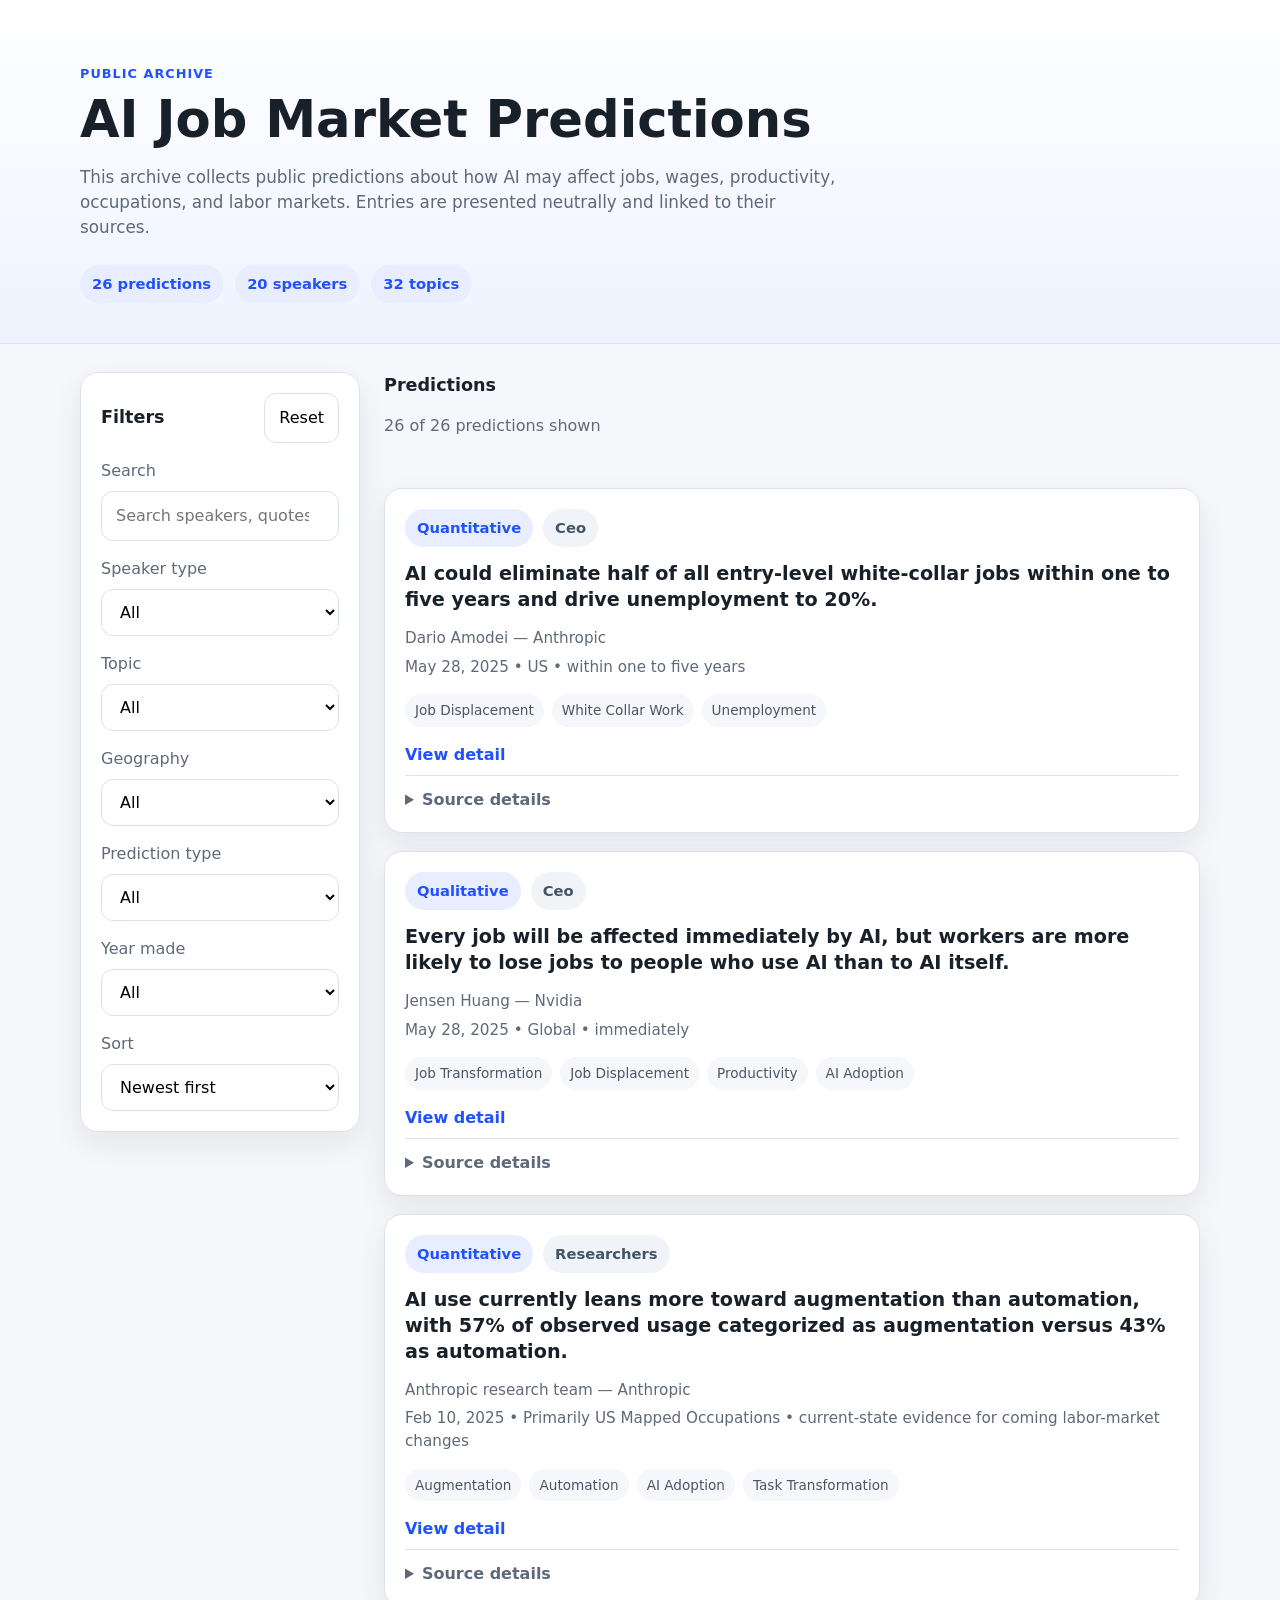
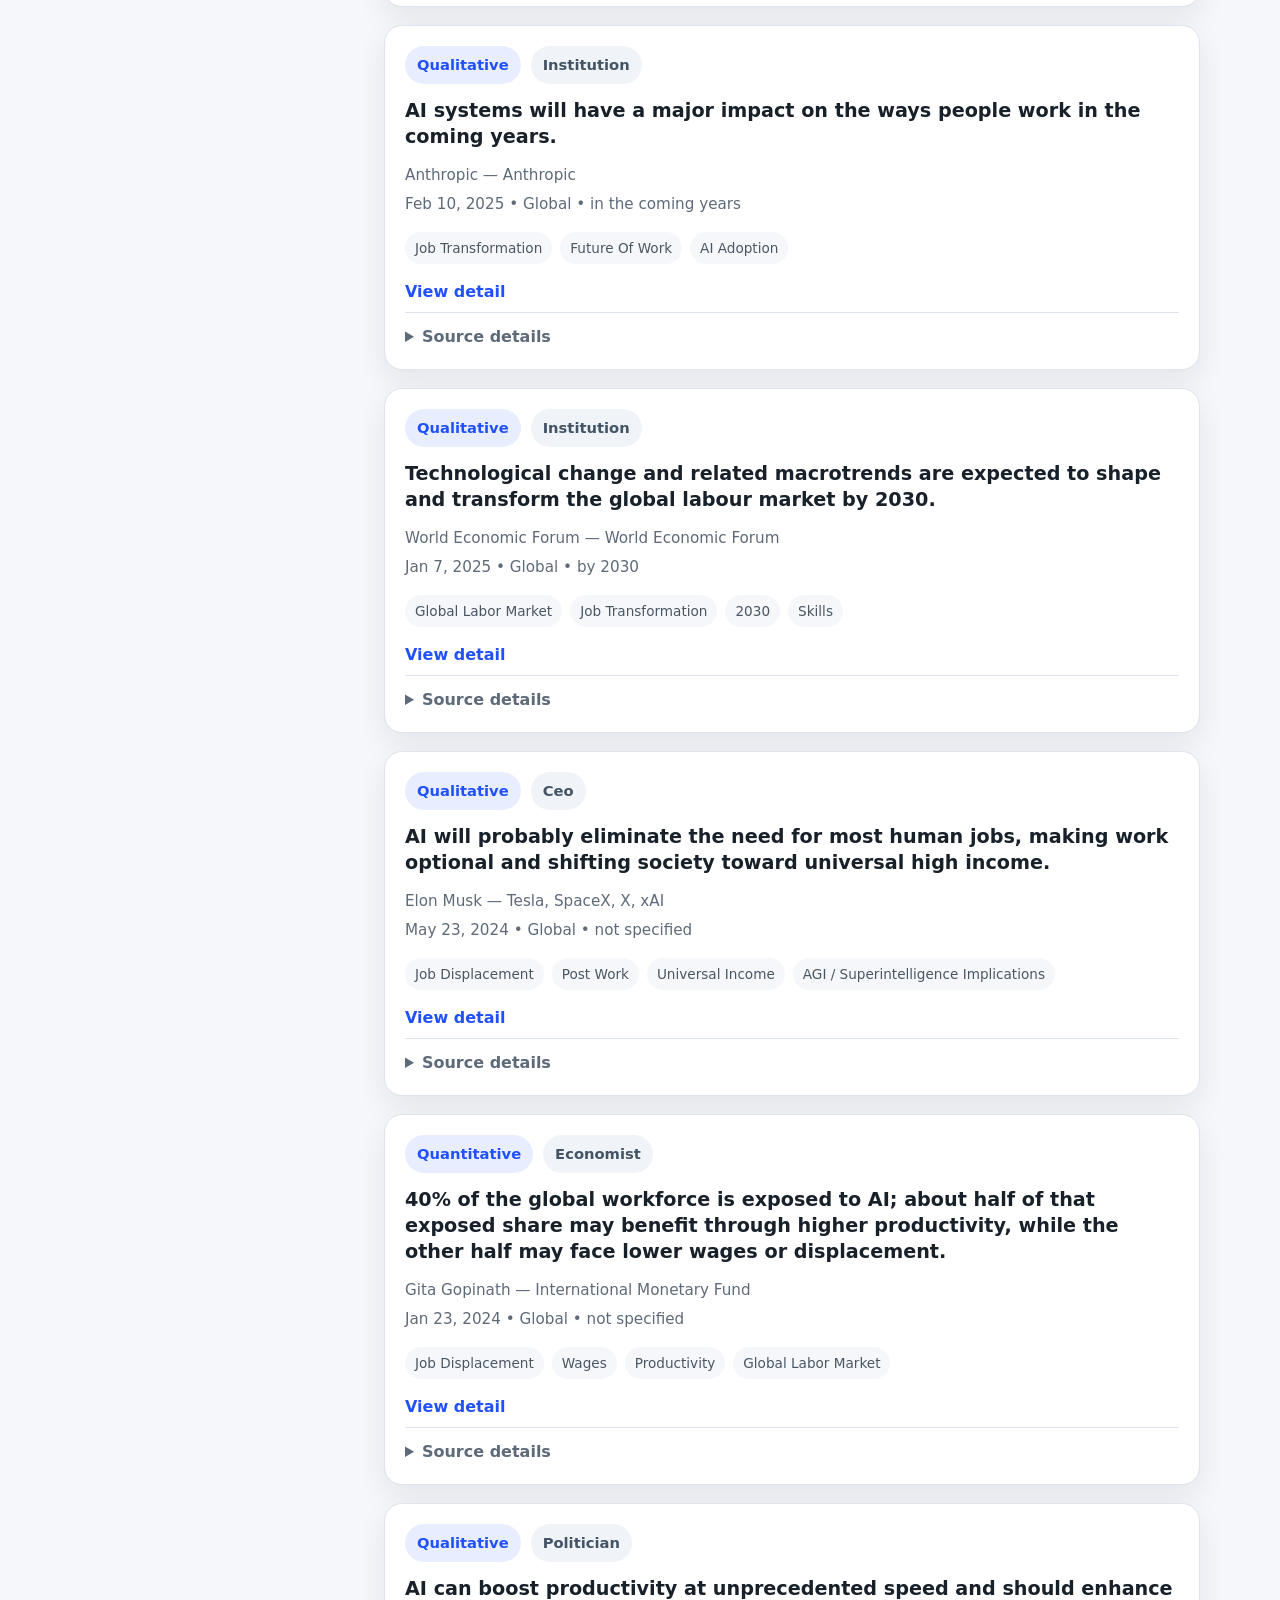
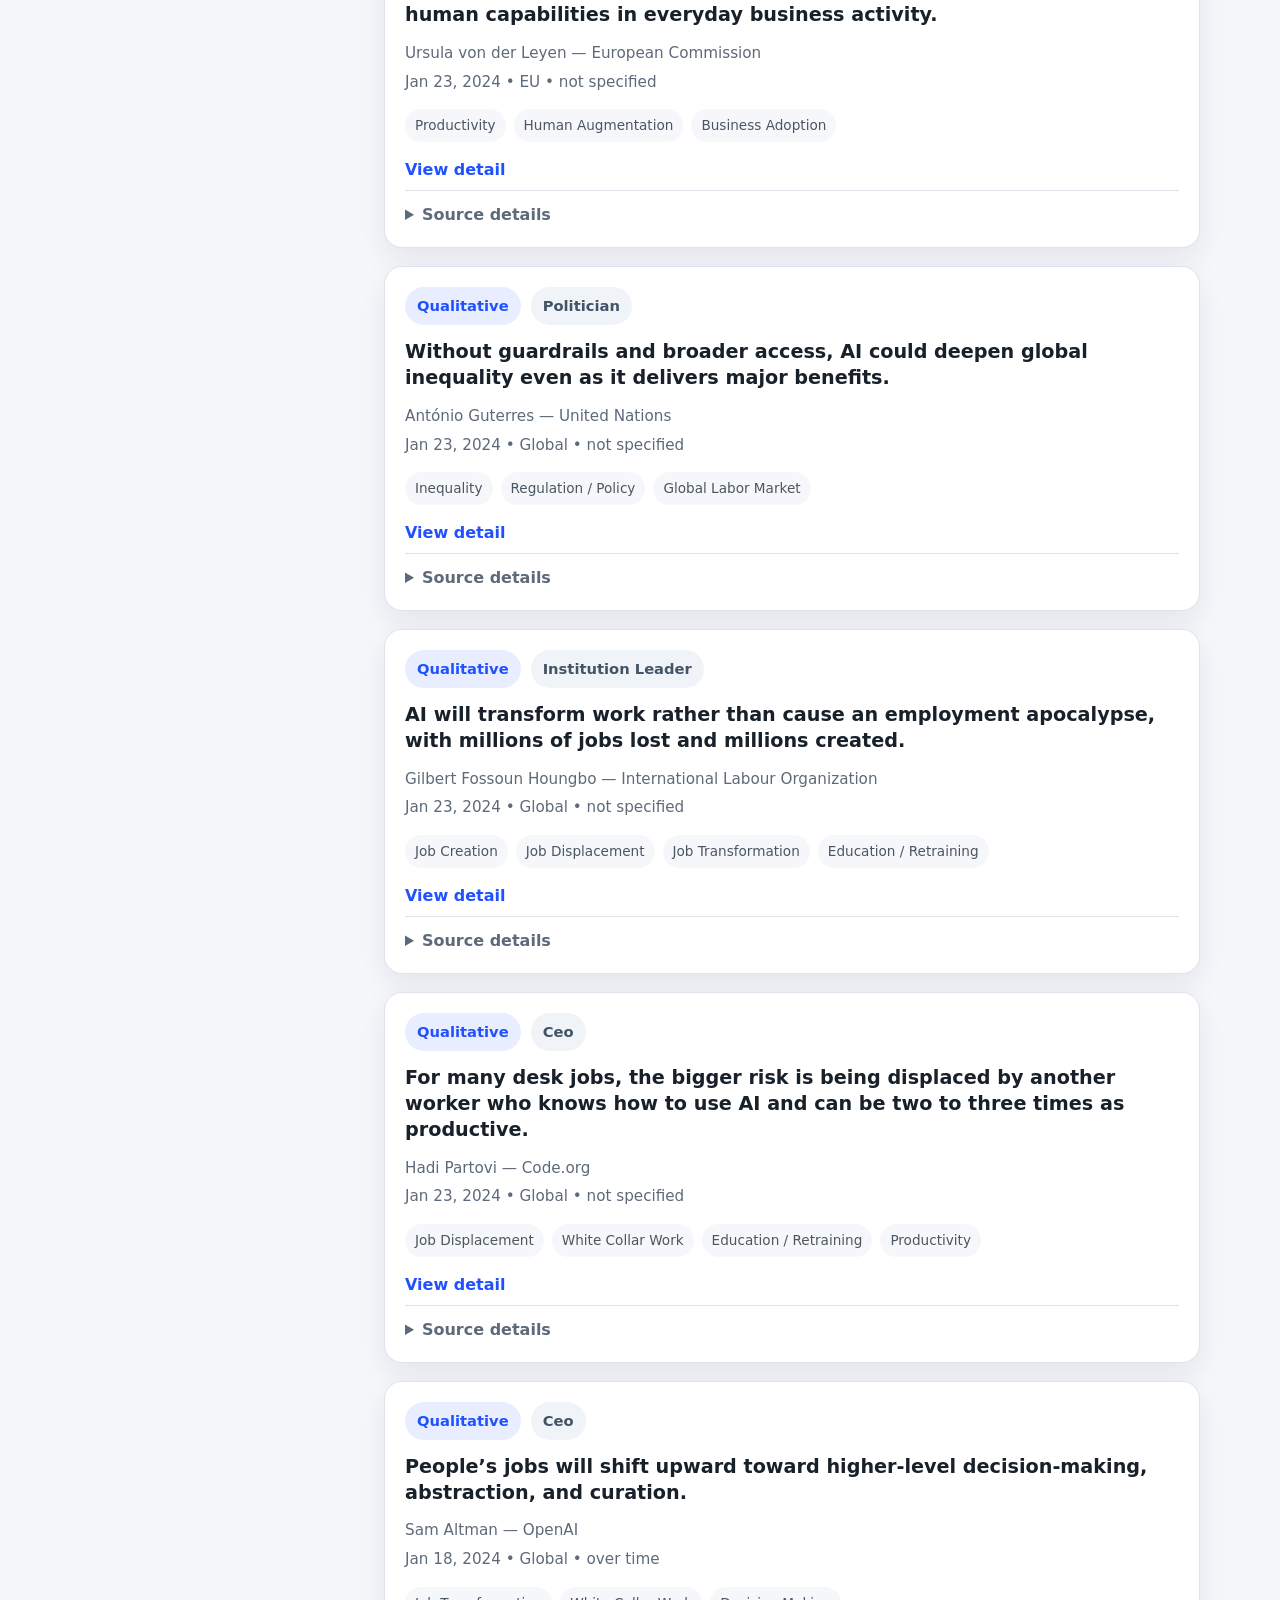
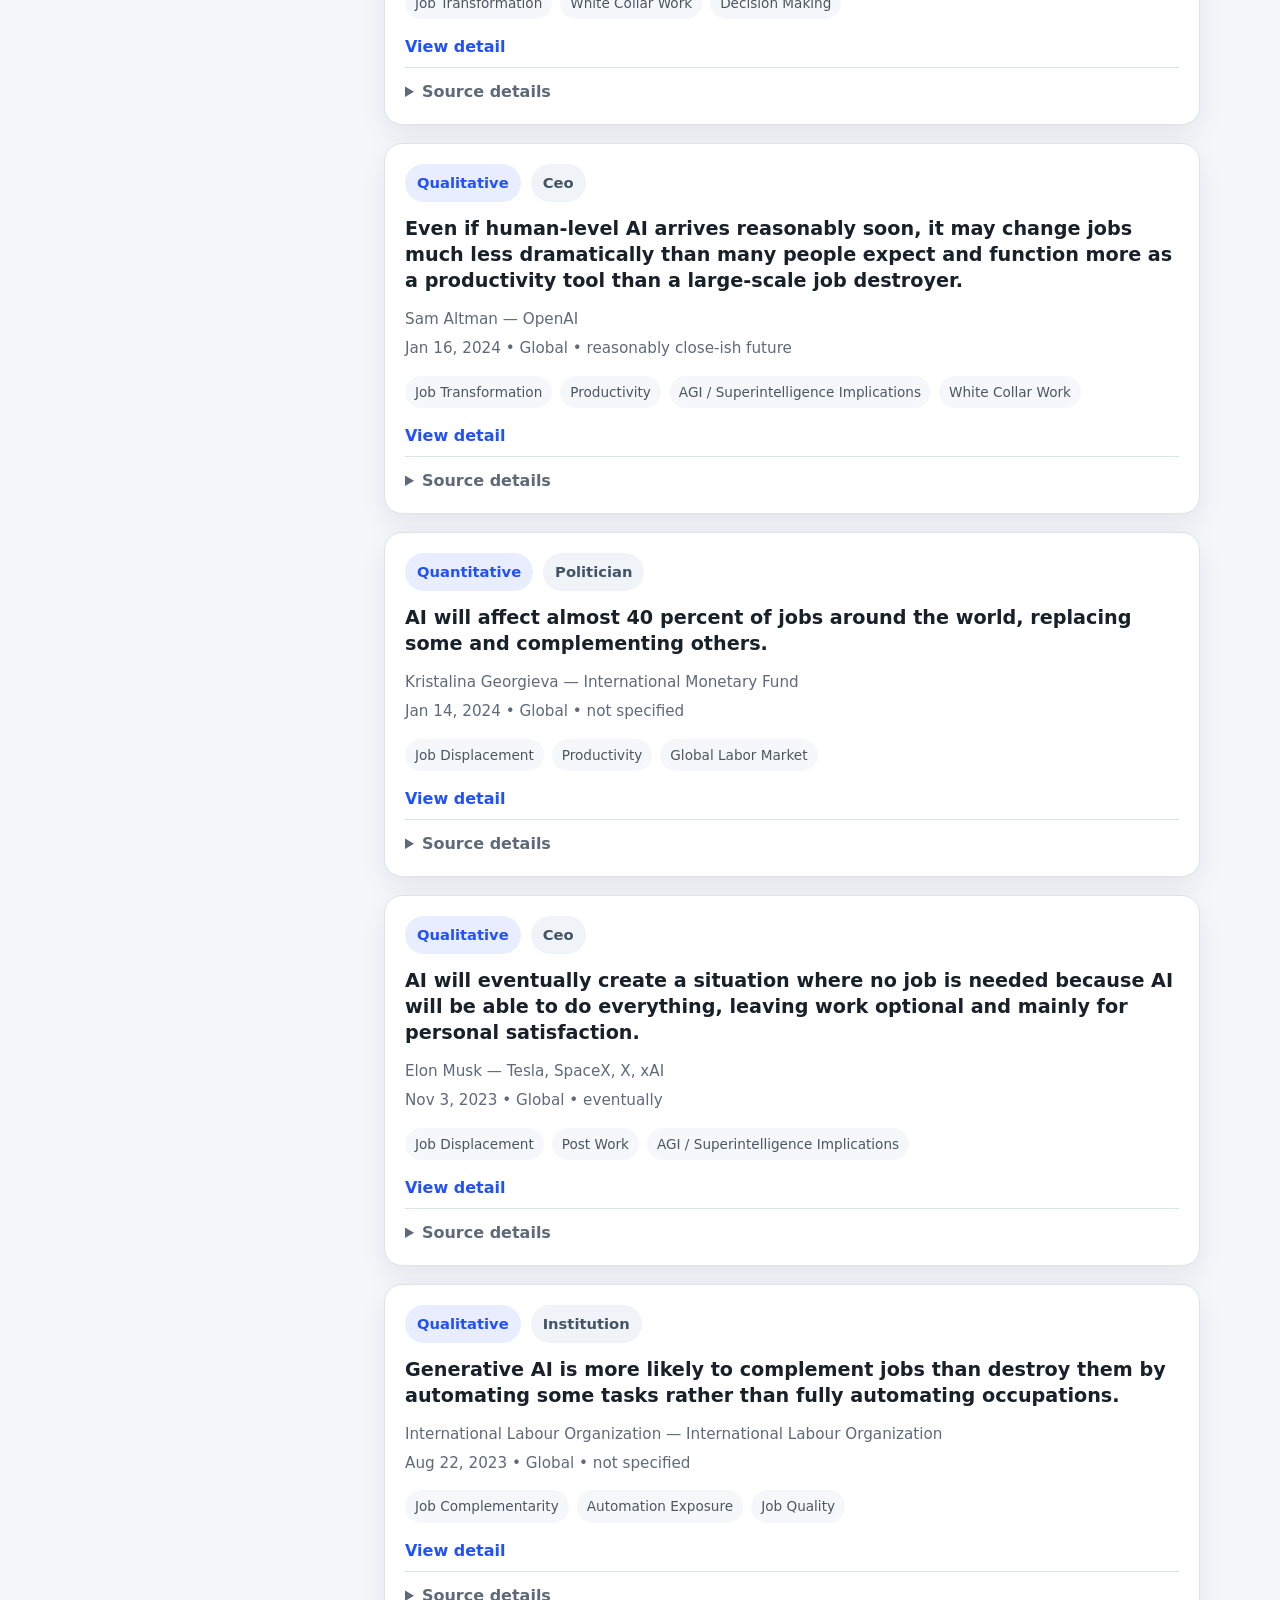
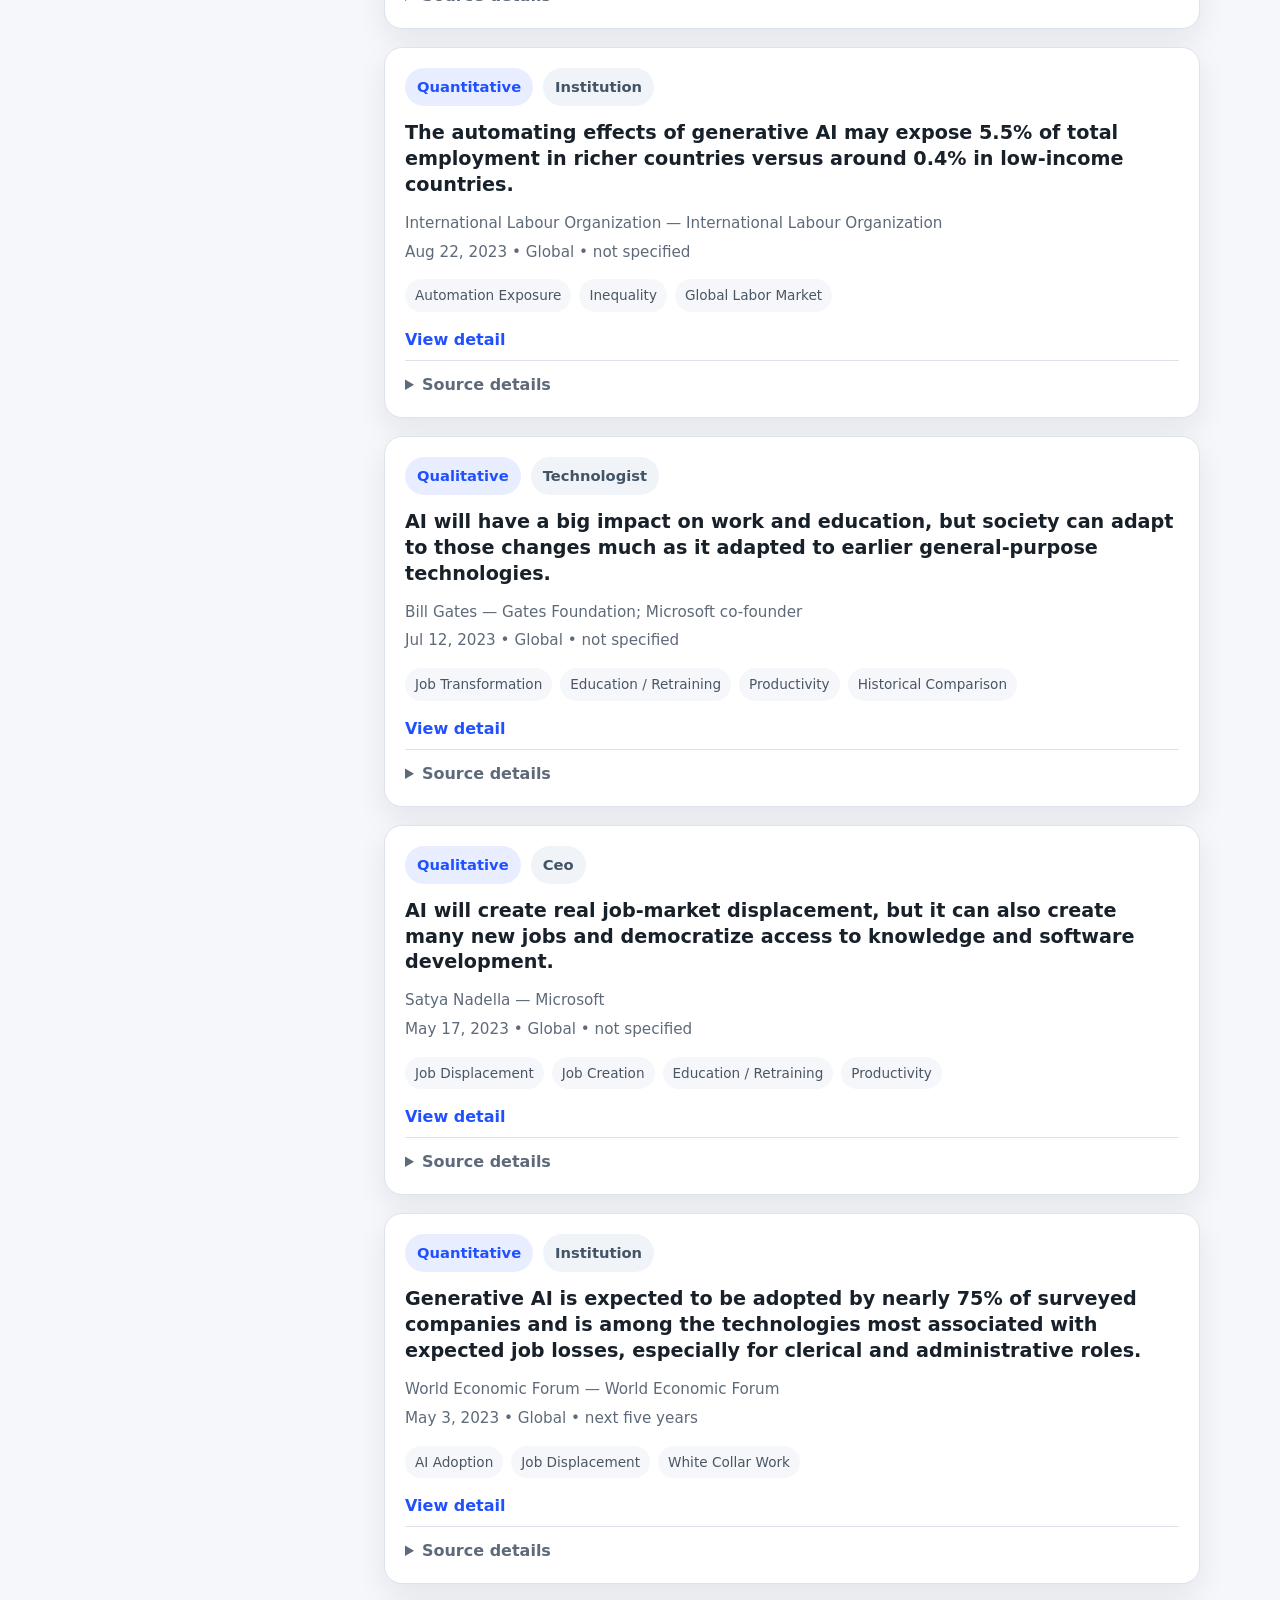
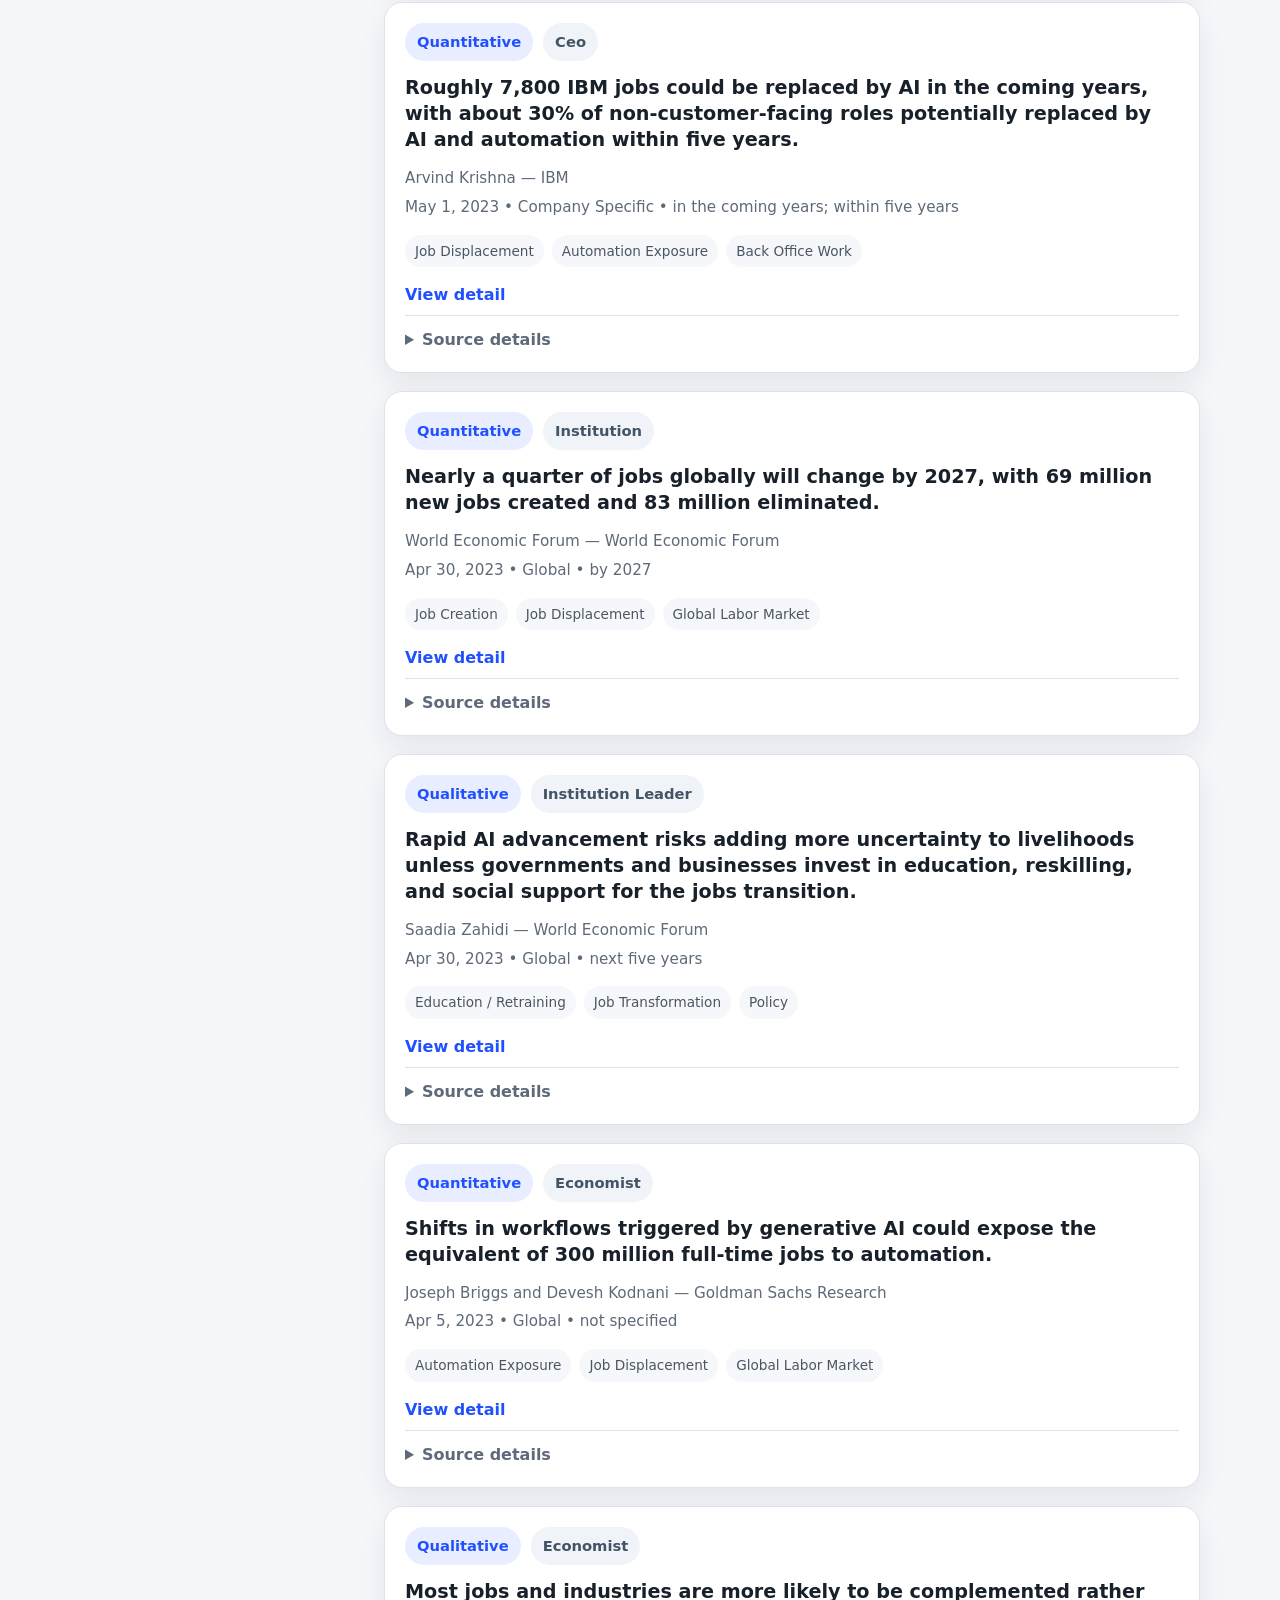
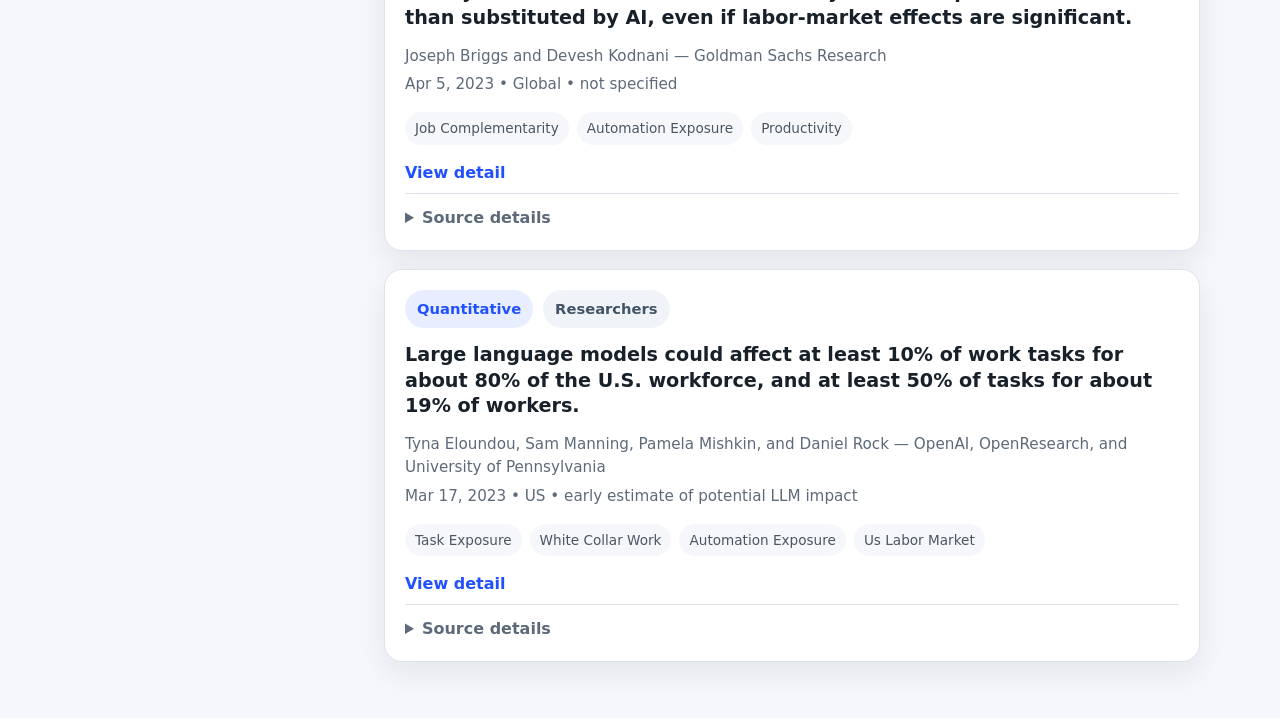
==== index.html @ 4055e0c5 "Initial commit: AI job market predictions archive site" ====
<!doctype html>
<html lang="en">
  <head>
    <meta charset="UTF-8" />
    <meta name="viewport" content="width=device-width, initial-scale=1.0" />
    <title>AI Job Market Predictions</title>
    <meta
      name="description"
      content="A neutral archive of public predictions about how AI may affect jobs, wages, productivity, occupations, and labor markets."
    />
    <link rel="stylesheet" href="styles.css" />
  </head>
  <body>
    <header class="hero">
      <div class="container">
        <p class="eyebrow">Public archive</p>
        <h1>AI Job Market Predictions</h1>
        <p class="lede">
          This archive collects public predictions about how AI may affect jobs,
          wages, productivity, occupations, and labor markets. Entries are
          presented neutrally and linked to their sources.
        </p>
        <div class="stats" id="stats"></div>
      </div>
    </header>

    <main class="container main-layout">
      <aside class="filters-panel">
        <div class="filters-header">
          <h2>Filters</h2>
          <button id="resetFilters" class="button button-secondary" type="button">Reset</button>
        </div>

        <label class="field">
          <span>Search</span>
          <input id="searchInput" type="search" placeholder="Search speakers, quotes, tags..." />
        </label>

        <label class="field">
          <span>Speaker type</span>
          <select id="speakerTypeFilter">
            <option value="">All</option>
          </select>
        </label>

        <label class="field">
          <span>Topic</span>
          <select id="topicFilter">
            <option value="">All</option>
          </select>
        </label>

        <label class="field">
          <span>Geography</span>
          <select id="geographyFilter">
            <option value="">All</option>
          </select>
        </label>

        <label class="field">
          <span>Prediction type</span>
          <select id="predictionTypeFilter">
            <option value="">All</option>
          </select>
        </label>

        <label class="field">
          <span>Year made</span>
          <select id="yearFilter">
            <option value="">All</option>
          </select>
        </label>

        <label class="field">
          <span>Sort</span>
          <select id="sortFilter">
            <option value="newest">Newest first</option>
            <option value="oldest">Oldest first</option>
            <option value="speaker">Speaker name</option>
          </select>
        </label>
      </aside>

      <section class="content-panel">
        <div class="results-header">
          <div>
            <h2>Predictions</h2>
            <p id="resultsCount" class="results-copy">Loading predictions…</p>
          </div>
        </div>

        <div id="activeFilters" class="active-filters"></div>
        <div id="predictionsList" class="card-grid" aria-live="polite"></div>
      </section>
    </main>

    <template id="predictionCardTemplate">
      <article class="prediction-card">
        <div class="card-topline">
          <span class="badge badge-type"></span>
          <span class="badge badge-speaker"></span>
        </div>
        <h3 class="prediction-text"></h3>
        <p class="meta speaker-line"></p>
        <p class="meta date-line"></p>
        <div class="tag-list"></div>
        <div class="card-actions">
          <a class="detail-link" target="_self">View detail</a>
        </div>
        <details>
          <summary>Source details</summary>
          <div class="details-content">
            <p class="source-quote"></p>
            <p class="meta source-title"></p>
            <a class="source-link" target="_blank" rel="noopener noreferrer">Open source</a>
          </div>
        </details>
      </article>
    </template>

    <script src="app.js" defer></script>
  </body>
</html>
---- styles.css ----
:root {
  --bg: #f6f7fb;
  --panel: #ffffff;
  --text: #18202a;
  --muted: #5e6a79;
  --border: #dde3ea;
  --accent: #2151ff;
  --accent-soft: #e8eeff;
  --shadow: 0 12px 30px rgba(16, 24, 40, 0.08);
  --radius: 18px;
}

* {
  box-sizing: border-box;
}

body {
  margin: 0;
  font-family: Inter, ui-sans-serif, system-ui, -apple-system, BlinkMacSystemFont, "Segoe UI", sans-serif;
  background: var(--bg);
  color: var(--text);
  line-height: 1.5;
}

.container {
  width: min(1120px, calc(100% - 32px));
  margin: 0 auto;
}

.hero {
  padding: 64px 0 40px;
  background: linear-gradient(180deg, #ffffff 0%, #eef3ff 100%);
  border-bottom: 1px solid var(--border);
}

.eyebrow {
  margin: 0 0 10px;
  color: var(--accent);
  font-weight: 700;
  text-transform: uppercase;
  letter-spacing: 0.08em;
  font-size: 0.8rem;
}

h1 {
  margin: 0;
  font-size: clamp(2rem, 4vw, 3.5rem);
  line-height: 1.05;
}

.lede {
  max-width: 760px;
  margin: 18px 0 0;
  color: var(--muted);
  font-size: 1.05rem;
}

.stats {
  display: flex;
  gap: 12px;
  flex-wrap: wrap;
  margin-top: 24px;
}

.stat-pill,
.badge,
.filter-pill {
  display: inline-flex;
  align-items: center;
  gap: 8px;
  padding: 8px 12px;
  border-radius: 999px;
  background: var(--accent-soft);
  color: var(--accent);
  font-size: 0.92rem;
  font-weight: 600;
}

.main-layout {
  display: grid;
  grid-template-columns: 280px 1fr;
  gap: 24px;
  padding: 28px 0 56px;
}

.filters-panel,
.prediction-card {
  background: var(--panel);
  border: 1px solid var(--border);
  border-radius: var(--radius);
  box-shadow: var(--shadow);
}

.filters-panel {
  padding: 20px;
  align-self: start;
  position: sticky;
  top: 20px;
}

.filters-header,
.results-header {
  display: flex;
  justify-content: space-between;
  gap: 16px;
  align-items: center;
}

.filters-header h2,
.results-header h2 {
  margin: 0;
  font-size: 1.1rem;
}

.field {
  display: grid;
  gap: 8px;
  margin-top: 16px;
}

.field span,
.results-copy,
.meta,
summary {
  color: var(--muted);
}

input,
select,
.button {
  width: 100%;
  border: 1px solid var(--border);
  border-radius: 12px;
  padding: 12px 14px;
  font: inherit;
  background: #fff;
}

.button {
  width: auto;
  cursor: pointer;
}

.button-secondary {
  background: #fff;
}

.content-panel {
  min-width: 0;
}

.active-filters {
  display: flex;
  flex-wrap: wrap;
  gap: 10px;
  margin: 16px 0 18px;
}

.card-grid {
  display: grid;
  gap: 18px;
}

.prediction-card {
  padding: 20px;
}

.card-topline {
  display: flex;
  flex-wrap: wrap;
  gap: 10px;
  margin-bottom: 14px;
}

.badge-speaker {
  background: #f0f4f8;
  color: #425466;
}

.prediction-text {
  margin: 0 0 14px;
  font-size: 1.2rem;
  line-height: 1.35;
}

.meta {
  margin: 6px 0;
  font-size: 0.95rem;
}

.tag-list {
  display: flex;
  flex-wrap: wrap;
  gap: 8px;
  margin: 16px 0;
}

.tag {
  background: #f5f7fa;
  color: #4b5663;
  padding: 6px 10px;
  border-radius: 999px;
  font-size: 0.85rem;
}

details {
  margin-top: 8px;
  border-top: 1px solid var(--border);
  padding-top: 12px;
}

summary {
  cursor: pointer;
  font-weight: 600;
}

.details-content {
  margin-top: 12px;
}

.source-link,
.detail-link,
.back-link {
  color: var(--accent);
  text-decoration: none;
  font-weight: 600;
}

.card-actions {
  margin: 8px 0 2px;
}

.hero-compact {
  padding: 48px 0 28px;
}

.detail-layout {
  padding: 28px 0 56px;
}

.detail-card h2 {
  margin-top: 24px;
  margin-bottom: 10px;
  font-size: 1.05rem;
}

.detail-text,
.source-blockquote {
  margin: 0;
  font-size: 1rem;
}

.source-blockquote {
  border-left: 4px solid var(--border);
  padding-left: 16px;
  color: var(--muted);
}

.empty-state {
  background: var(--panel);
  border: 1px dashed var(--border);
  border-radius: var(--radius);
  padding: 28px;
  text-align: center;
  color: var(--muted);
}

@media (max-width: 860px) {
  .main-layout {
    grid-template-columns: 1fr;
  }

  .filters-panel {
    position: static;
  }
}
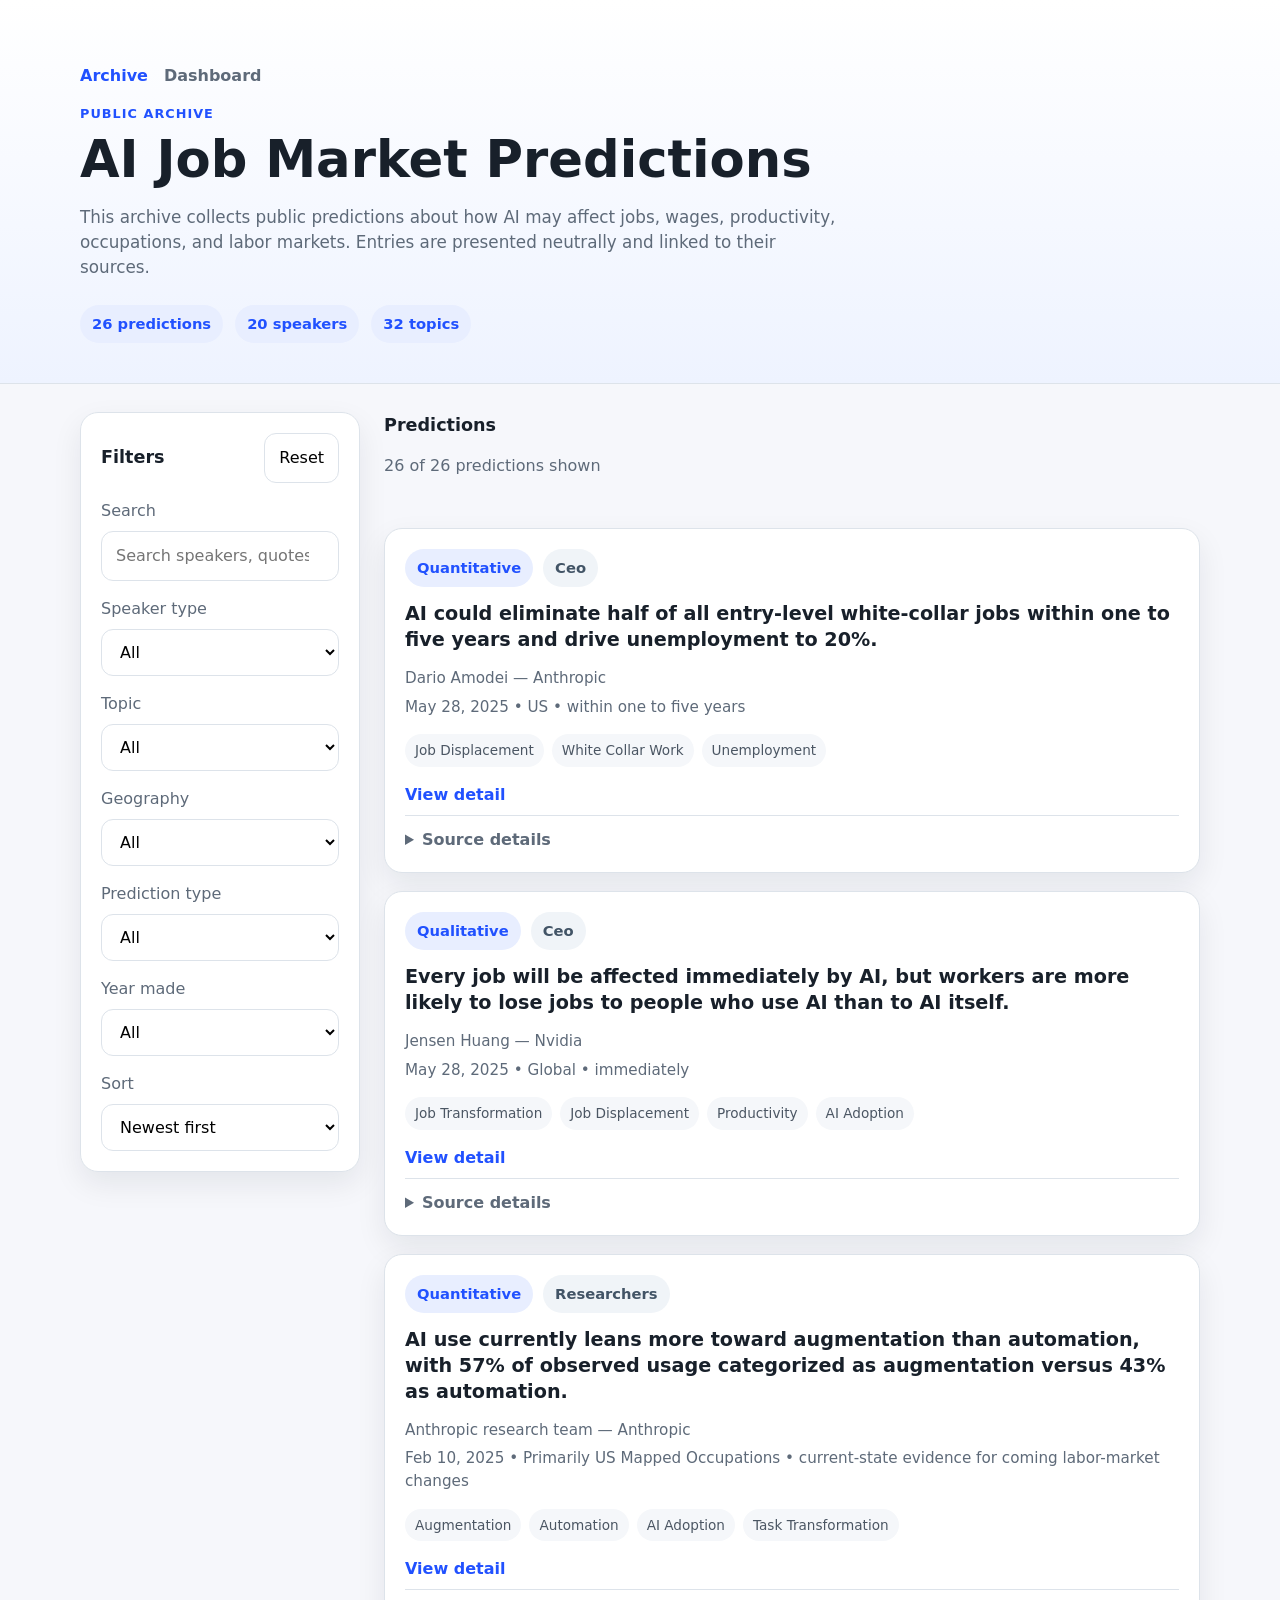
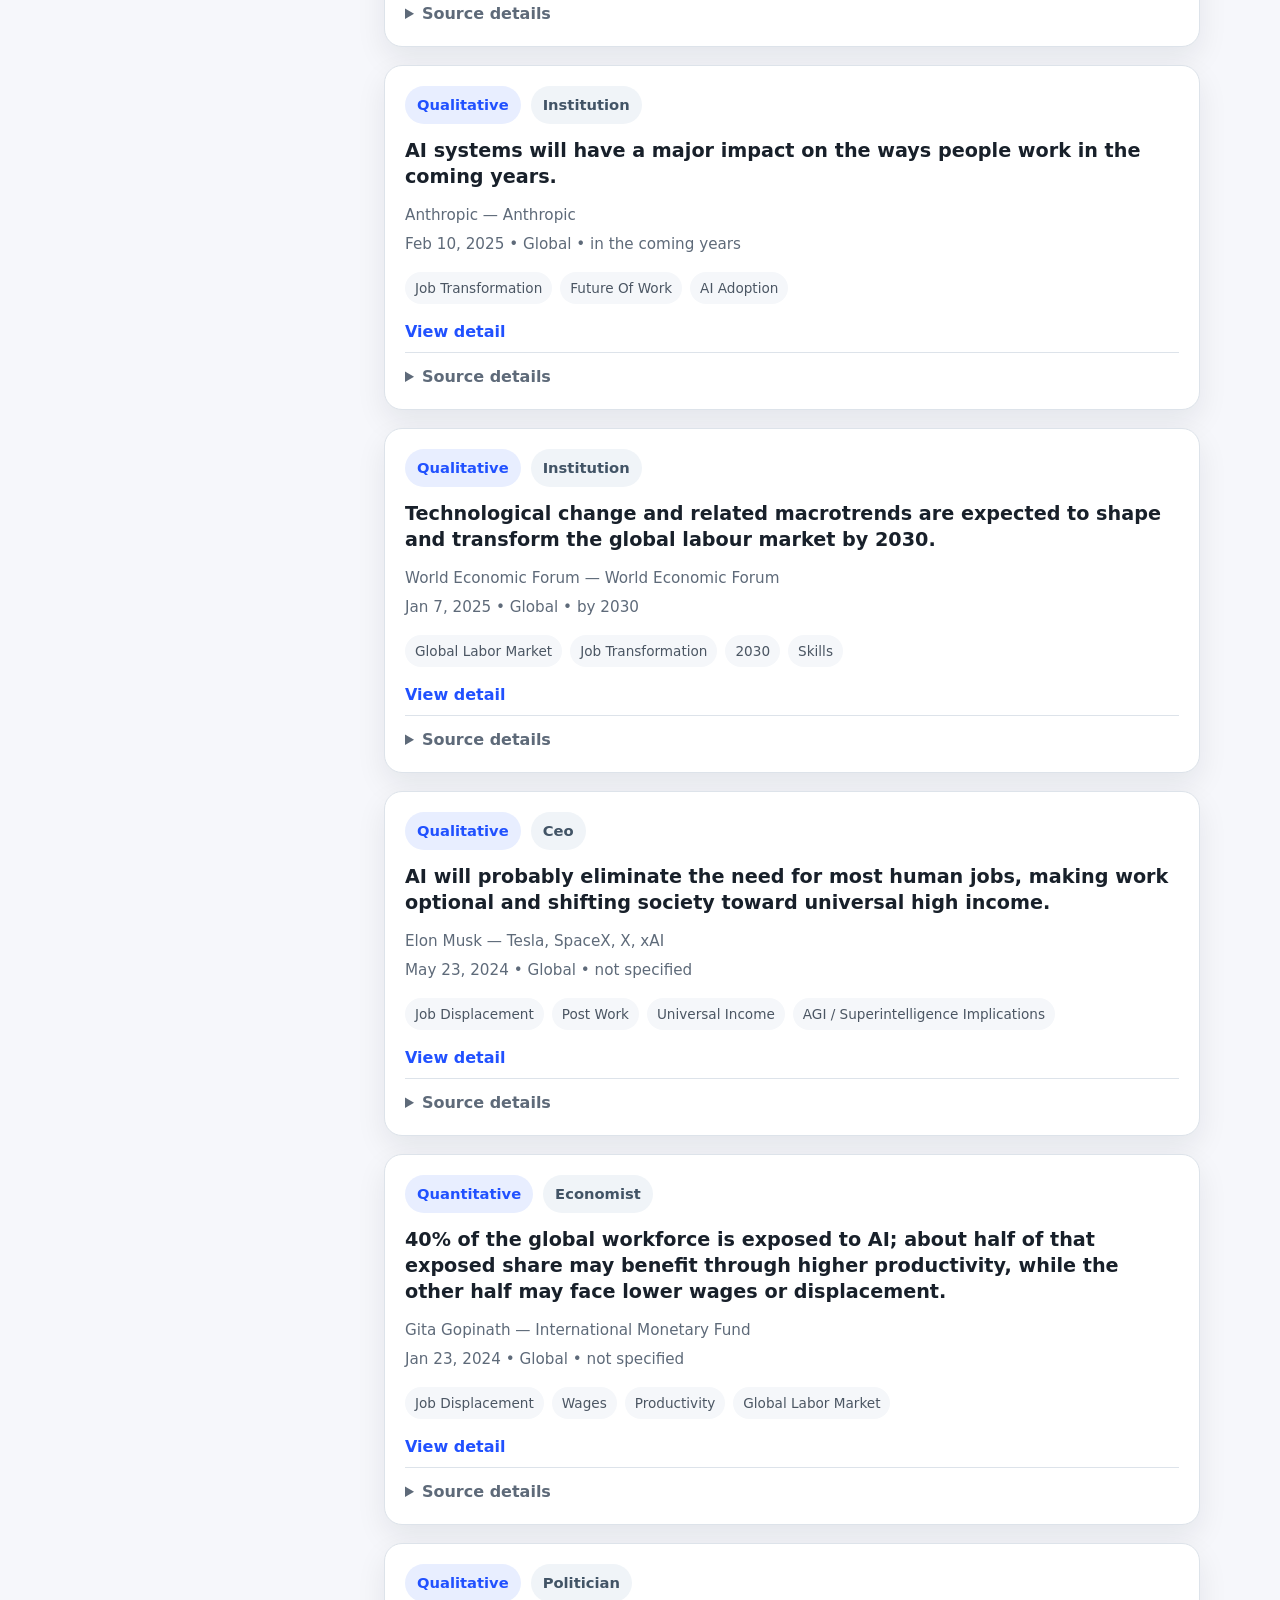
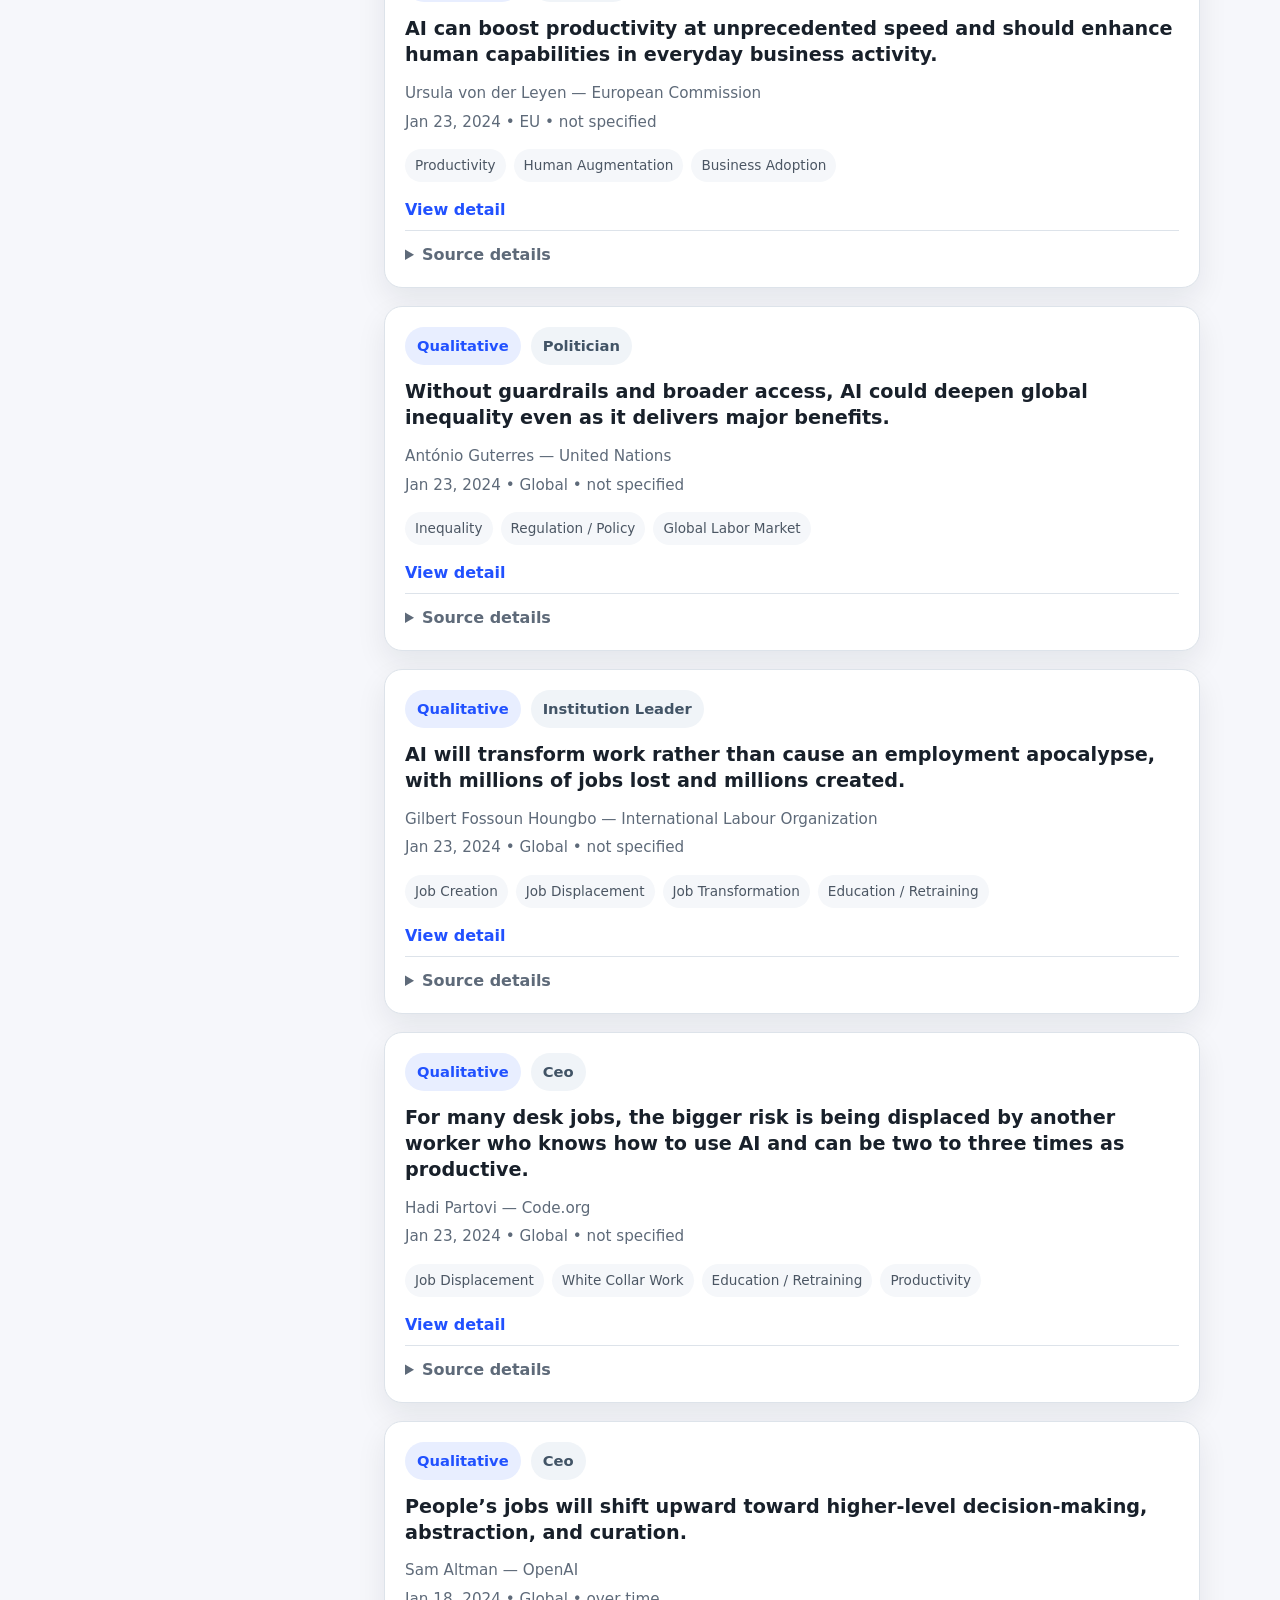
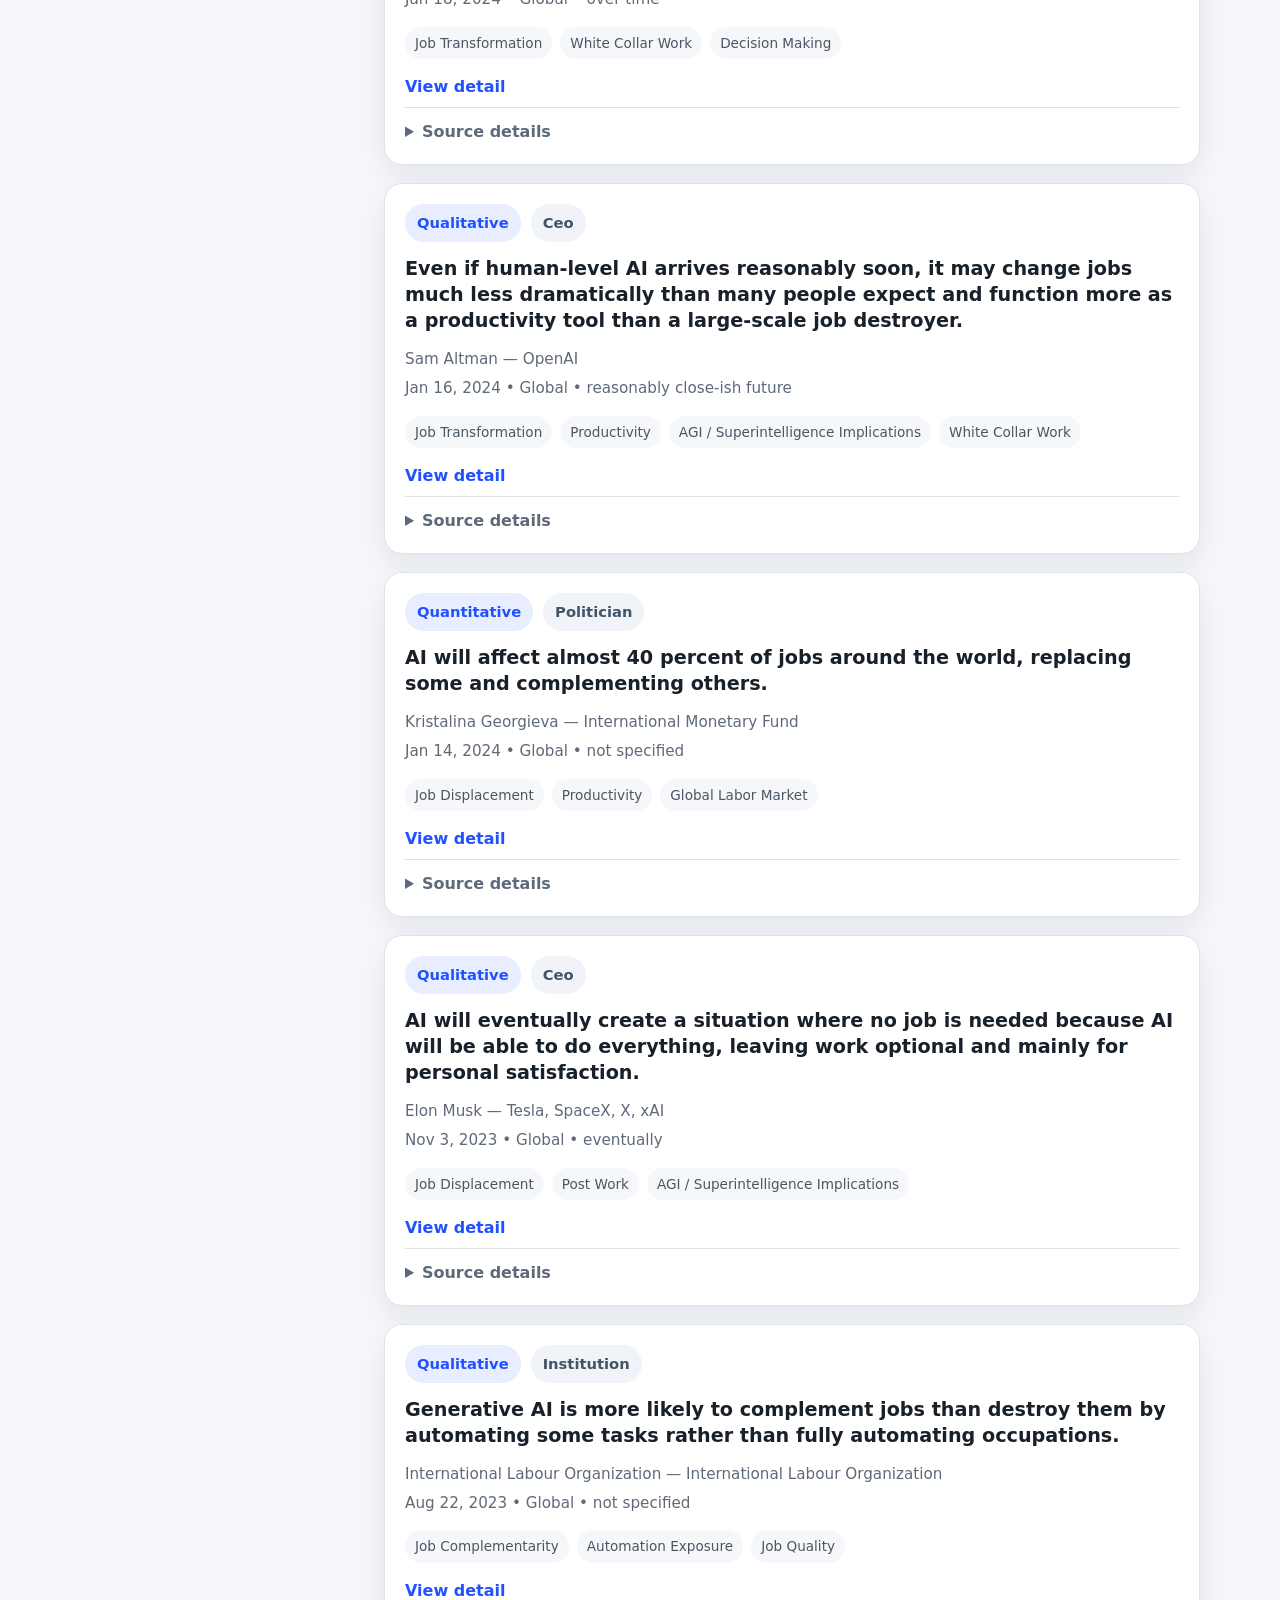
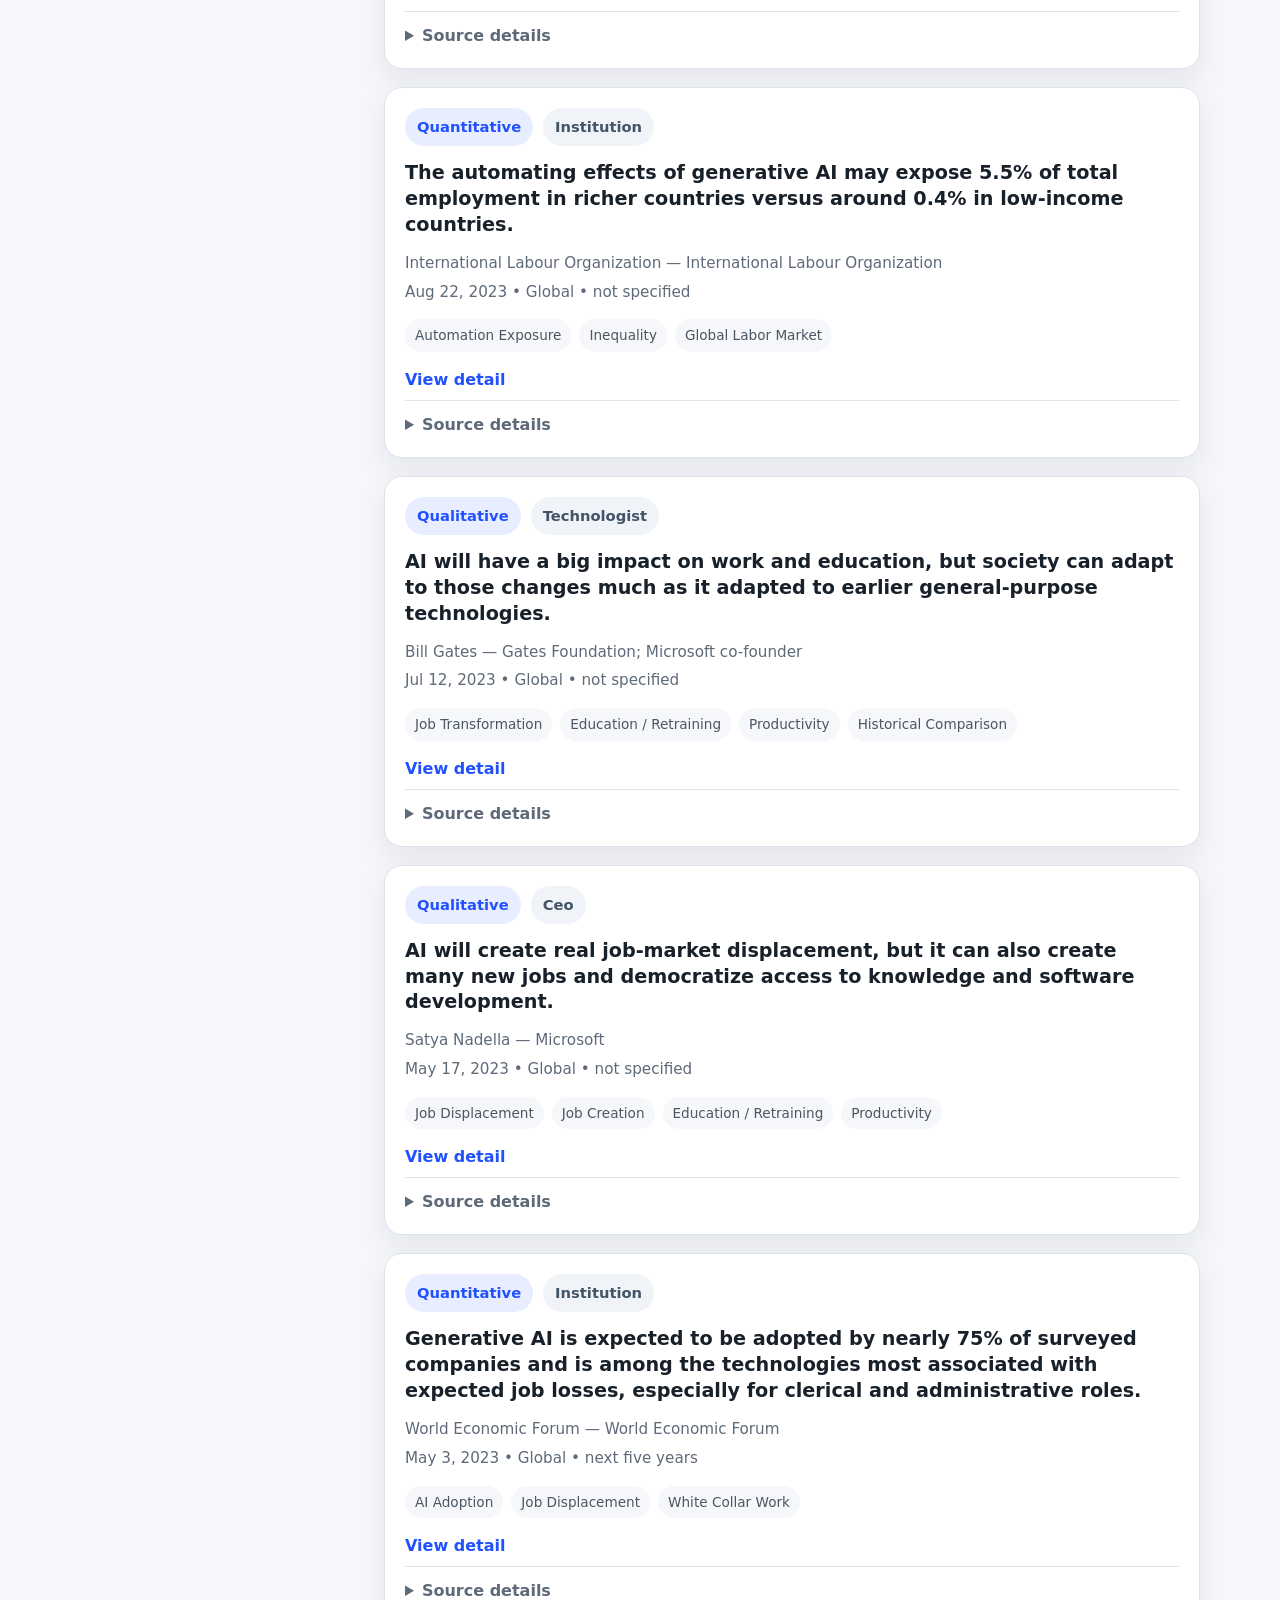
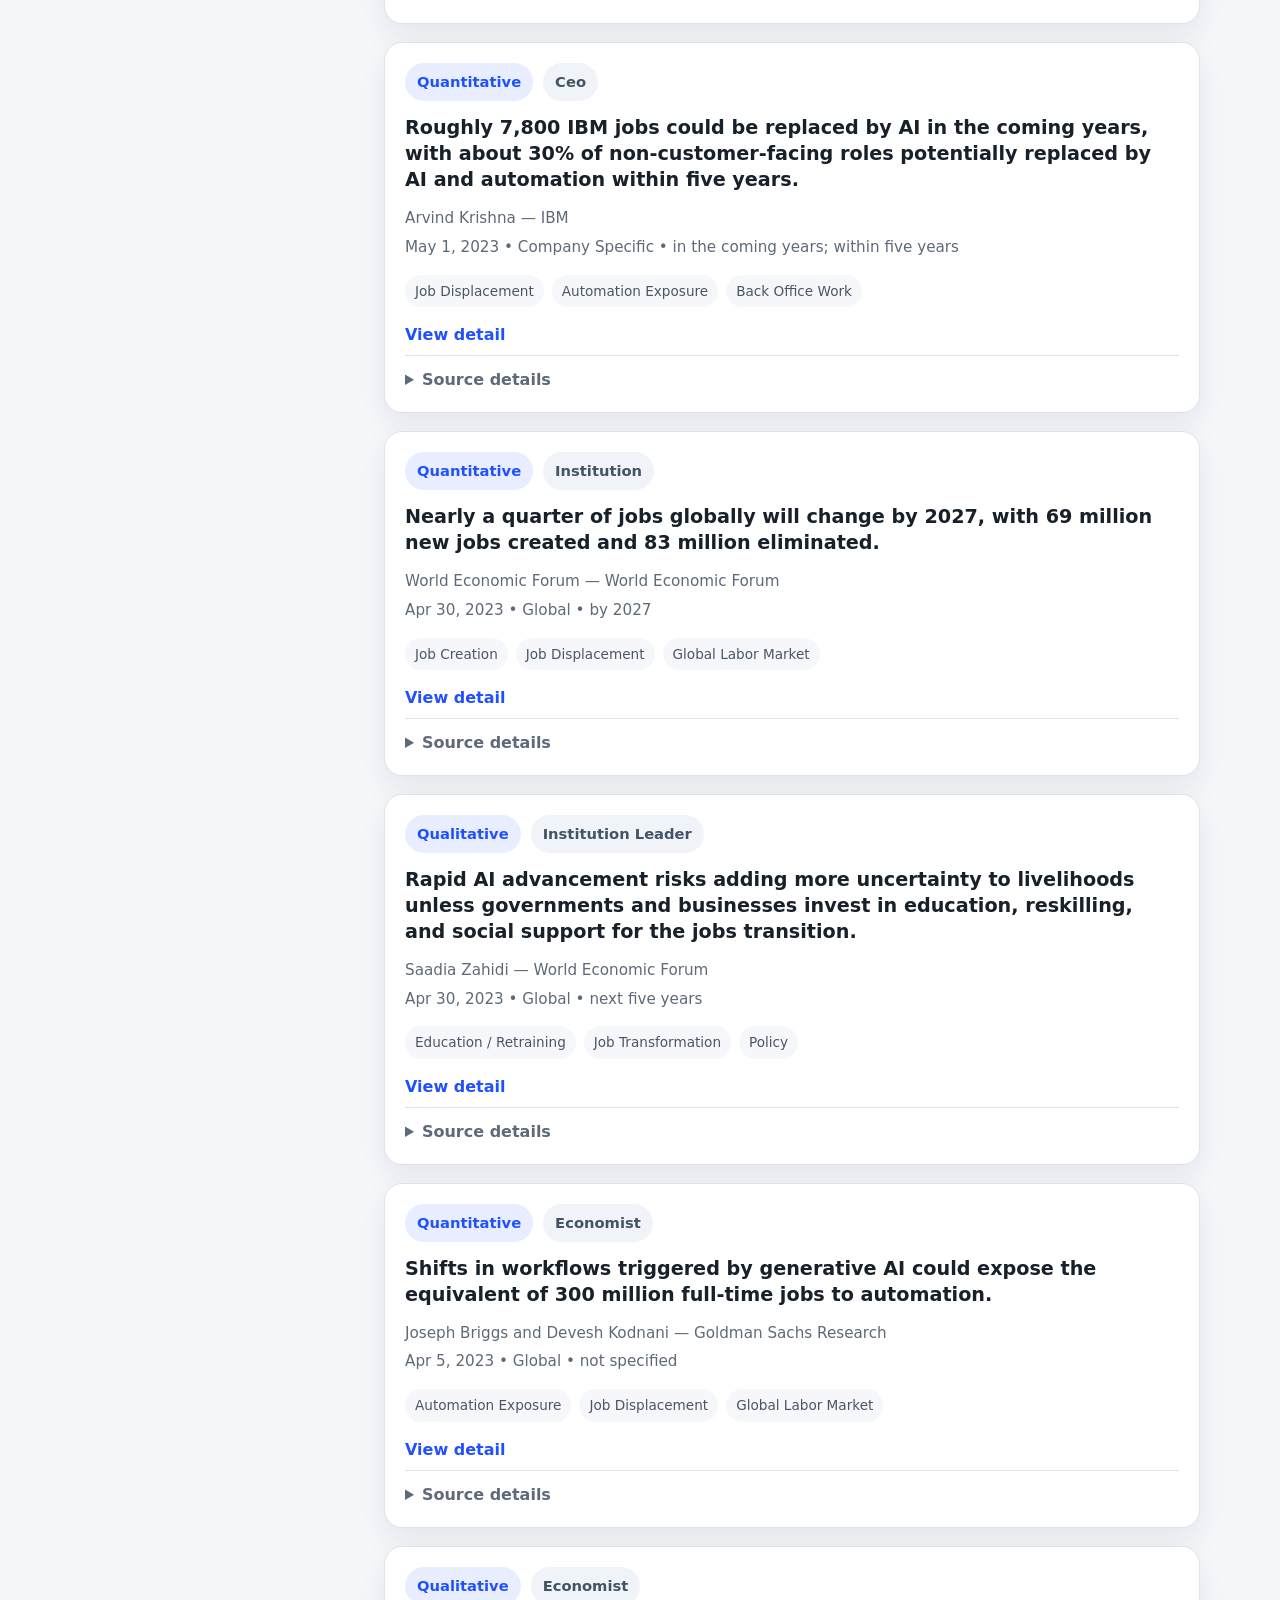
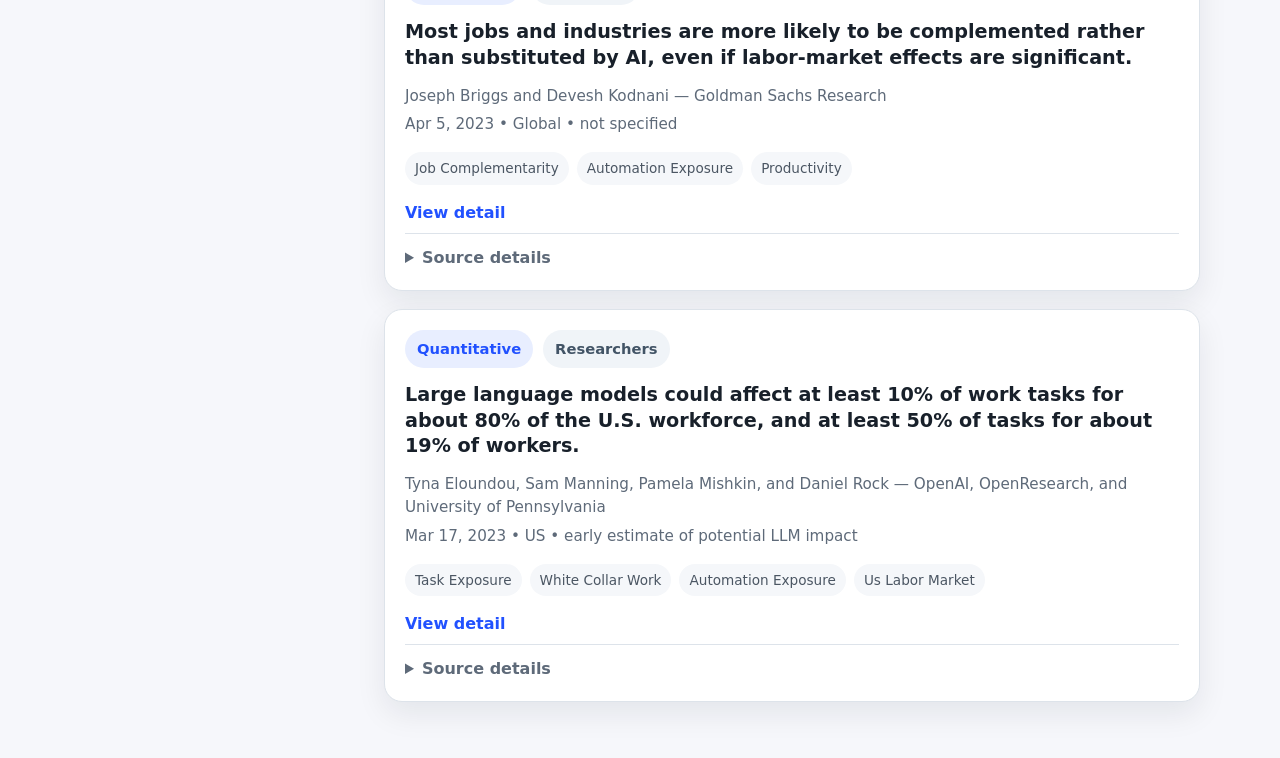
==== commit 974dbd87: "Add dashboard with Chart.js visualizations and speaker avatars" ====
--- a/index.html
+++ b/index.html
@@ -13,6 +13,10 @@
   <body>
     <header class="hero">
       <div class="container">
+        <nav style="display:flex;gap:16px;margin-bottom:16px;">
+          <a href="index.html" style="color:var(--accent);font-weight:600;text-decoration:none;">Archive</a>
+          <a href="dashboard.html" style="color:var(--muted);font-weight:600;text-decoration:none;">Dashboard</a>
+        </nav>
         <p class="eyebrow">Public archive</p>
         <h1>AI Job Market Predictions</h1>
         <p class="lede">
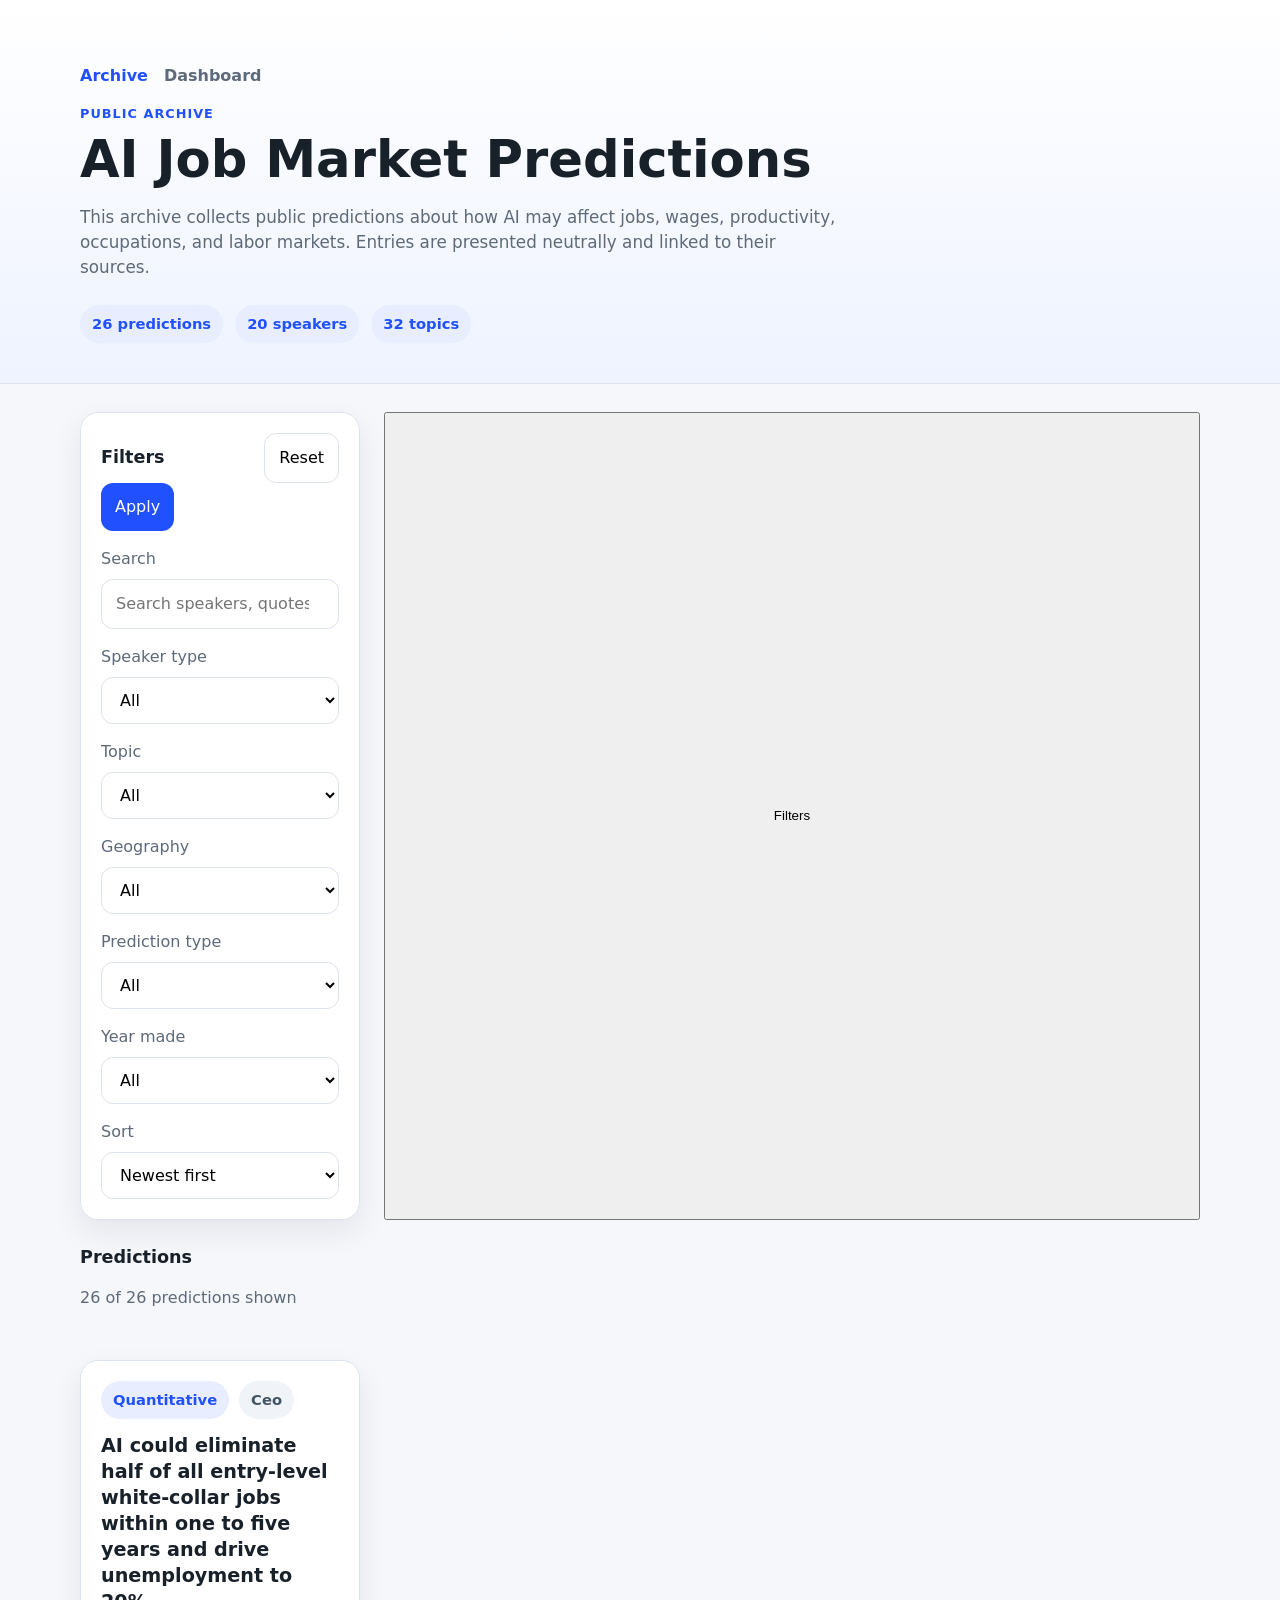
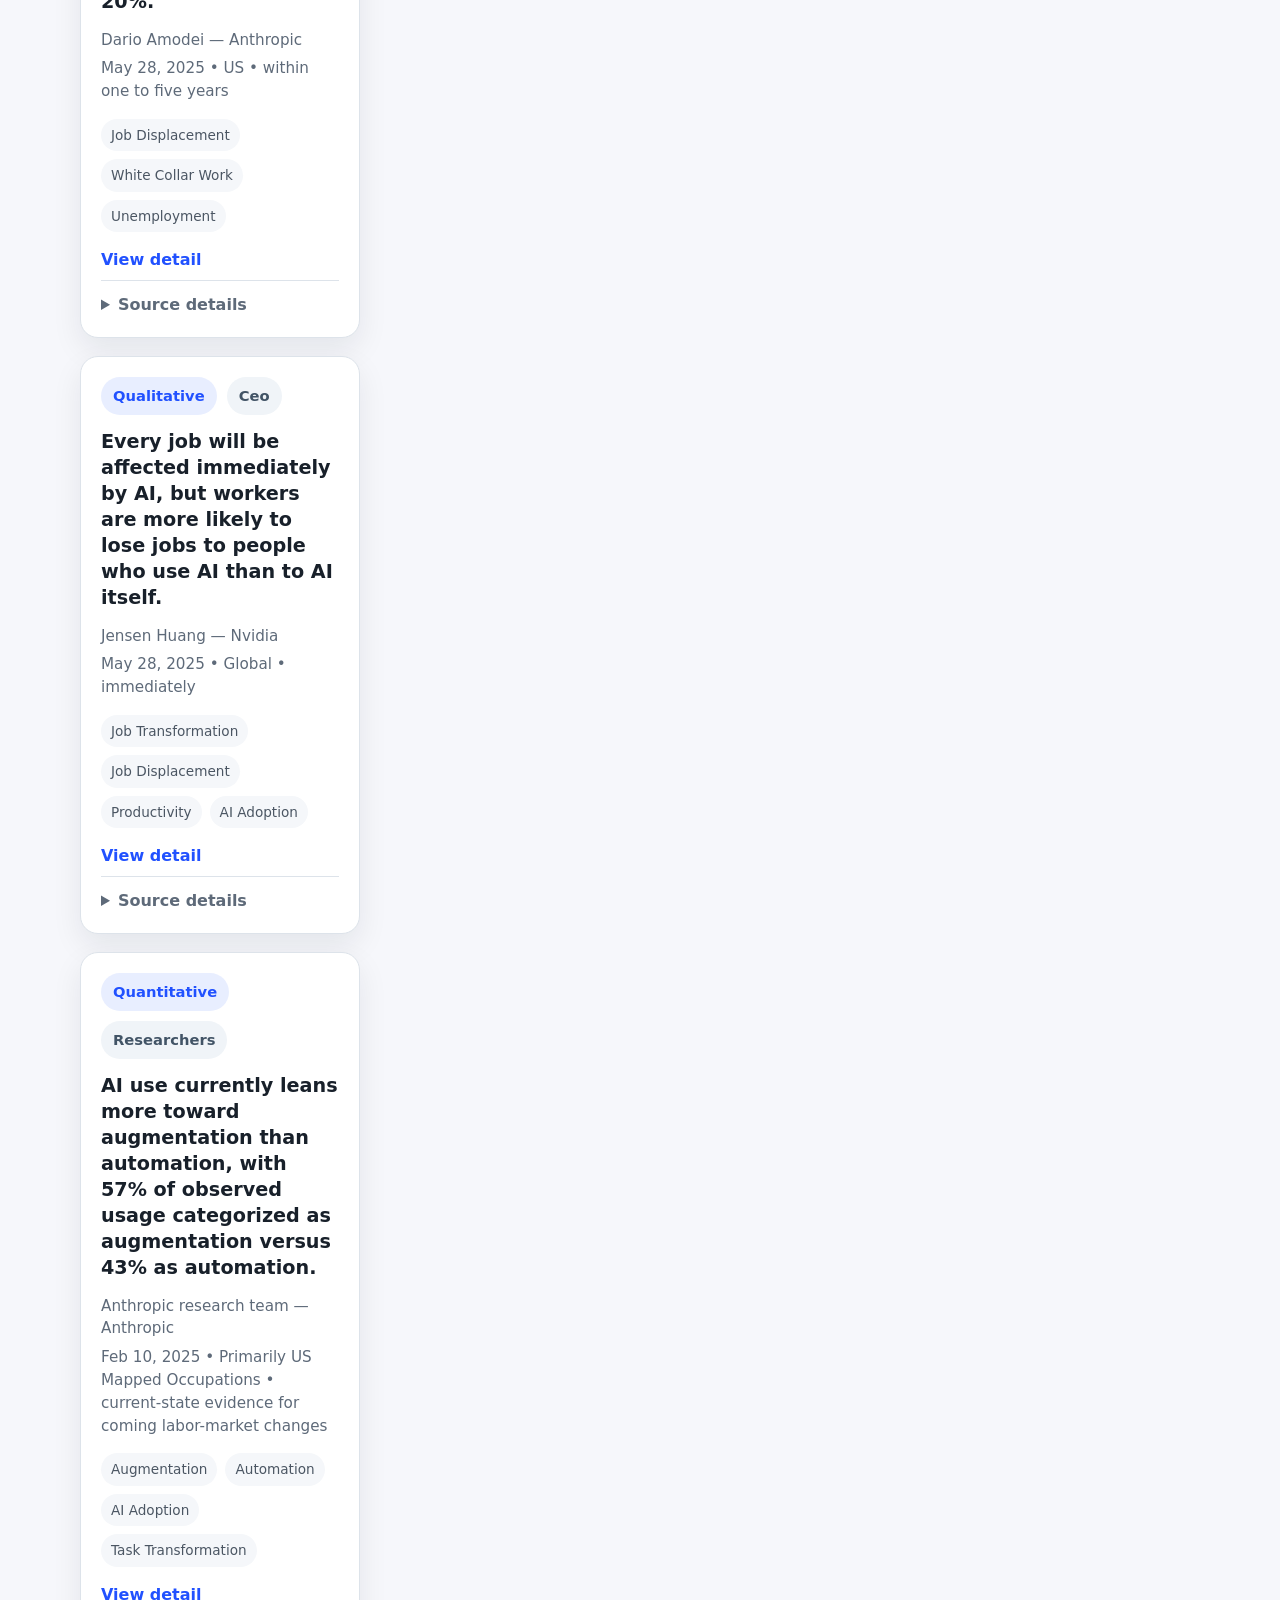
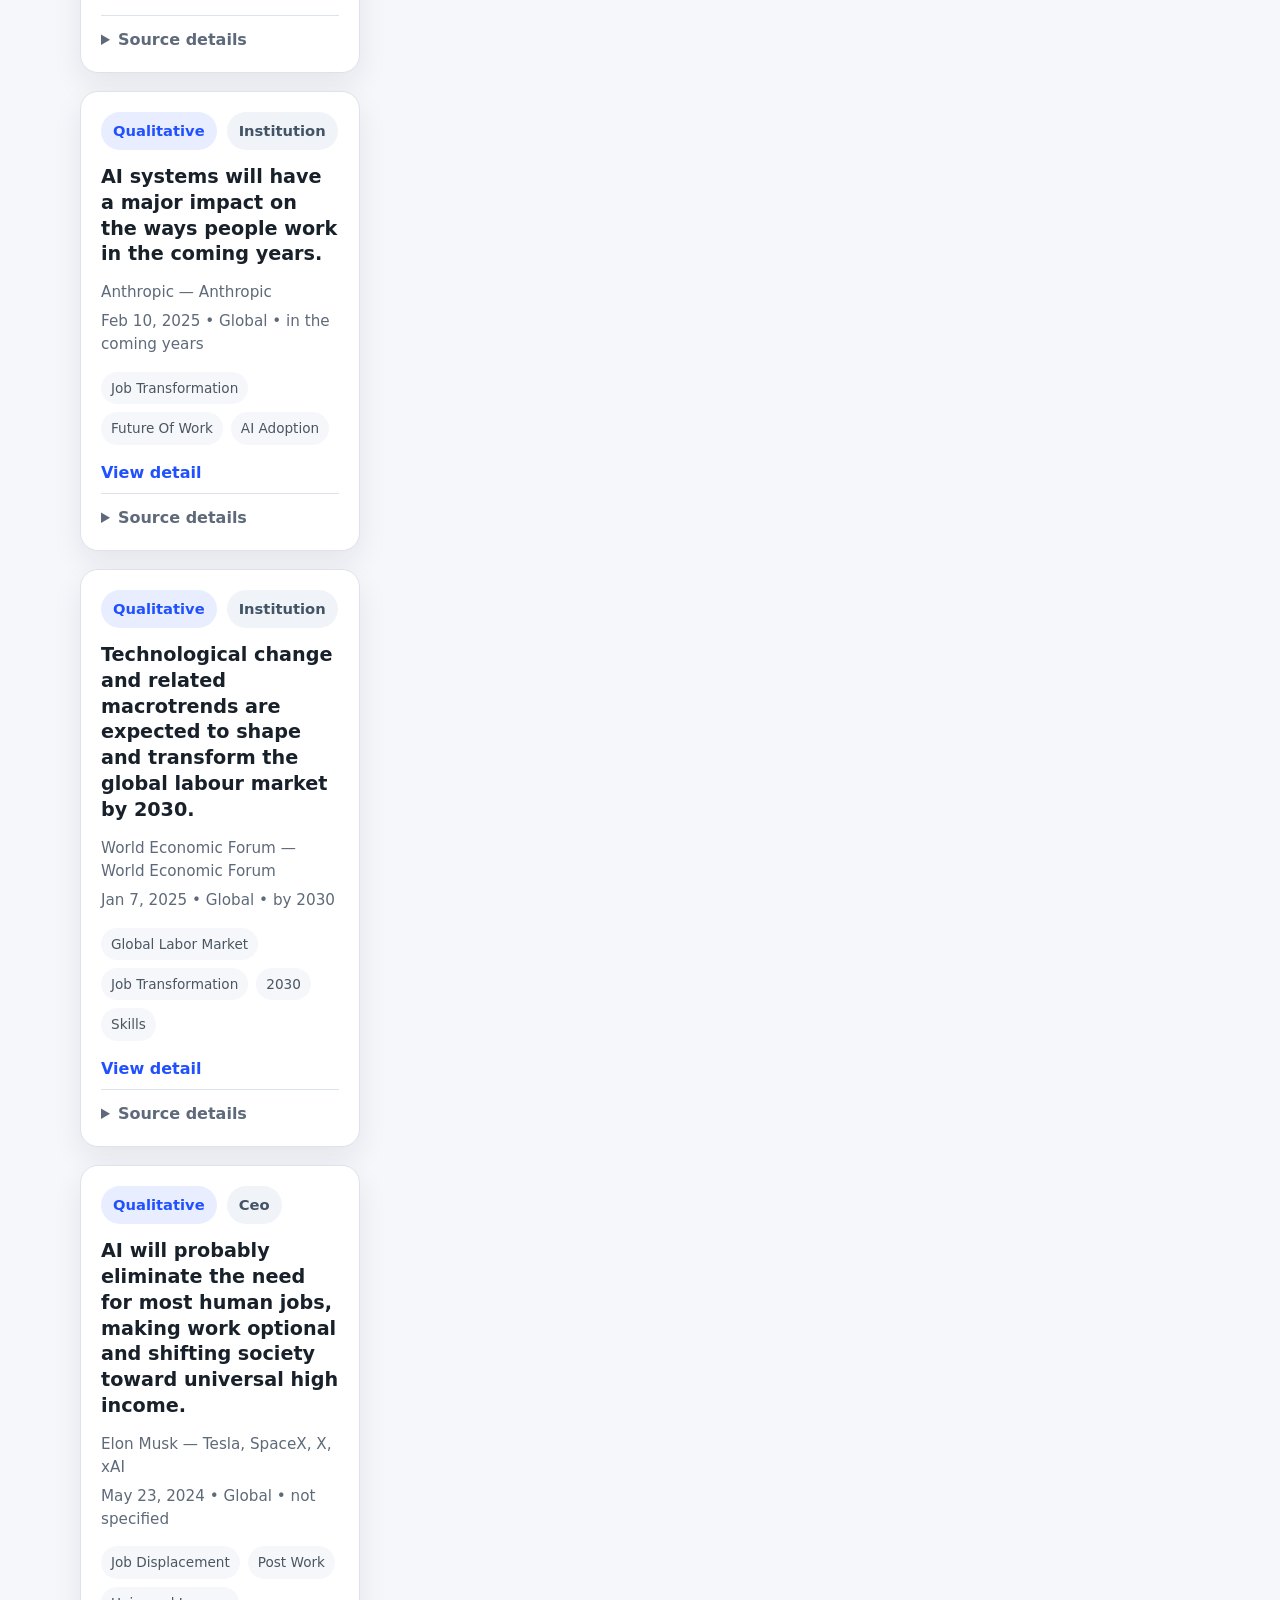
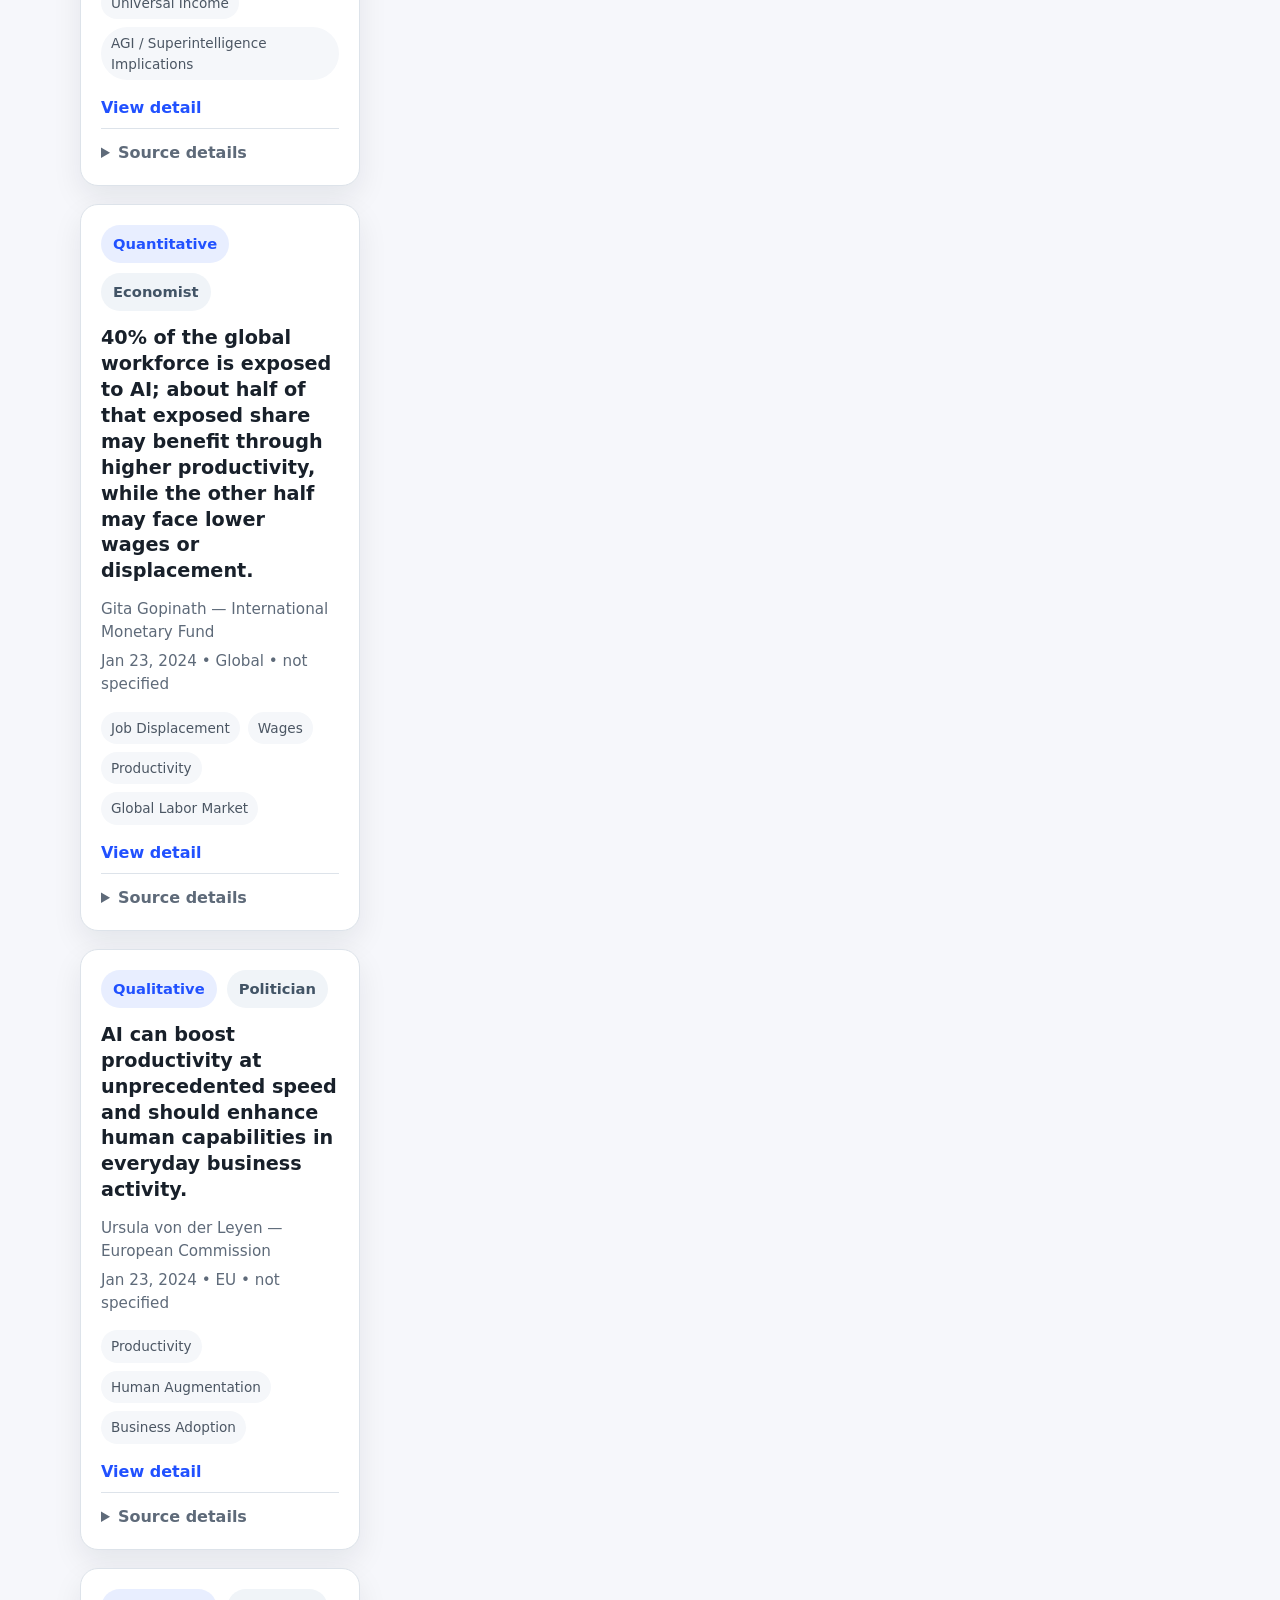
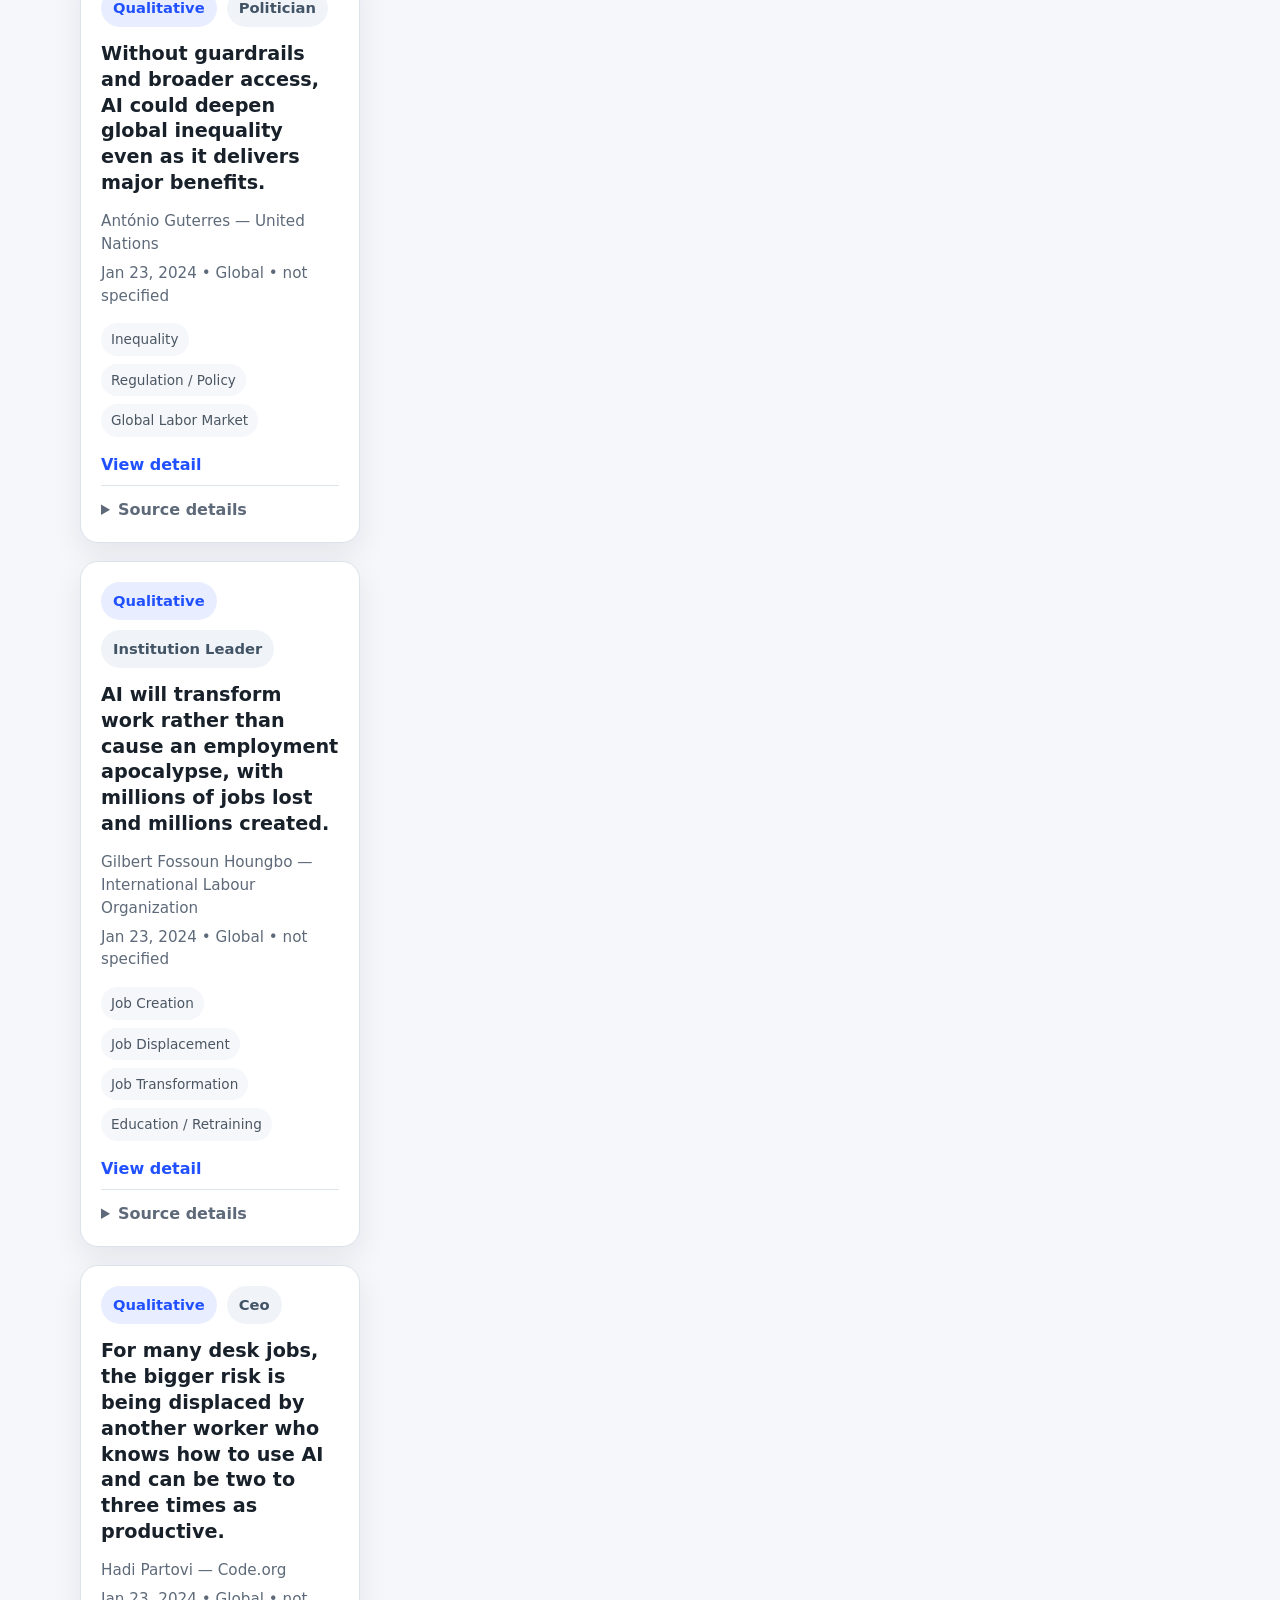
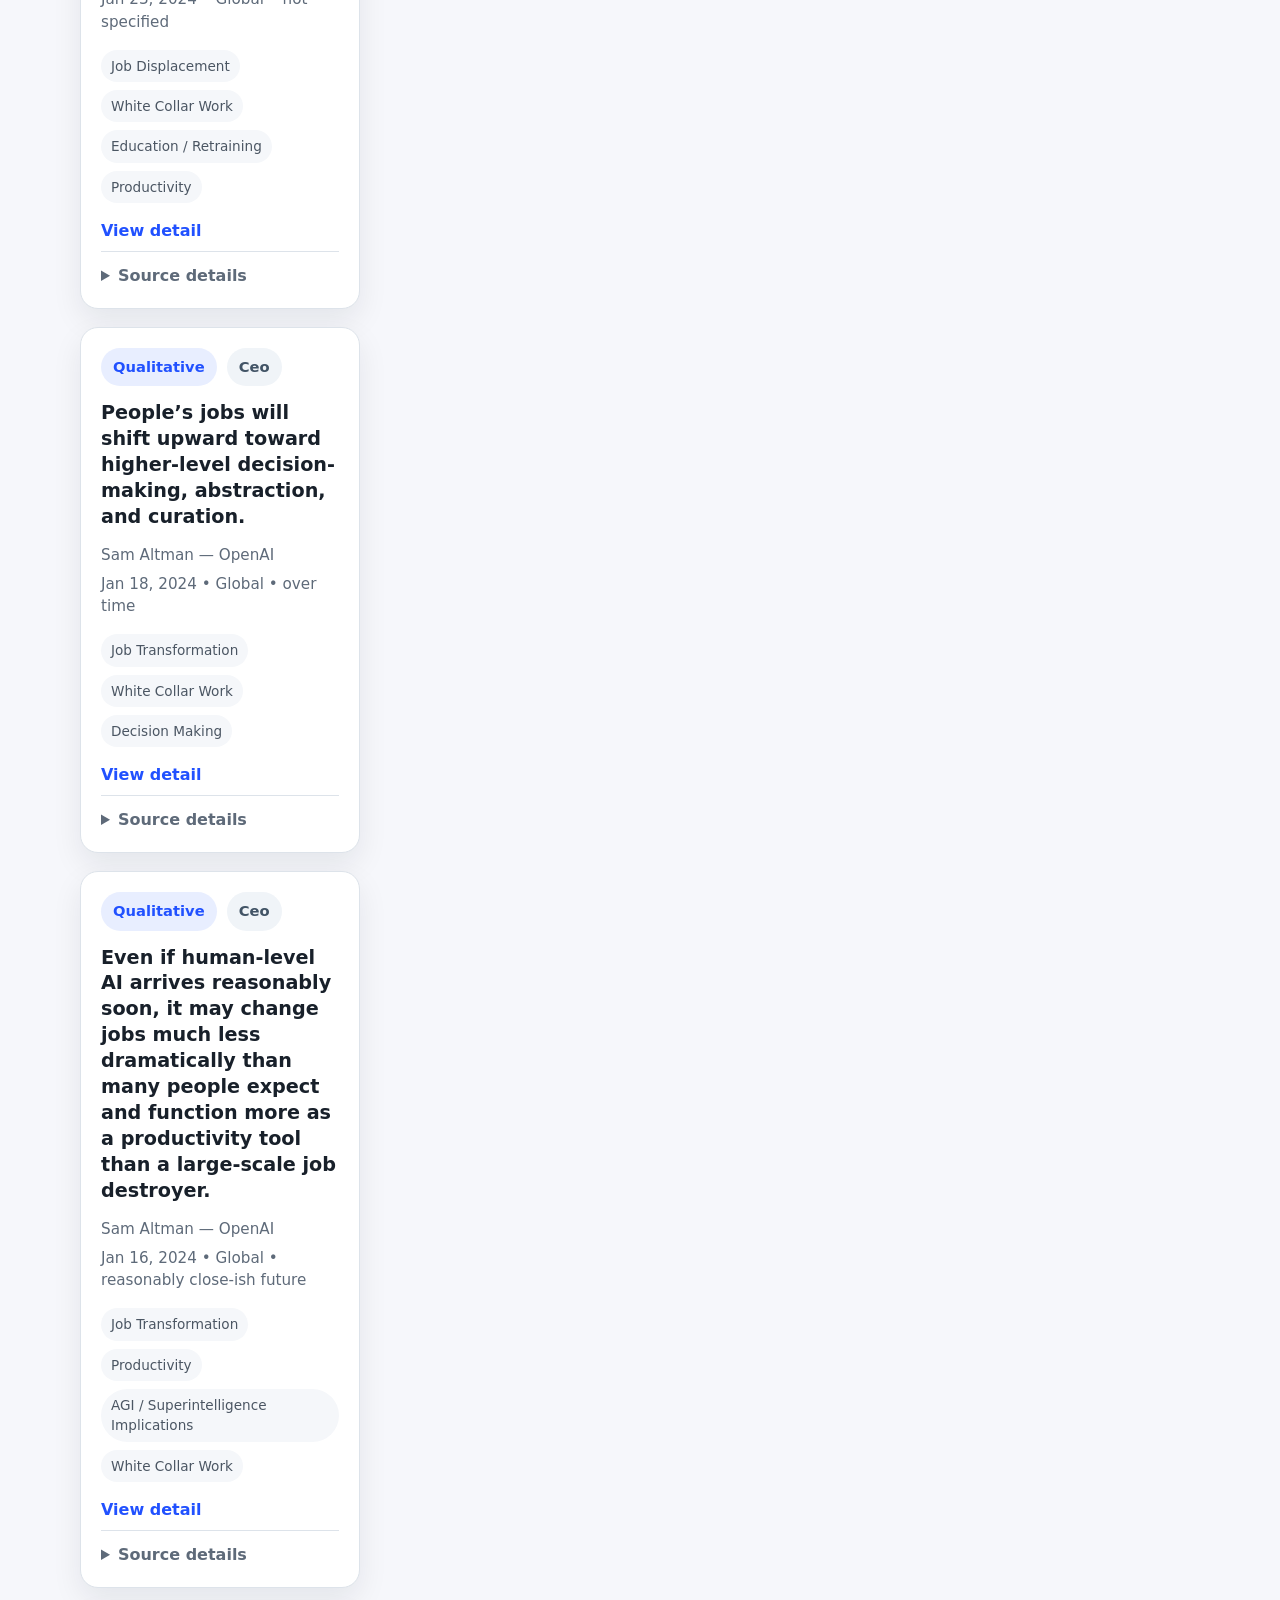
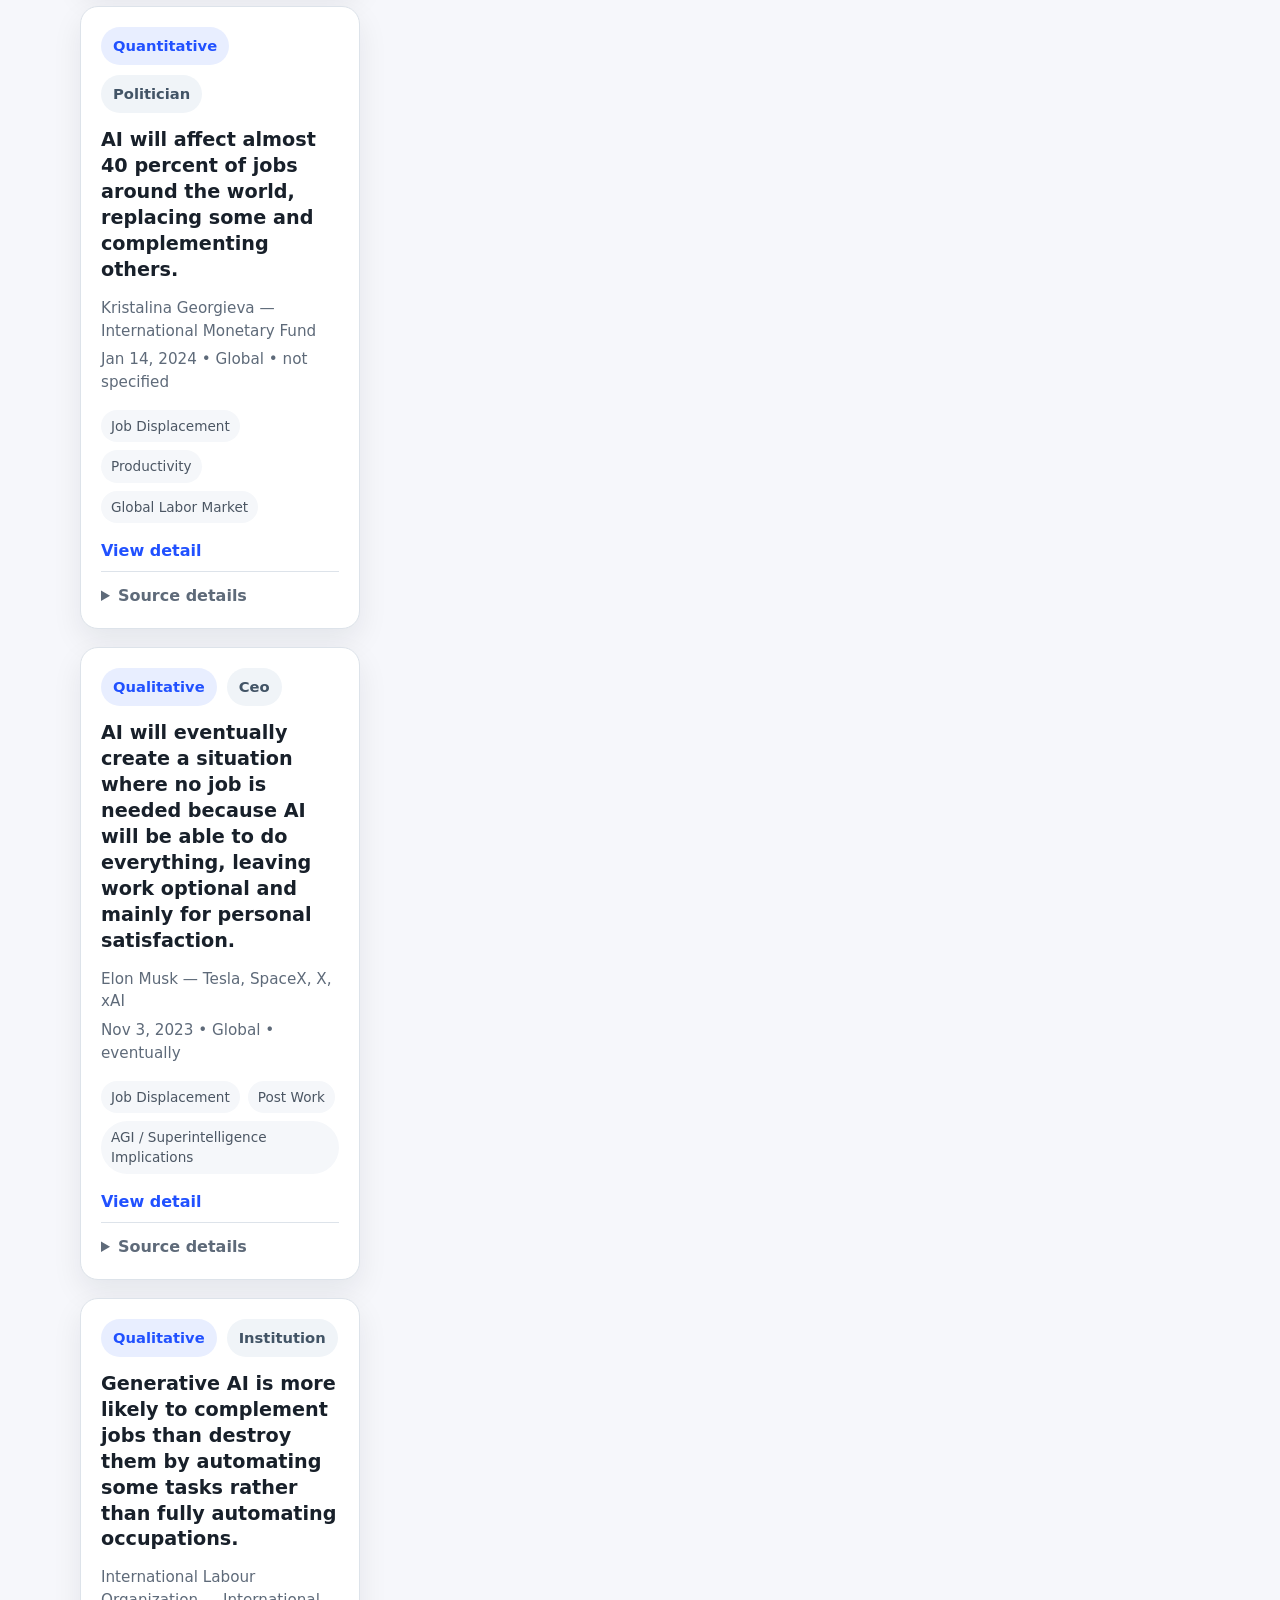
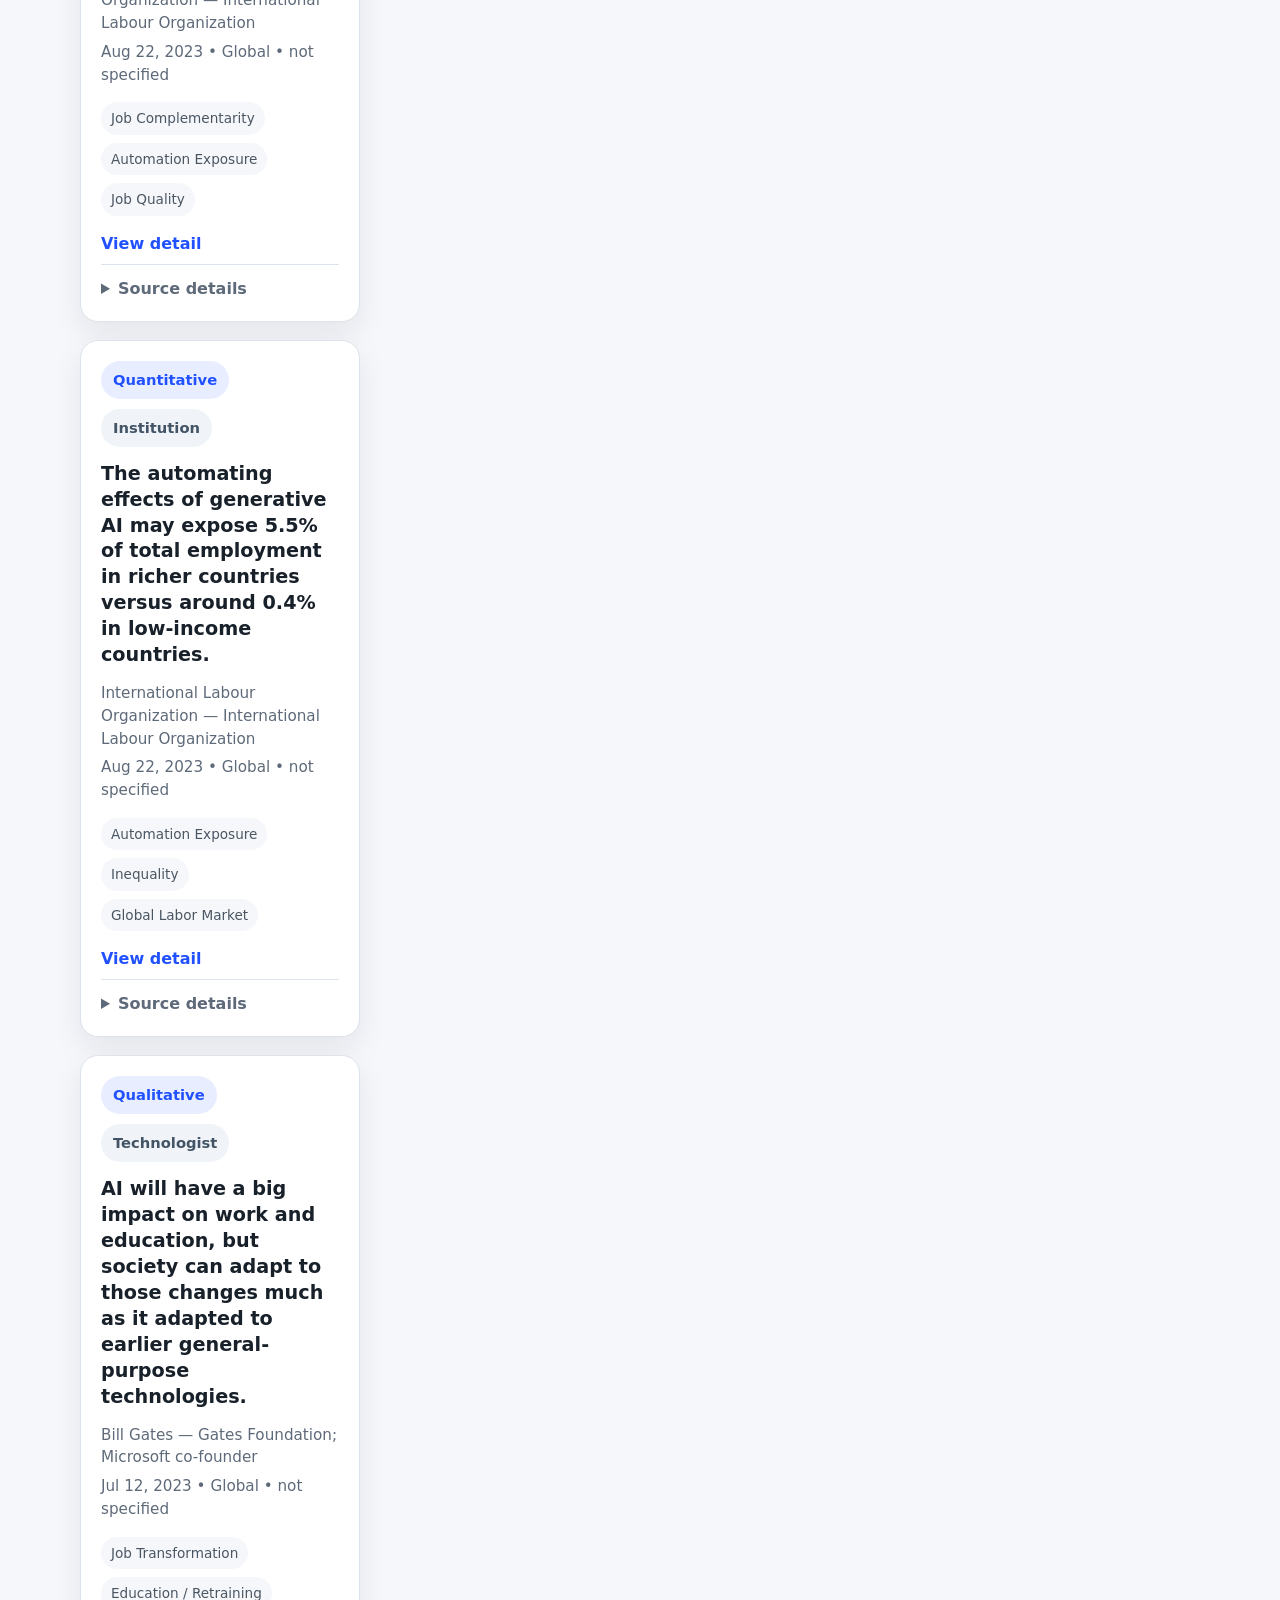
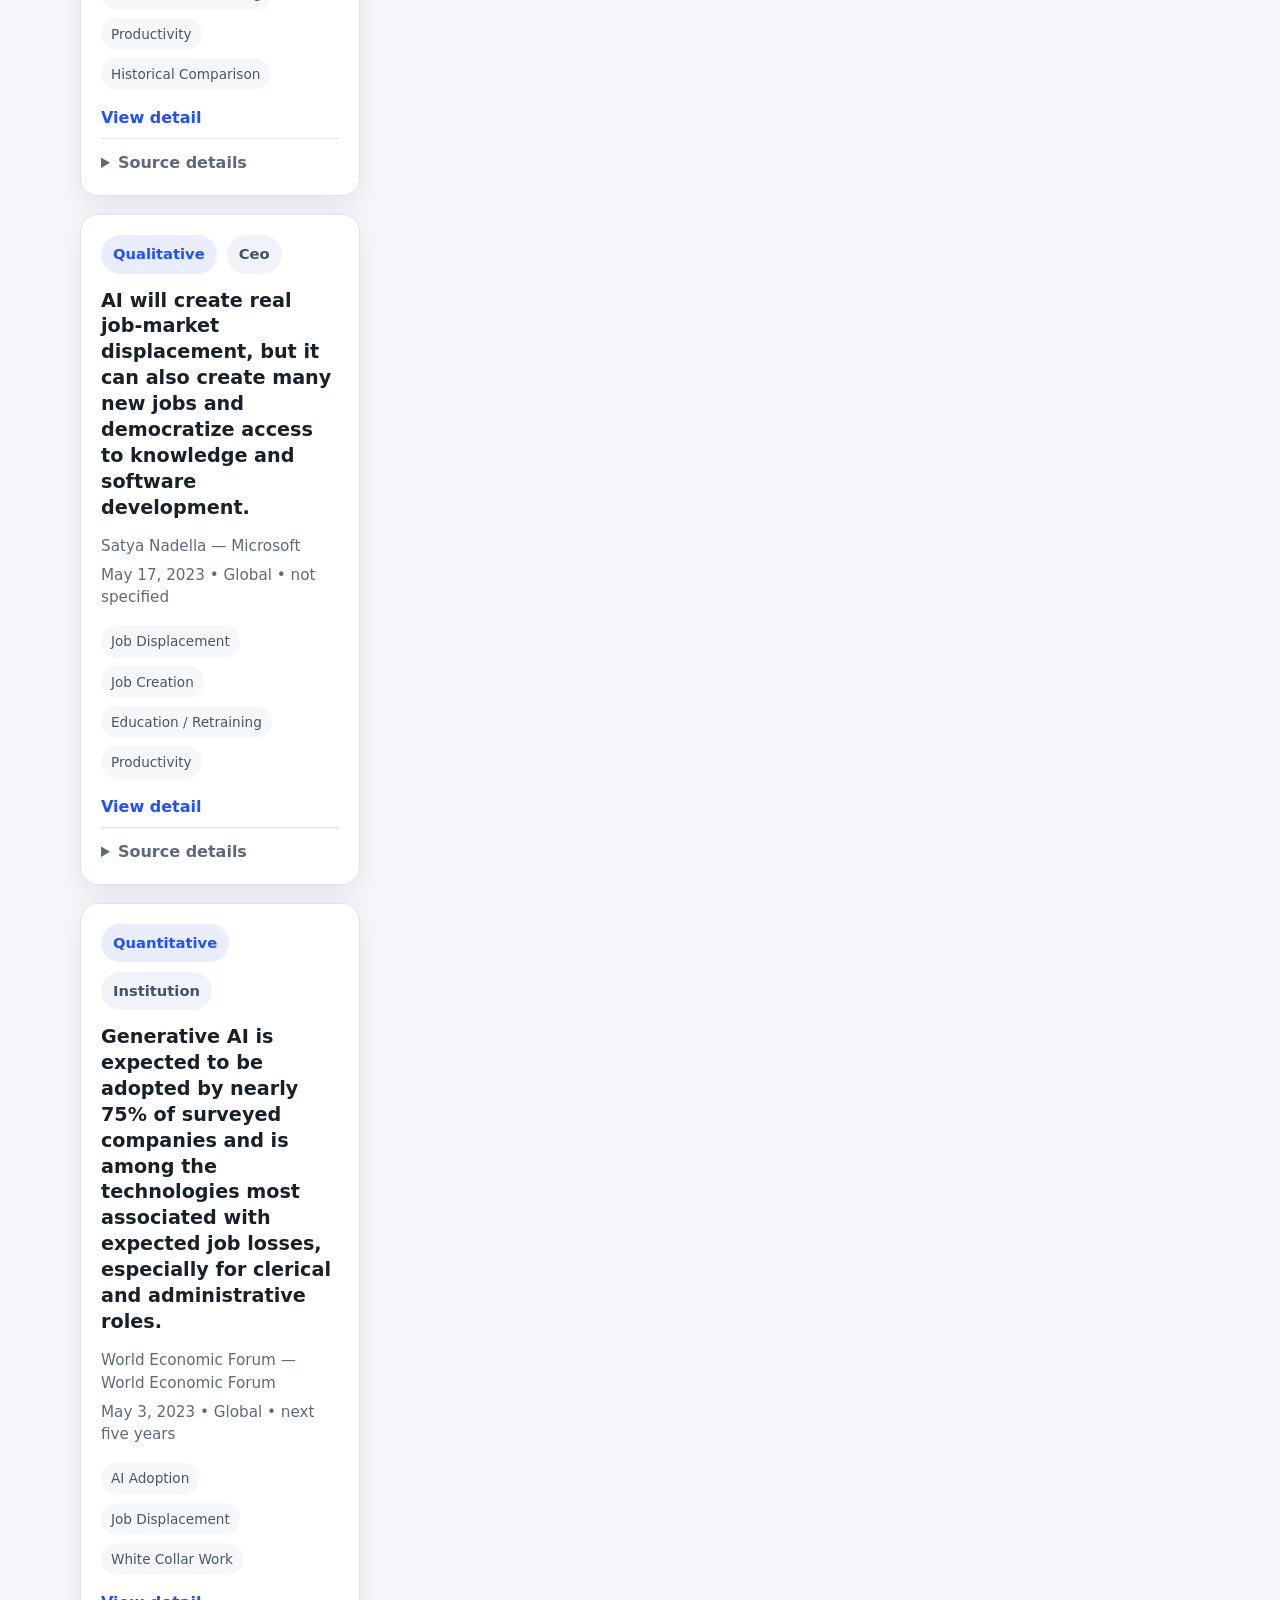
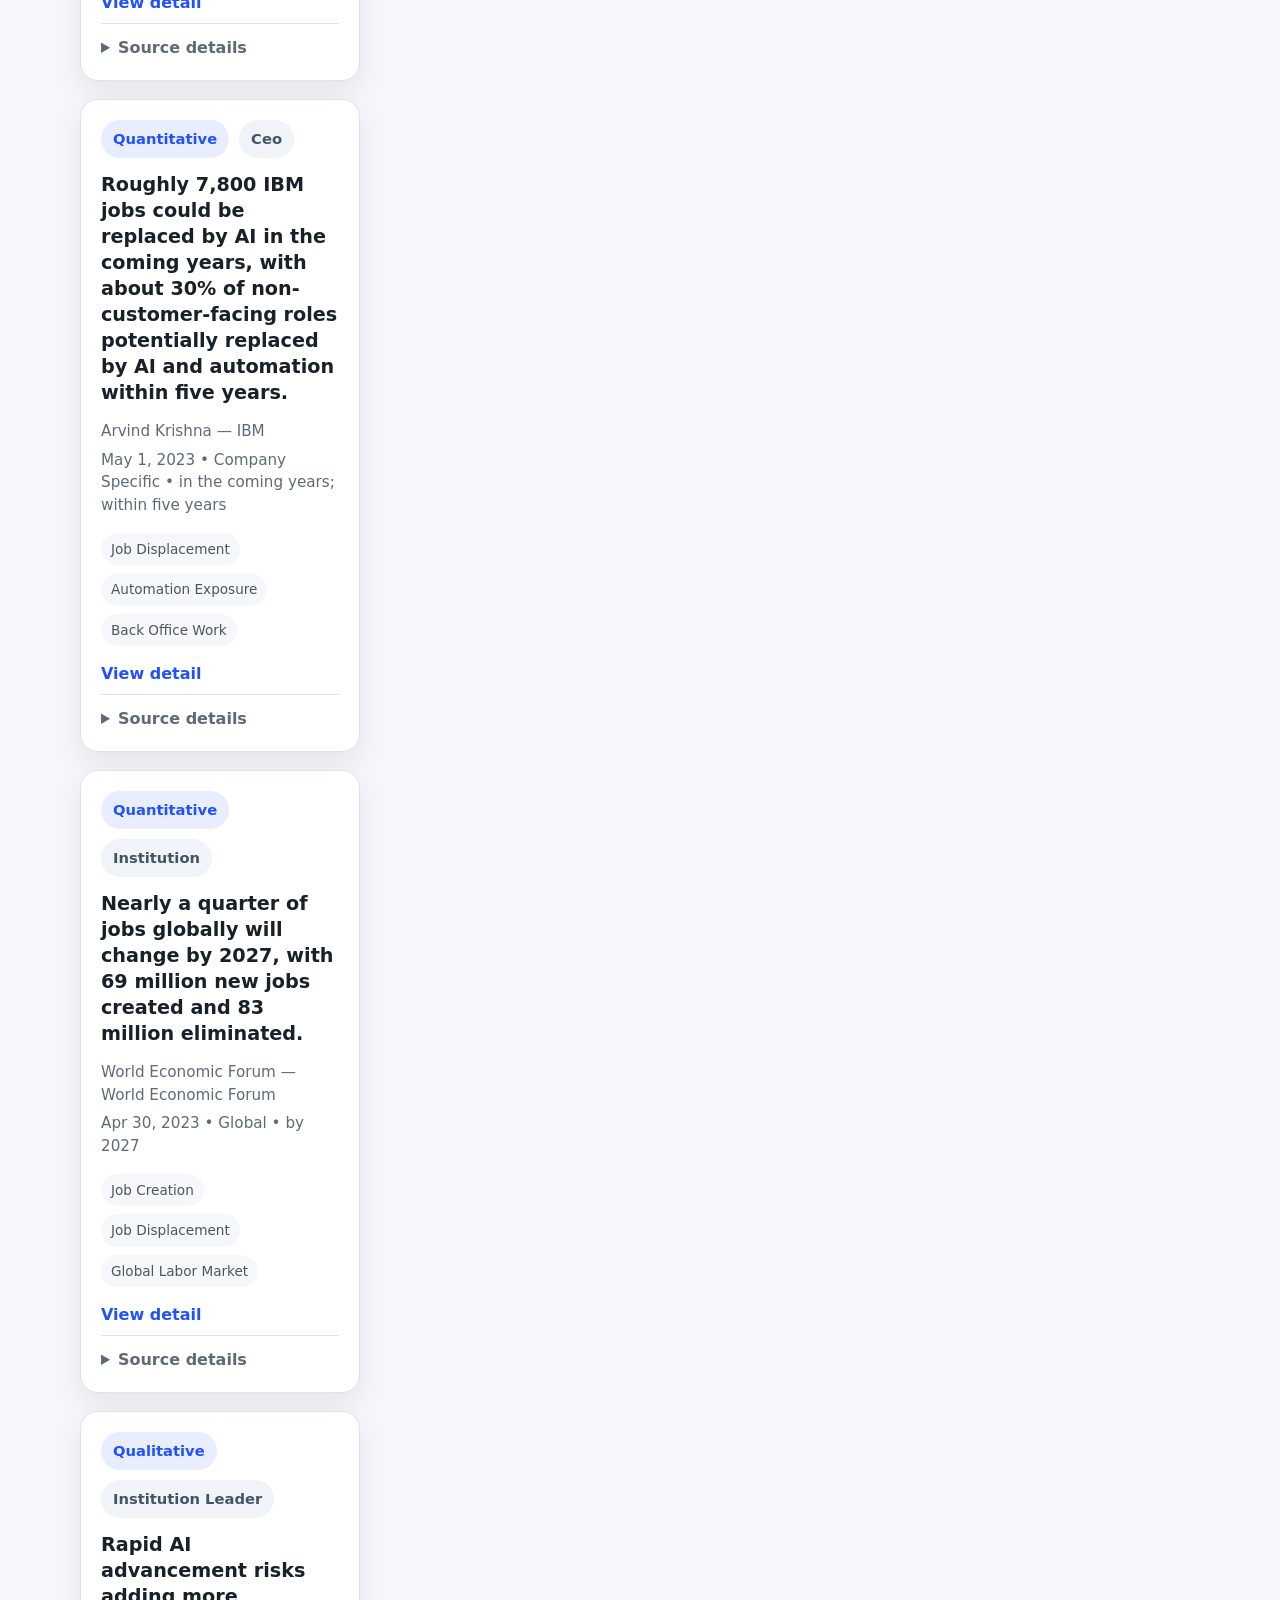
==== commit 1c2cf1c9: "Mobile-friendly: filters collapse behind toggle, tighter spacing" ====
--- a/index.html
+++ b/index.html
@@ -29,10 +29,14 @@
     </header>
 
     <main class="container main-layout">
-      <aside class="filters-panel">
+      <aside class="filters-panel" id="filtersPanel">
         <div class="filters-header">
           <h2>Filters</h2>
           <button id="resetFilters" class="button button-secondary" type="button">Reset</button>
+        </div>
+
+        <div class="filter-actions">
+          <button id="applyFilters" class="button" type="button" style="background: var(--accent); color: #fff; border: none;">Apply</button>
         </div>
 
         <label class="field">
@@ -85,6 +89,8 @@
         </label>
       </aside>
 
+      <button id="filtersToggle" class="filters-toggle" type="button">Filters</button>
+
       <section class="content-panel">
         <div class="results-header">
           <div>
--- a/styles.css
+++ b/styles.css
@@ -266,11 +266,113 @@
 }
 
 @media (max-width: 860px) {
+  .hero {
+    padding: 36px 0 24px;
+  }
+
+  .lede {
+    font-size: 0.95rem;
+  }
+
+  .stats {
+    margin-top: 16px;
+  }
+
+  .stat-pill {
+    font-size: 0.8rem;
+    padding: 6px 10px;
+  }
+
   .main-layout {
     grid-template-columns: 1fr;
-  }
+    padding: 16px 0 40px;
+  }
+
 
   .filters-panel {
     position: static;
-  }
-}
+    display: none;
+    padding: 16px;
+  }
+
+
+  .filters-panel.open {
+    display: block;
+  }
+
+  .filters-header {
+    display: flex;
+    justify-content: space-between;
+    align-items: center;
+  }
+
+  .filters-toggle {
+    display: flex;
+    align-items: center;
+    gap: 8px;
+    padding: 10px 14px;
+    border: 1px solid var(--border);
+    border-radius: 12px;
+    background: var(--panel);
+    color: var(--text);
+    font: inherit;
+    font-weight: 600;
+    font-size: 0.9rem;
+    cursor: pointer;
+    width: 100%;
+    justify-content: space-between;
+  }
+
+  .filters-toggle::after {
+    content: "▼";
+    font-size: 0.6rem;
+    color: var(--muted);
+  }
+
+  .filters-panel.open .filters-toggle::after {
+    content: "▲";
+  }
+
+  .filters-panel {
+    border-radius: var(--radius);
+    box-shadow: var(--shadow);
+    border: 1px solid var(--border);
+    margin-bottom: 16px;
+  }
+
+  .filter-actions {
+    display: flex;
+    justify-content: flex-end;
+    margin-top: 12px;
+  }
+
+
+  .prediction-card {
+    padding: 16px;
+  }
+
+
+  .prediction-text {
+    font-size: 1rem;
+  }
+
+  .card-topline {
+    gap: 6px;
+    margin-bottom: 10px;
+  }
+
+  .badge,
+  .filter-pill {
+    font-size: 0.8rem;
+    padding: 5px 10px;
+  }
+
+  .tag {
+    font-size: 0.8rem;
+    padding: 4px 8px;
+  }
+
+  details {
+    font-size: 0.9rem;
+  }
+}
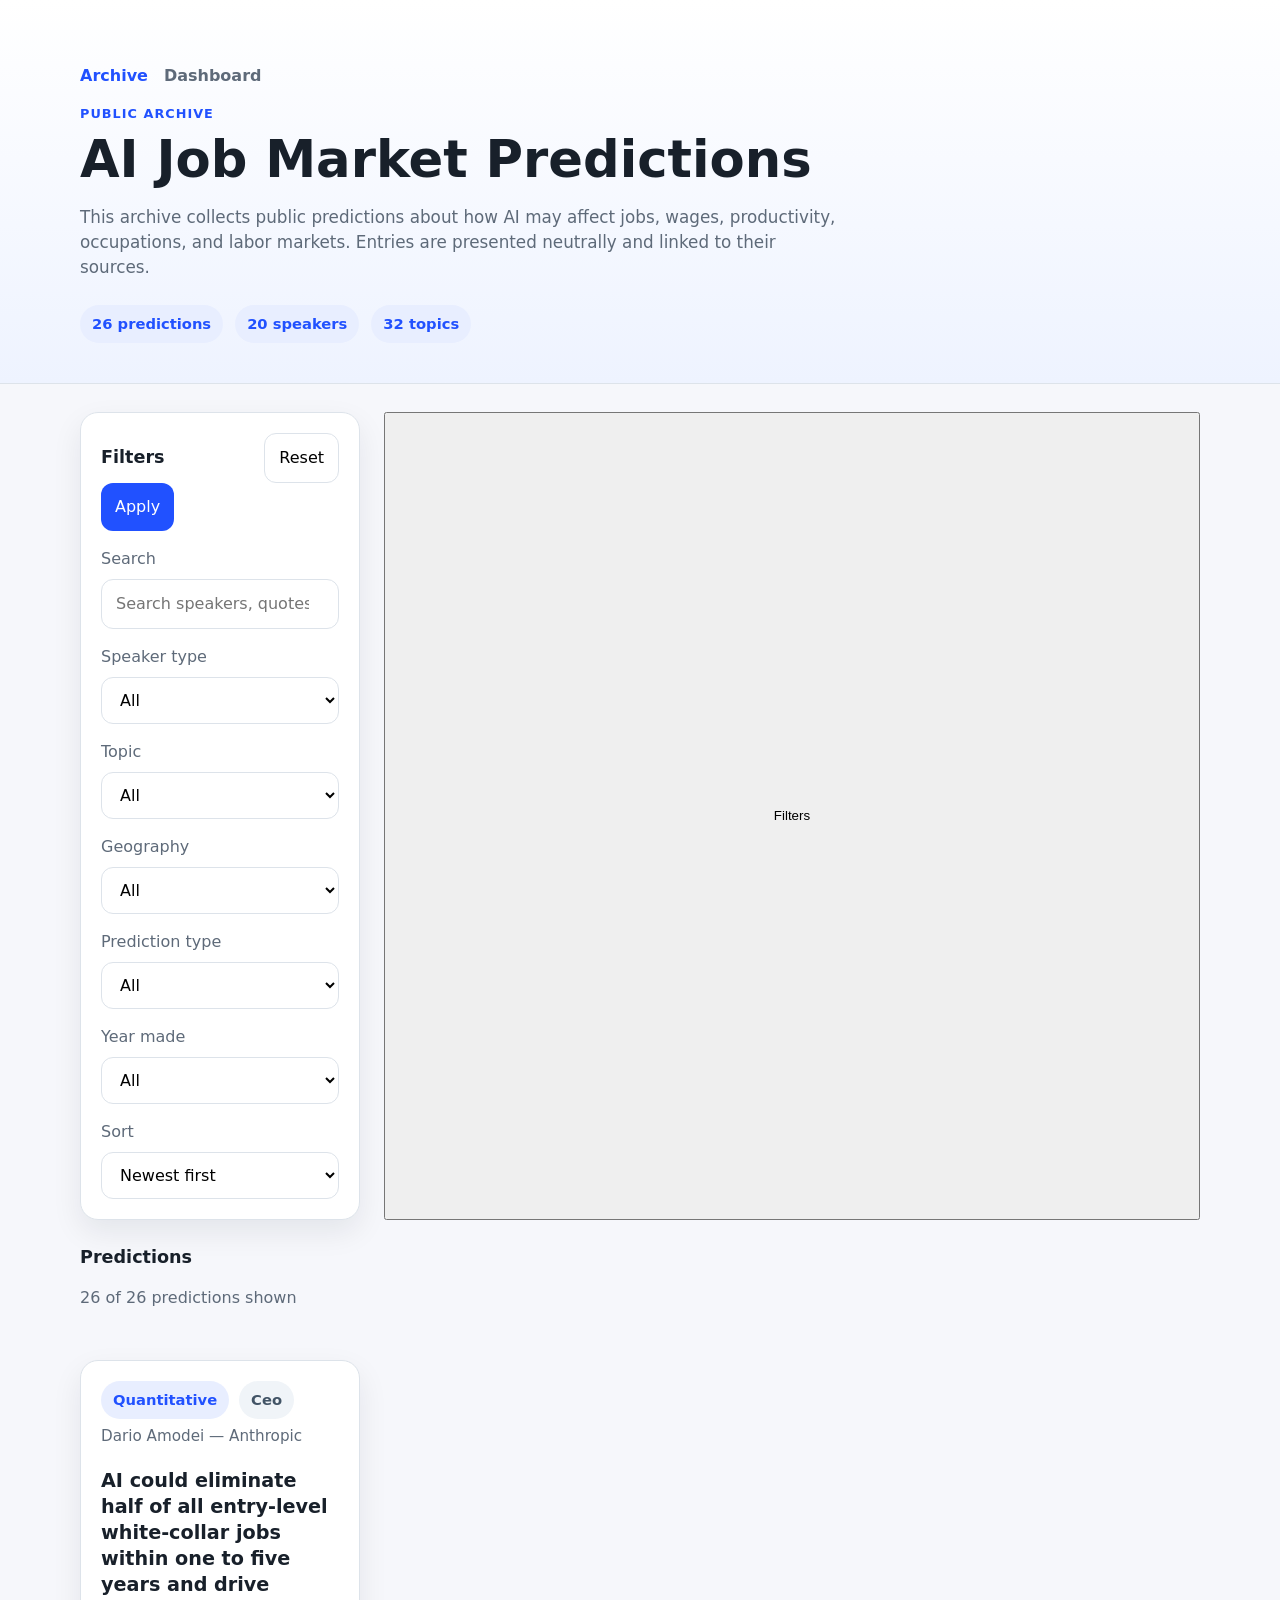
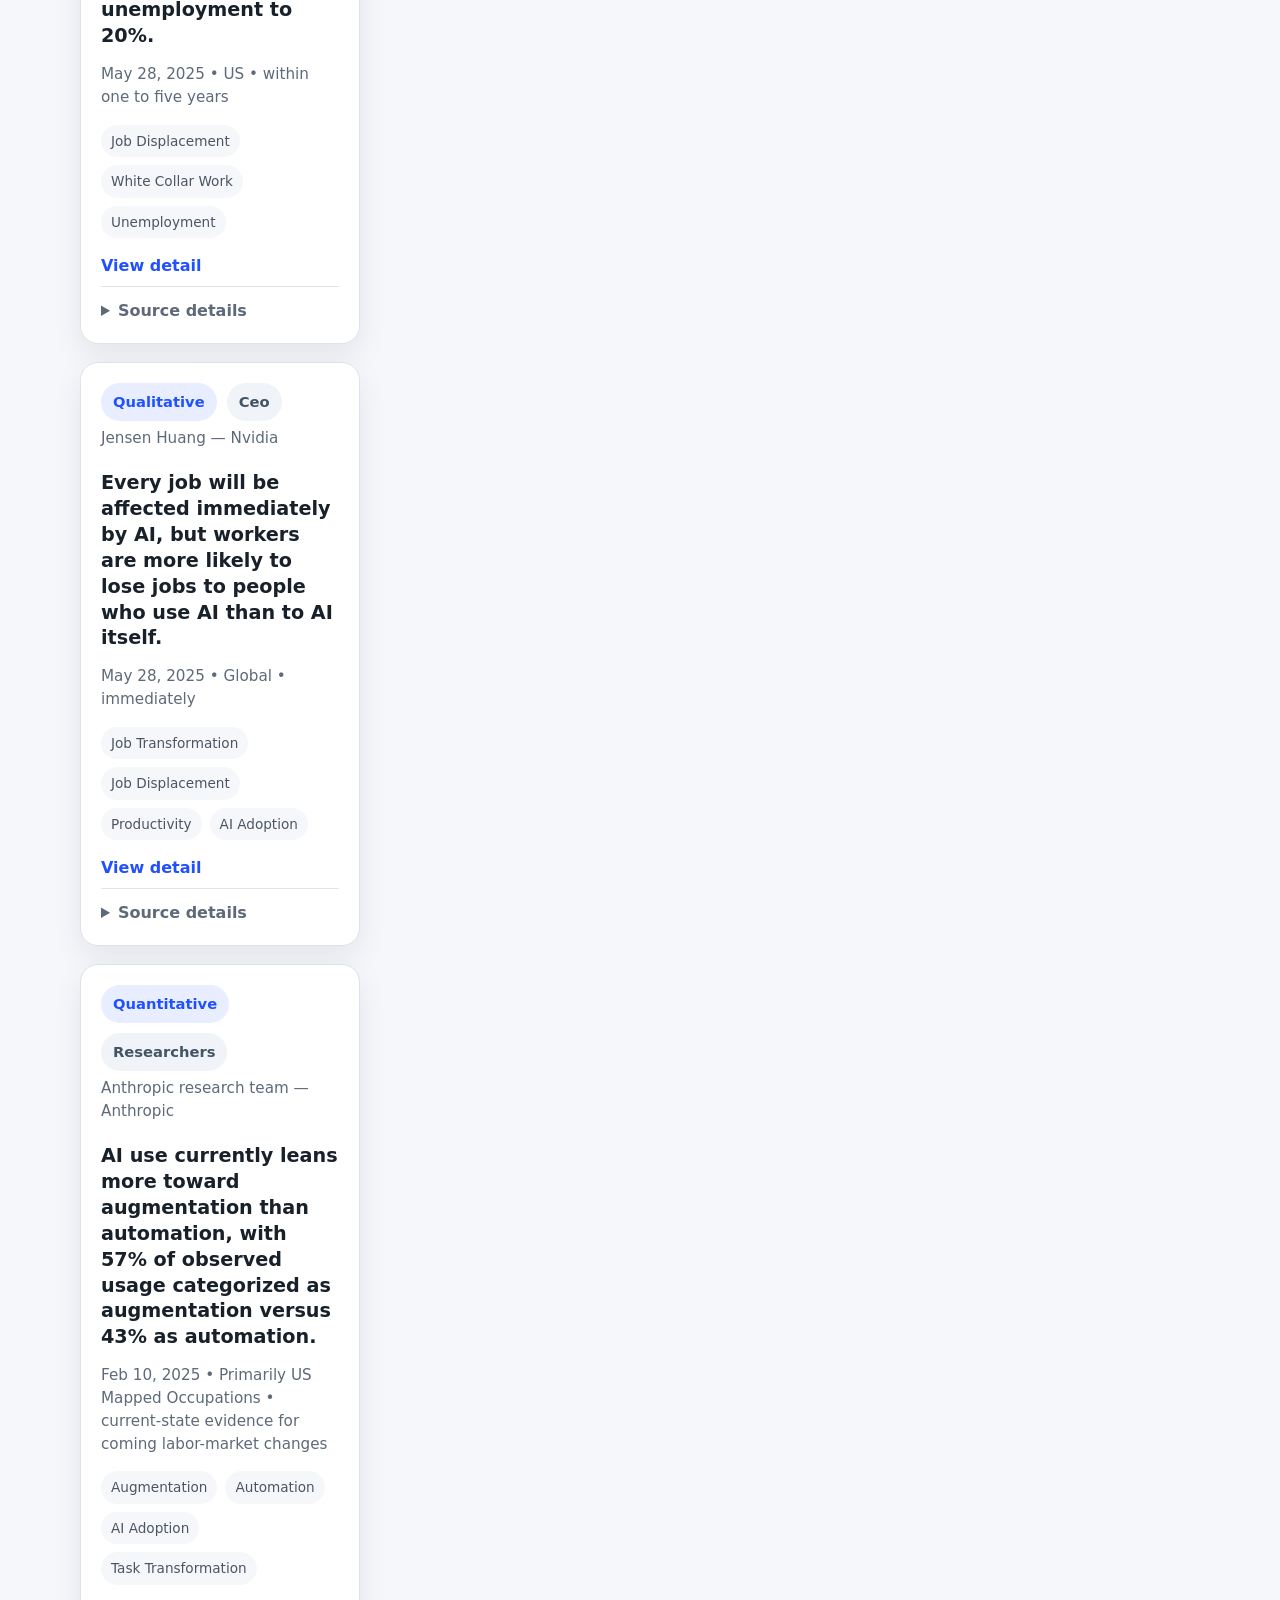
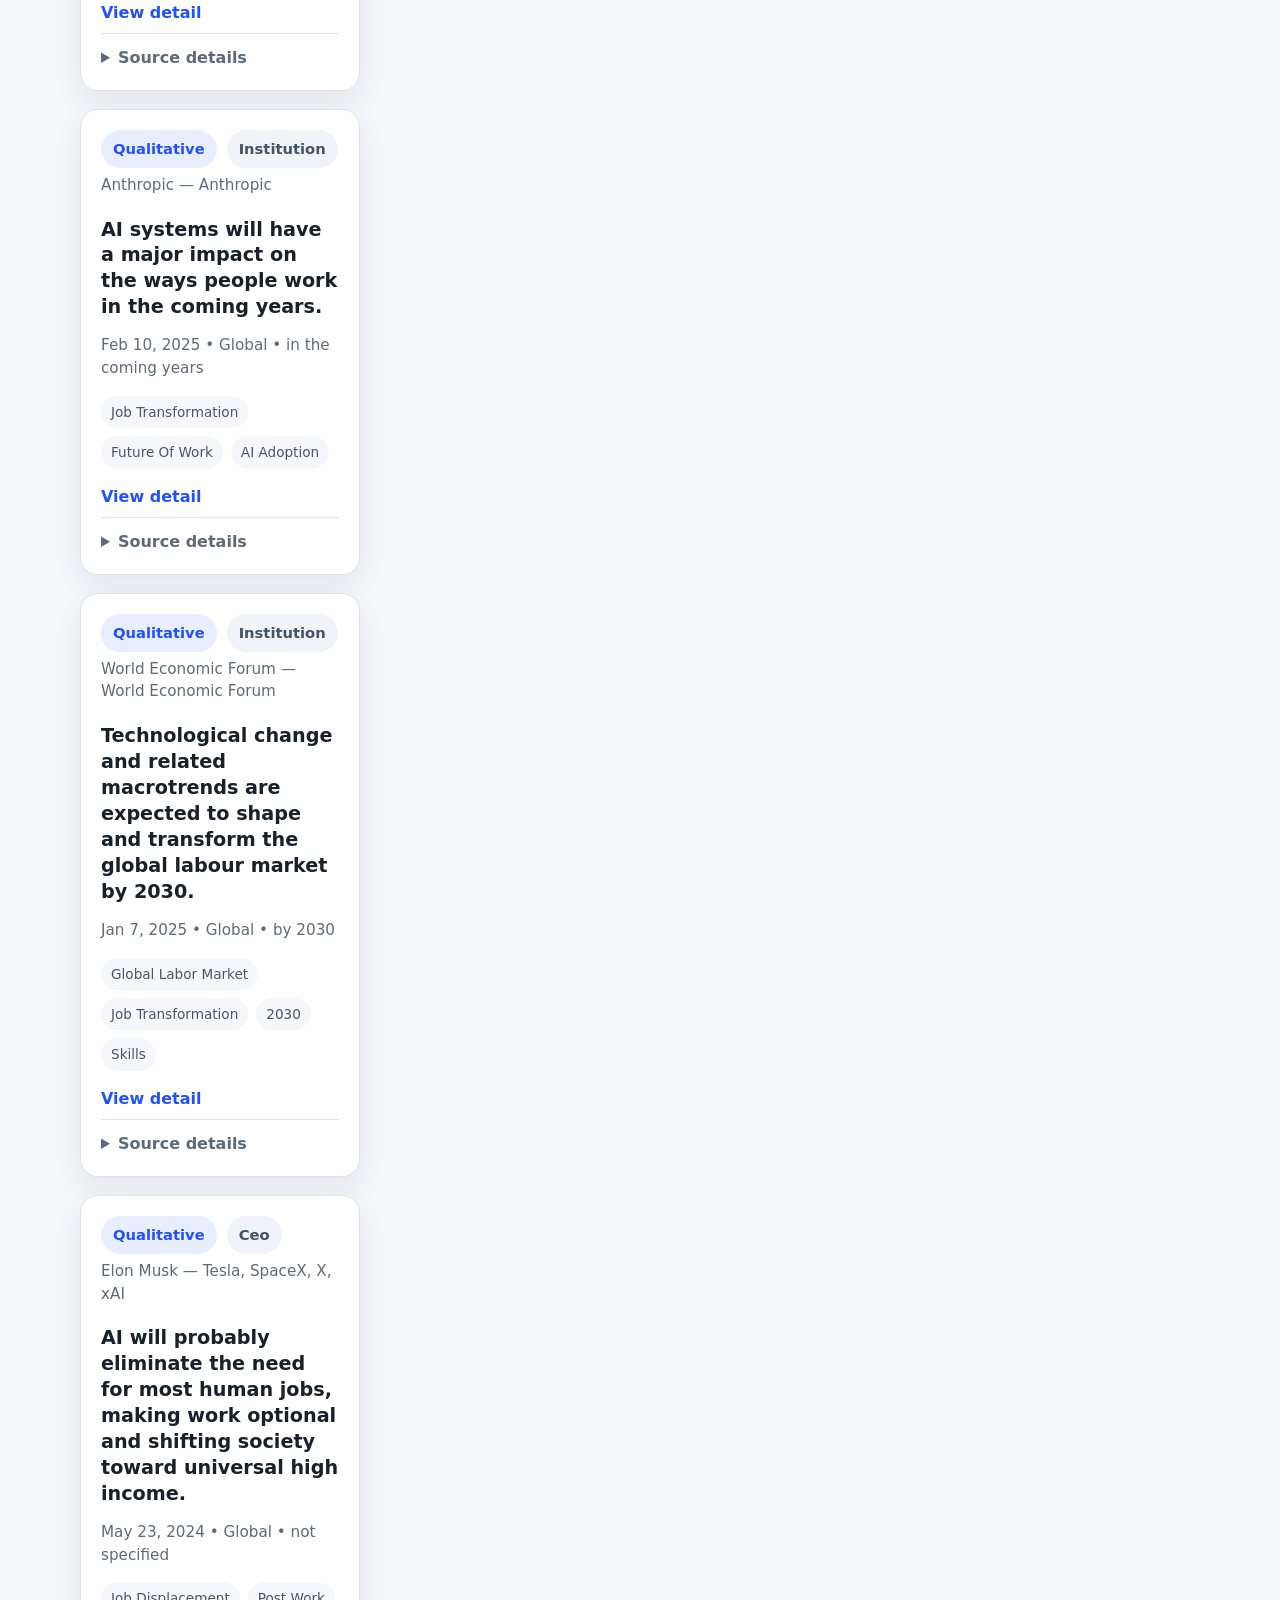
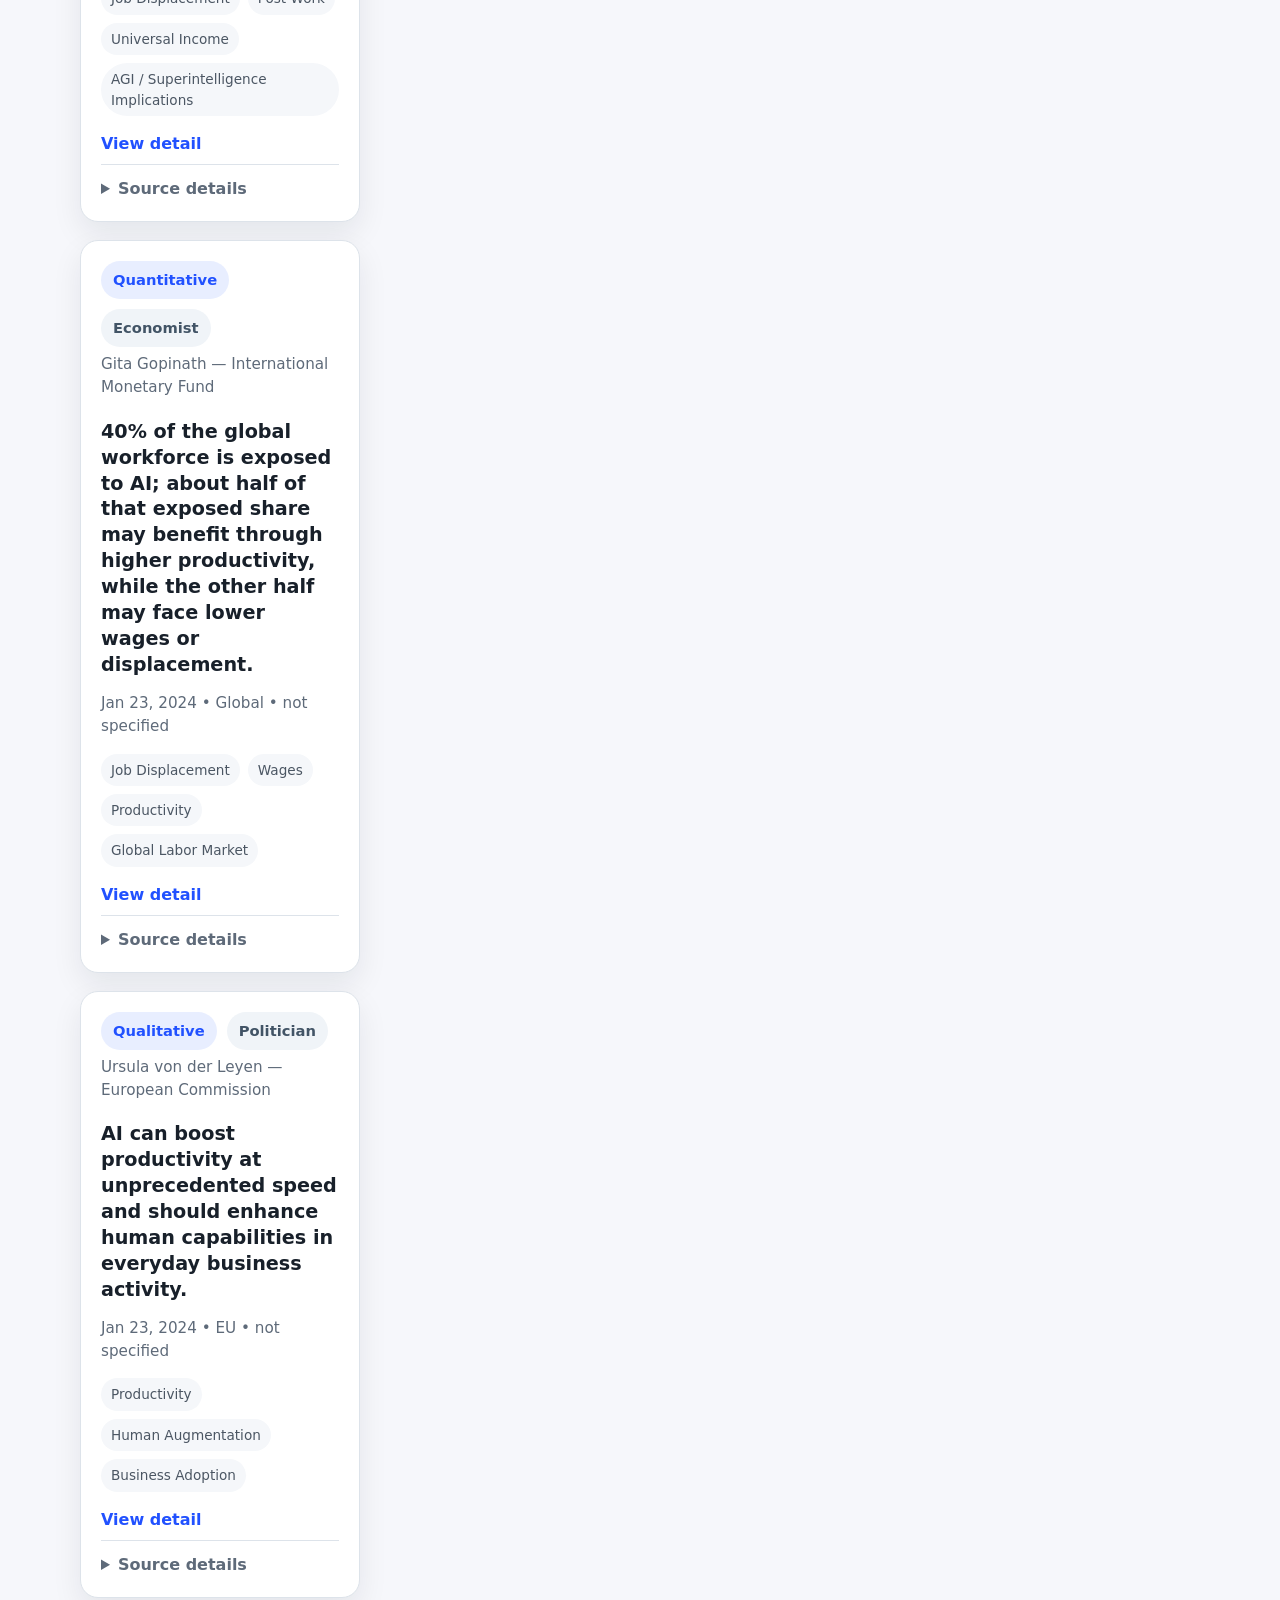
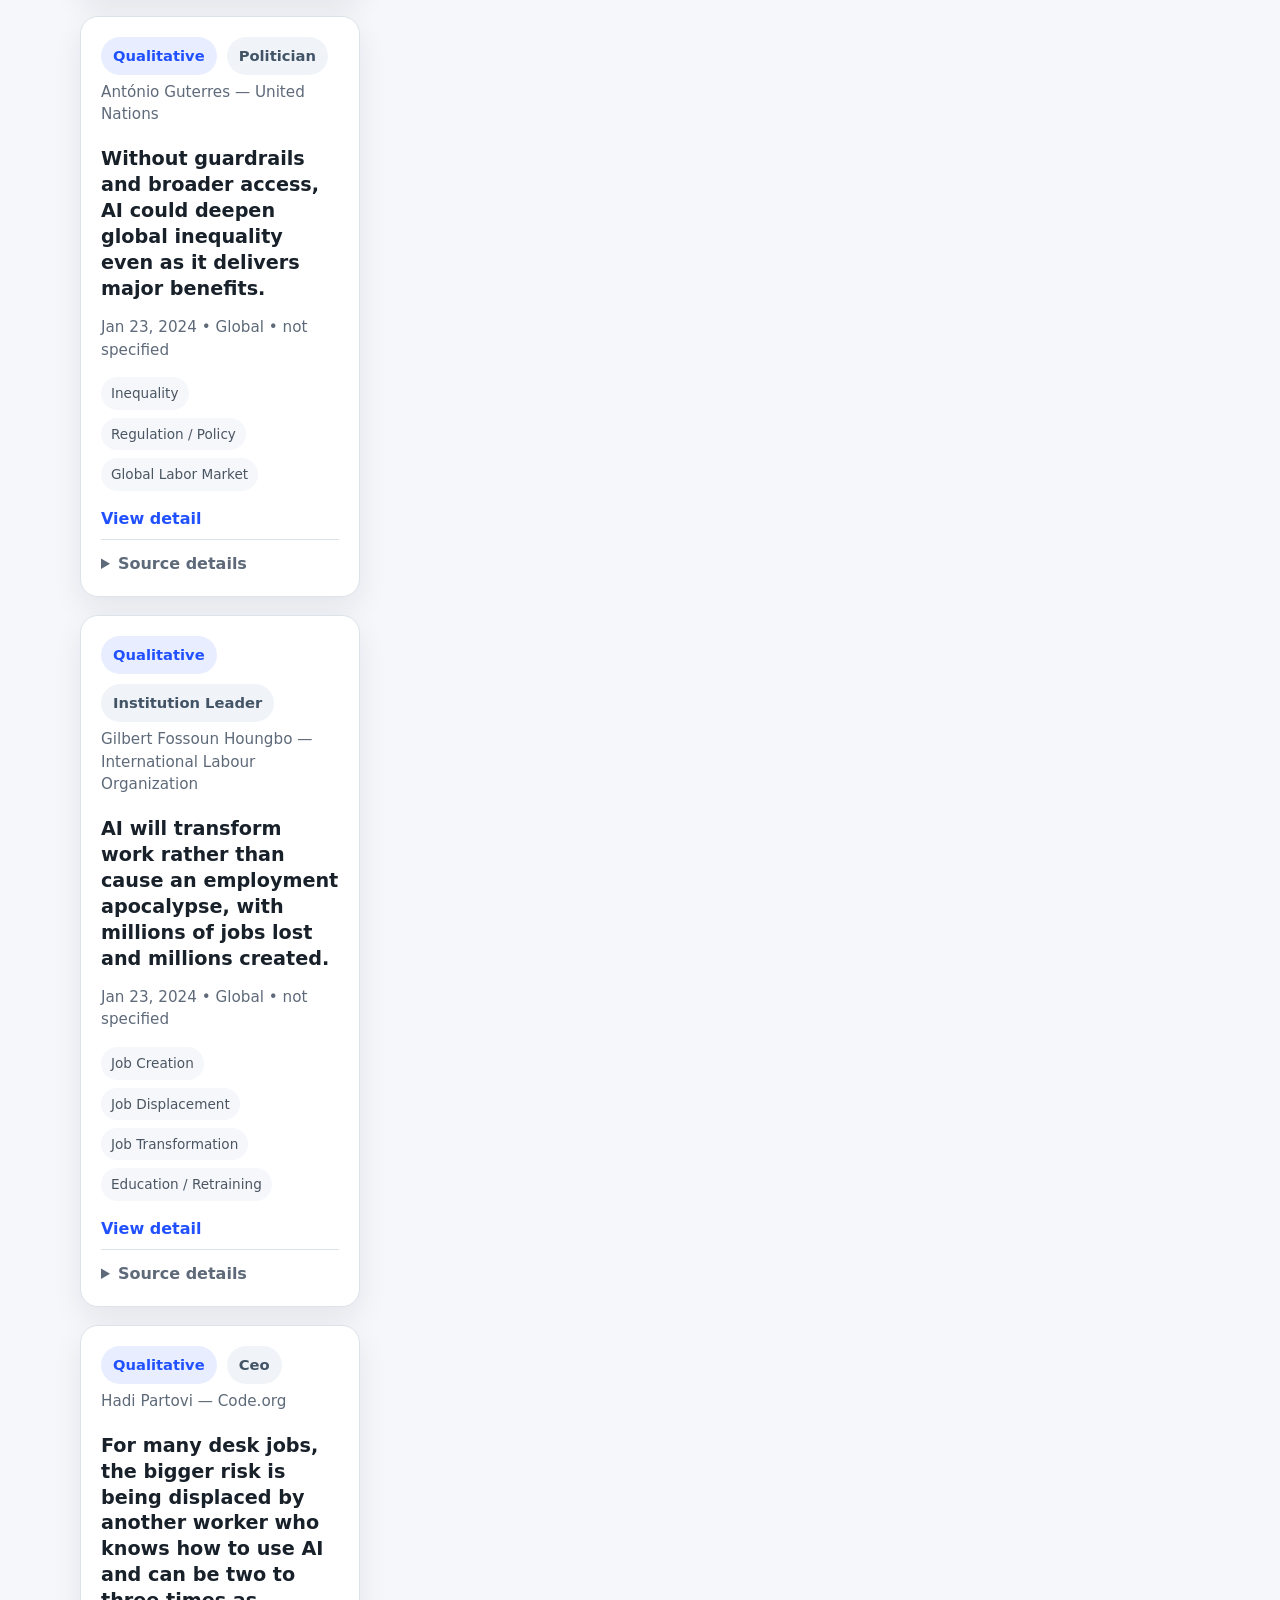
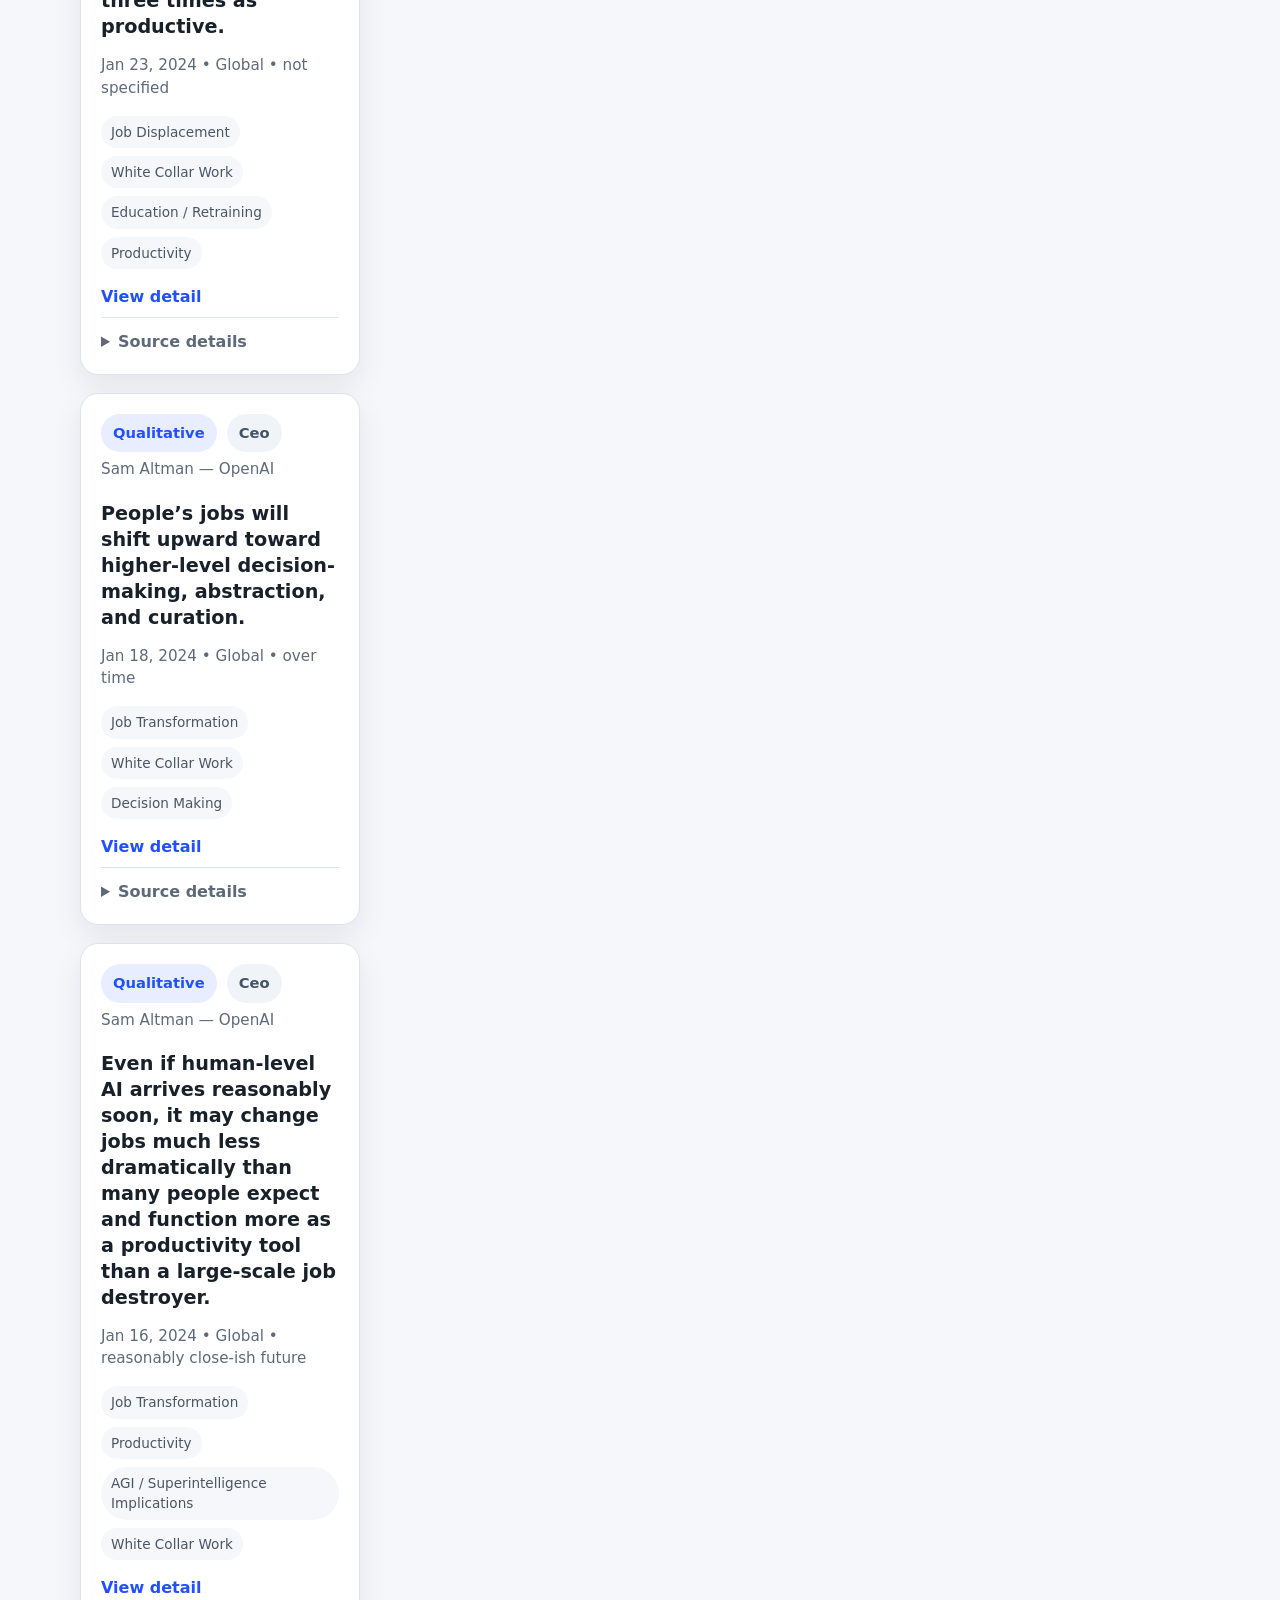
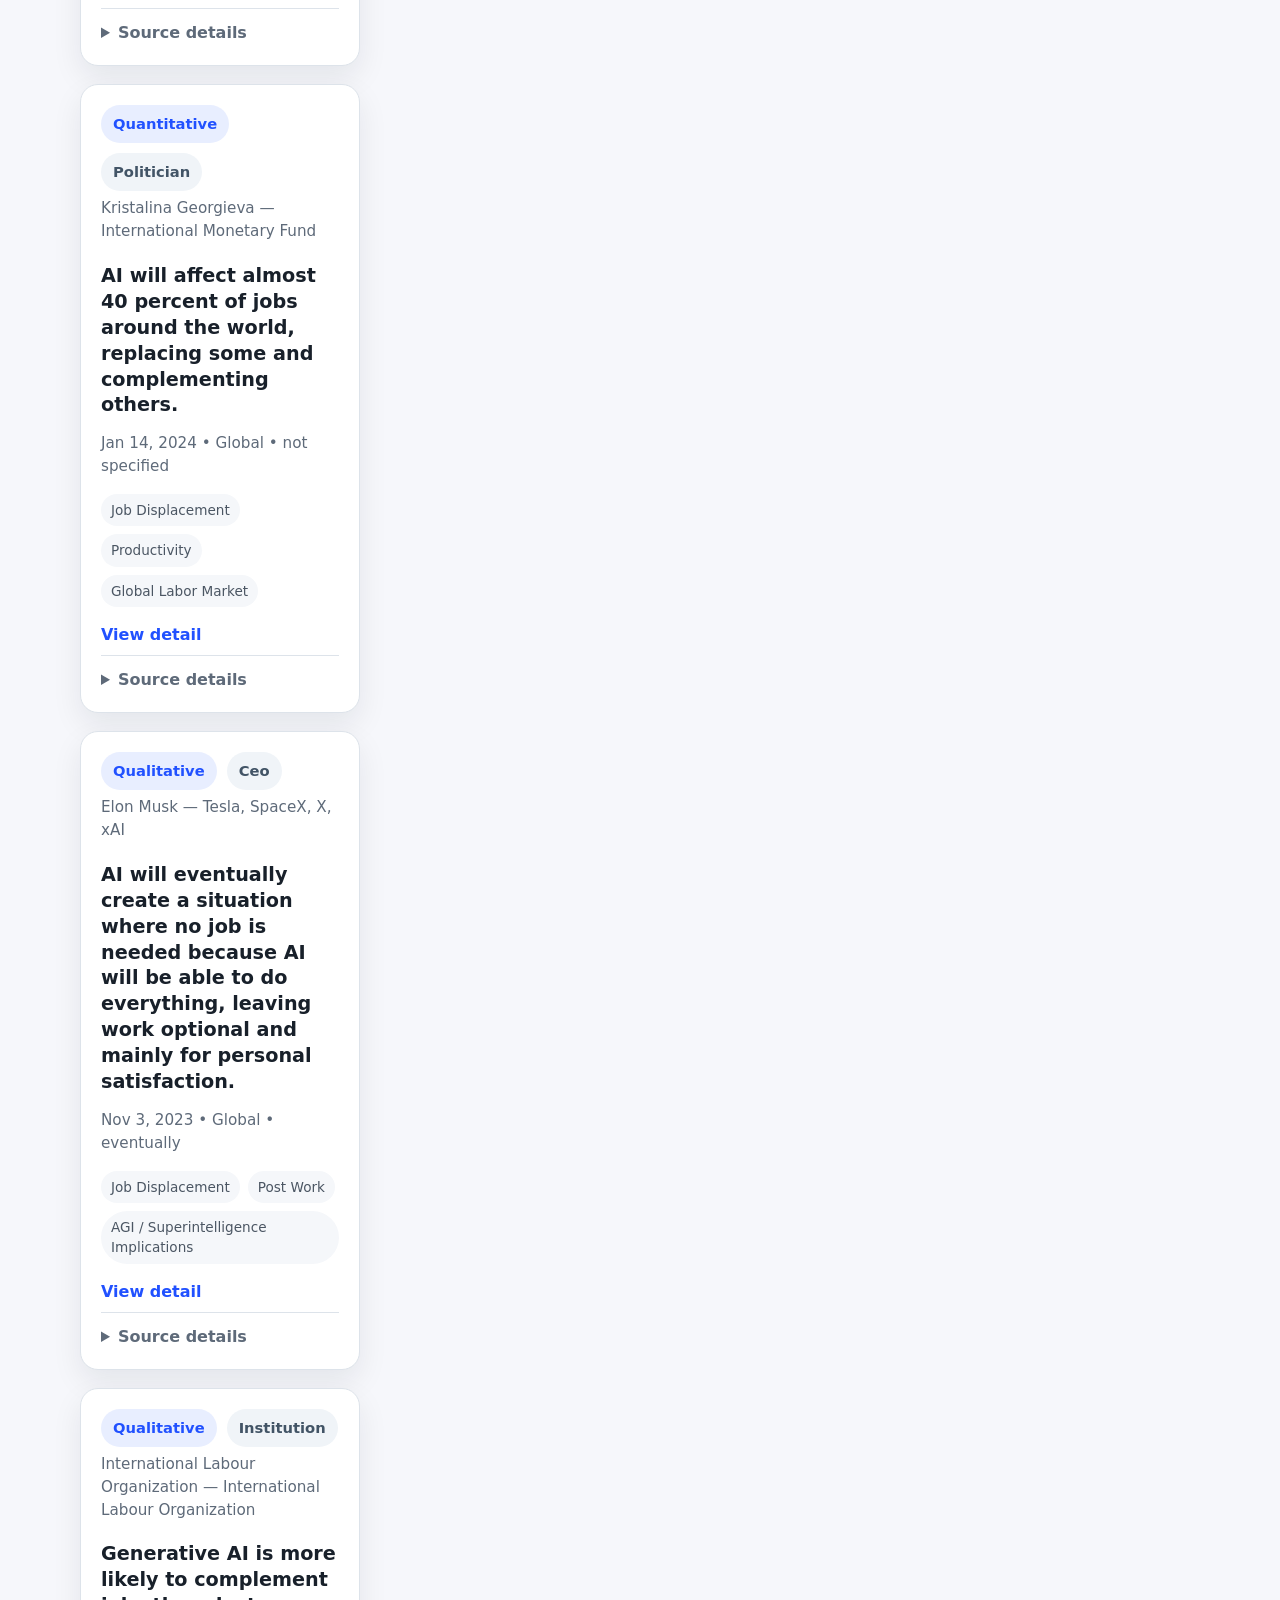
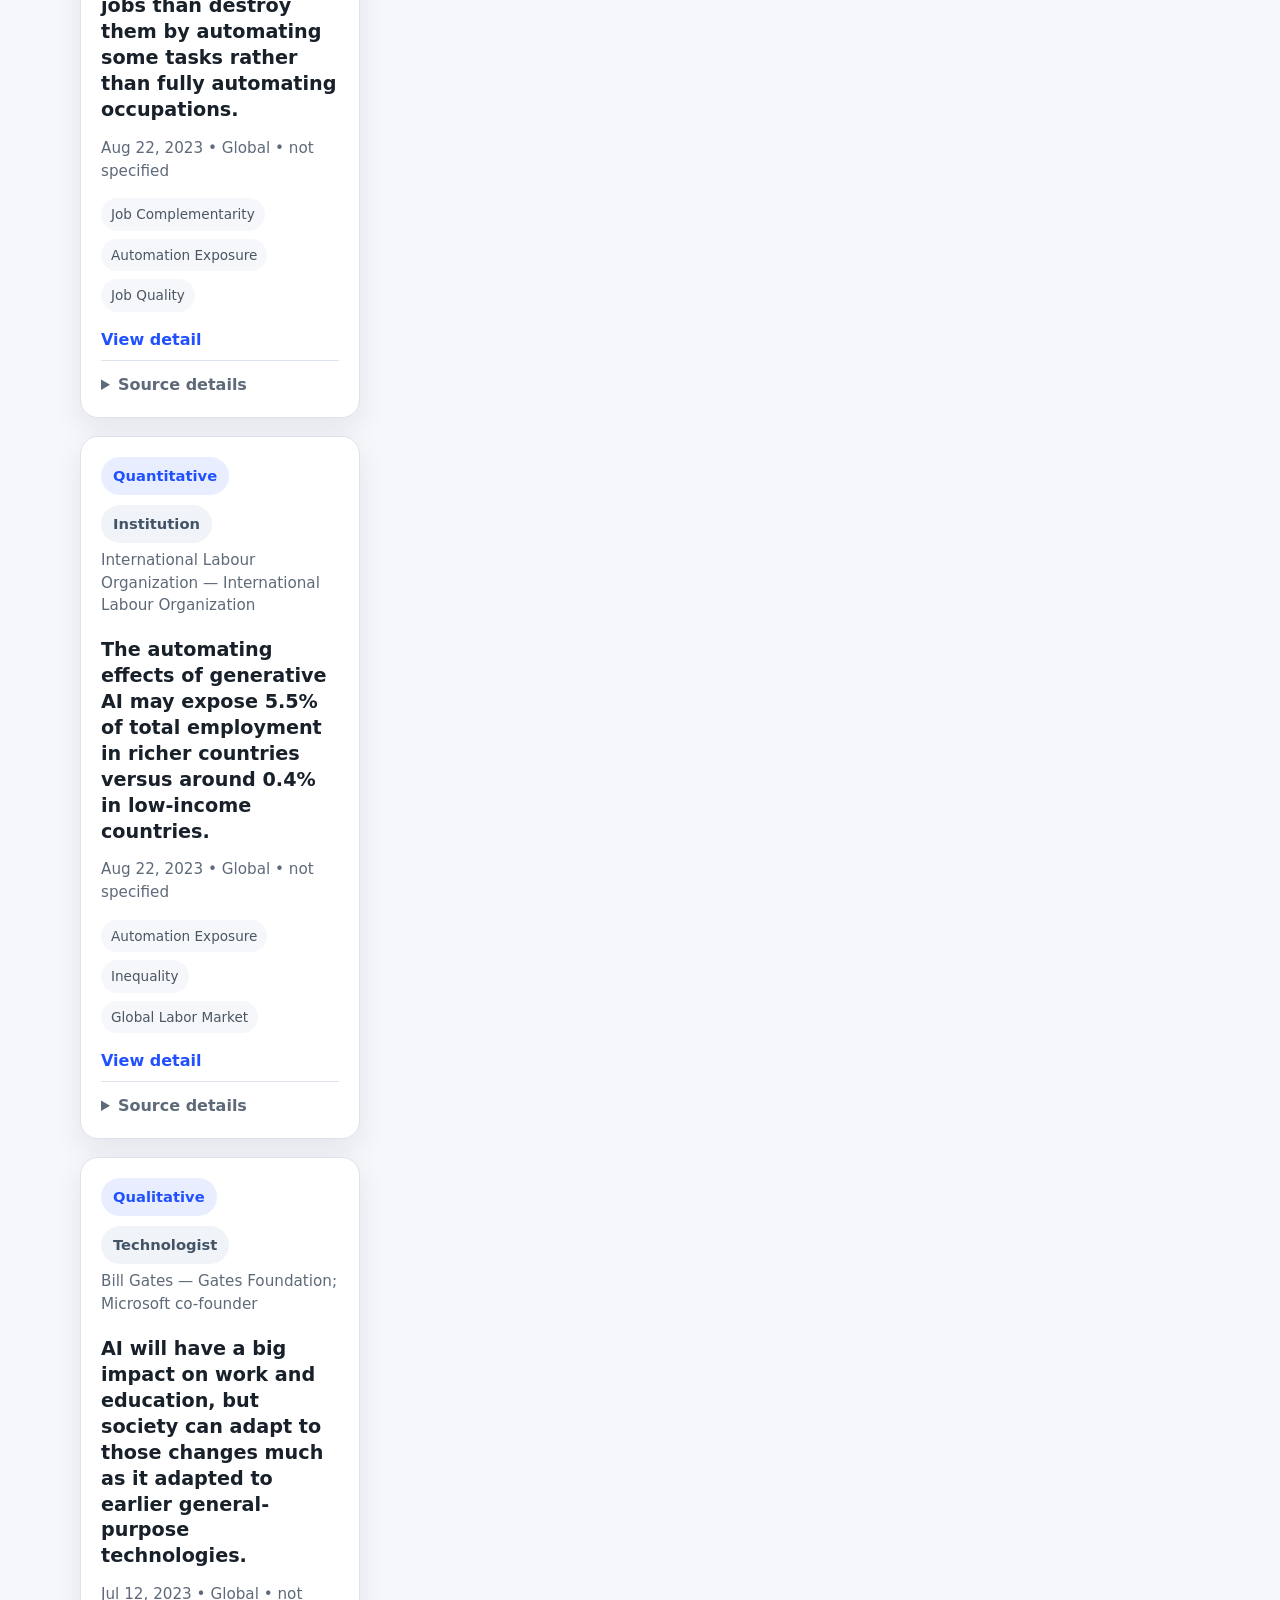
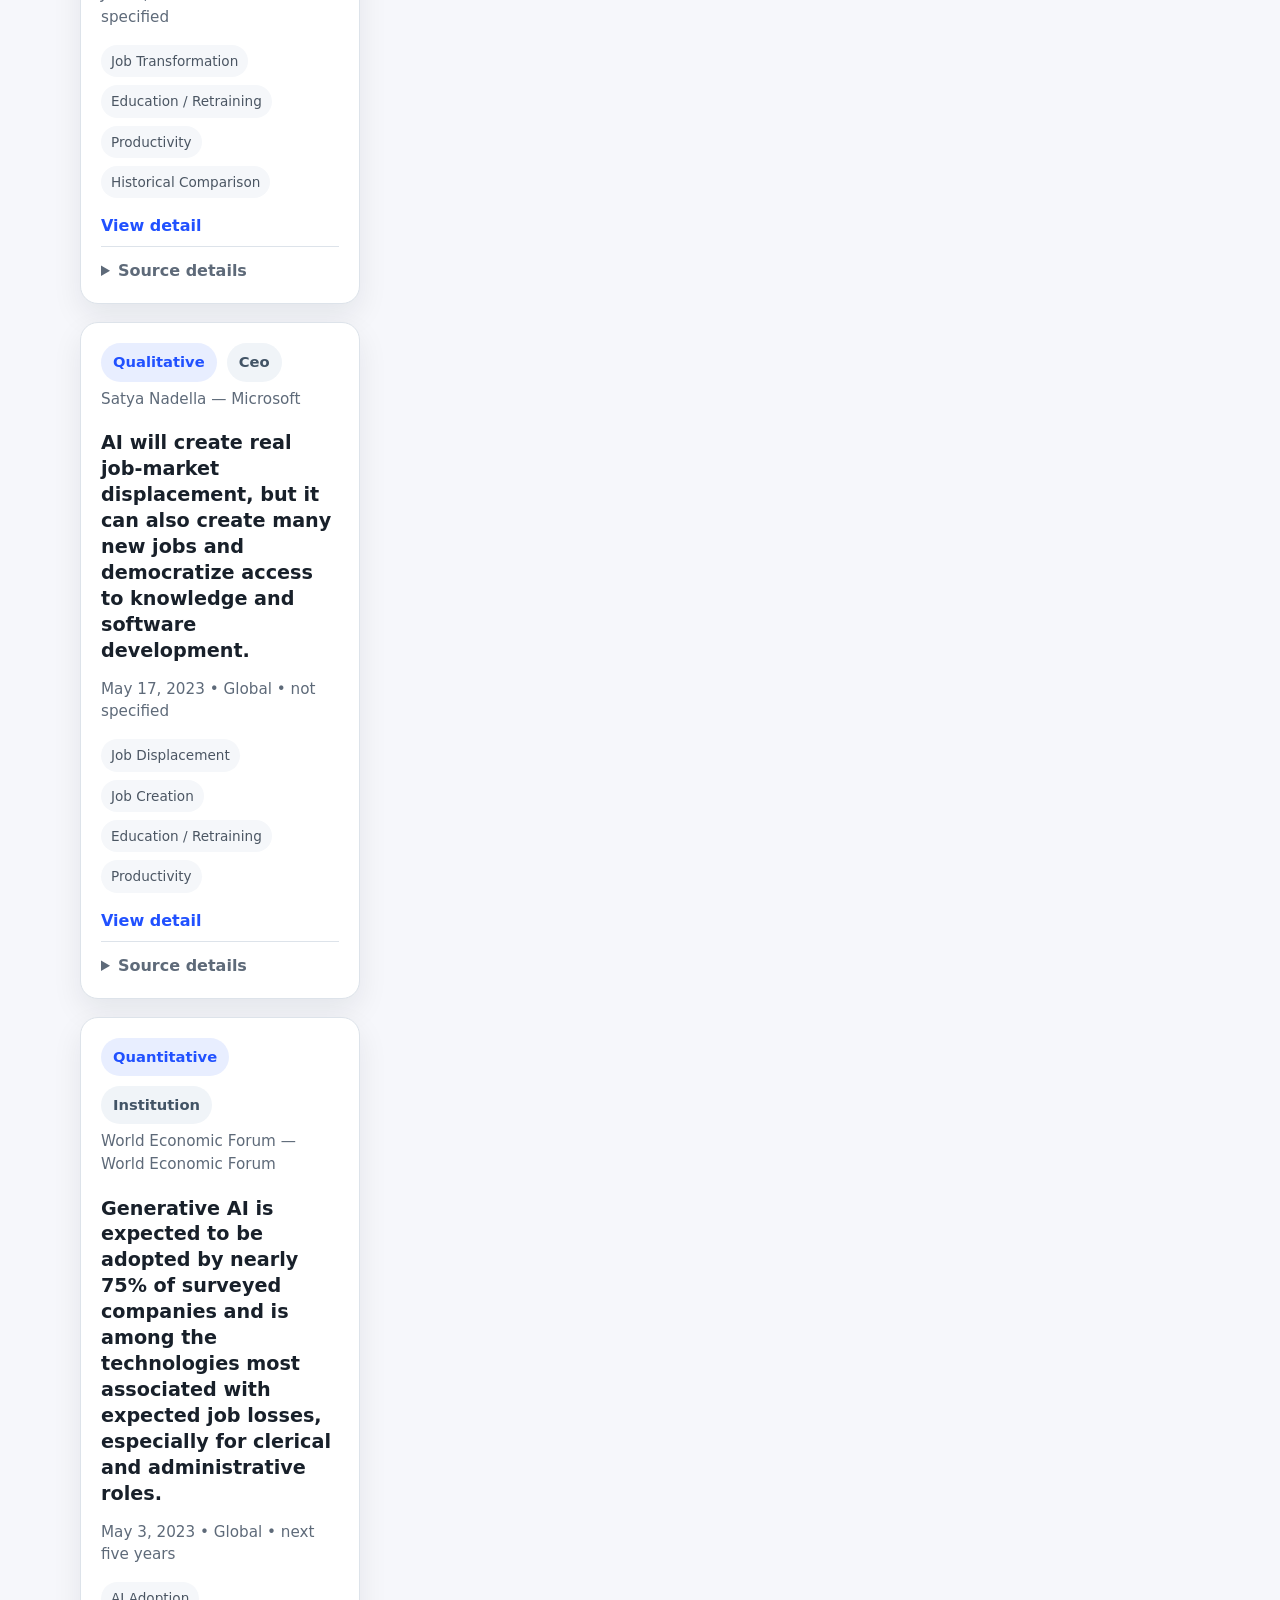
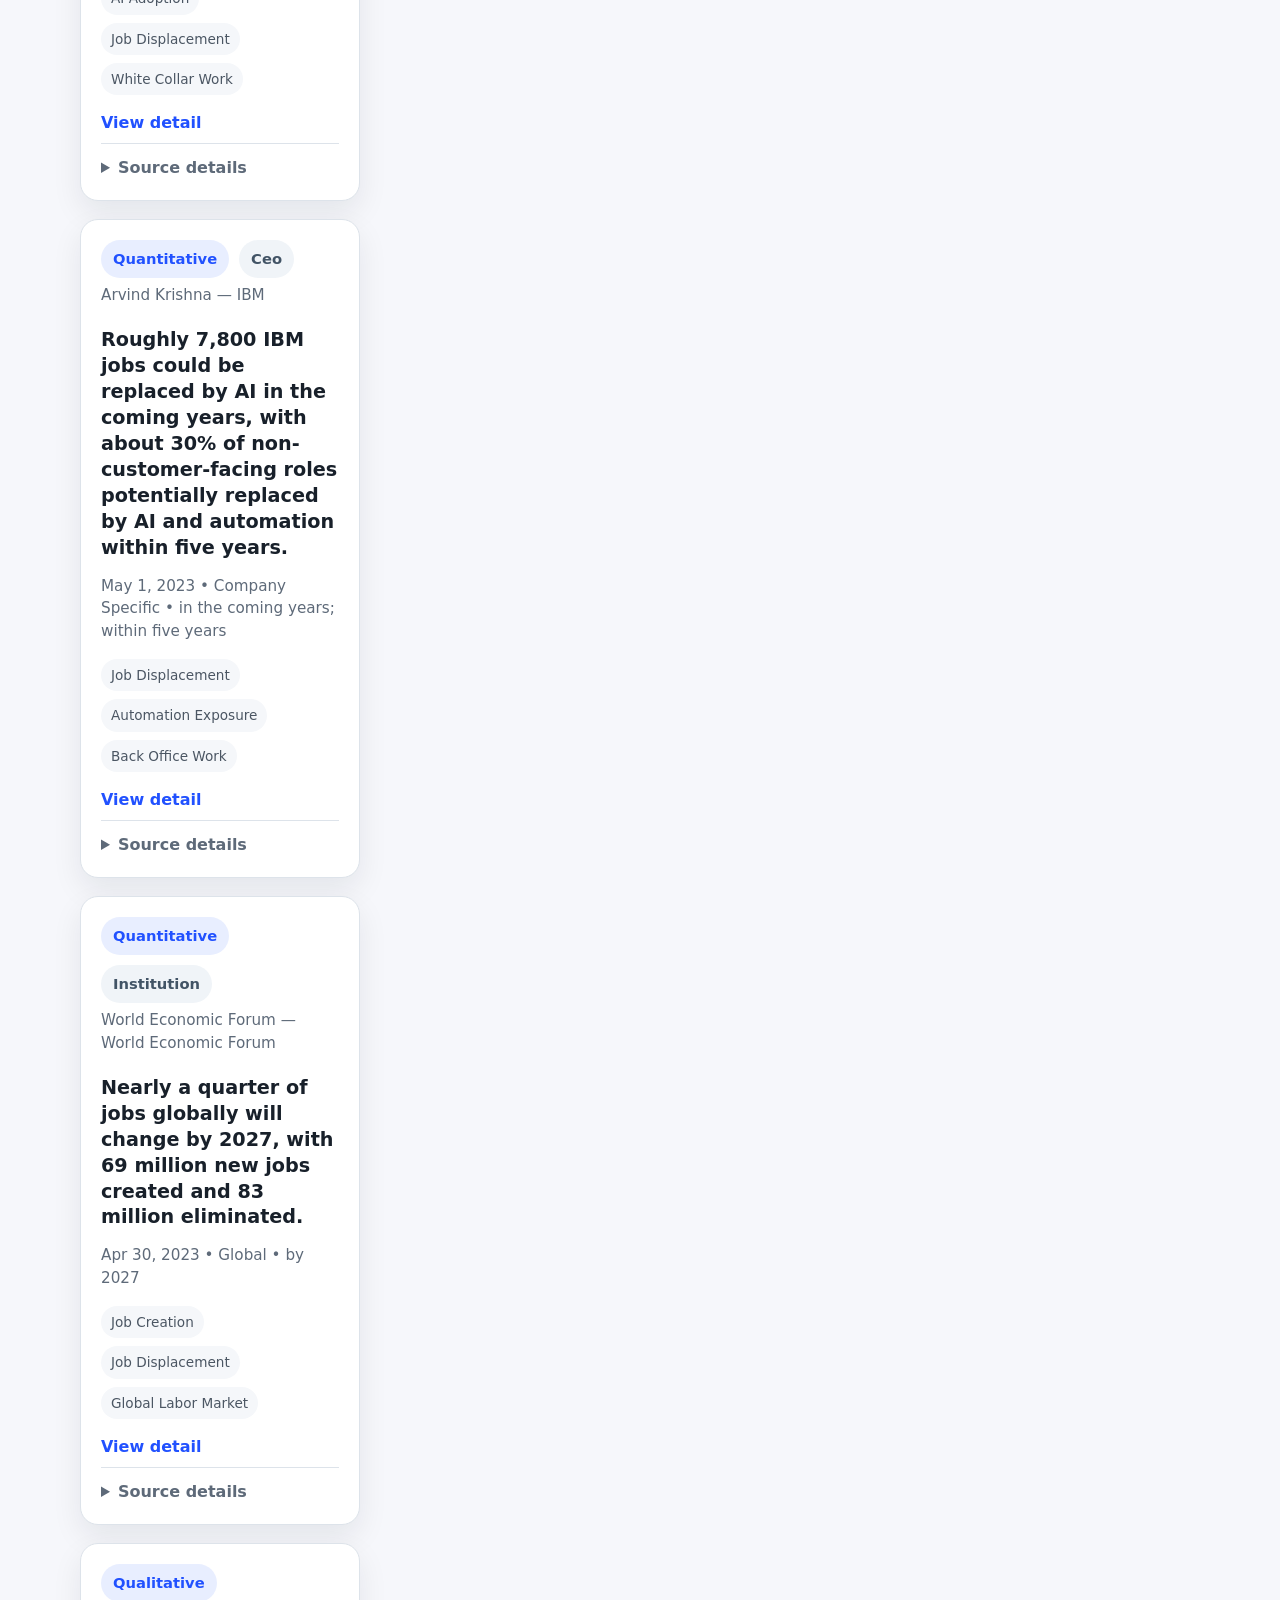
==== commit 29ce52a1: "Add speaker avatar photos to cards and detail page" ====
--- a/index.html
+++ b/index.html
@@ -106,12 +106,17 @@
 
     <template id="predictionCardTemplate">
       <article class="prediction-card">
-        <div class="card-topline">
-          <span class="badge badge-type"></span>
-          <span class="badge badge-speaker"></span>
+        <div class="card-header">
+          <img class="speaker-avatar" src="" alt="" />
+          <div class="card-header-text">
+            <div class="card-topline">
+              <span class="badge badge-type"></span>
+              <span class="badge badge-speaker"></span>
+            </div>
+            <p class="meta speaker-line"></p>
+          </div>
         </div>
         <h3 class="prediction-text"></h3>
-        <p class="meta speaker-line"></p>
         <p class="meta date-line"></p>
         <div class="tag-list"></div>
         <div class="card-actions">
--- a/styles.css
+++ b/styles.css
@@ -165,11 +165,31 @@
   padding: 20px;
 }
 
+.card-header {
+  display: flex;
+  align-items: center;
+  gap: 14px;
+  margin-bottom: 14px;
+}
+
+.speaker-avatar {
+  width: 52px;
+  height: 52px;
+  border-radius: 50%;
+  object-fit: cover;
+  flex-shrink: 0;
+  background: var(--accent-soft);
+  border: 2px solid var(--border);
+}
+
+.card-header-text {
+  min-width: 0;
+}
+
 .card-topline {
   display: flex;
   flex-wrap: wrap;
   gap: 10px;
-  margin-bottom: 14px;
 }
 
 .badge-speaker {
@@ -351,6 +371,16 @@
     padding: 16px;
   }
 
+  .speaker-avatar {
+    width: 44px;
+    height: 44px;
+  }
+
+  .card-header {
+    gap: 10px;
+    margin-bottom: 10px;
+  }
+
 
   .prediction-text {
     font-size: 1rem;
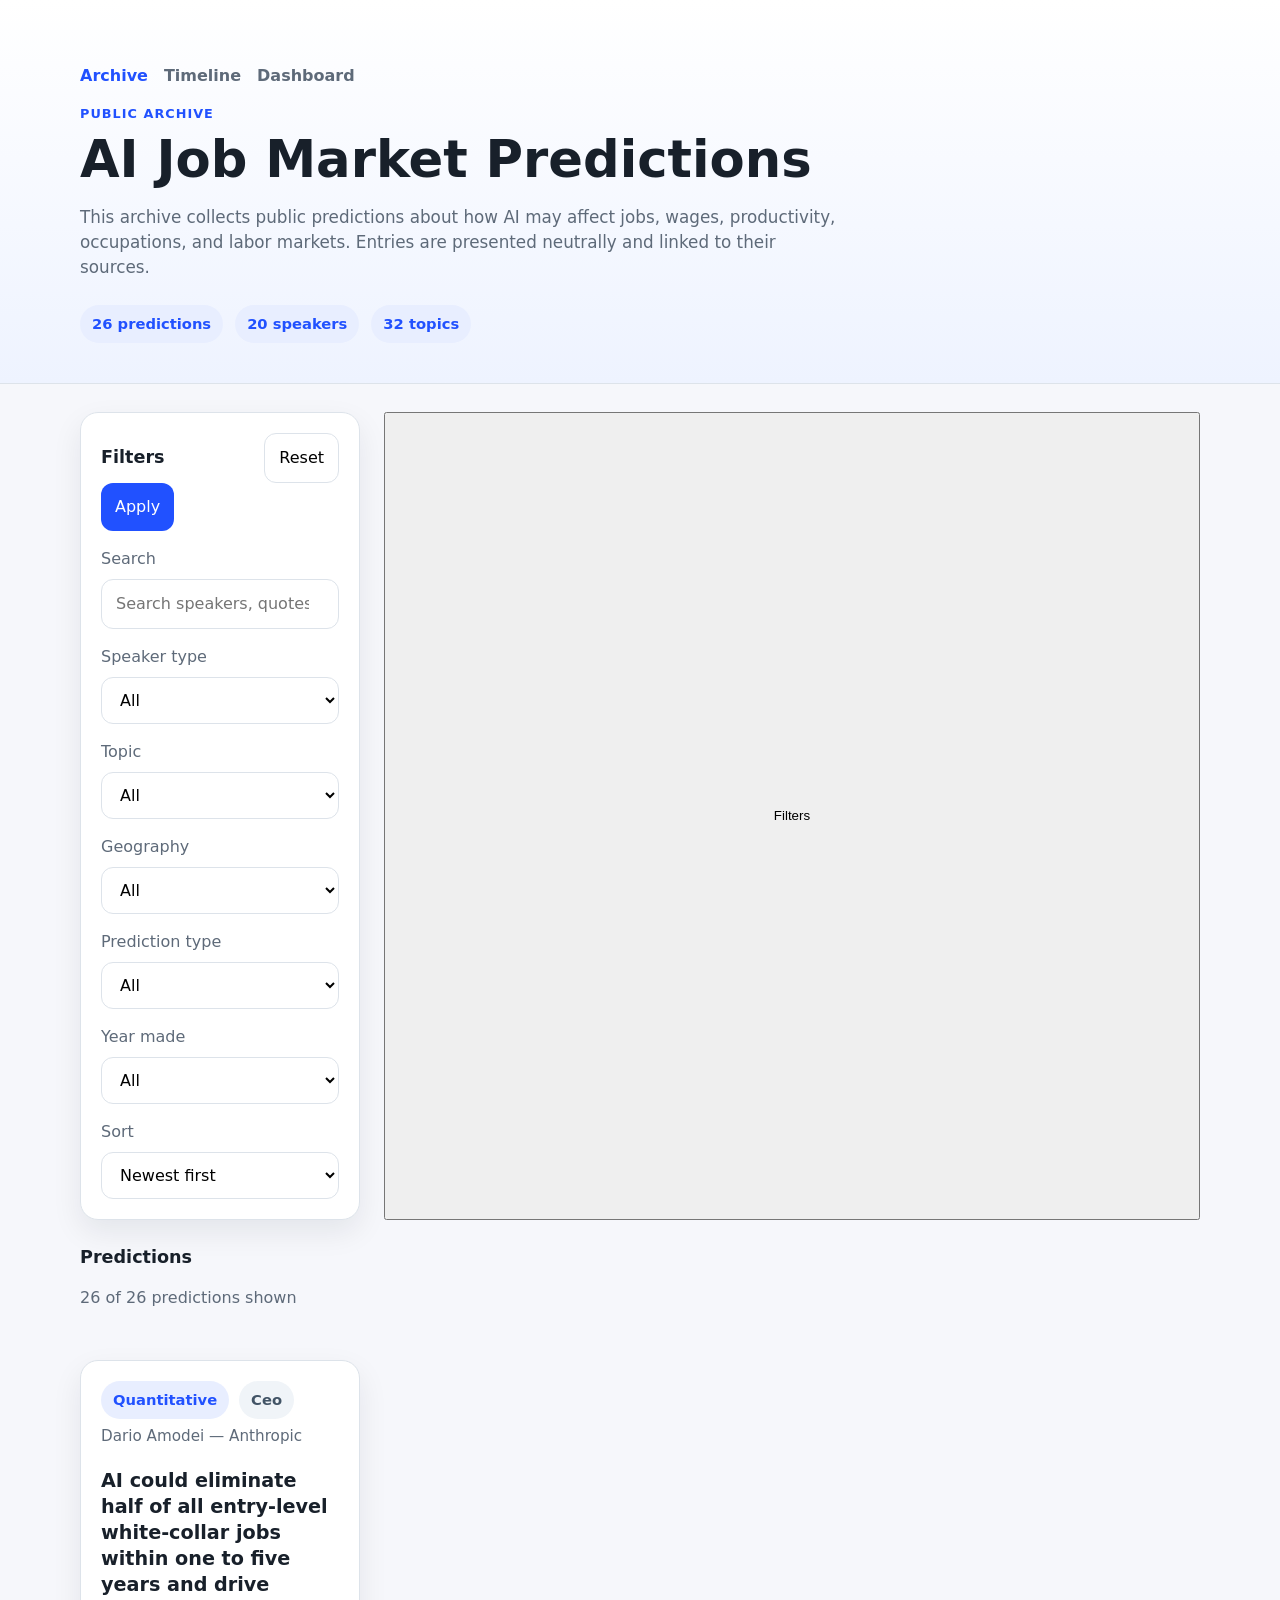
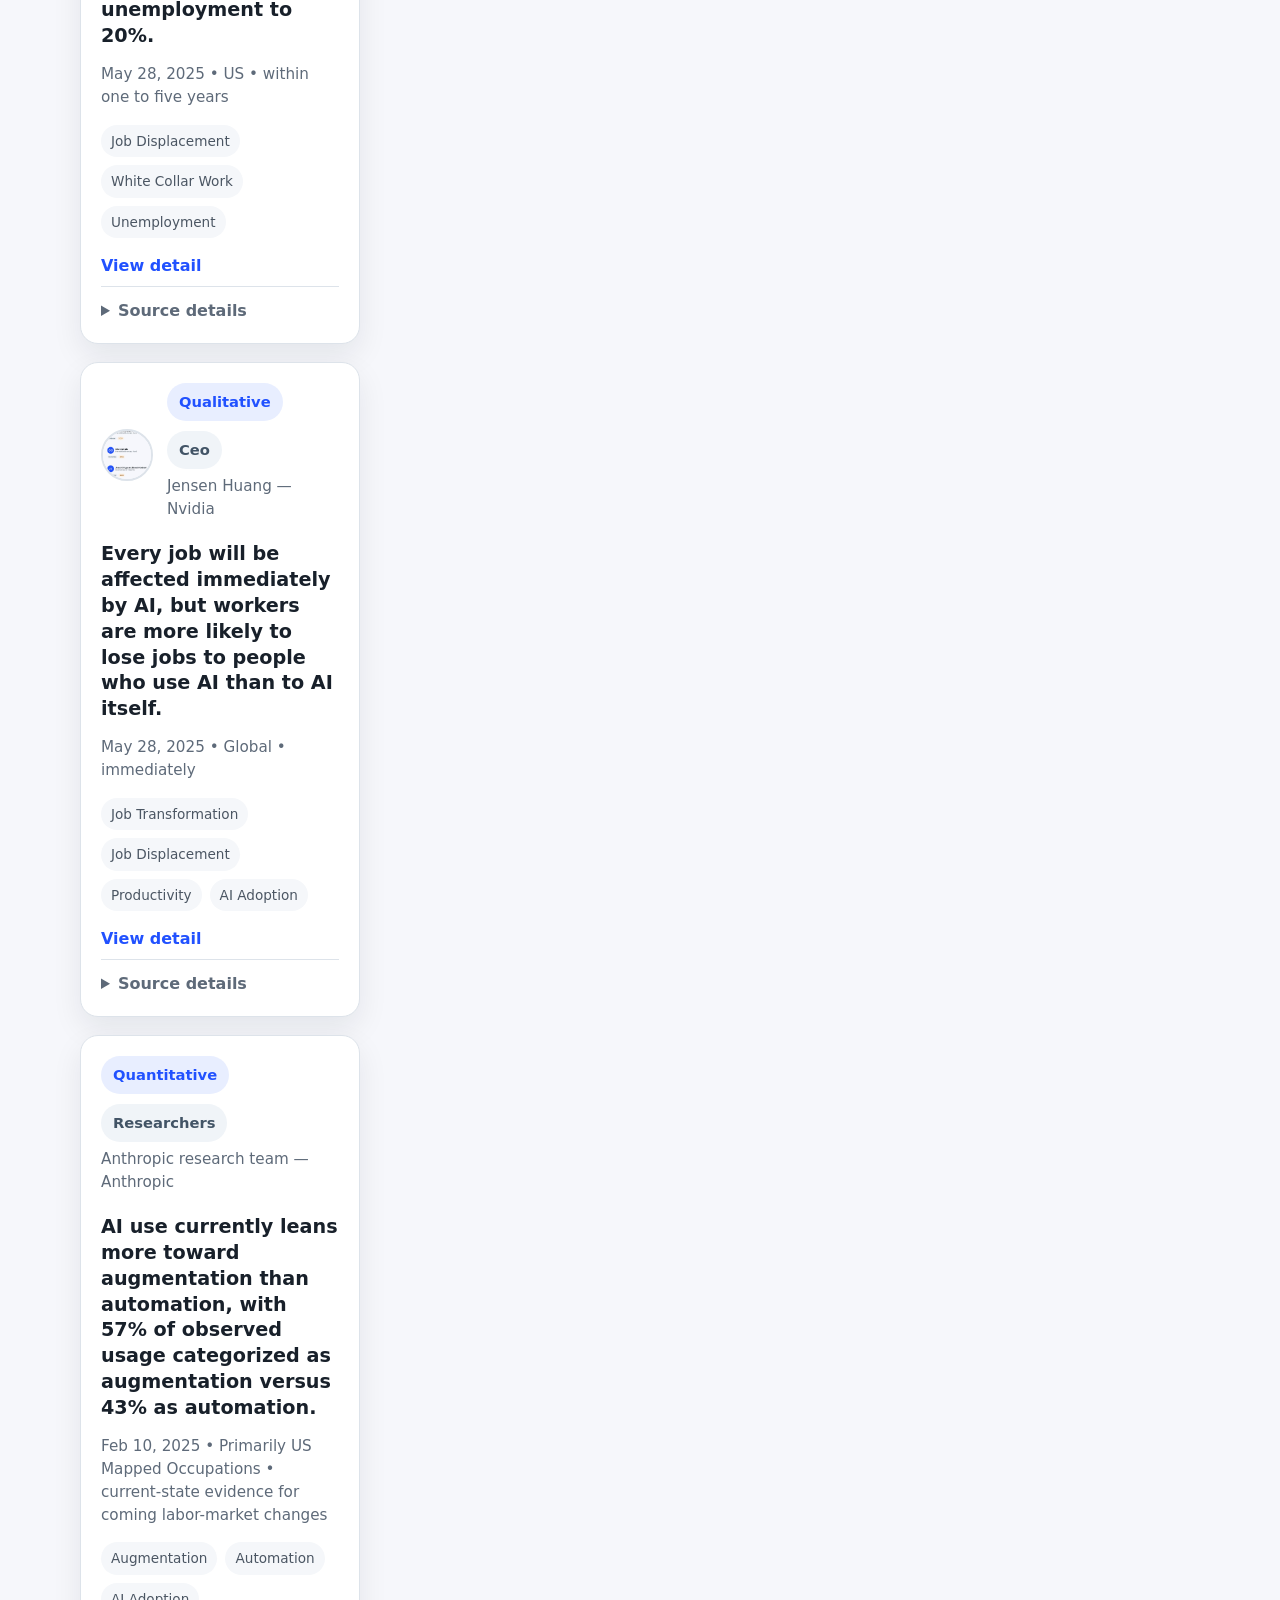
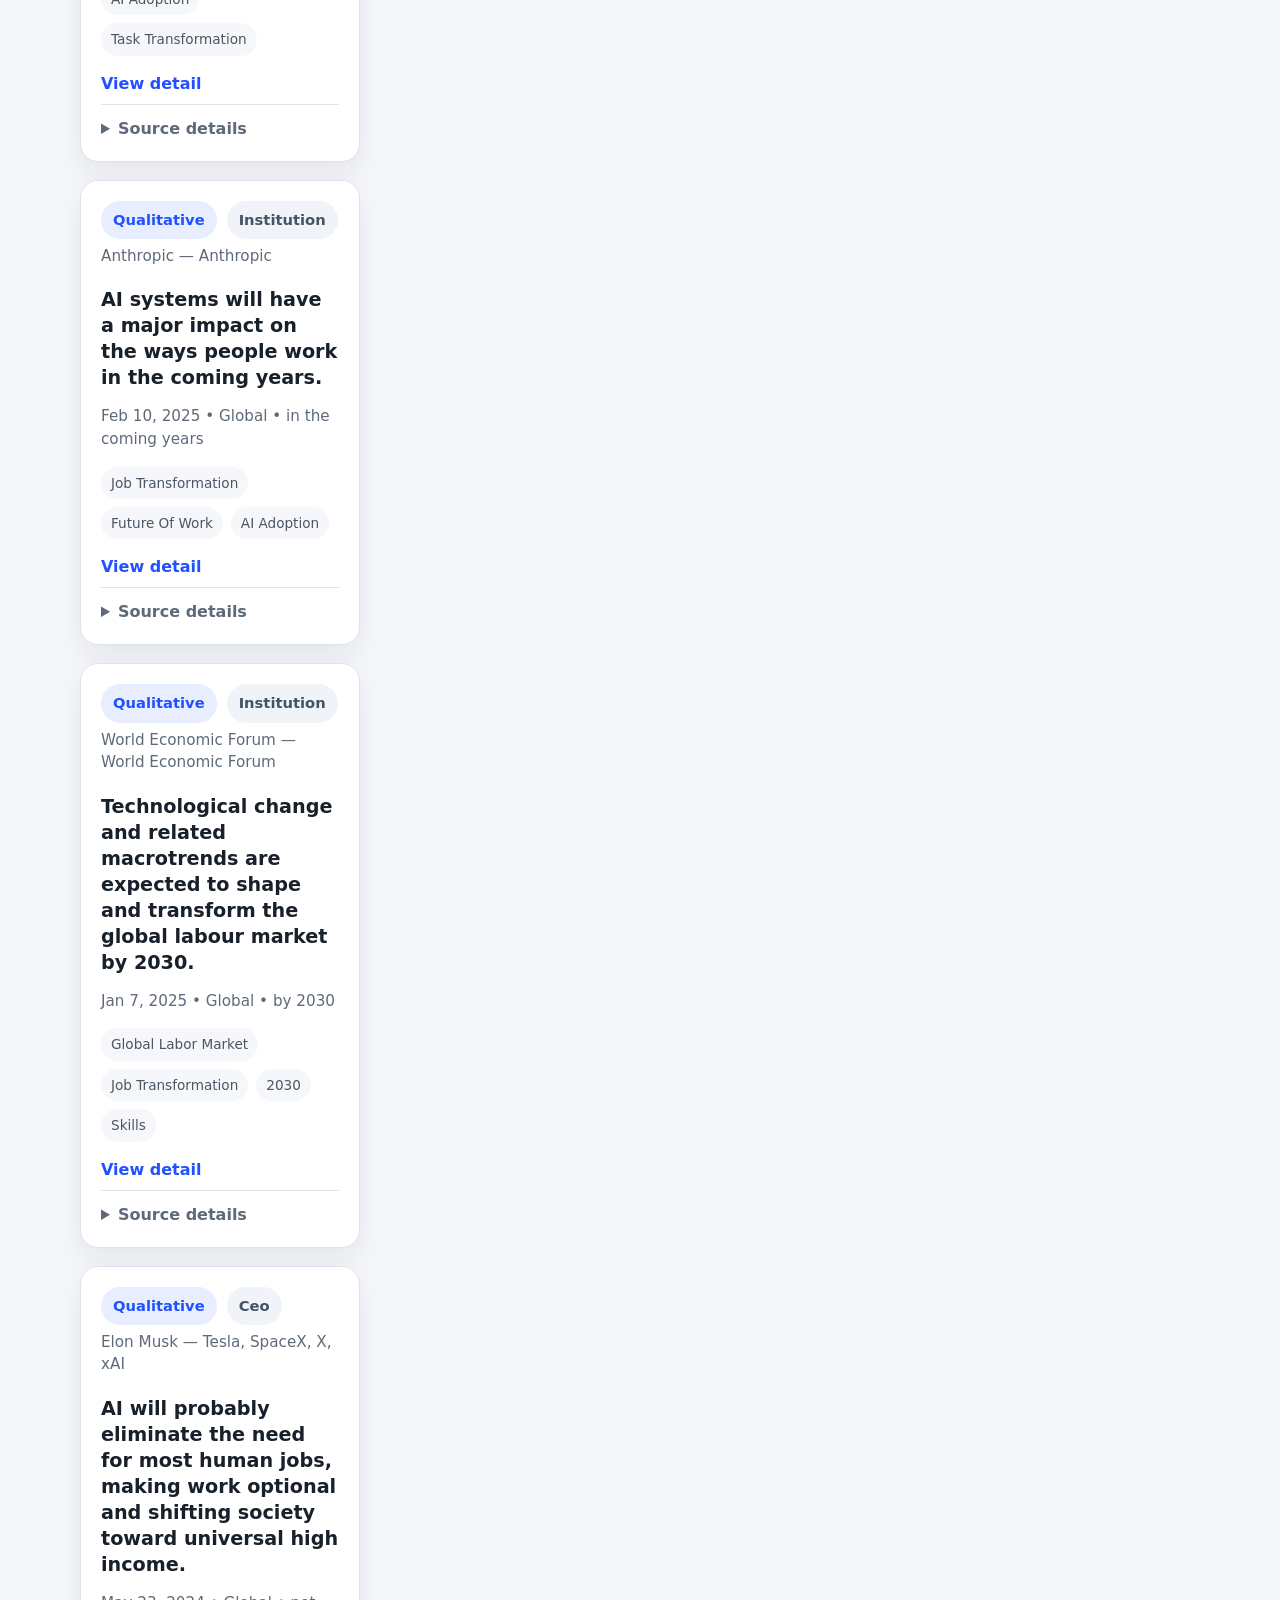
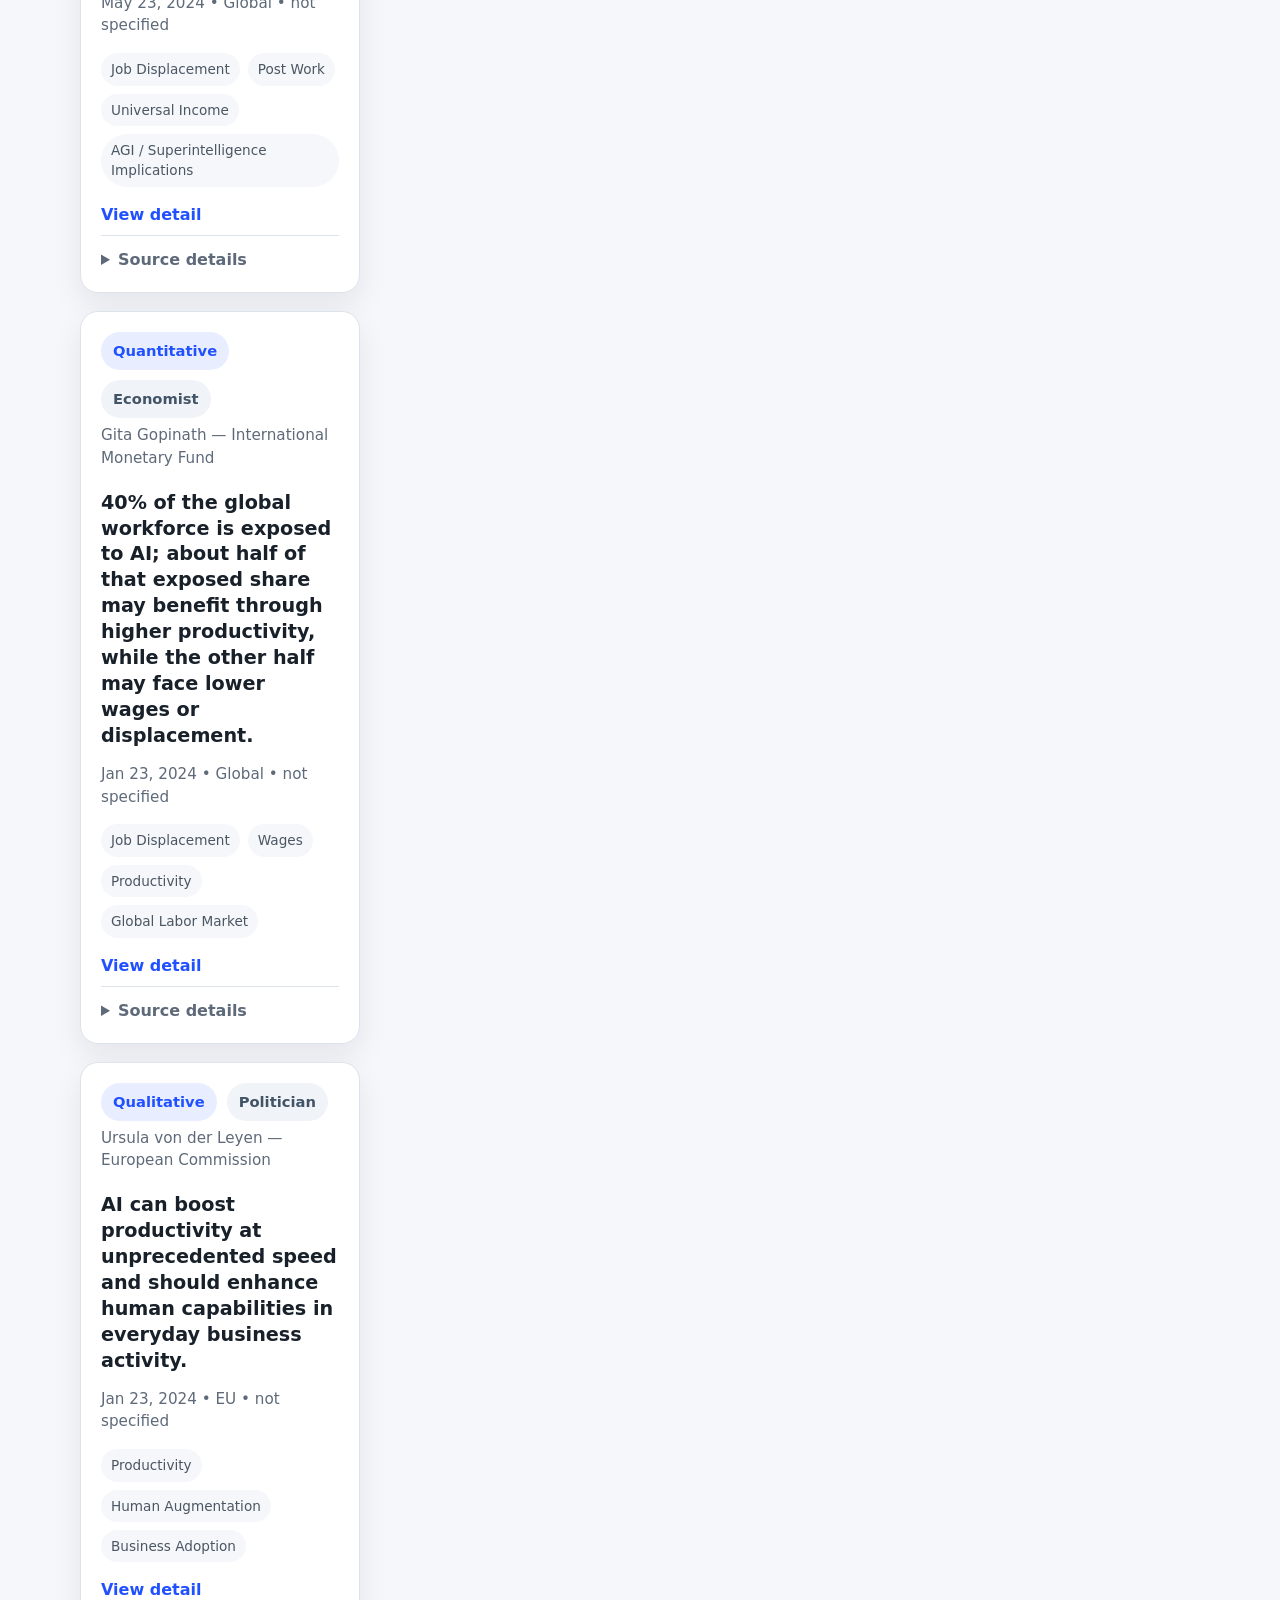
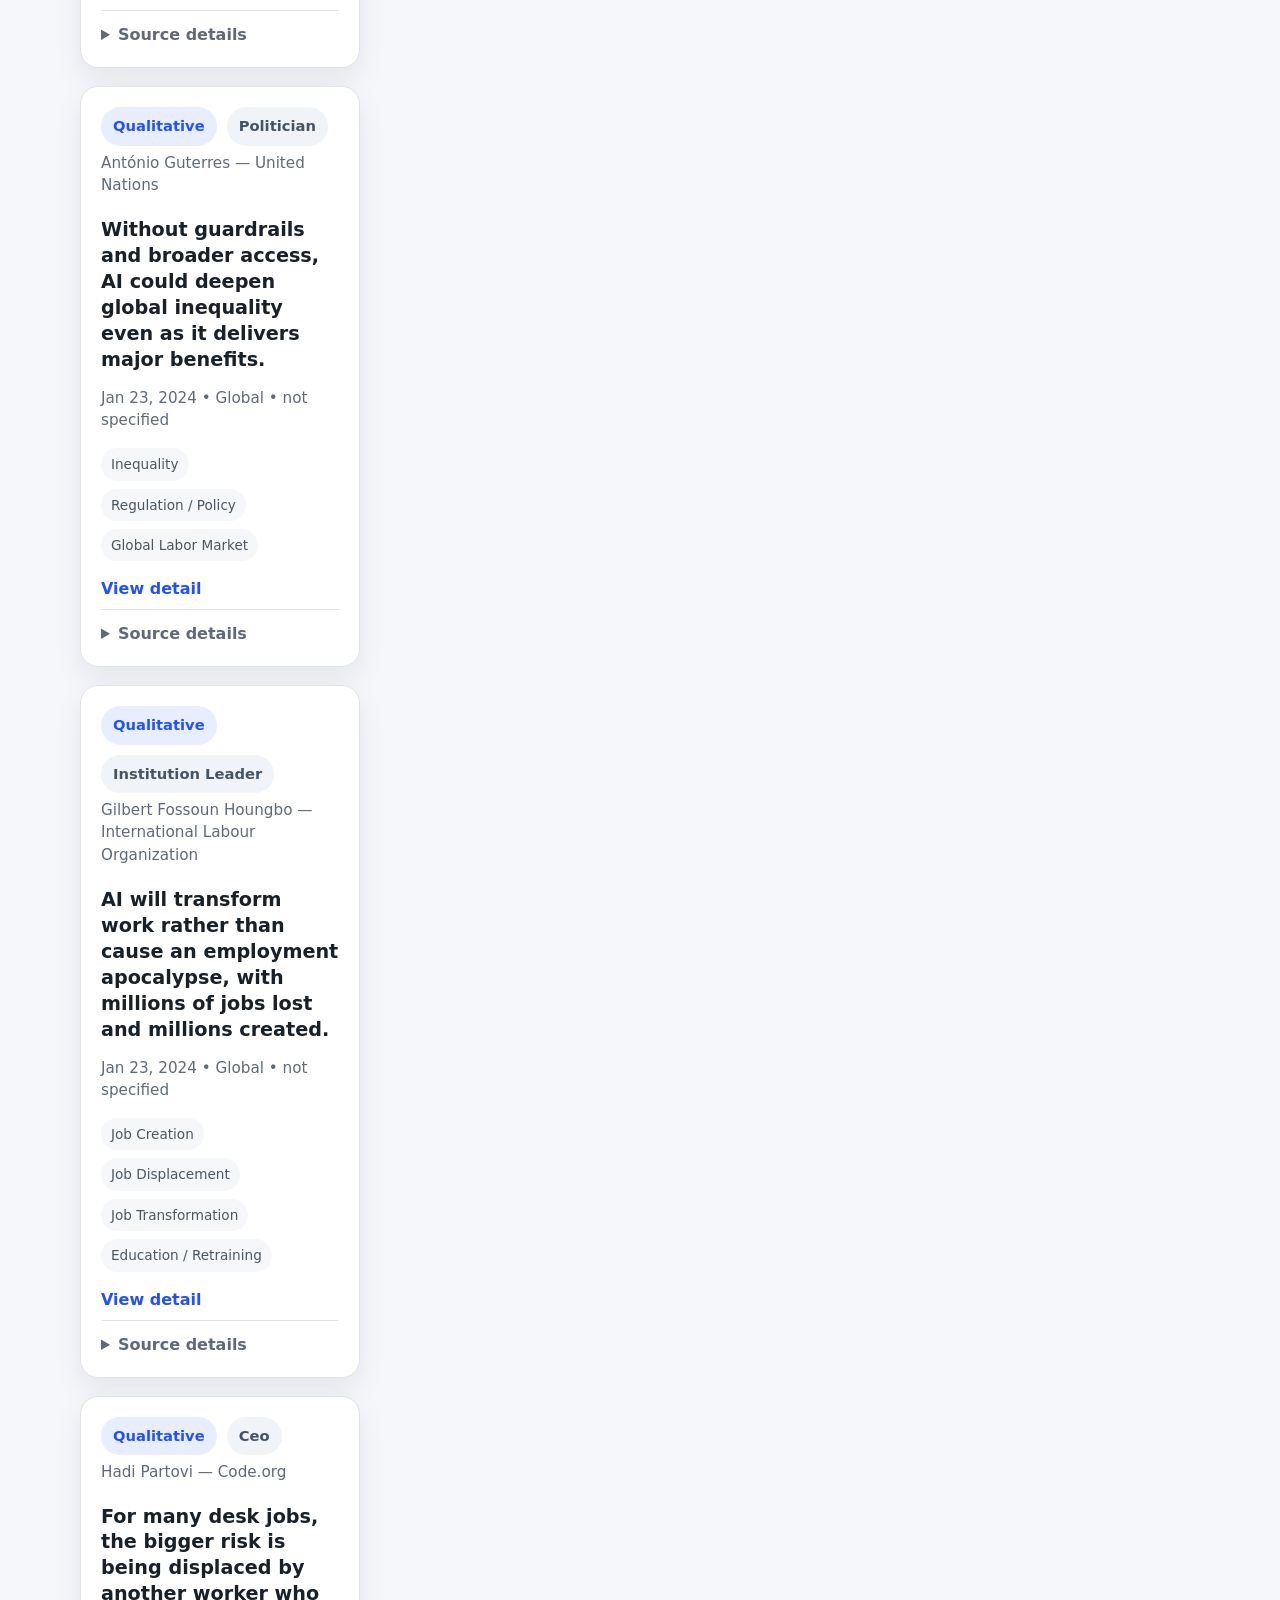
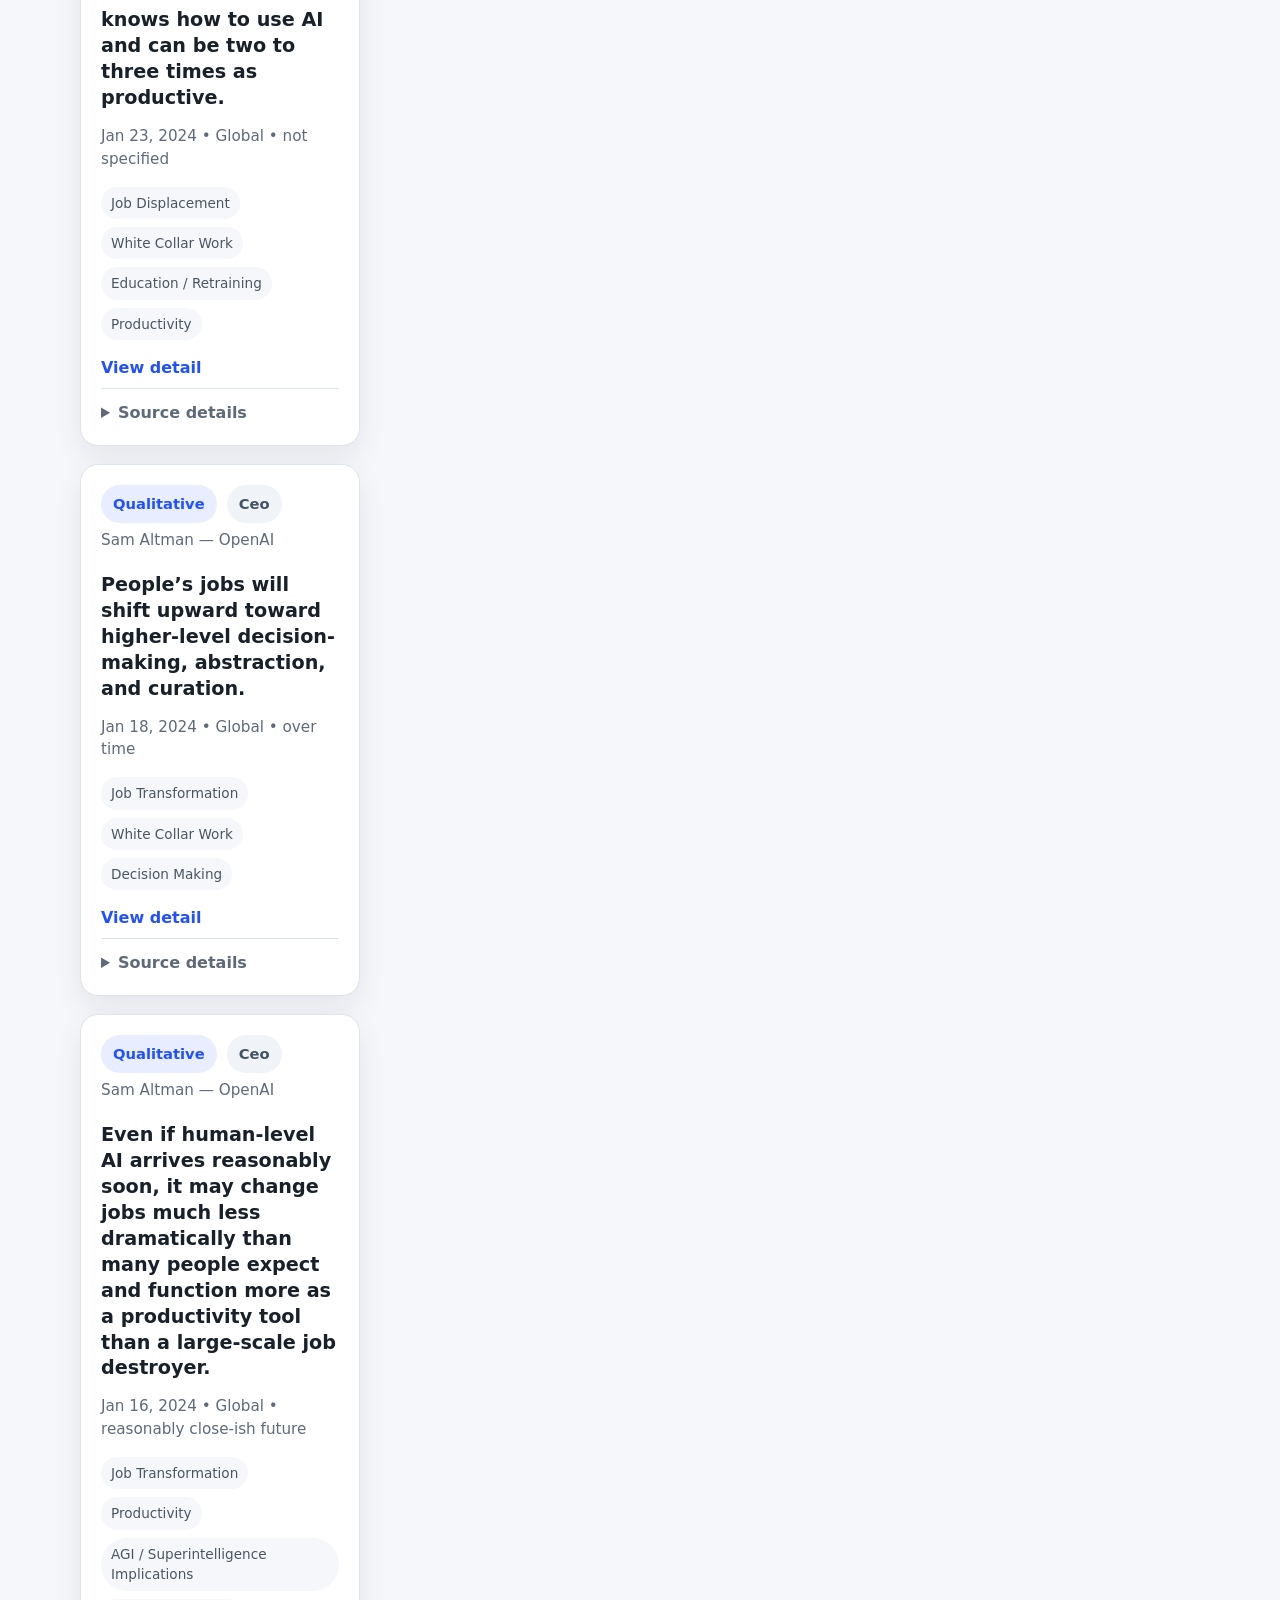
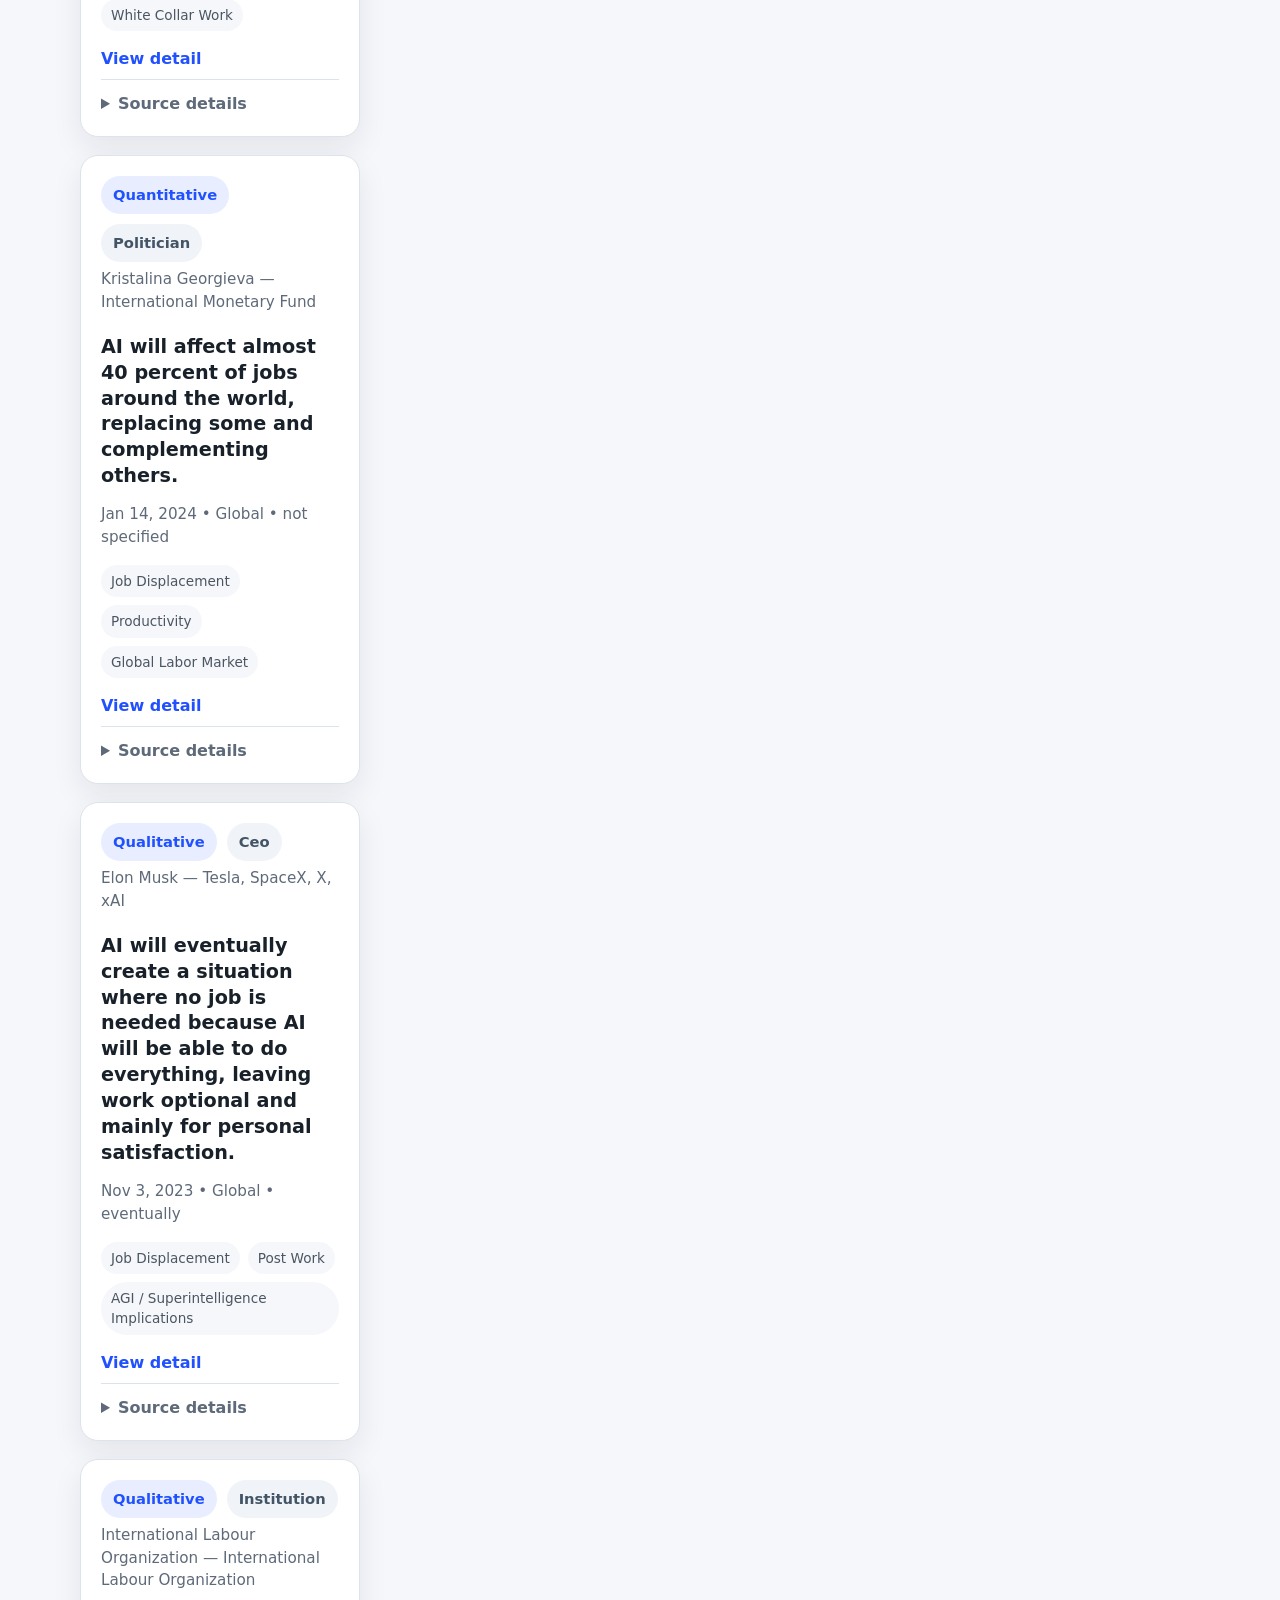
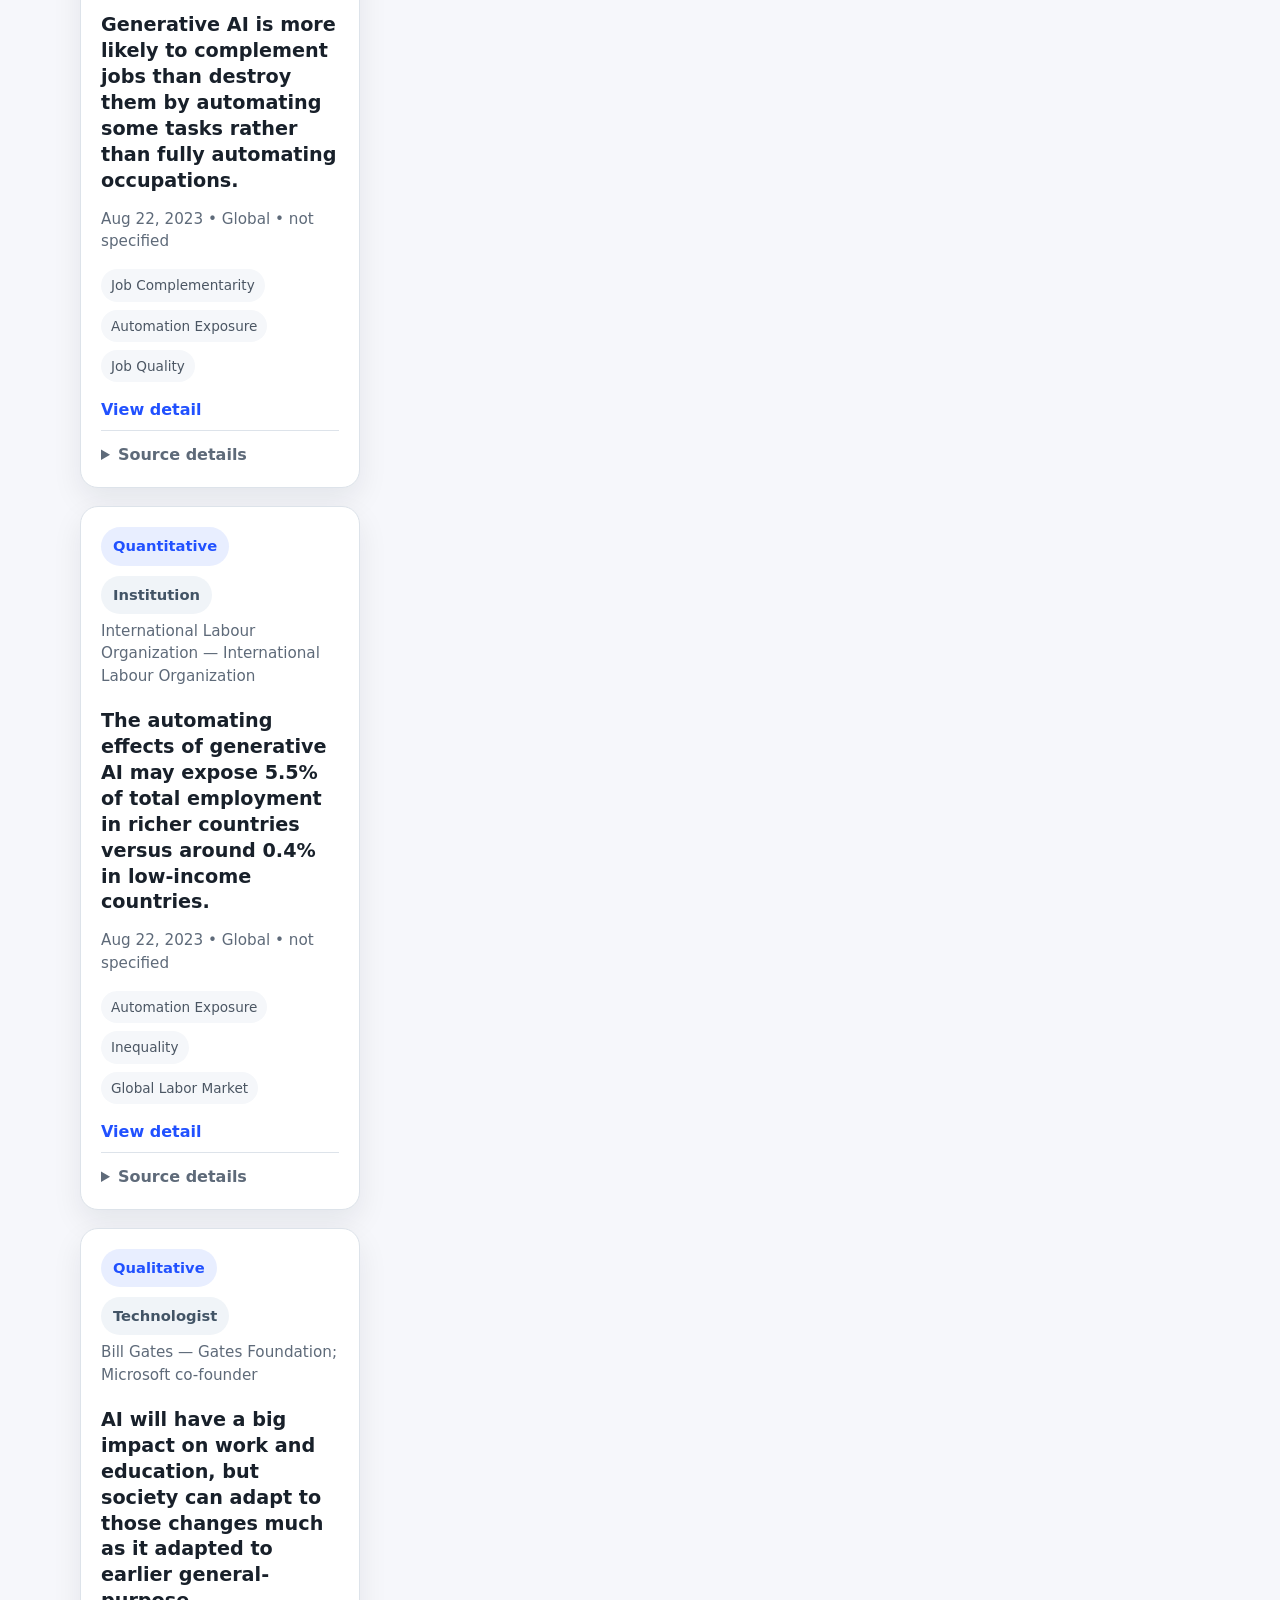
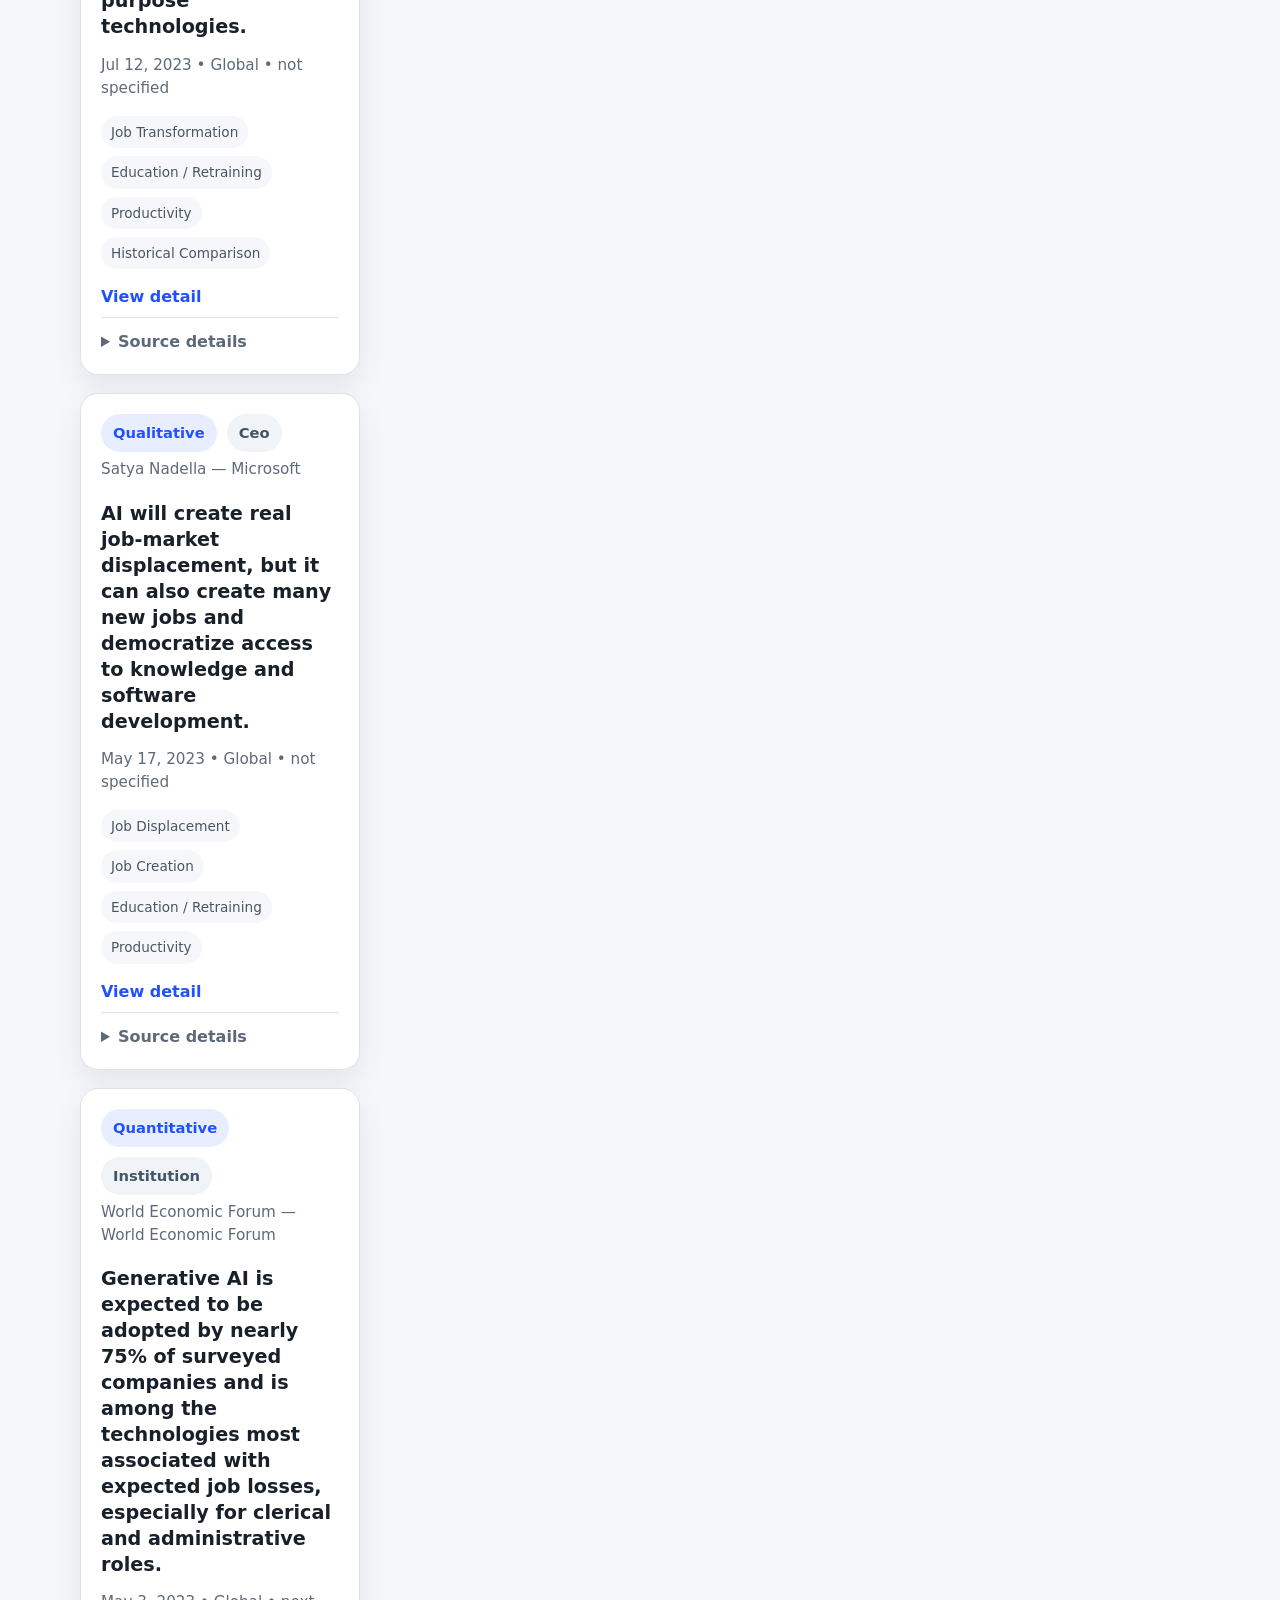
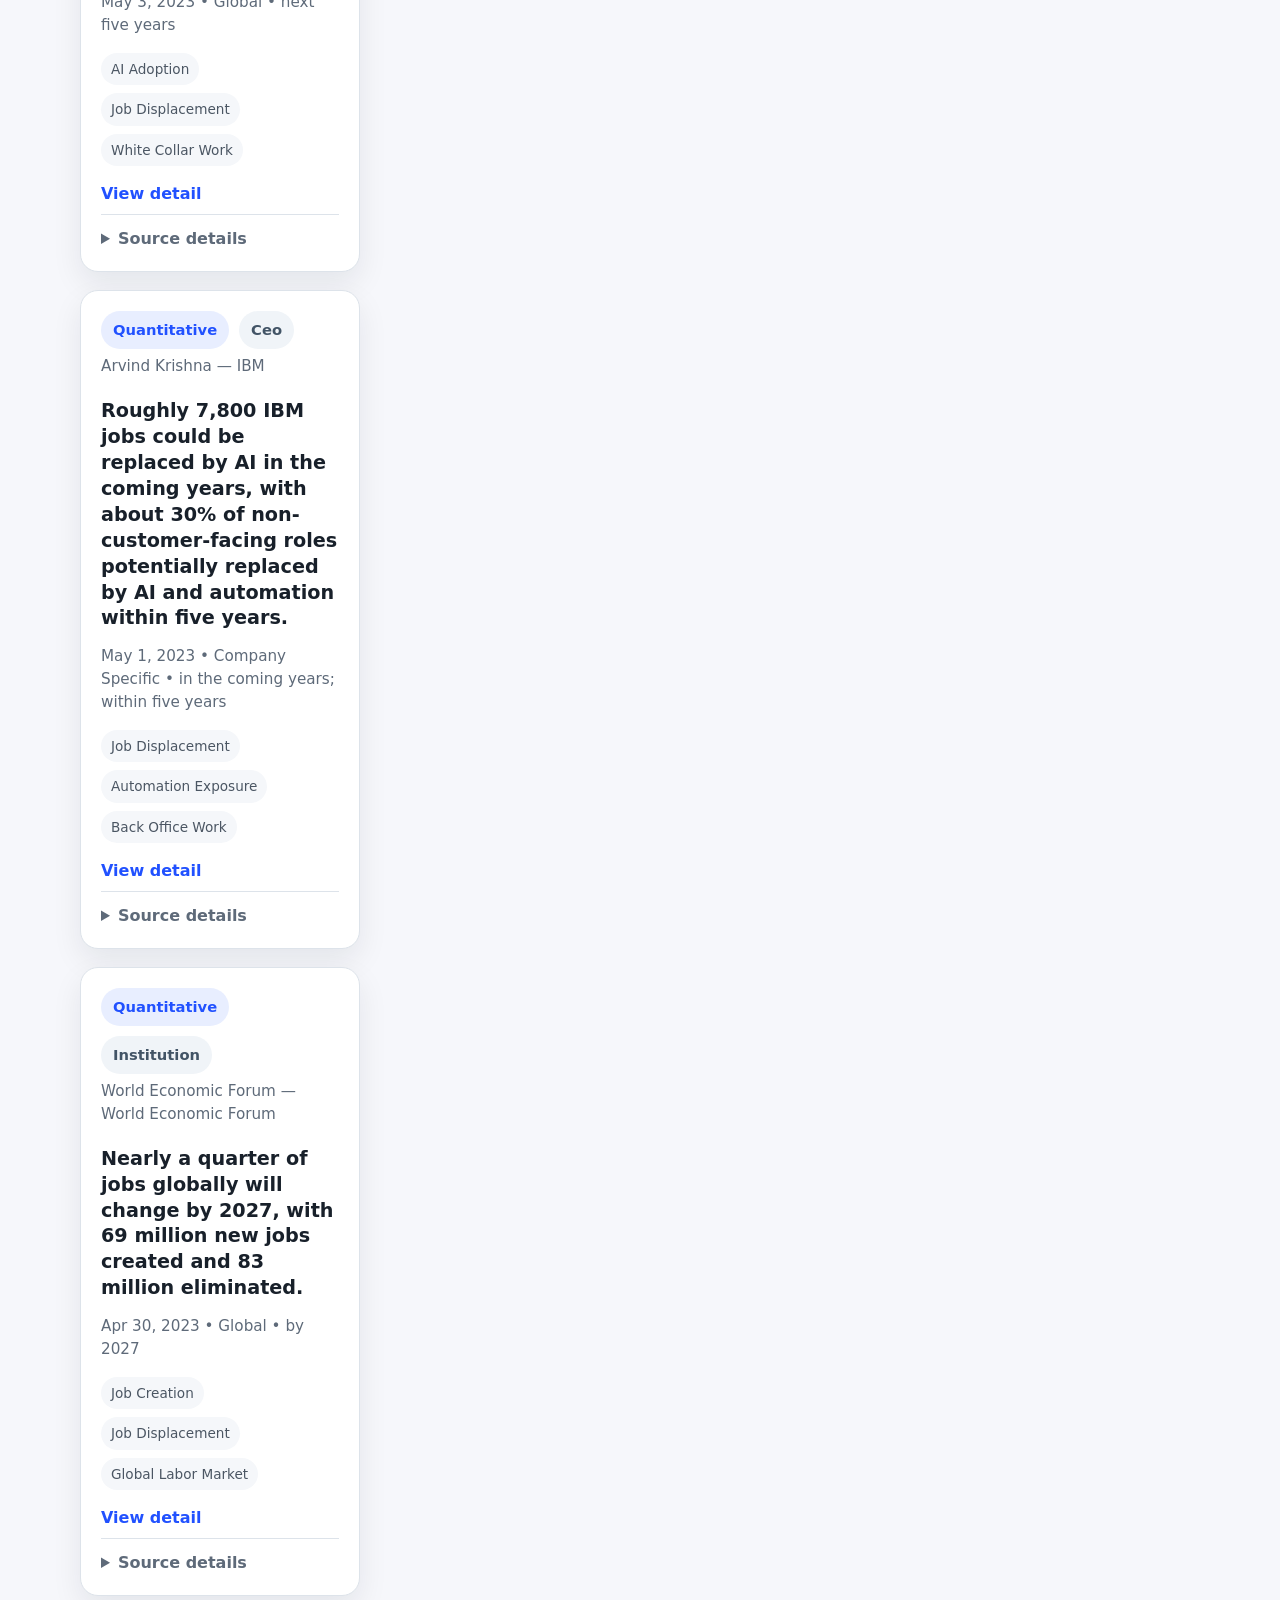
==== commit 6bfce91b: "Add timeline view + 2026 support + nav links" ====
--- a/index.html
+++ b/index.html
@@ -15,6 +15,7 @@
       <div class="container">
         <nav style="display:flex;gap:16px;margin-bottom:16px;">
           <a href="index.html" style="color:var(--accent);font-weight:600;text-decoration:none;">Archive</a>
+          <a href="timeline.html" style="color:var(--muted);font-weight:600;text-decoration:none;">Timeline</a>
           <a href="dashboard.html" style="color:var(--muted);font-weight:600;text-decoration:none;">Dashboard</a>
         </nav>
         <p class="eyebrow">Public archive</p>
--- a/styles.css
+++ b/styles.css
@@ -406,3 +406,104 @@
     font-size: 0.9rem;
   }
 }
+
+/* ── Timeline ──────────────────────────────────────────── */
+.timeline {
+  position: relative;
+  padding-left: 0;
+}
+
+.year-group {
+  margin-bottom: 48px;
+}
+
+.year-marker {
+  display: flex;
+  align-items: center;
+  gap: 16px;
+  margin-bottom: 20px;
+  position: relative;
+}
+
+.year-marker::before {
+  content: "";
+  position: absolute;
+  left: 11px;
+  top: 100%;
+  bottom: -28px;
+  width: 2px;
+  background: var(--border);
+}
+
+.year-group:last-child .year-marker::before {
+  display: none;
+}
+
+.year-label {
+  display: inline-flex;
+  align-items: center;
+  justify-content: center;
+  width: 52px;
+  height: 52px;
+  border-radius: 50%;
+  background: var(--accent);
+  color: #fff;
+  font-weight: 800;
+  font-size: 1rem;
+  letter-spacing: 0.02em;
+  flex-shrink: 0;
+  box-shadow: 0 0 0 6px var(--accent-soft);
+}
+
+.year-entries {
+  display: flex;
+  flex-direction: column;
+  gap: 16px;
+  padding-left: 40px;
+  border-left: 2px solid var(--border);
+  margin-left: 25px;
+}
+
+.timeline-entry {
+  position: relative;
+  display: grid;
+  grid-template-columns: 0 1fr;
+}
+
+.entry-dot {
+  position: absolute;
+  left: -41px;
+  top: 24px;
+  width: 12px;
+  height: 12px;
+  border-radius: 50%;
+  background: var(--accent);
+  border: 3px solid var(--accent-soft);
+  box-shadow: 0 0 0 3px var(--panel);
+}
+
+.timeline-entry .card {
+  padding: 20px;
+  border-radius: var(--radius);
+}
+
+@media (max-width: 640px) {
+  .year-label {
+    width: 44px;
+    height: 44px;
+    font-size: 0.9rem;
+  }
+
+  .year-entries {
+    padding-left: 28px;
+    margin-left: 20px;
+  }
+
+  .entry-dot {
+    left: -33px;
+  }
+
+  .timeline-entry .card {
+    padding: 16px;
+  }
+}
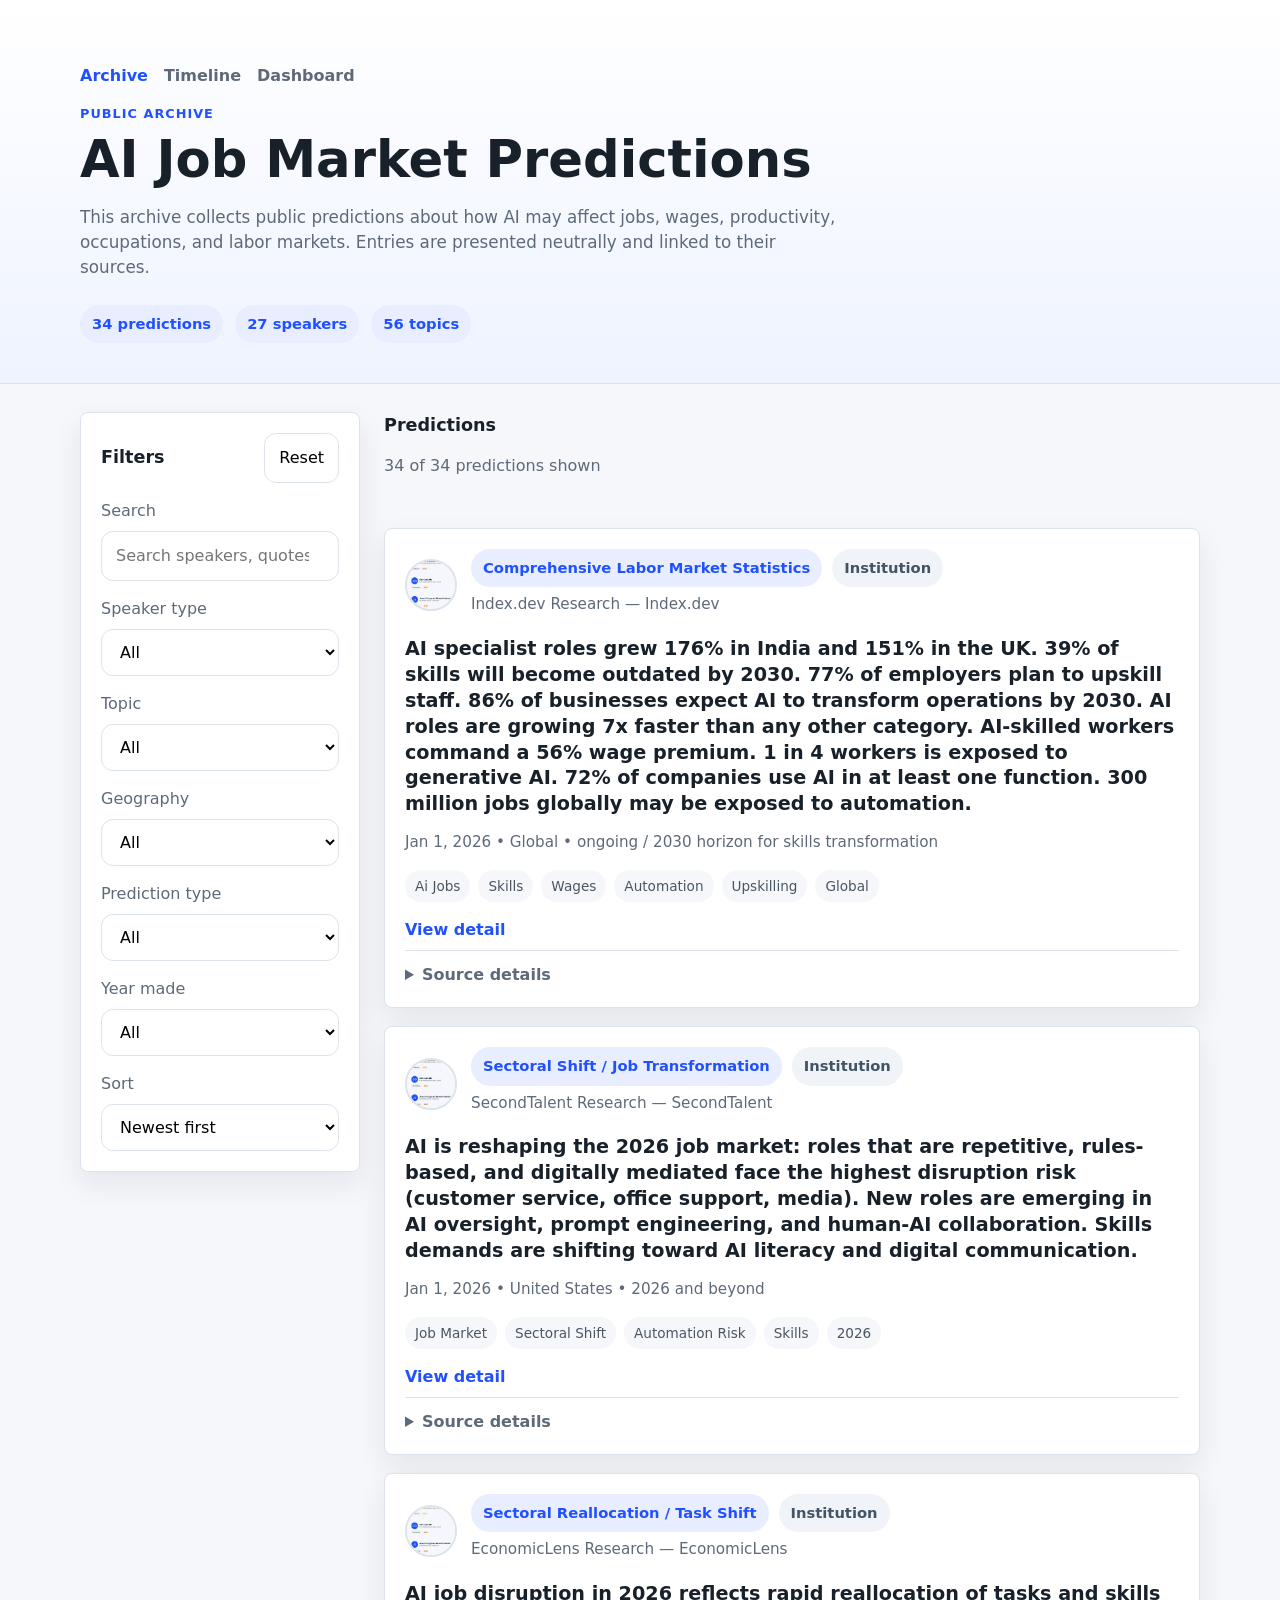
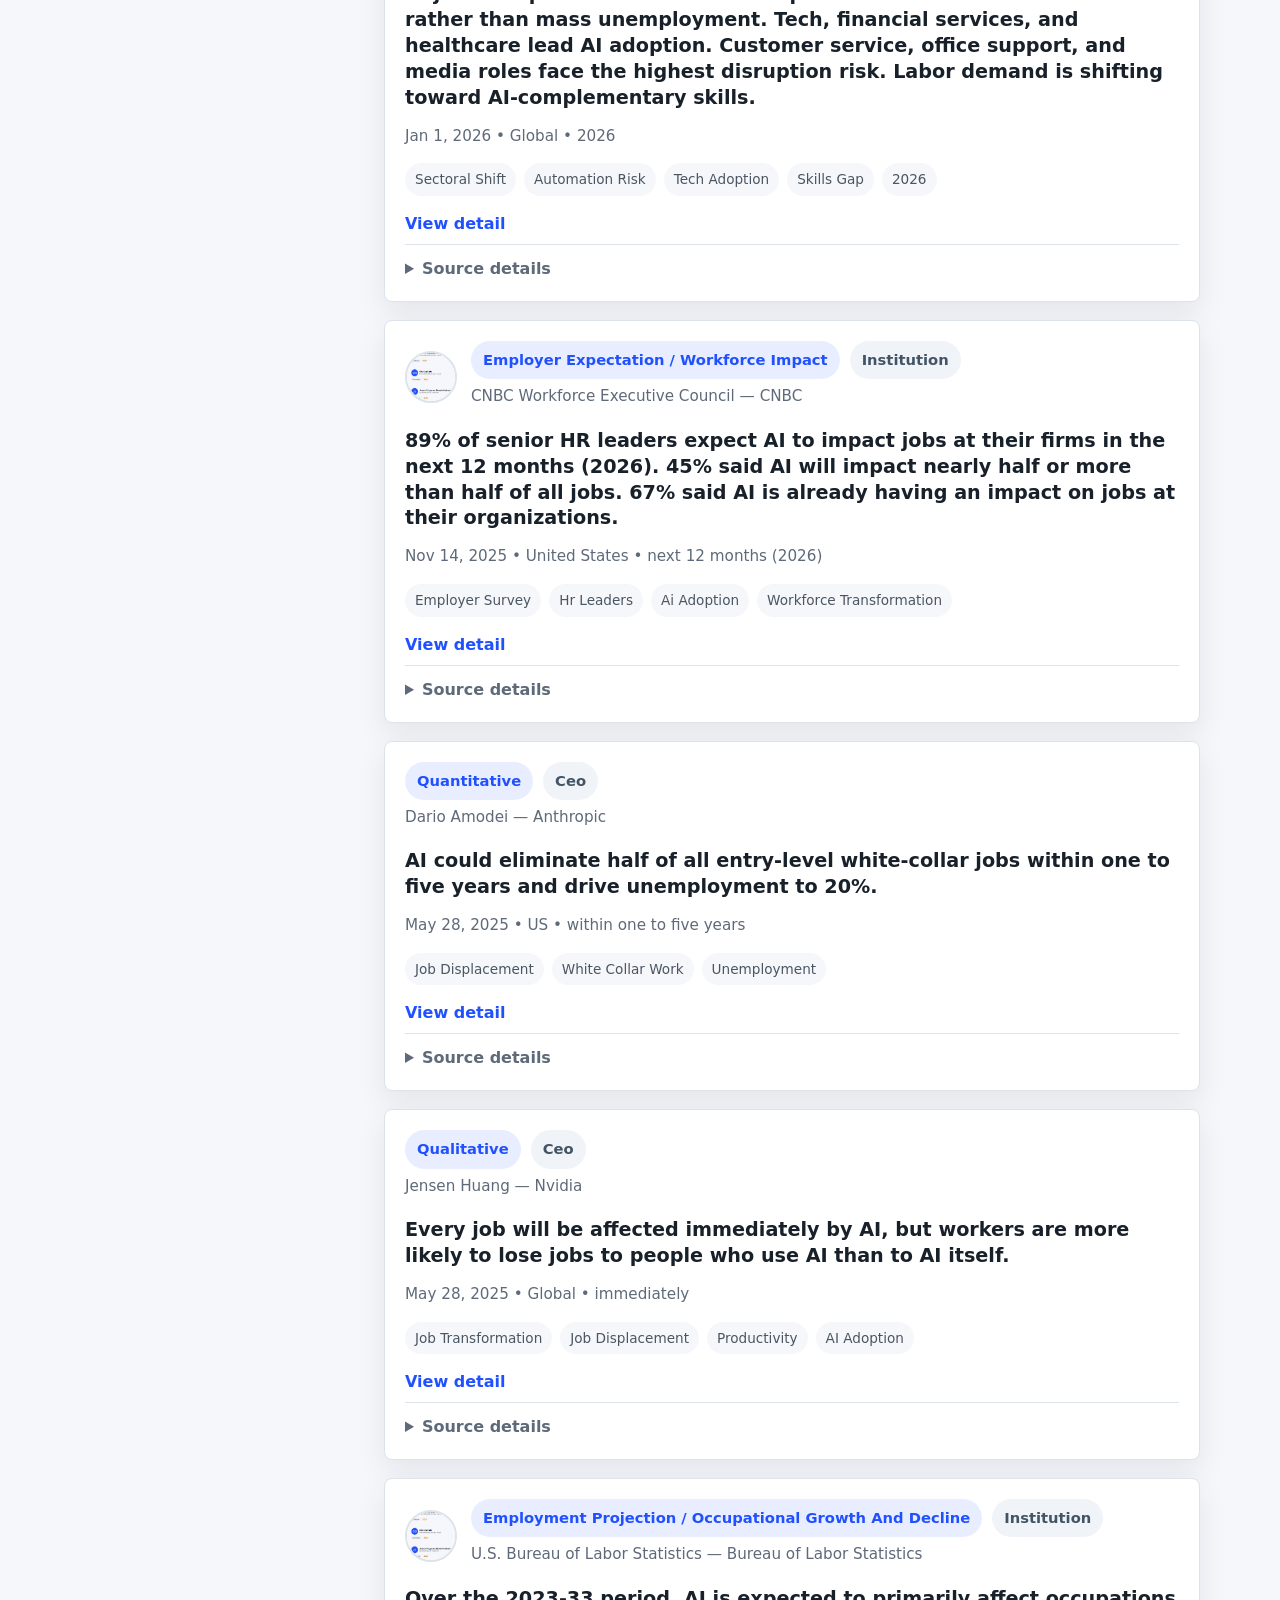
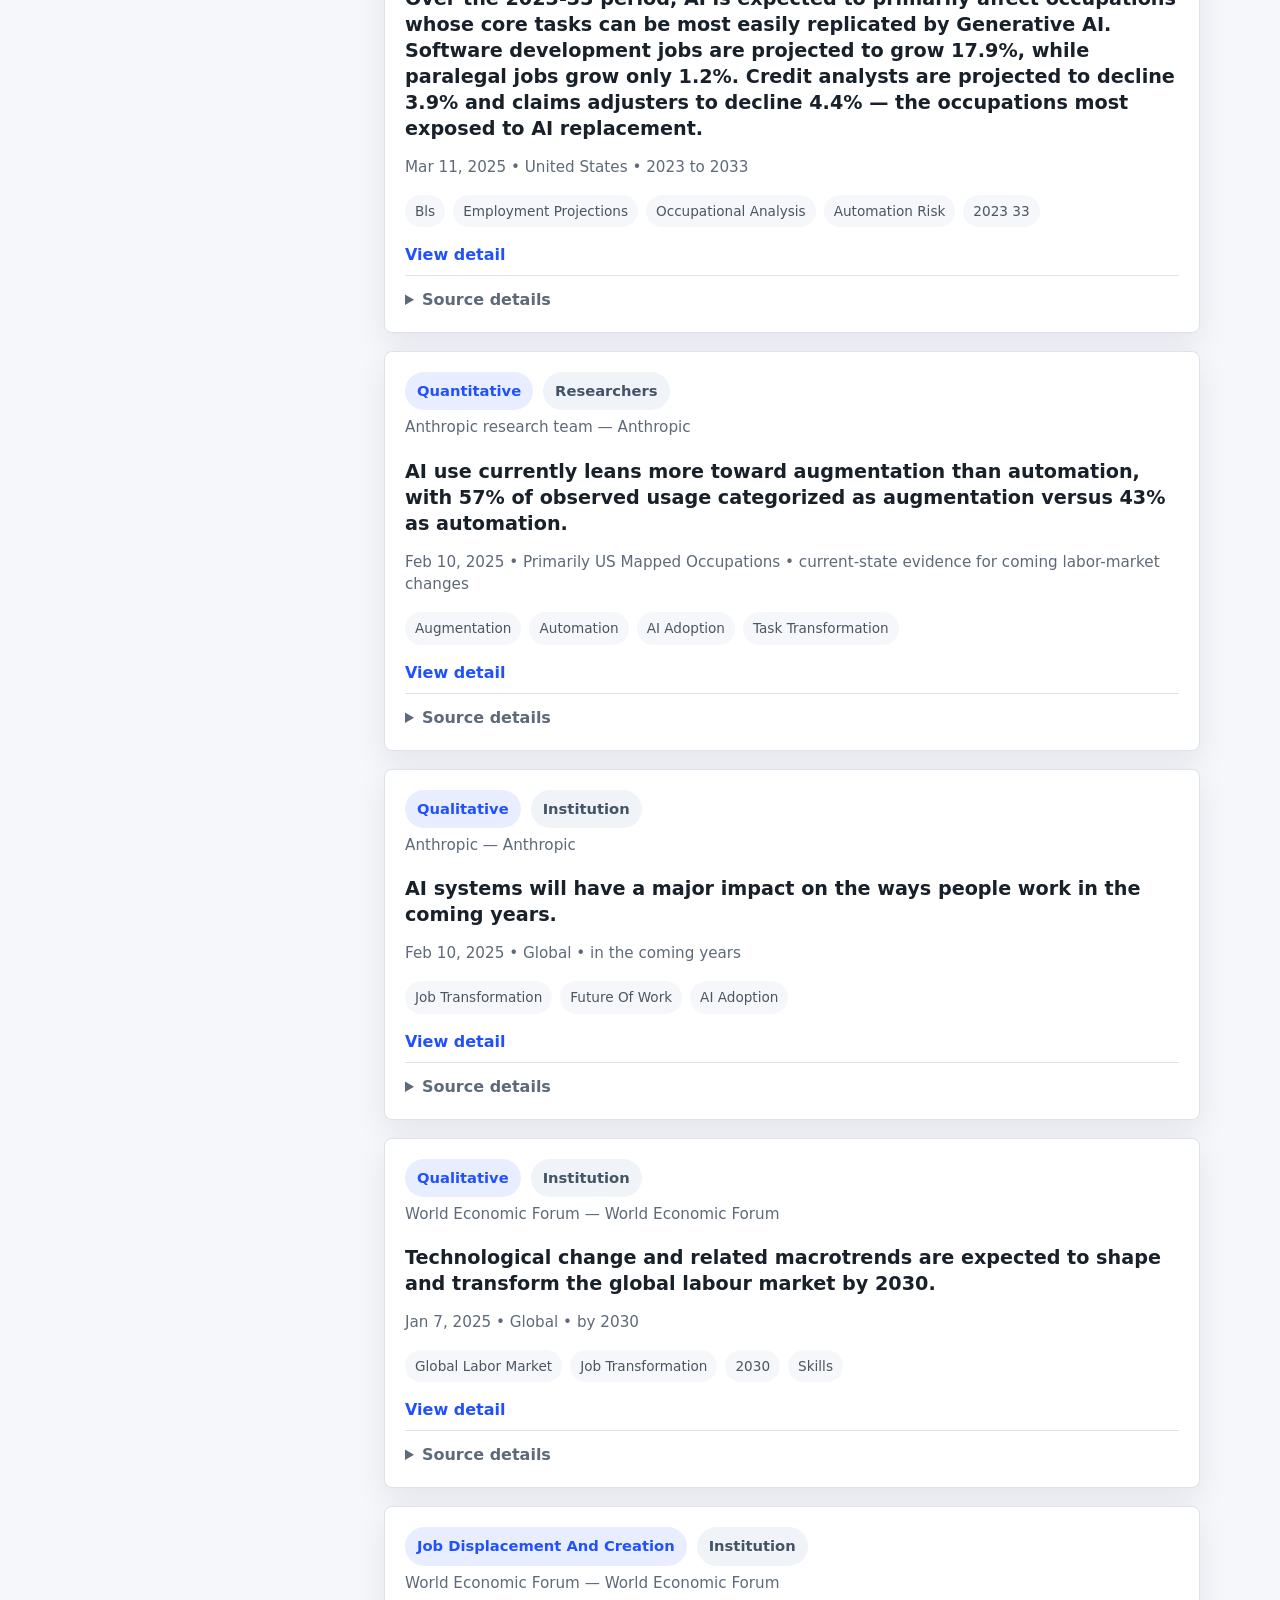
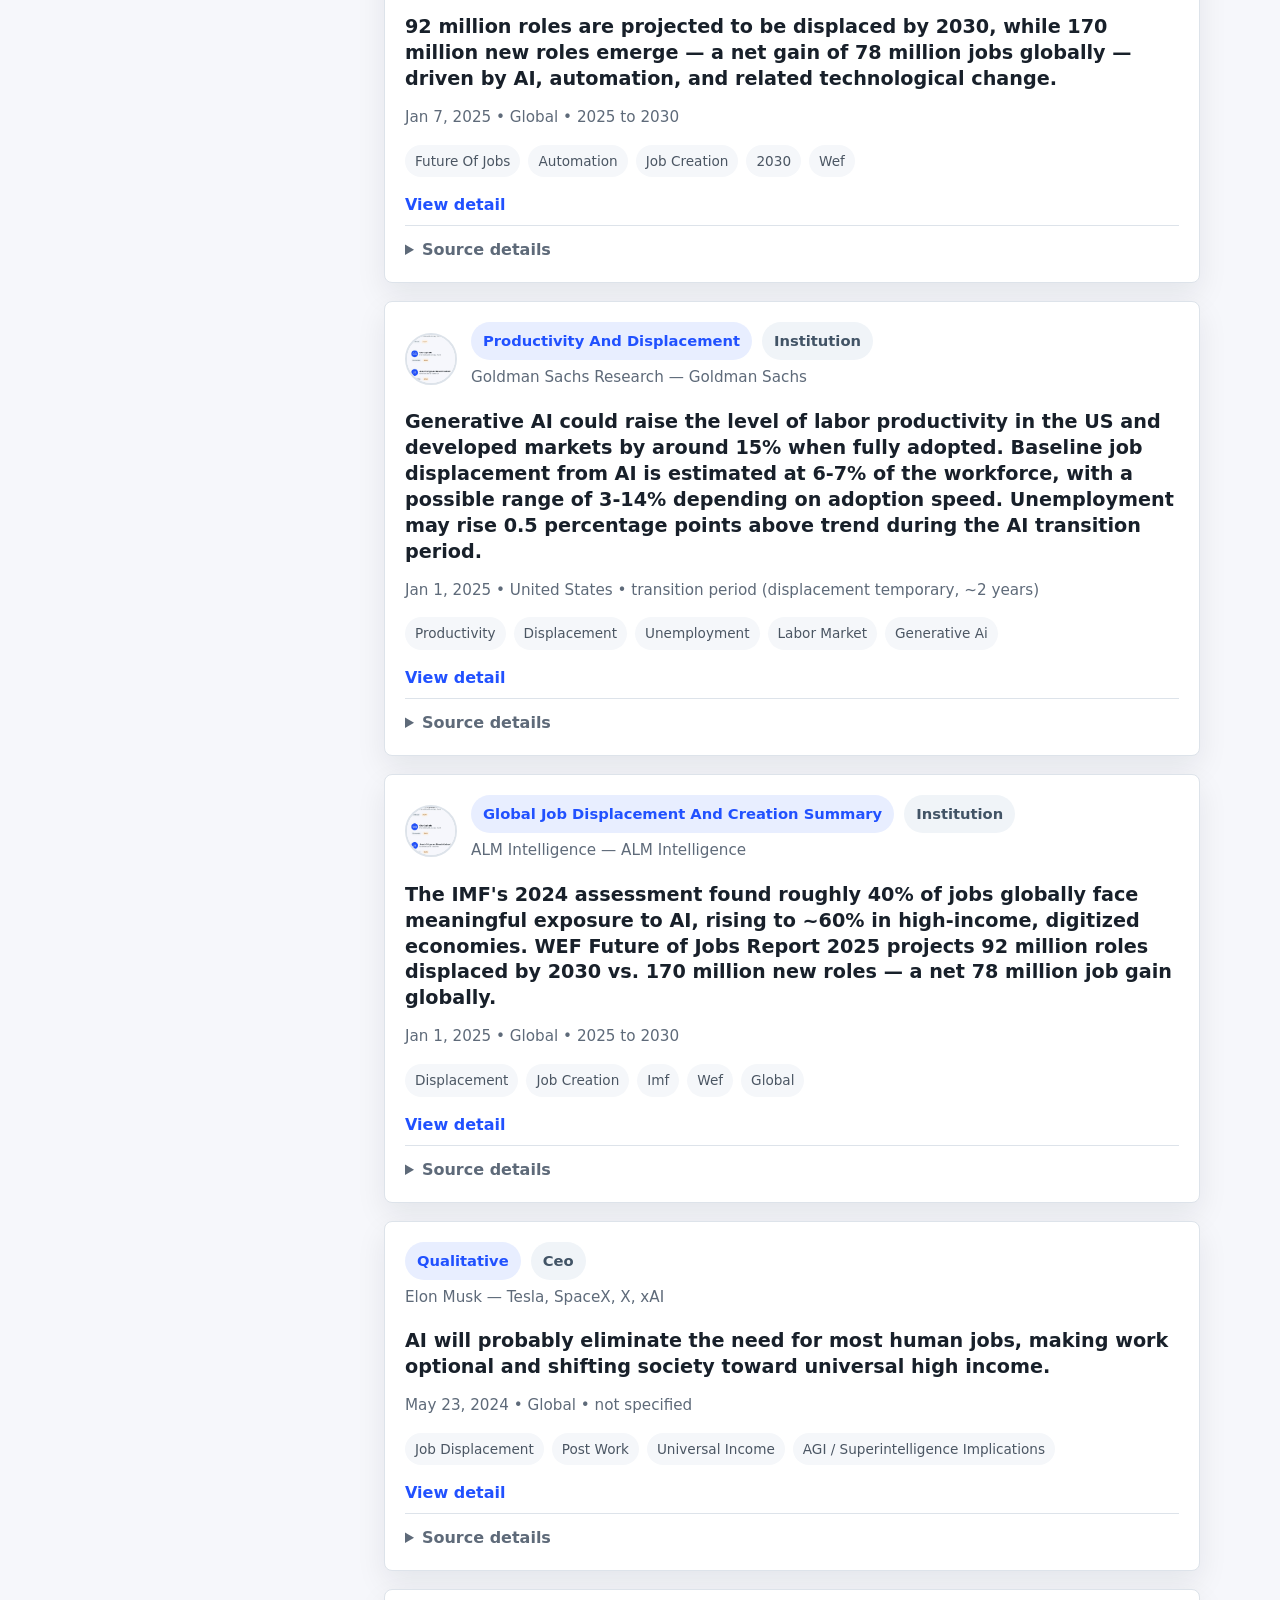
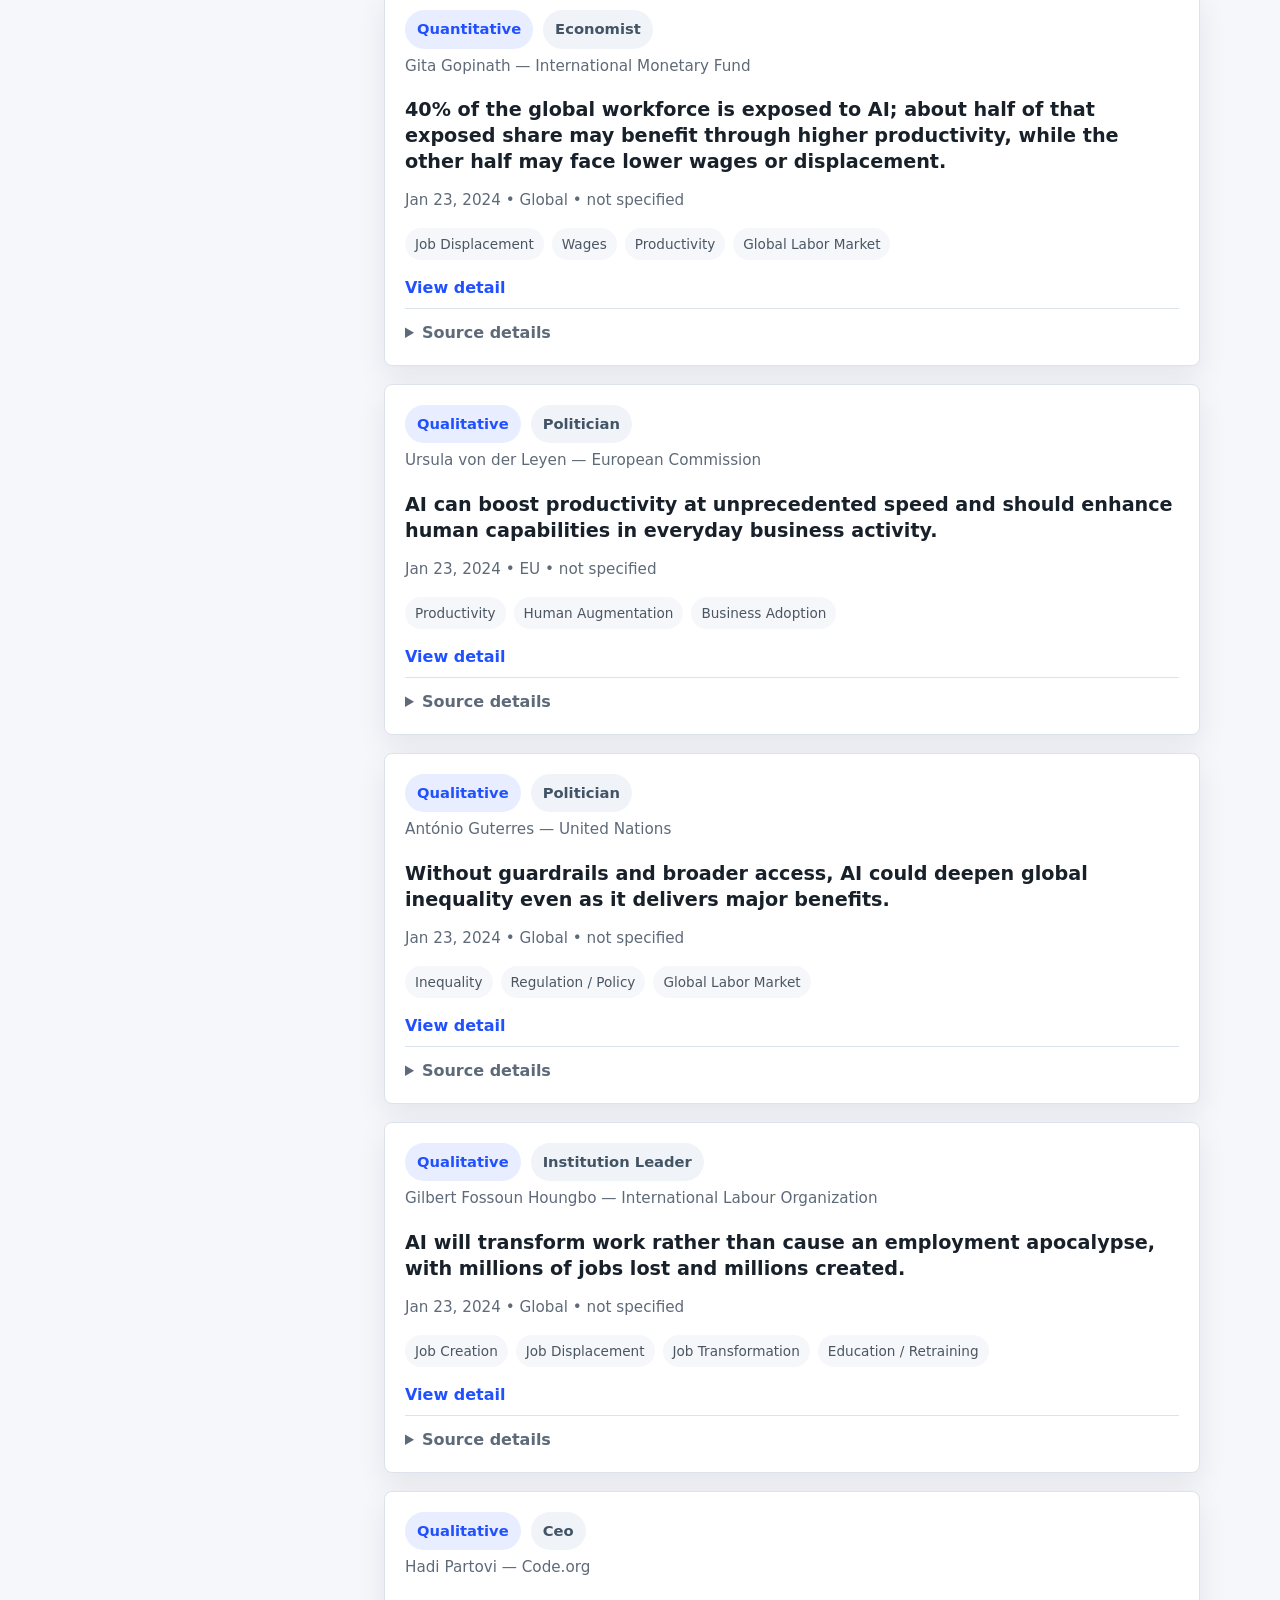
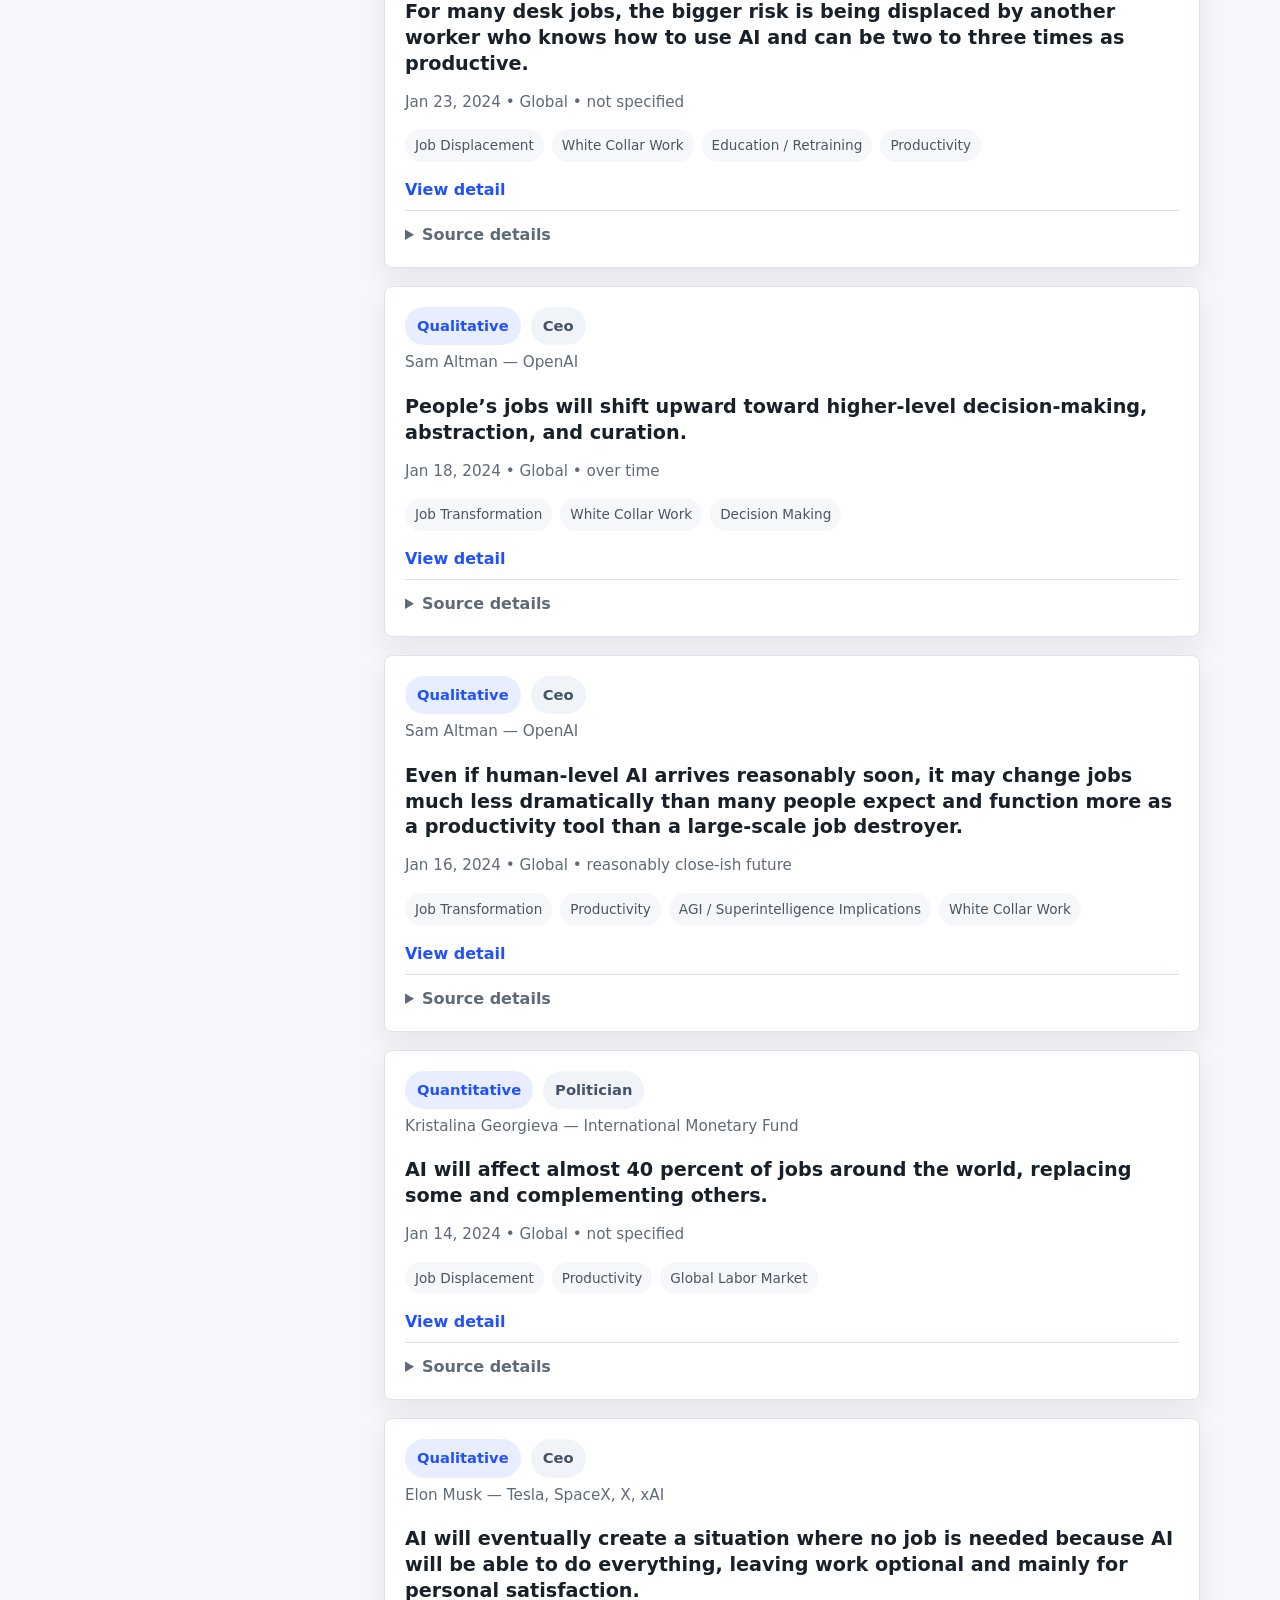
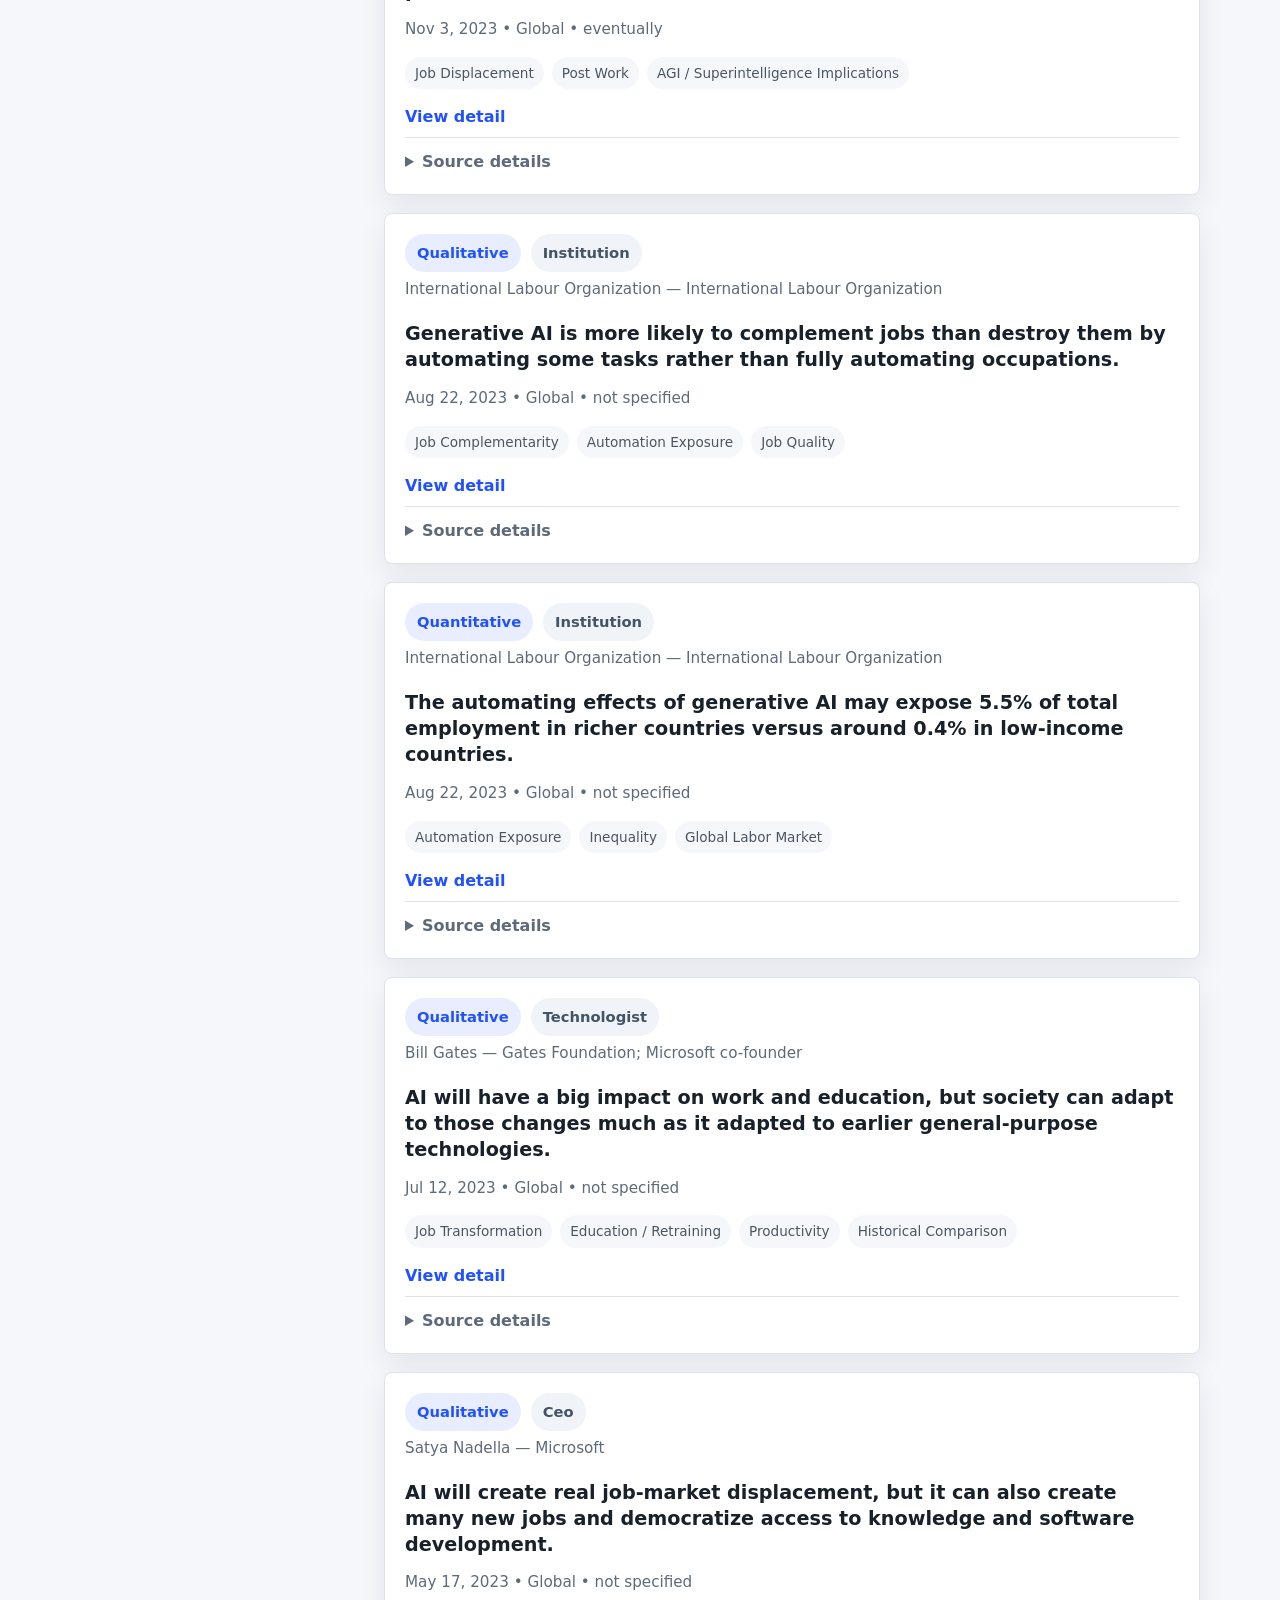
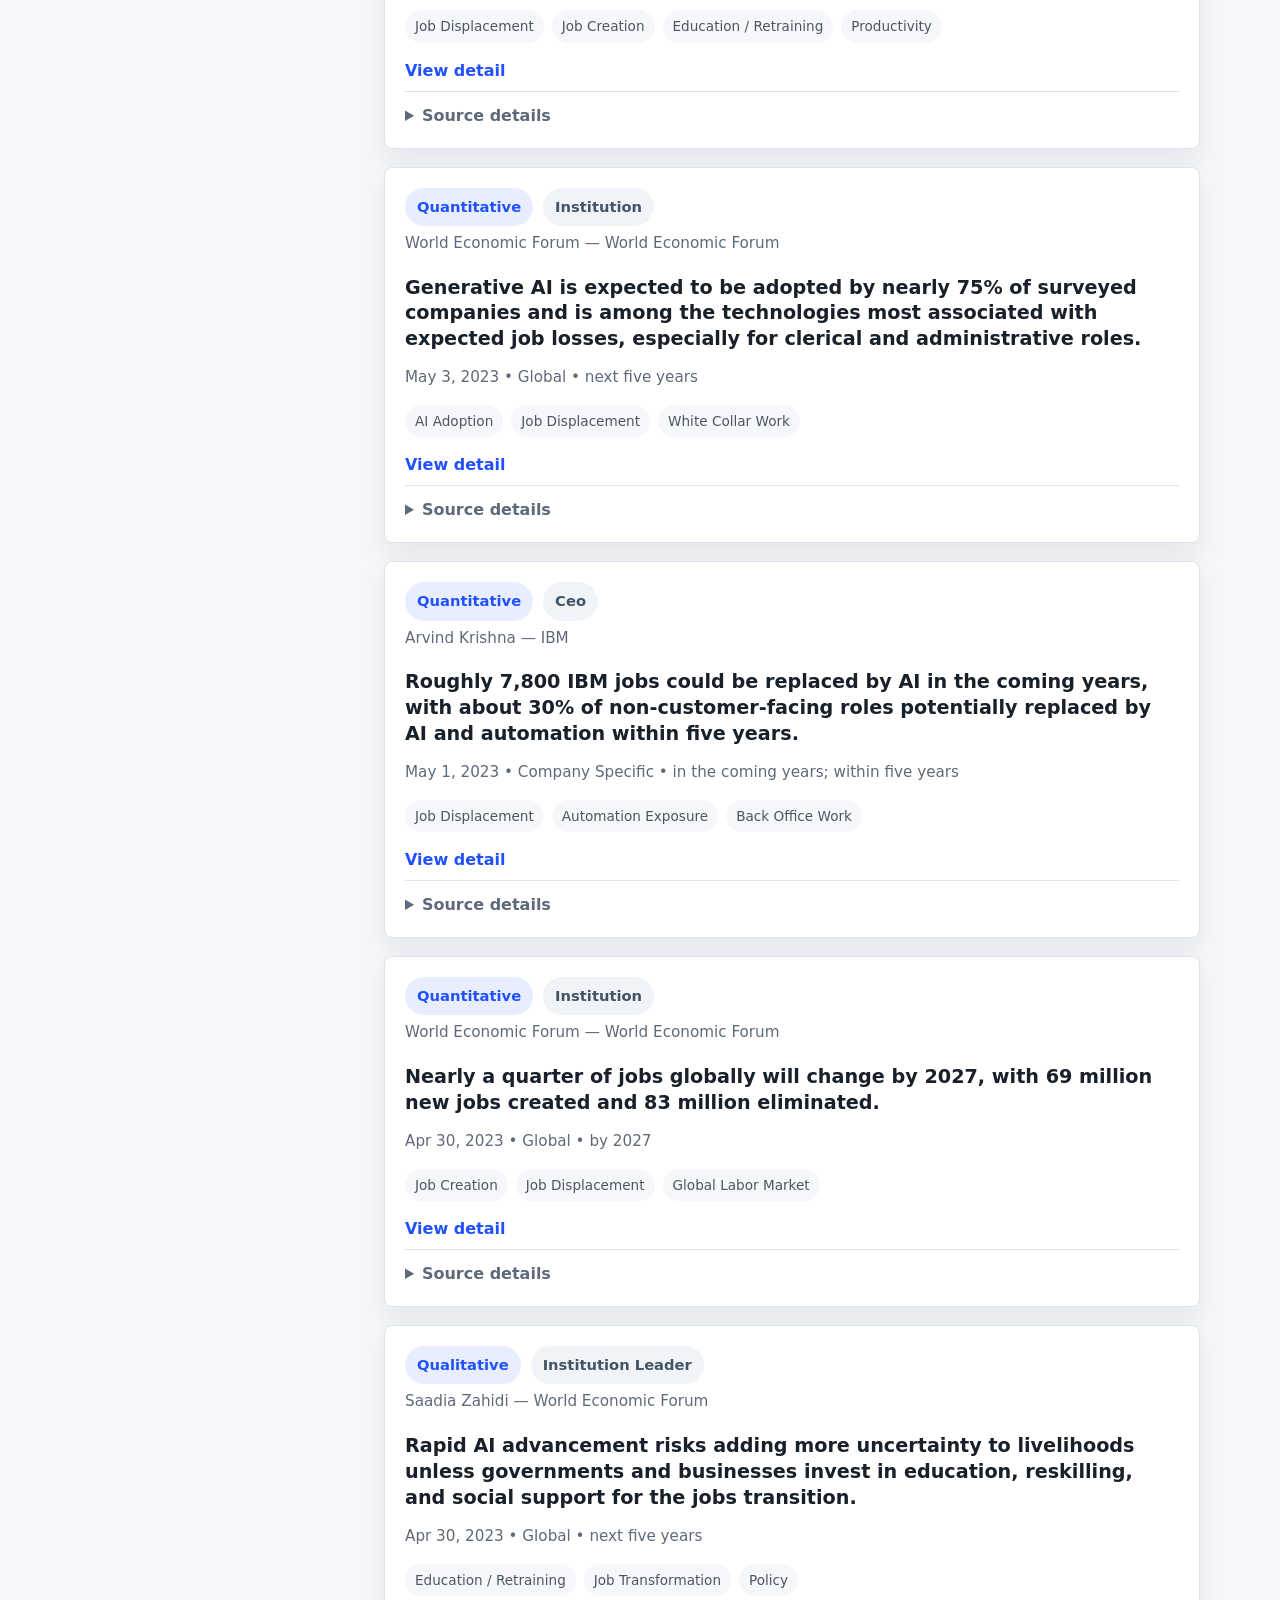
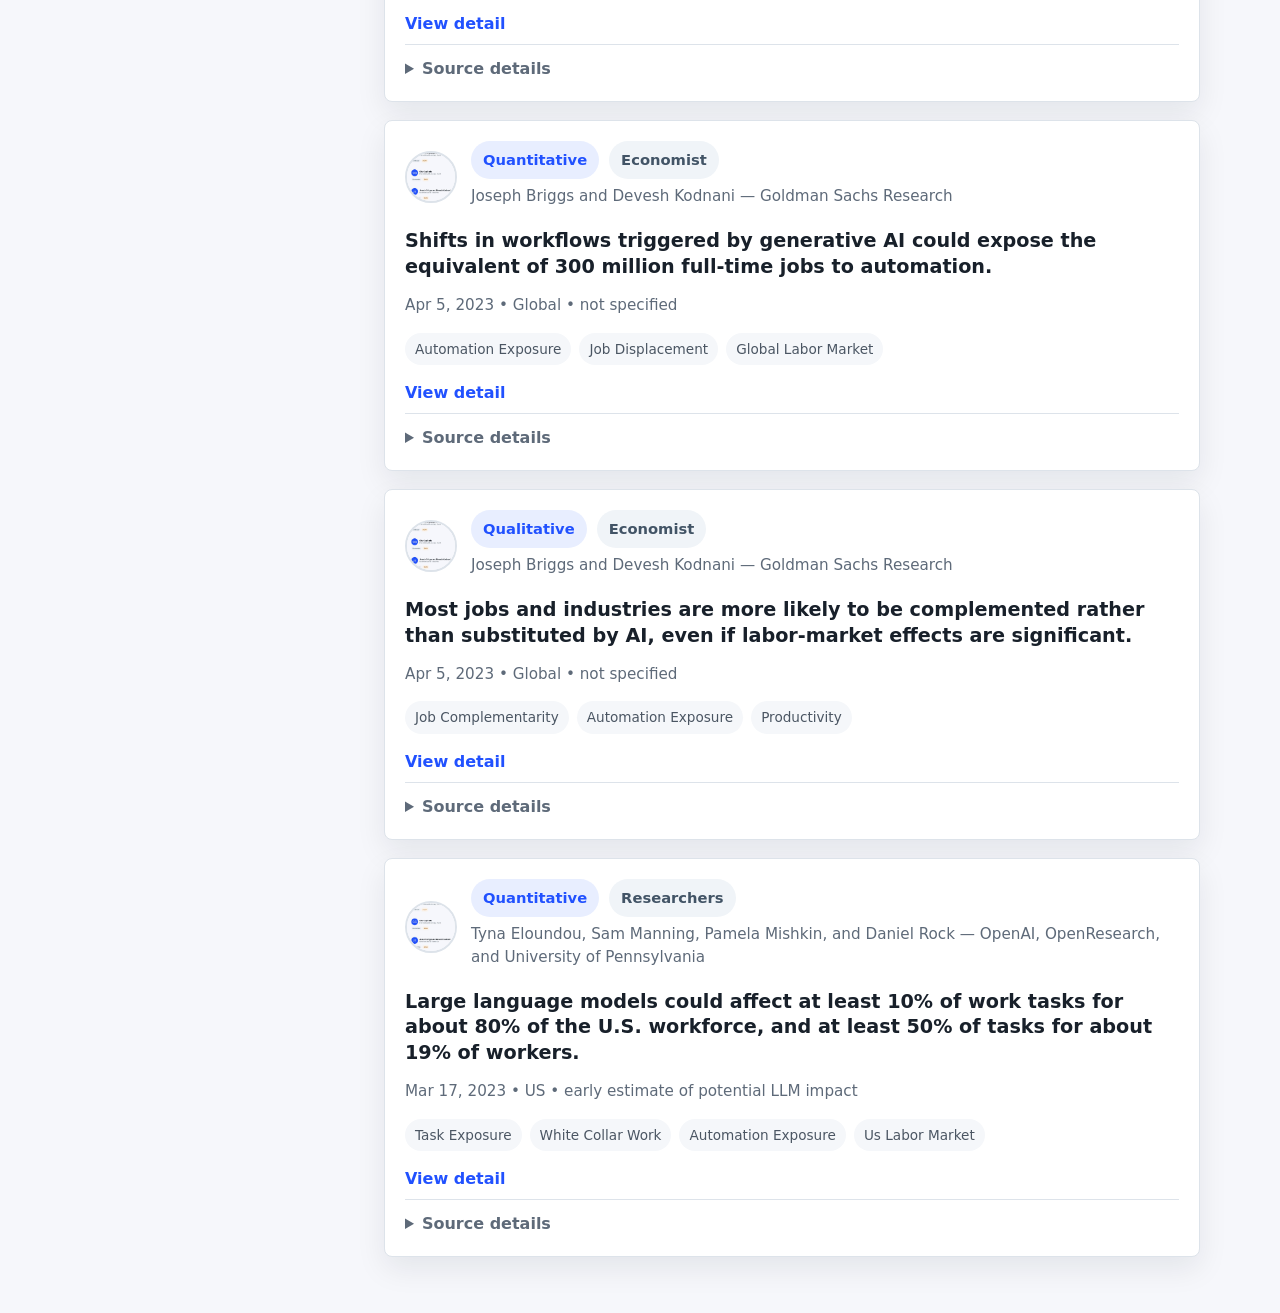
==== commit 5d28e34a: "fix page" ====
--- a/index.html
+++ b/index.html
@@ -30,6 +30,16 @@
     </header>
 
     <main class="container main-layout">
+      <button
+        id="filtersToggle"
+        class="filters-toggle"
+        type="button"
+        aria-controls="filtersPanel"
+        aria-expanded="false"
+      >
+        Filters
+      </button>
+
       <aside class="filters-panel" id="filtersPanel">
         <div class="filters-header">
           <h2>Filters</h2>
@@ -90,8 +100,6 @@
         </label>
       </aside>
 
-      <button id="filtersToggle" class="filters-toggle" type="button">Filters</button>
-
       <section class="content-panel">
         <div class="results-header">
           <div>
--- a/styles.css
+++ b/styles.css
@@ -7,7 +7,7 @@
   --accent: #2151ff;
   --accent-soft: #e8eeff;
   --shadow: 0 12px 30px rgba(16, 24, 40, 0.08);
-  --radius: 18px;
+  --radius: 8px;
 }
 
 * {
@@ -25,6 +25,7 @@
 .container {
   width: min(1120px, calc(100% - 32px));
   margin: 0 auto;
+  min-width: 0;
 }
 
 .hero {
@@ -60,6 +61,7 @@
   gap: 12px;
   flex-wrap: wrap;
   margin-top: 24px;
+  min-width: 0;
 }
 
 .stat-pill,
@@ -68,12 +70,14 @@
   display: inline-flex;
   align-items: center;
   gap: 8px;
+  max-width: 100%;
   padding: 8px 12px;
   border-radius: 999px;
   background: var(--accent-soft);
   color: var(--accent);
   font-size: 0.92rem;
   font-weight: 600;
+  white-space: normal;
 }
 
 .main-layout {
@@ -84,11 +88,14 @@
 }
 
 .filters-panel,
-.prediction-card {
+.prediction-card,
+.card {
   background: var(--panel);
   border: 1px solid var(--border);
   border-radius: var(--radius);
   box-shadow: var(--shadow);
+  min-width: 0;
+  max-width: 100%;
 }
 
 .filters-panel {
@@ -96,6 +103,11 @@
   align-self: start;
   position: sticky;
   top: 20px;
+}
+
+.filters-toggle,
+.filter-actions {
+  display: none;
 }
 
 .filters-header,
@@ -158,11 +170,194 @@
 
 .card-grid {
   display: grid;
+  grid-template-columns: minmax(0, 1fr);
   gap: 18px;
+}
+
+.dashboard-grid {
+  display: grid;
+  grid-template-columns: minmax(0, 1fr) minmax(0, 1fr);
+  gap: 24px;
+  margin-bottom: 28px;
+}
+
+.bar-chart {
+  display: grid;
+  gap: 12px;
+}
+
+.bar-row {
+  display: grid;
+  grid-template-columns: minmax(120px, 1.1fr) minmax(120px, 2fr) 32px;
+  gap: 12px;
+  align-items: center;
+}
+
+.bar-label,
+.bar-value,
+.timeline-bar-label {
+  color: var(--muted);
+  font-size: 0.85rem;
+}
+
+.bar-track {
+  width: 100%;
+  height: 12px;
+  overflow: hidden;
+  border-radius: 999px;
+  background: #edf1f5;
+}
+
+.bar-fill {
+  display: block;
+  height: 100%;
+  border-radius: inherit;
+  background: linear-gradient(90deg, #2151ff, #087e8b);
+}
+
+.type-chart {
+  display: grid;
+  grid-template-columns: 180px minmax(0, 1fr);
+  gap: 20px;
+  align-items: center;
+}
+
+.donut-chart {
+  width: 180px;
+  aspect-ratio: 1;
+  border-radius: 50%;
+  position: relative;
+}
+
+.donut-chart::after {
+  content: "";
+  position: absolute;
+  inset: 42px;
+  border-radius: 50%;
+  background: var(--panel);
+}
+
+.type-list {
+  display: grid;
+  gap: 10px;
+}
+
+.type-item {
+  display: flex;
+  align-items: center;
+  gap: 10px;
+  color: var(--muted);
+  font-size: 0.9rem;
+}
+
+.type-swatch {
+  width: 12px;
+  height: 12px;
+  border-radius: 3px;
+  flex-shrink: 0;
+}
+
+.timeline-bars {
+  min-height: 190px;
+  display: flex;
+  align-items: end;
+  gap: 12px;
+  padding-top: 10px;
+  overflow-x: auto;
+}
+
+.timeline-bar-item {
+  min-width: 54px;
+  display: grid;
+  gap: 8px;
+  justify-items: center;
+  align-items: end;
+}
+
+.timeline-bar {
+  width: 100%;
+  max-width: 44px;
+  border-radius: 6px 6px 0 0;
+  background: linear-gradient(180deg, #2151ff, #087e8b);
+}
+
+.speaker-grid {
+  grid-template-columns: repeat(auto-fill, minmax(240px, 1fr));
+}
+
+.speaker-card {
+  min-height: 160px;
+  padding: 20px;
+  display: flex;
+  flex-direction: column;
+  gap: 12px;
+}
+
+.speaker-card-header {
+  display: flex;
+  align-items: center;
+  gap: 12px;
+  min-width: 0;
+}
+
+.speaker-initials {
+  width: 56px;
+  height: 56px;
+  border-radius: 50%;
+  display: inline-flex;
+  align-items: center;
+  justify-content: center;
+  flex-shrink: 0;
+  background: var(--accent-soft);
+  color: var(--accent);
+  font-weight: 800;
+}
+
+.speaker-card-copy {
+  min-width: 0;
+}
+
+.speaker-name {
+  font-weight: 700;
+  font-size: 0.95rem;
+  line-height: 1.3;
+}
+
+.speaker-org {
+  color: var(--muted);
+  font-size: 0.85rem;
+}
+
+.speaker-pills {
+  display: flex;
+  flex-wrap: wrap;
+  gap: 8px;
+  margin-top: auto;
+}
+
+.stat-blue {
+  background: var(--accent-soft);
+  color: var(--accent);
+}
+
+.stat-green {
+  background: #e8f8f0;
+  color: #1a7a4a;
+}
+
+.stat-gold {
+  background: #fef3e8;
+  color: #b25a00;
+}
+
+.stat-violet {
+  background: #f1edff;
+  color: #5a43b5;
 }
 
 .prediction-card {
   padding: 20px;
+  overflow: hidden;
 }
 
 .card-header {
@@ -170,6 +365,7 @@
   align-items: center;
   gap: 14px;
   margin-bottom: 14px;
+  min-width: 0;
 }
 
 .speaker-avatar {
@@ -201,11 +397,13 @@
   margin: 0 0 14px;
   font-size: 1.2rem;
   line-height: 1.35;
+  overflow-wrap: anywhere;
 }
 
 .meta {
   margin: 6px 0;
   font-size: 0.95rem;
+  overflow-wrap: anywhere;
 }
 
 .tag-list {
@@ -213,6 +411,7 @@
   flex-wrap: wrap;
   gap: 8px;
   margin: 16px 0;
+  min-width: 0;
 }
 
 .tag {
@@ -221,6 +420,8 @@
   padding: 6px 10px;
   border-radius: 999px;
   font-size: 0.85rem;
+  max-width: 100%;
+  overflow-wrap: anywhere;
 }
 
 details {
@@ -290,8 +491,15 @@
     padding: 36px 0 24px;
   }
 
+  h1 {
+    font-size: 1.75rem;
+    line-height: 1.15;
+    overflow-wrap: anywhere;
+  }
+
   .lede {
     font-size: 0.95rem;
+    overflow-wrap: anywhere;
   }
 
   .stats {
@@ -349,7 +557,7 @@
     color: var(--muted);
   }
 
-  .filters-panel.open .filters-toggle::after {
+  .filters-toggle[aria-expanded="true"]::after {
     content: "▲";
   }
 
@@ -366,6 +574,40 @@
     margin-top: 12px;
   }
 
+  .dashboard-grid,
+  .type-chart {
+    grid-template-columns: 1fr;
+  }
+
+  .dashboard-grid .card,
+  .bar-row,
+  .bar-track {
+    min-width: 0;
+  }
+
+  .dashboard-grid .card {
+    overflow: hidden;
+  }
+
+  .bar-row {
+    grid-template-columns: 1fr;
+    gap: 6px;
+  }
+
+  .bar-label {
+    overflow-wrap: anywhere;
+  }
+
+  .bar-value {
+    justify-self: end;
+    margin-top: -26px;
+  }
+
+  .donut-chart {
+    width: min(180px, 70vw);
+    justify-self: center;
+  }
+
 
   .prediction-card {
     padding: 16px;
@@ -395,6 +637,8 @@
   .filter-pill {
     font-size: 0.8rem;
     padding: 5px 10px;
+    min-width: 0;
+    overflow-wrap: anywhere;
   }
 
   .tag {
@@ -466,8 +710,14 @@
 
 .timeline-entry {
   position: relative;
-  display: grid;
-  grid-template-columns: 0 1fr;
+  display: block;
+  width: 100%;
+  min-width: 0;
+}
+
+.timeline-entry .entry-card {
+  width: 100%;
+  min-width: 0;
 }
 
 .entry-dot {
@@ -487,23 +737,81 @@
   border-radius: var(--radius);
 }
 
+/* ── Navigation (shared across all pages) ─────────────── */
+.nav-row {
+  display: flex;
+  gap: 16px;
+  margin-bottom: 16px;
+}
+
+.nav-row a {
+  font-weight: 600;
+  text-decoration: none;
+}
+
+.nav-row a.active,
+.nav-row a:hover {
+  color: var(--accent);
+}
+
 @media (max-width: 640px) {
   .year-label {
-    width: 44px;
-    height: 44px;
-    font-size: 0.9rem;
+    width: 40px;
+    height: 40px;
+    font-size: 0.85rem;
+    box-shadow: 0 0 0 4px var(--accent-soft);
   }
 
   .year-entries {
-    padding-left: 28px;
+    padding-left: 24px;
     margin-left: 20px;
+    gap: 12px;
   }
 
   .entry-dot {
     left: -33px;
+    top: 20px;
+    width: 10px;
+    height: 10px;
+    border-width: 2px;
+  }
+
+  .year-marker {
+    margin-bottom: 14px;
+  }
+
+  .year-marker::before {
+    left: 9px;
+    top: 100%;
+    bottom: -20px;
   }
 
   .timeline-entry .card {
-    padding: 16px;
-  }
-}
+    padding: 14px;
+  }
+
+  .timeline-entry .card-header {
+    gap: 10px;
+    margin-bottom: 10px;
+  }
+
+  .timeline-entry .speaker-avatar {
+    width: 36px;
+    height: 36px;
+    flex-shrink: 0;
+  }
+
+  .timeline-entry .prediction-text {
+    font-size: 0.95rem;
+    line-height: 1.4;
+    margin-bottom: 10px;
+  }
+
+  .timeline-entry .tag-list {
+    margin: 10px 0;
+  }
+
+  .timeline-entry details {
+    font-size: 0.85rem;
+  }
+}
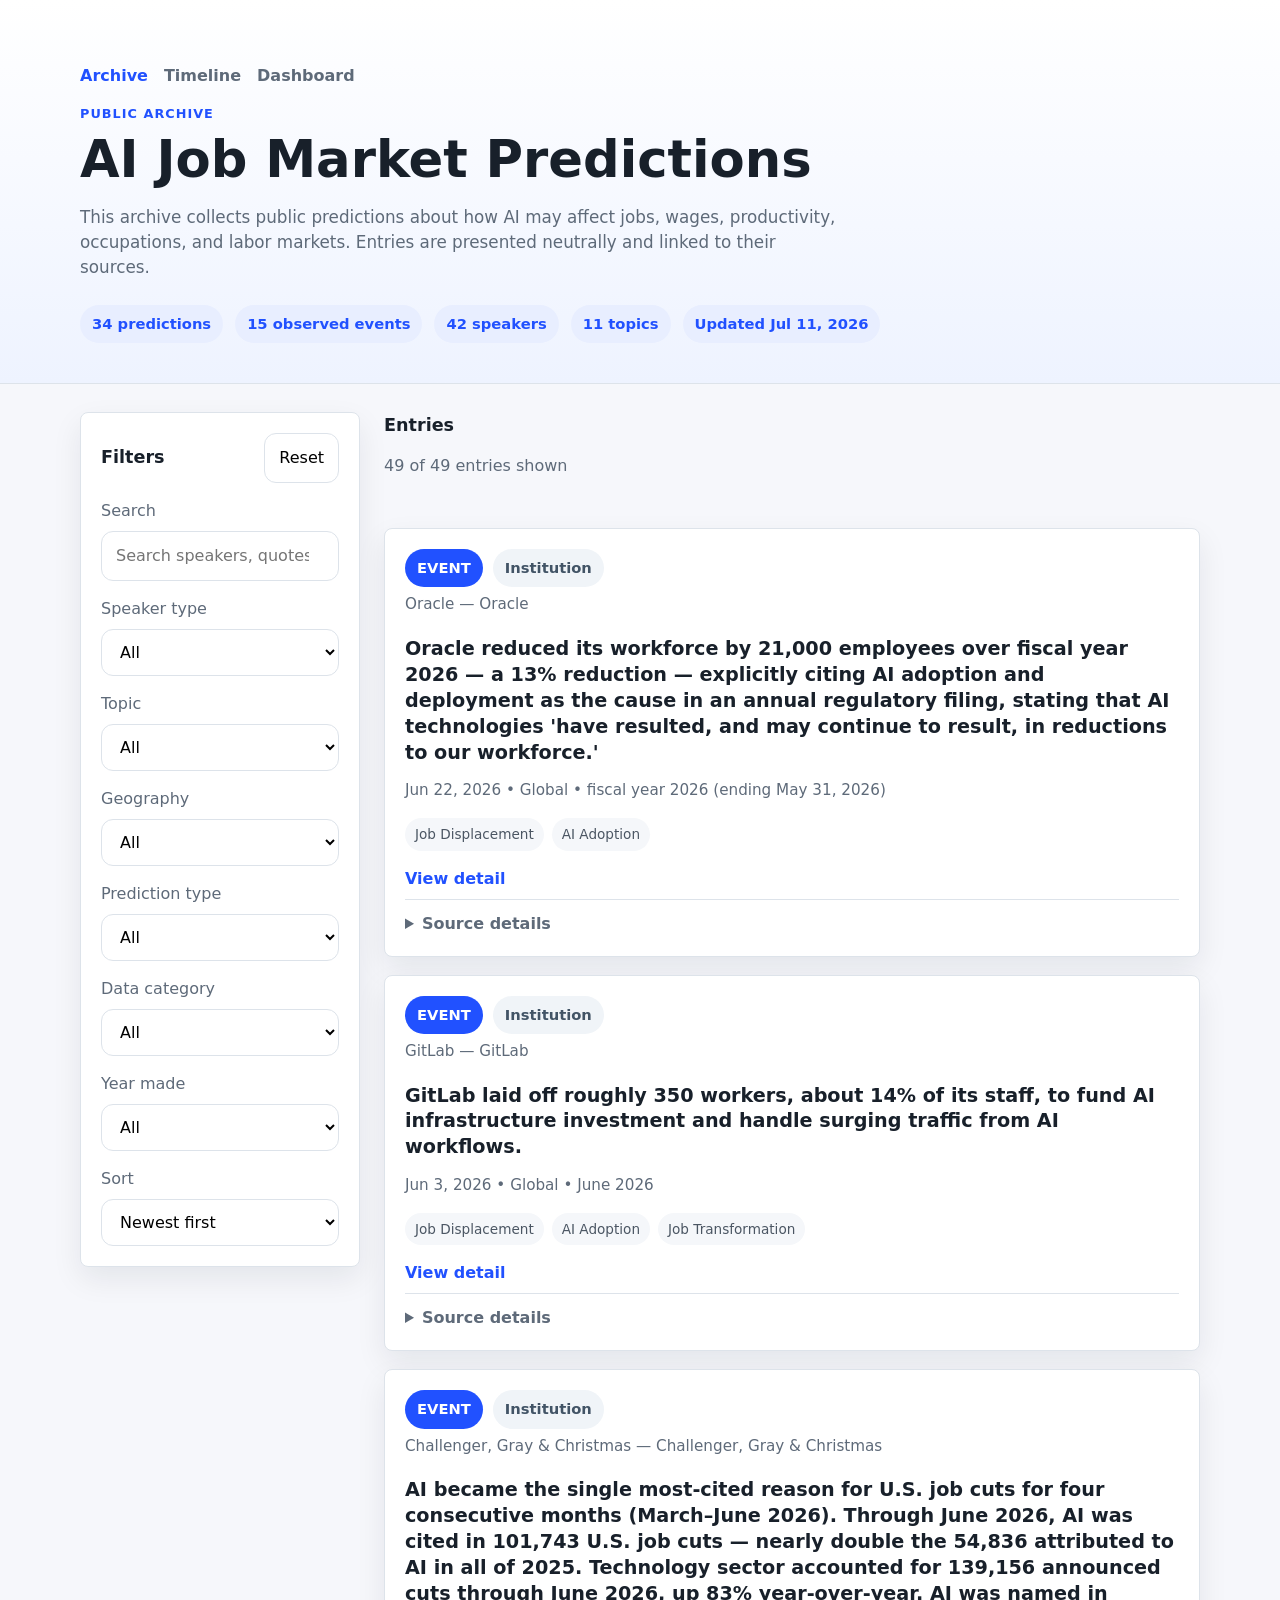
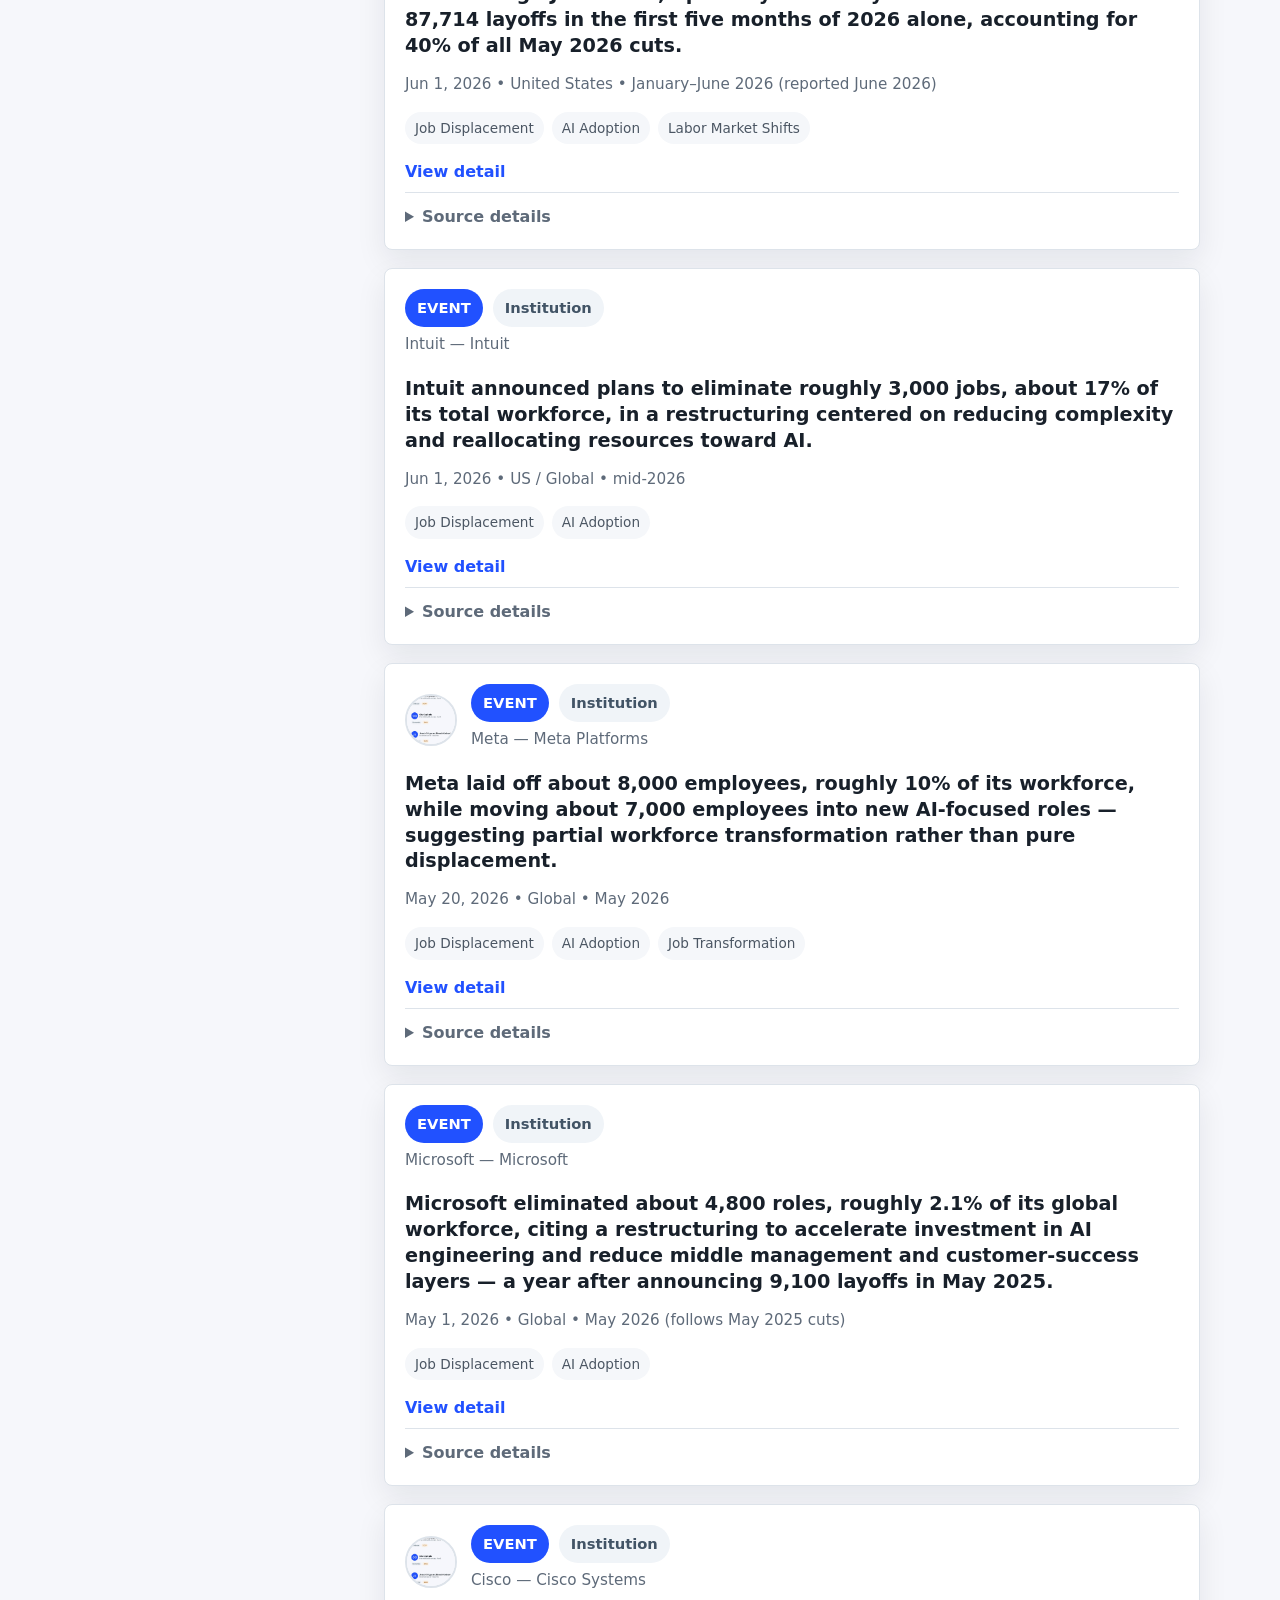
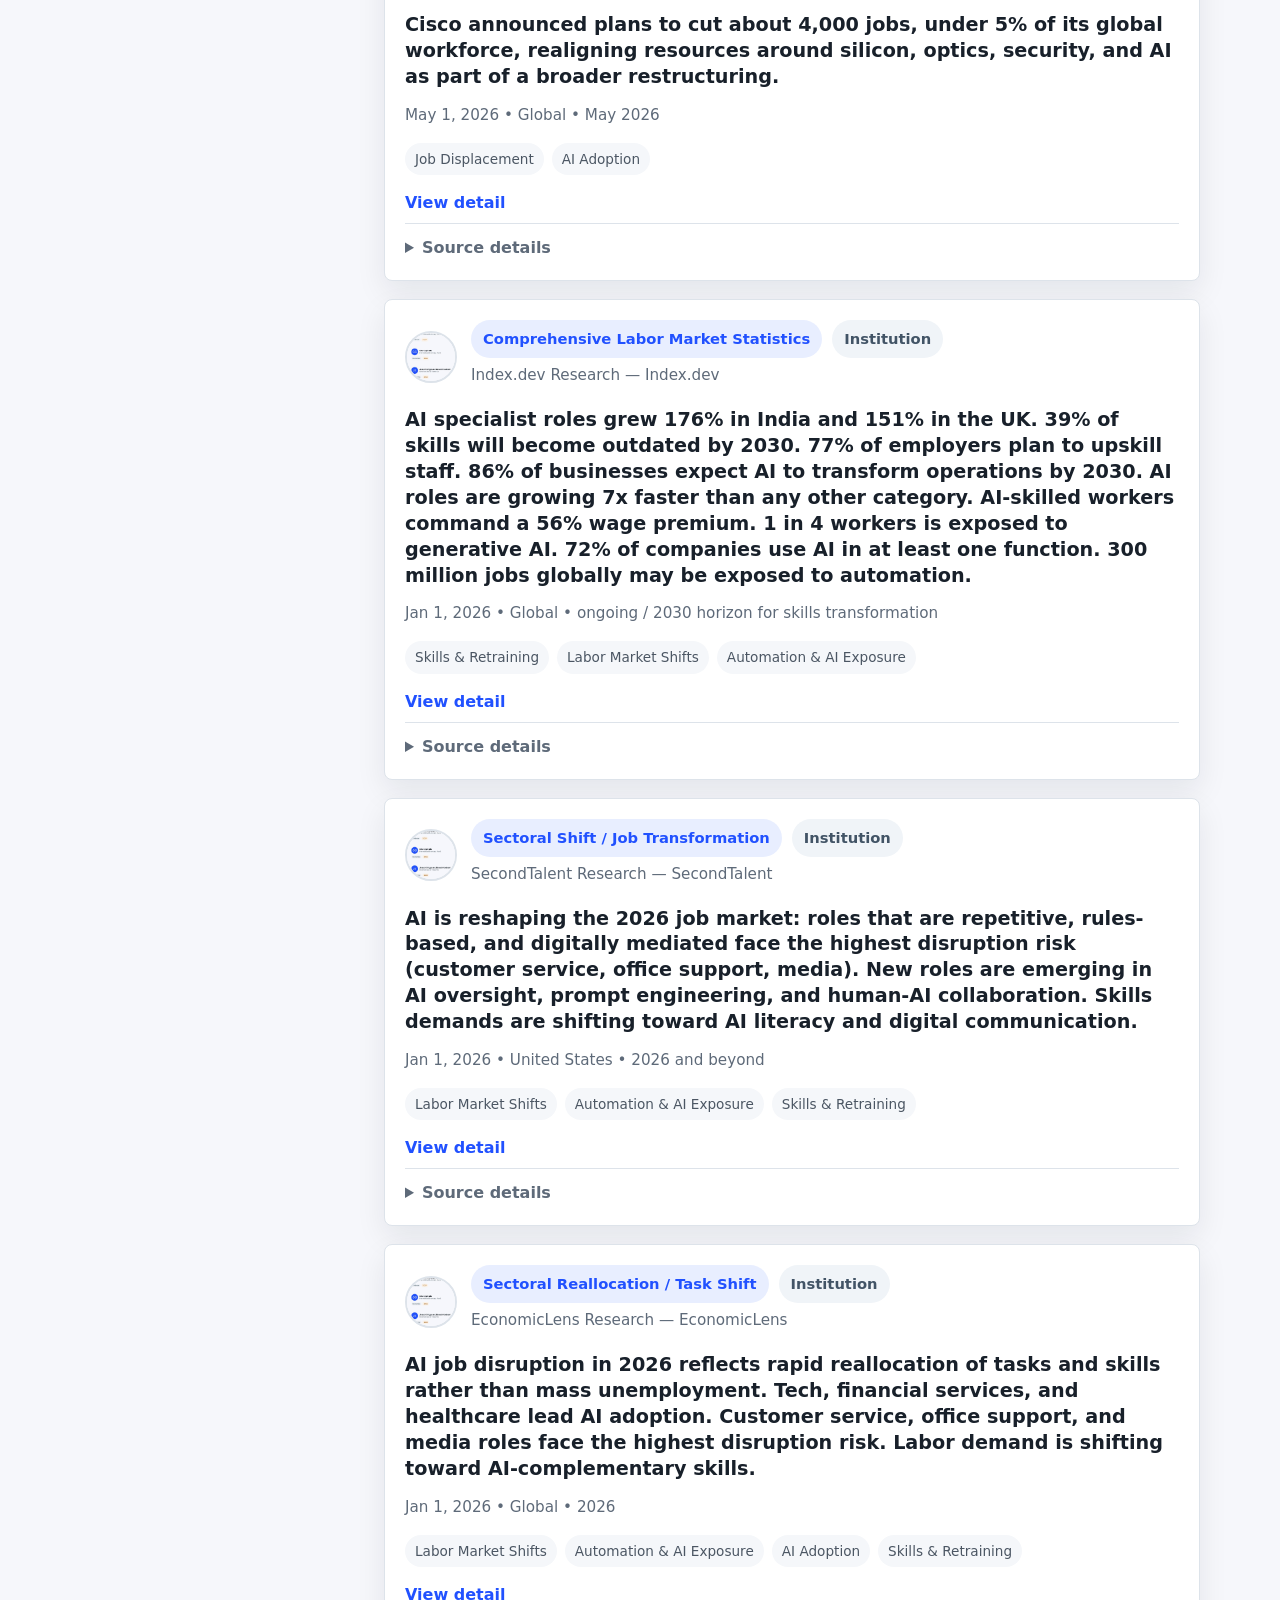
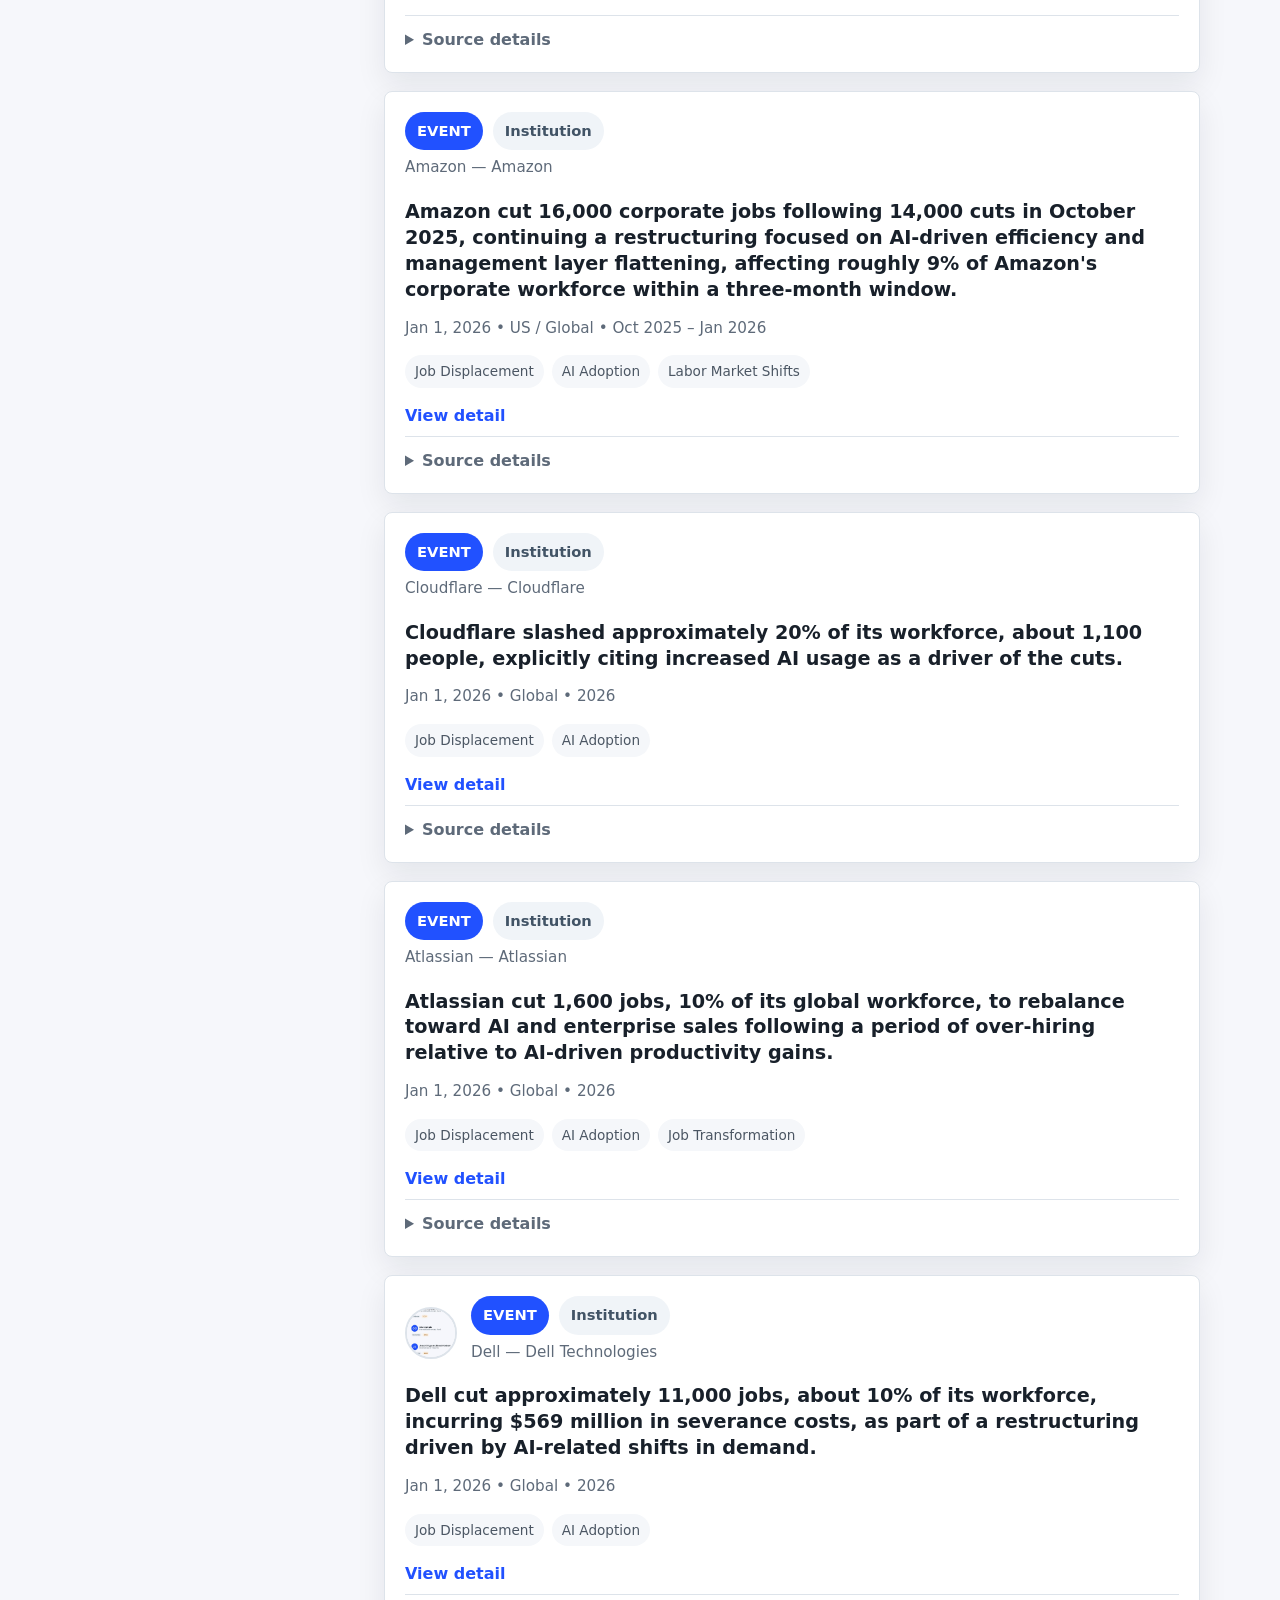
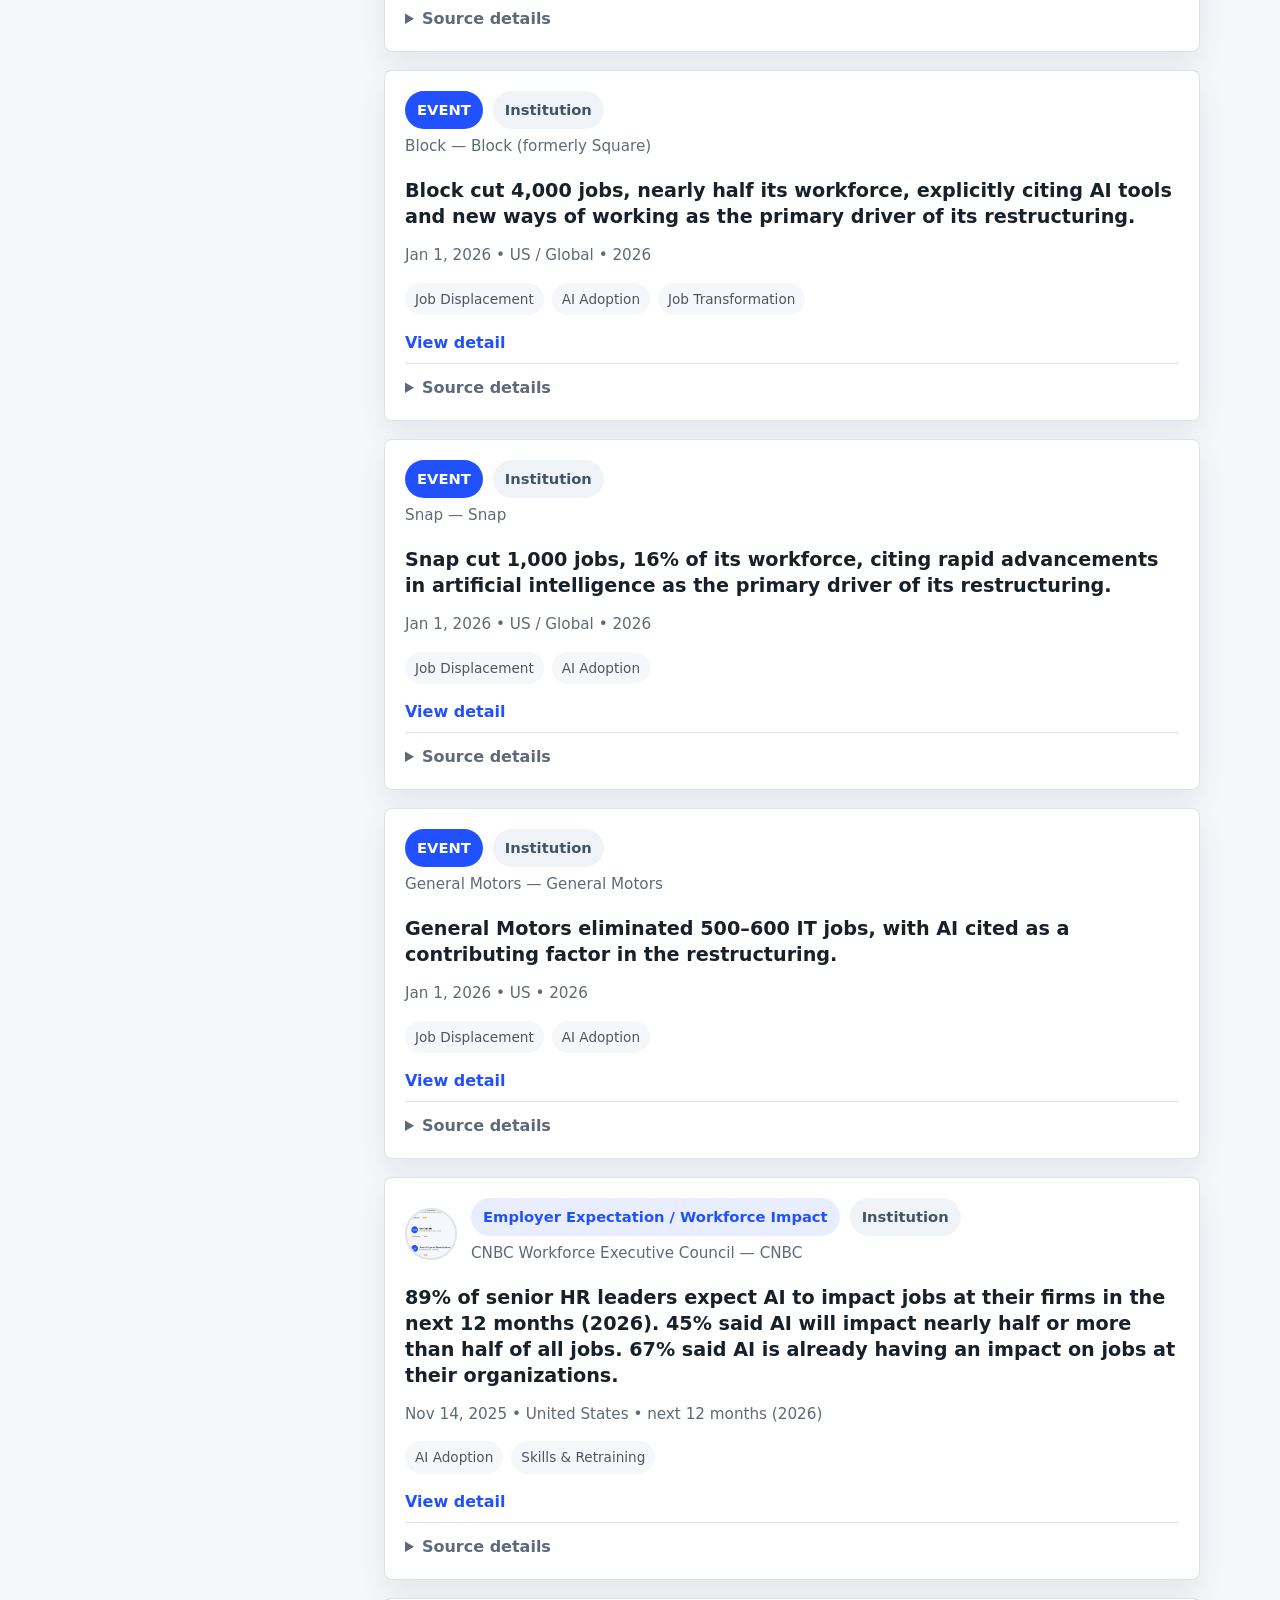
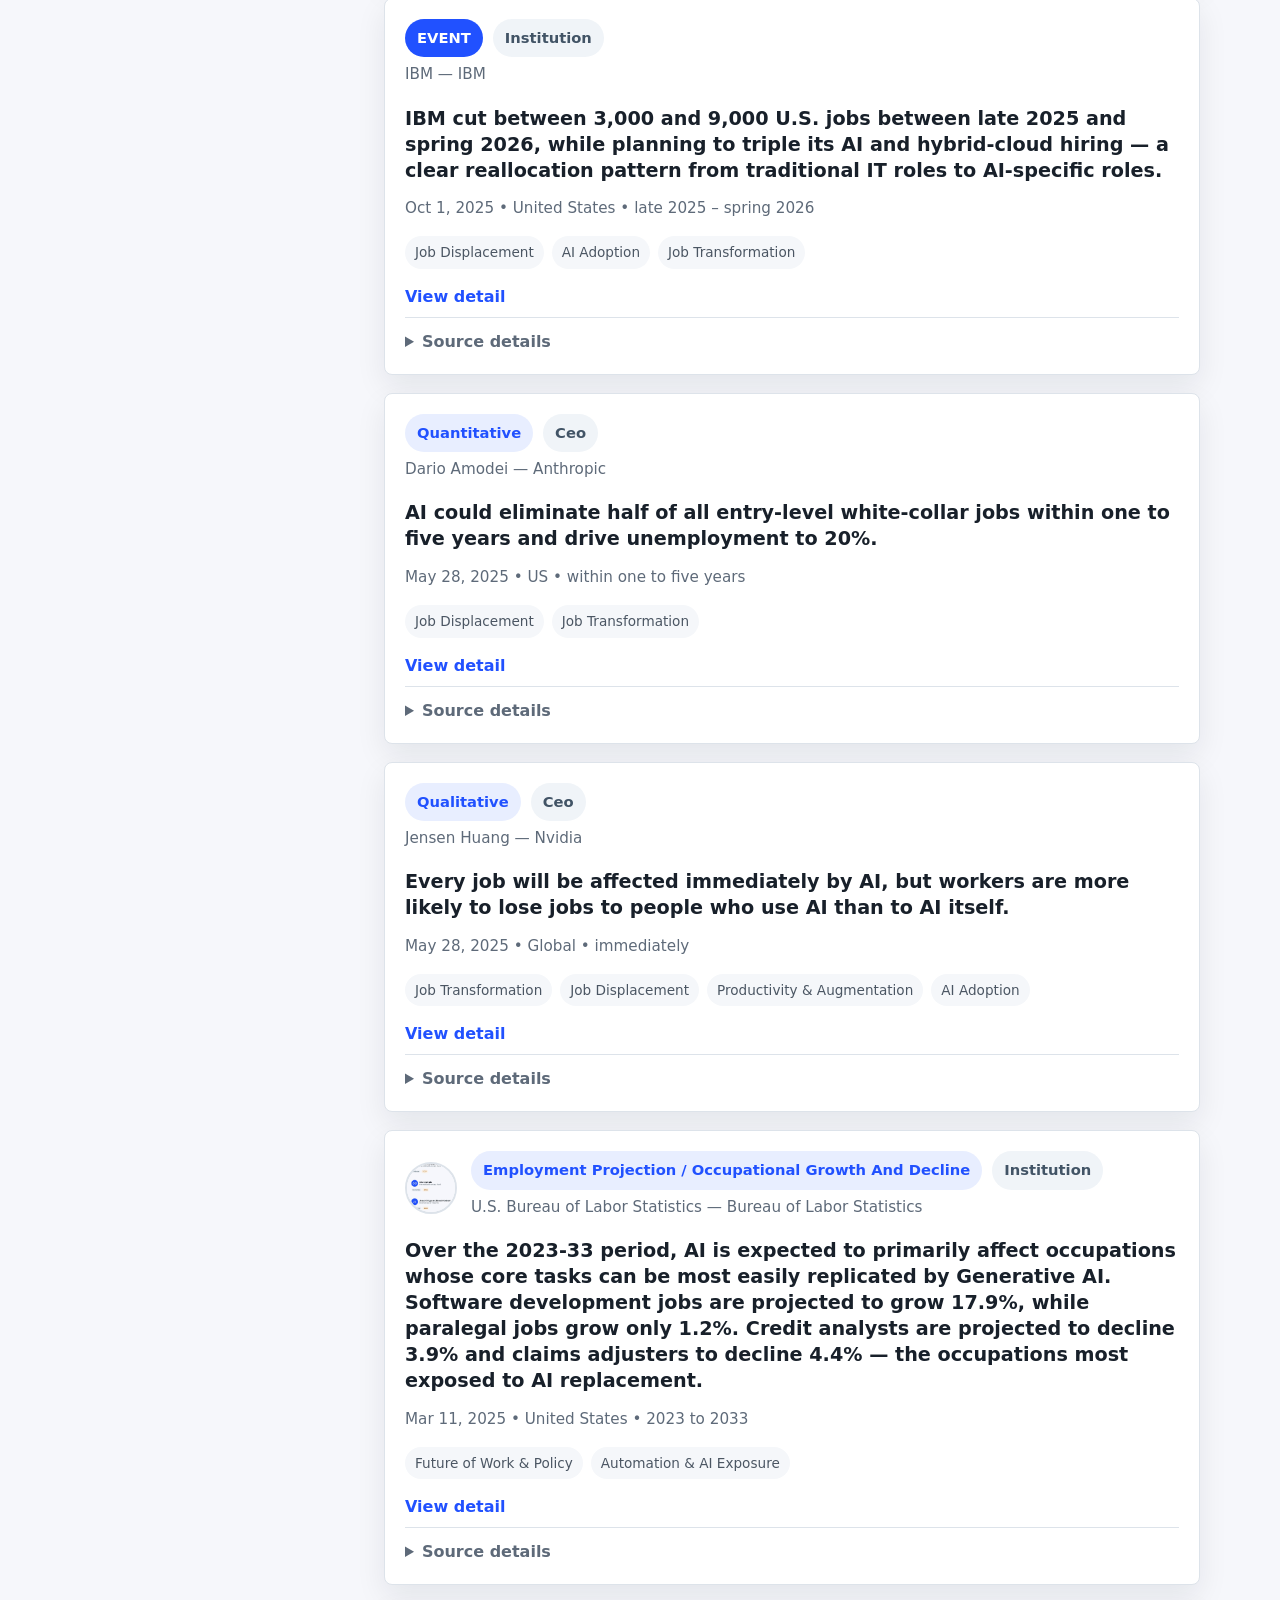
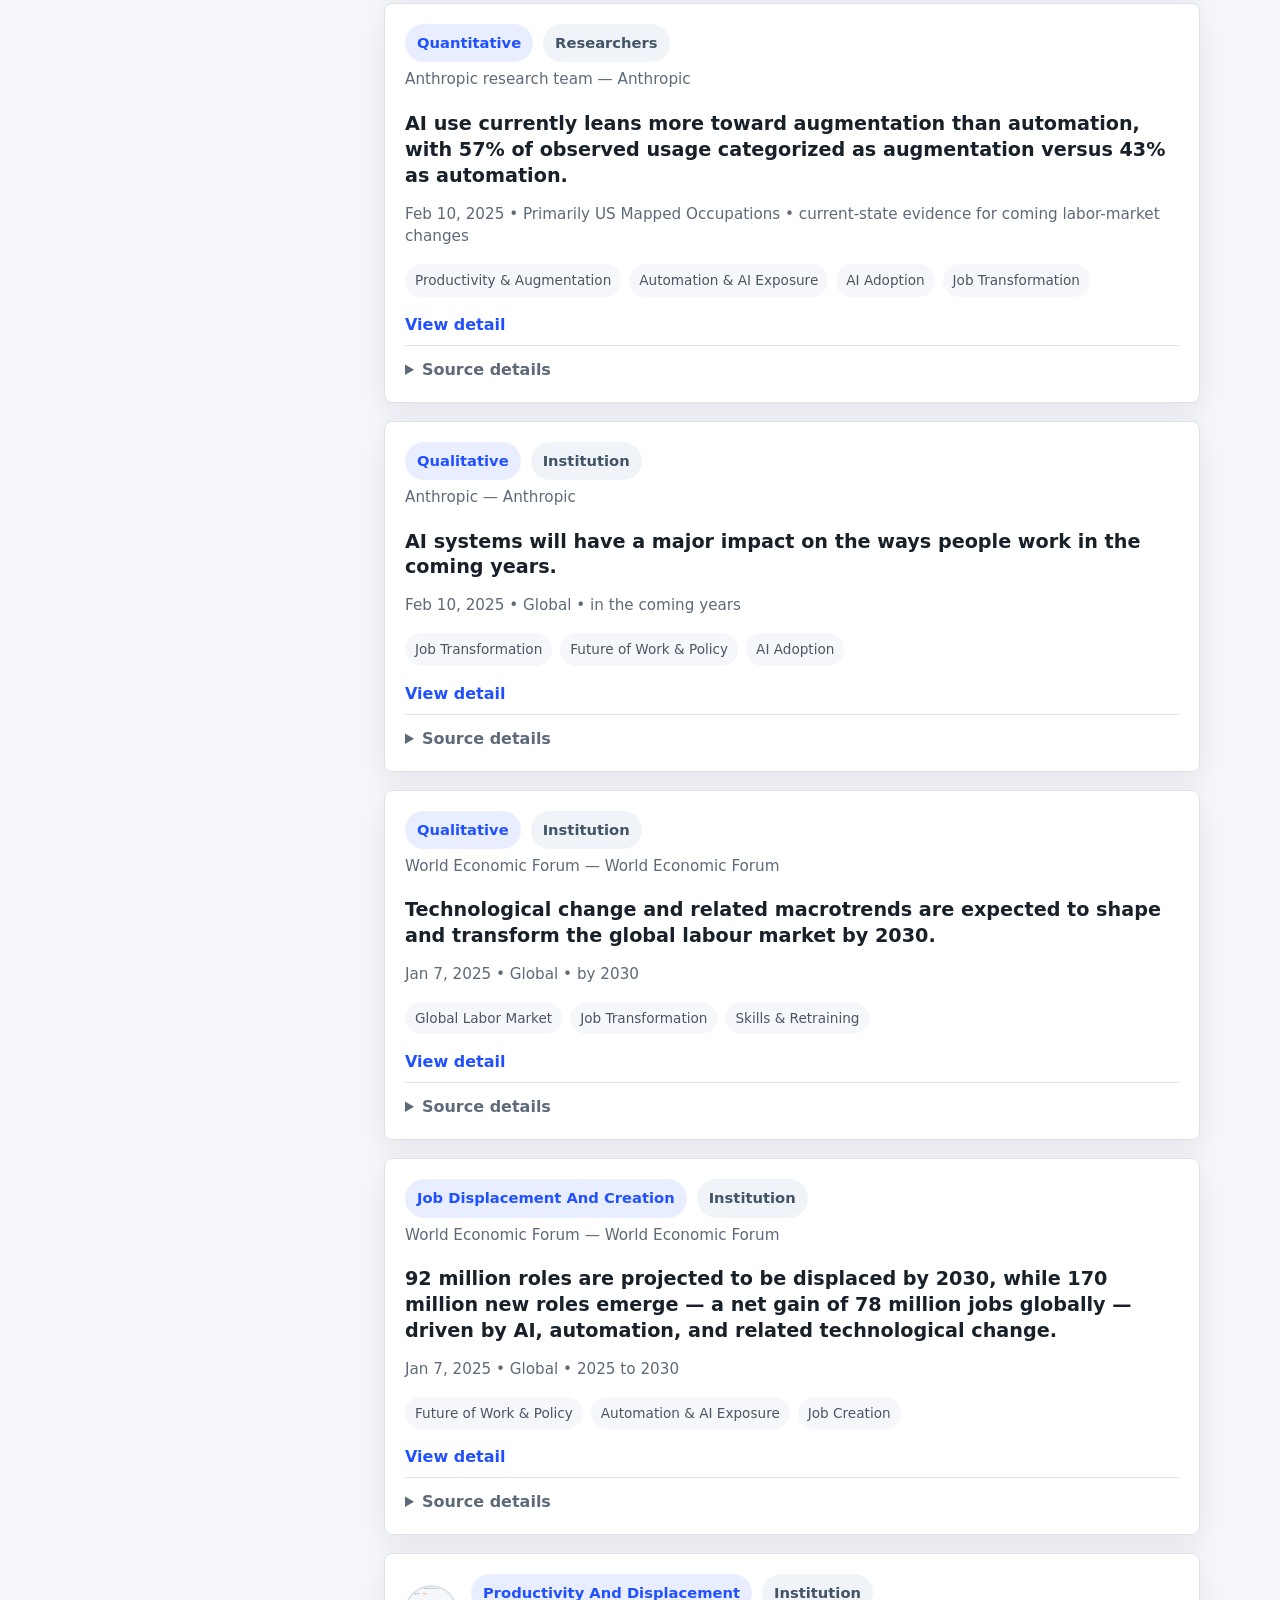
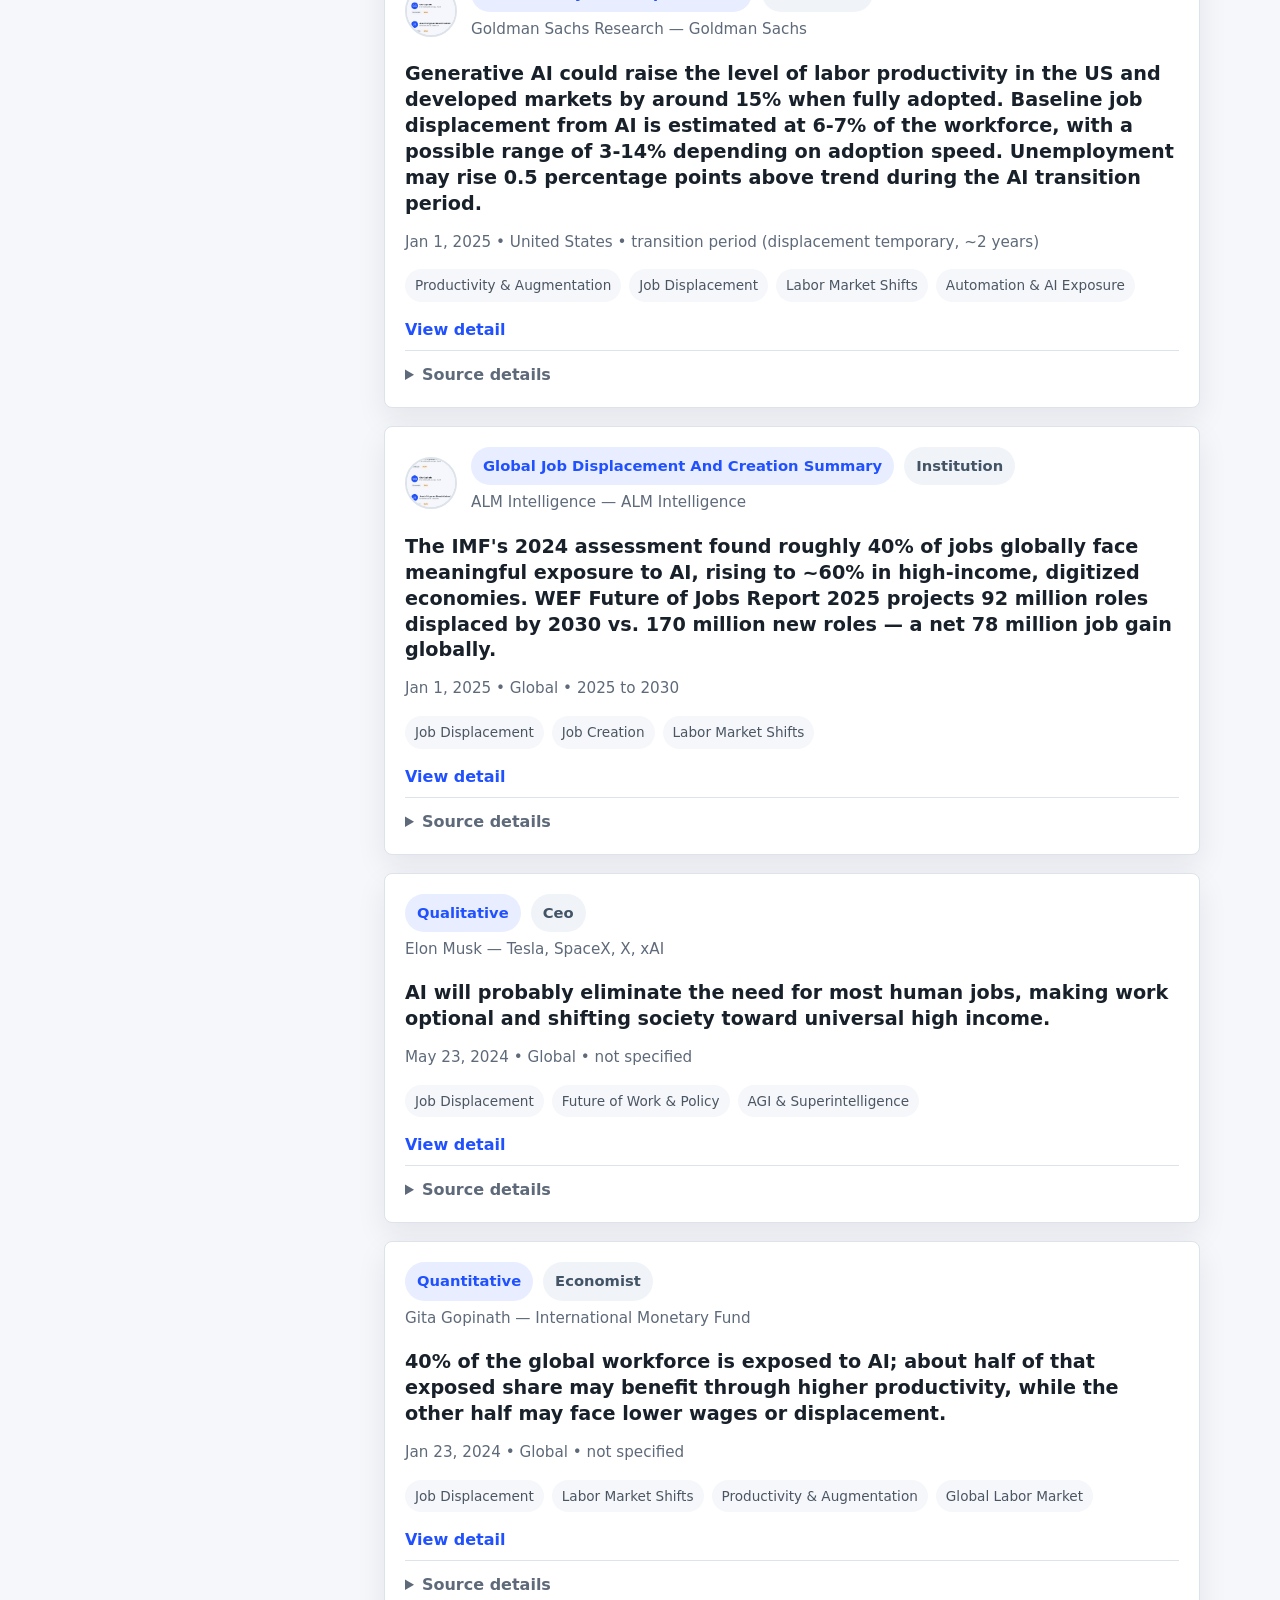
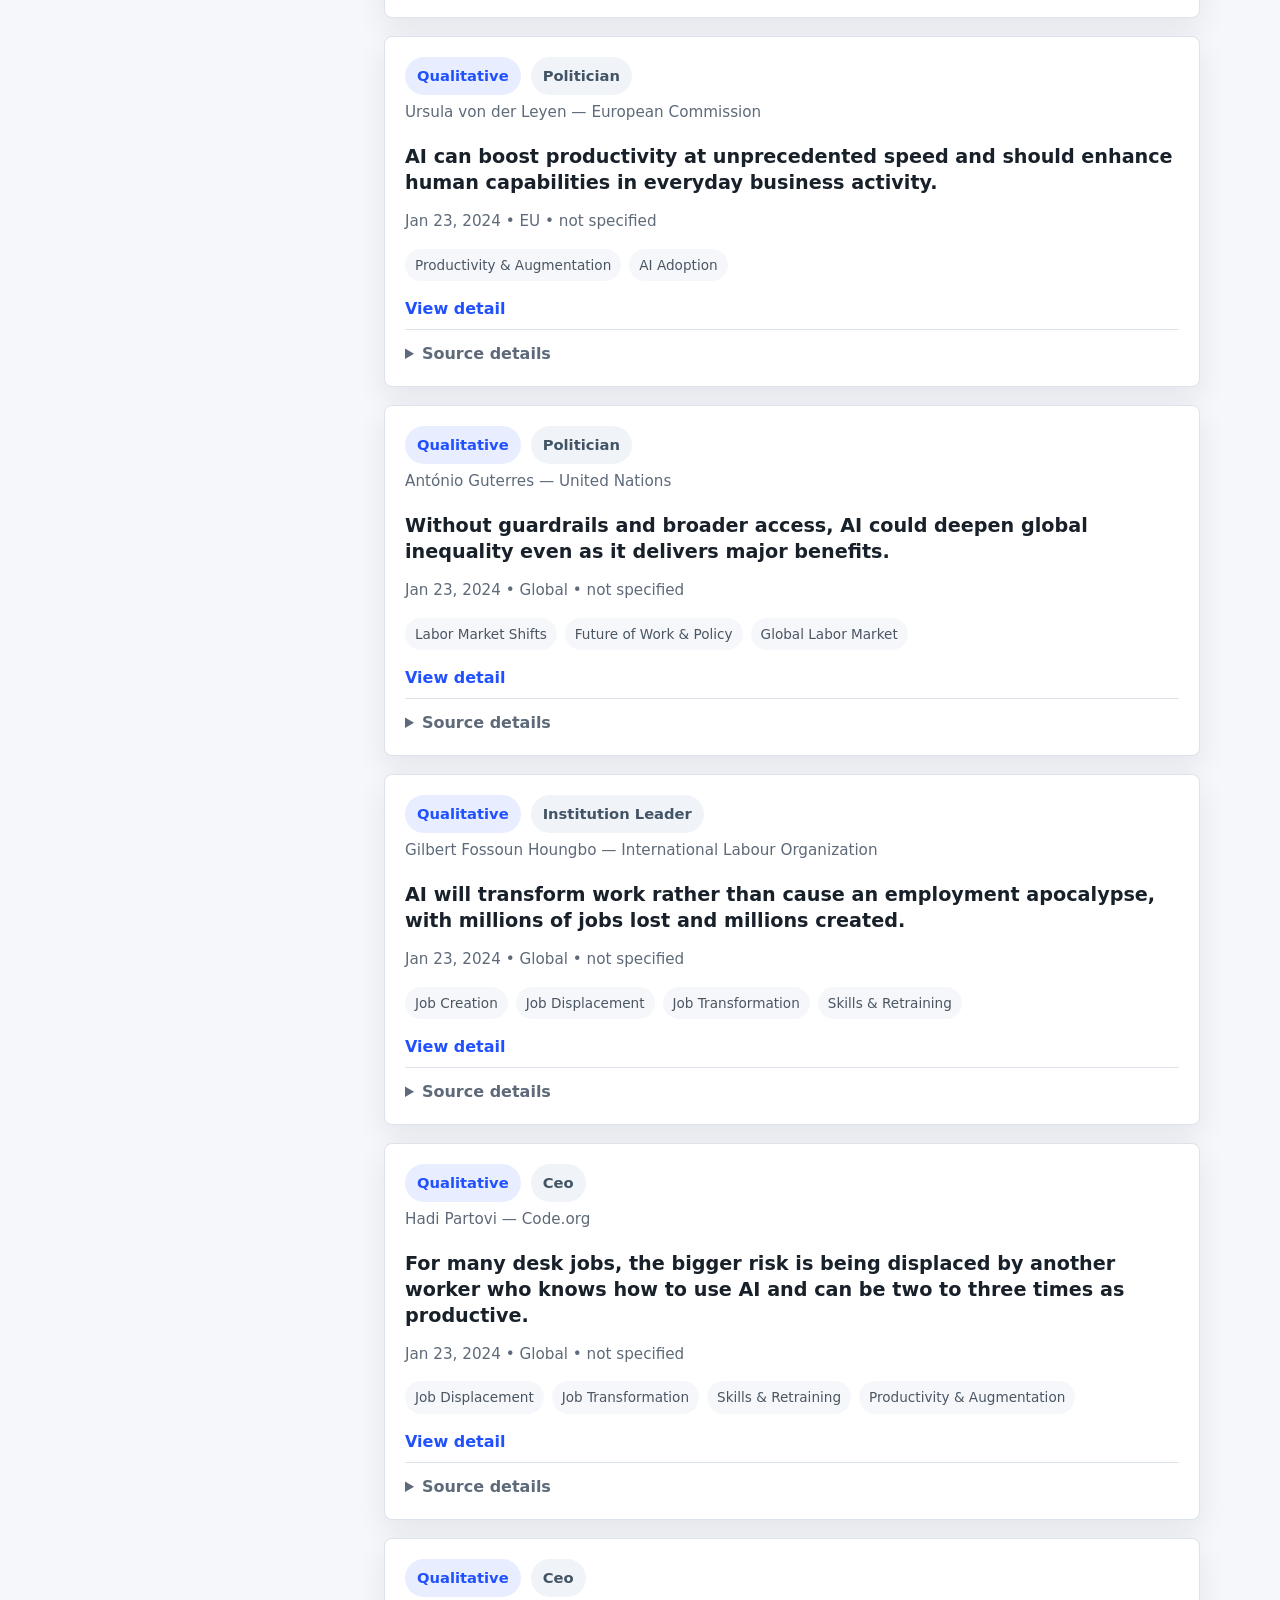
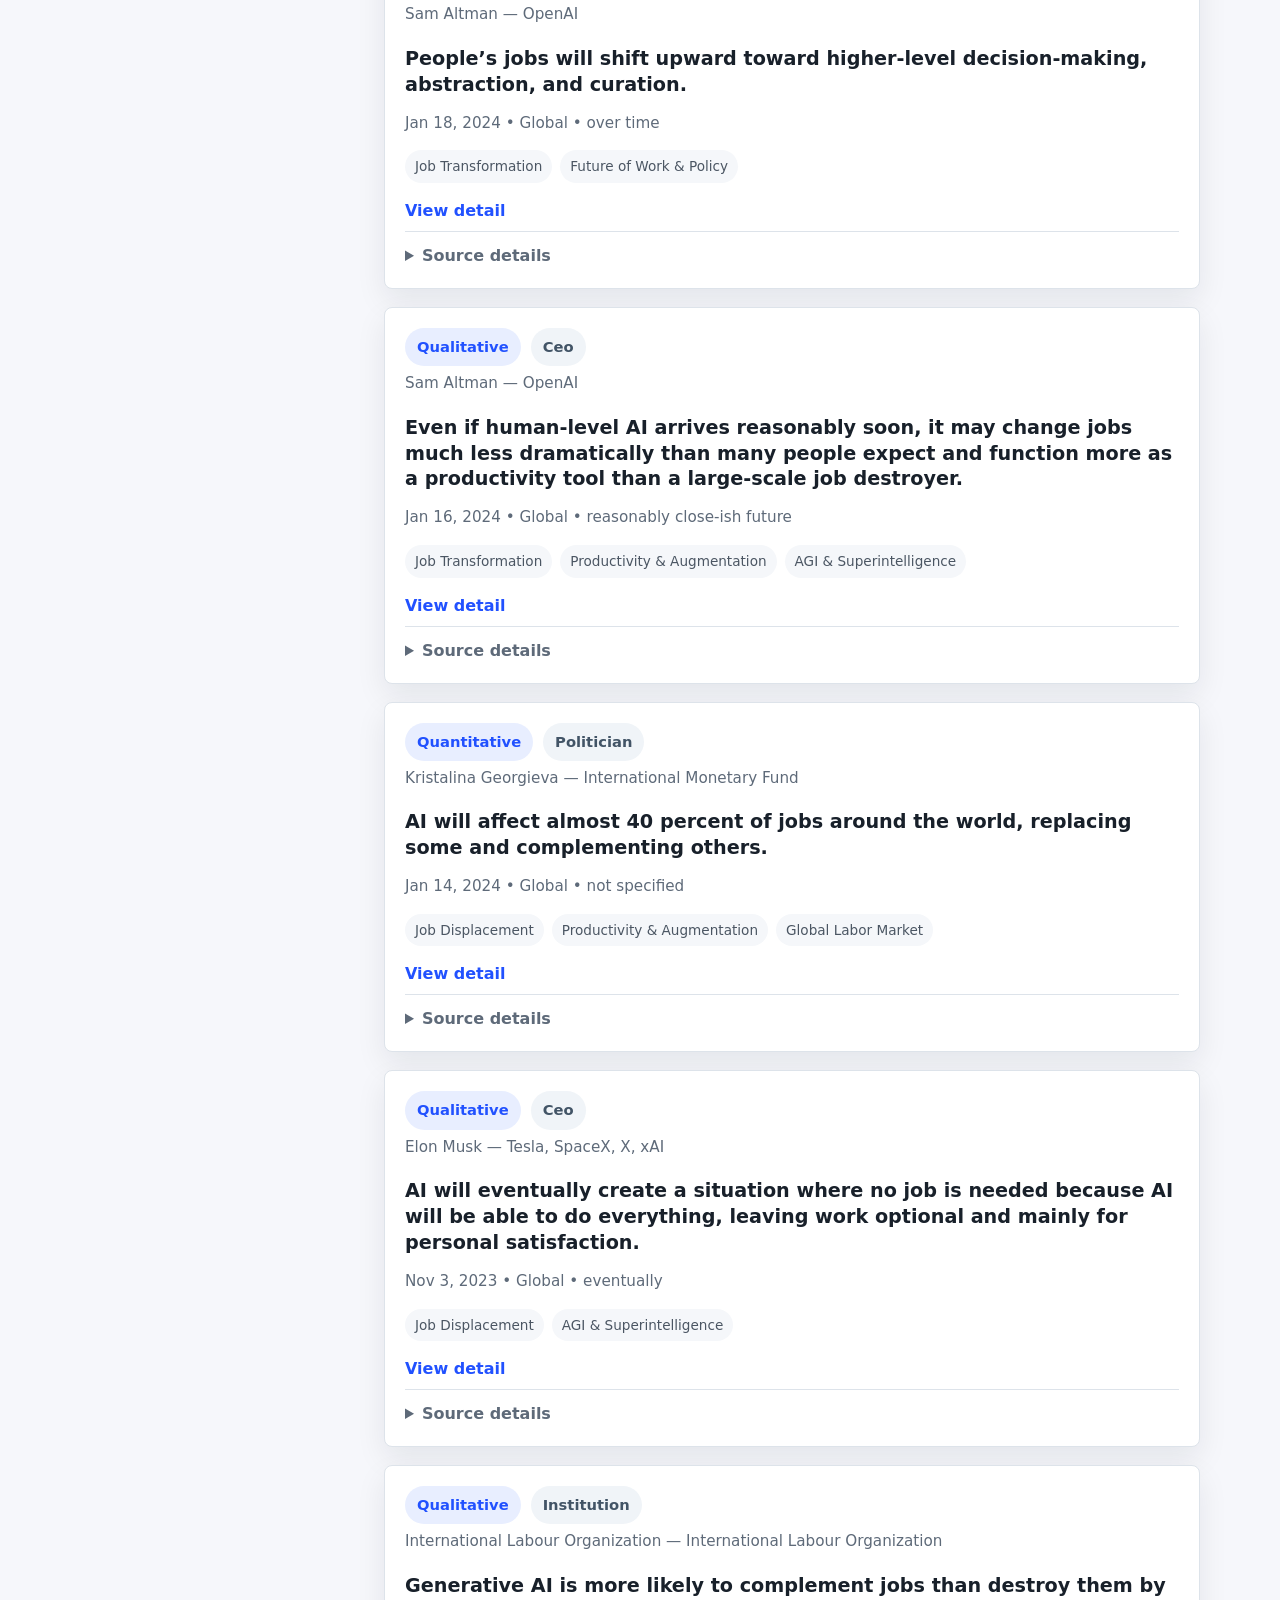
==== commit 8af12bca: "Distinguish observed events from predictions: add data_category, EVENT badge, filter, updated stat p" ====
--- a/index.html
+++ b/index.html
@@ -83,6 +83,14 @@
           </select>
         </label>
 
+
+        <label class="field">
+          <span>Data category</span>
+          <select id="dataCategoryFilter">
+            <option value="">All</option>
+          </select>
+        </label>
+
         <label class="field">
           <span>Year made</span>
           <select id="yearFilter">
@@ -103,7 +111,7 @@
       <section class="content-panel">
         <div class="results-header">
           <div>
-            <h2>Predictions</h2>
+            <h2>Entries</h2>
             <p id="resultsCount" class="results-copy">Loading predictions…</p>
           </div>
         </div>
--- a/styles.css
+++ b/styles.css
@@ -300,14 +300,25 @@
   min-width: 0;
 }
 
+.speaker-photo,
 .speaker-initials {
   width: 56px;
   height: 56px;
   border-radius: 50%;
+  flex-shrink: 0;
+}
+
+.speaker-photo {
+  display: block;
+  object-fit: cover;
+  background: var(--accent-soft);
+  border: 2px solid var(--border);
+}
+
+.speaker-initials {
   display: inline-flex;
   align-items: center;
   justify-content: center;
-  flex-shrink: 0;
   background: var(--accent-soft);
   color: var(--accent);
   font-weight: 800;
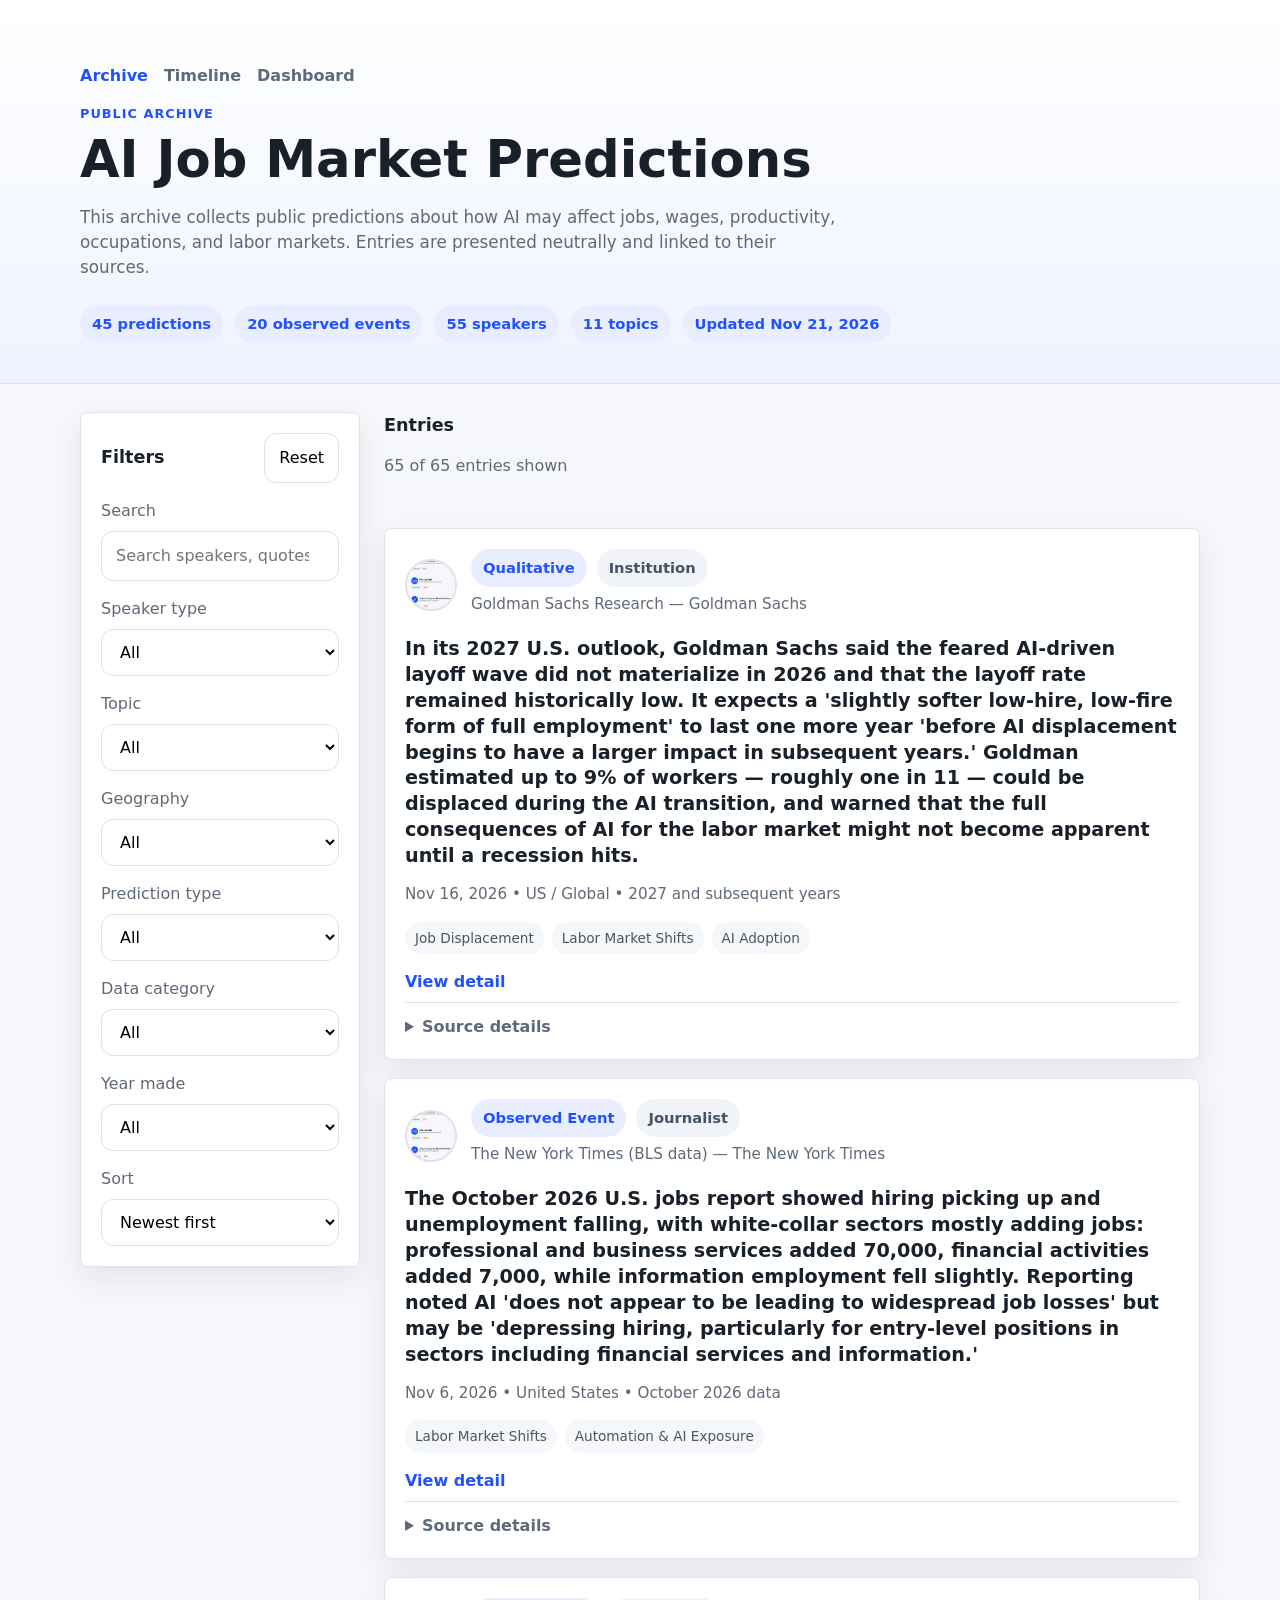
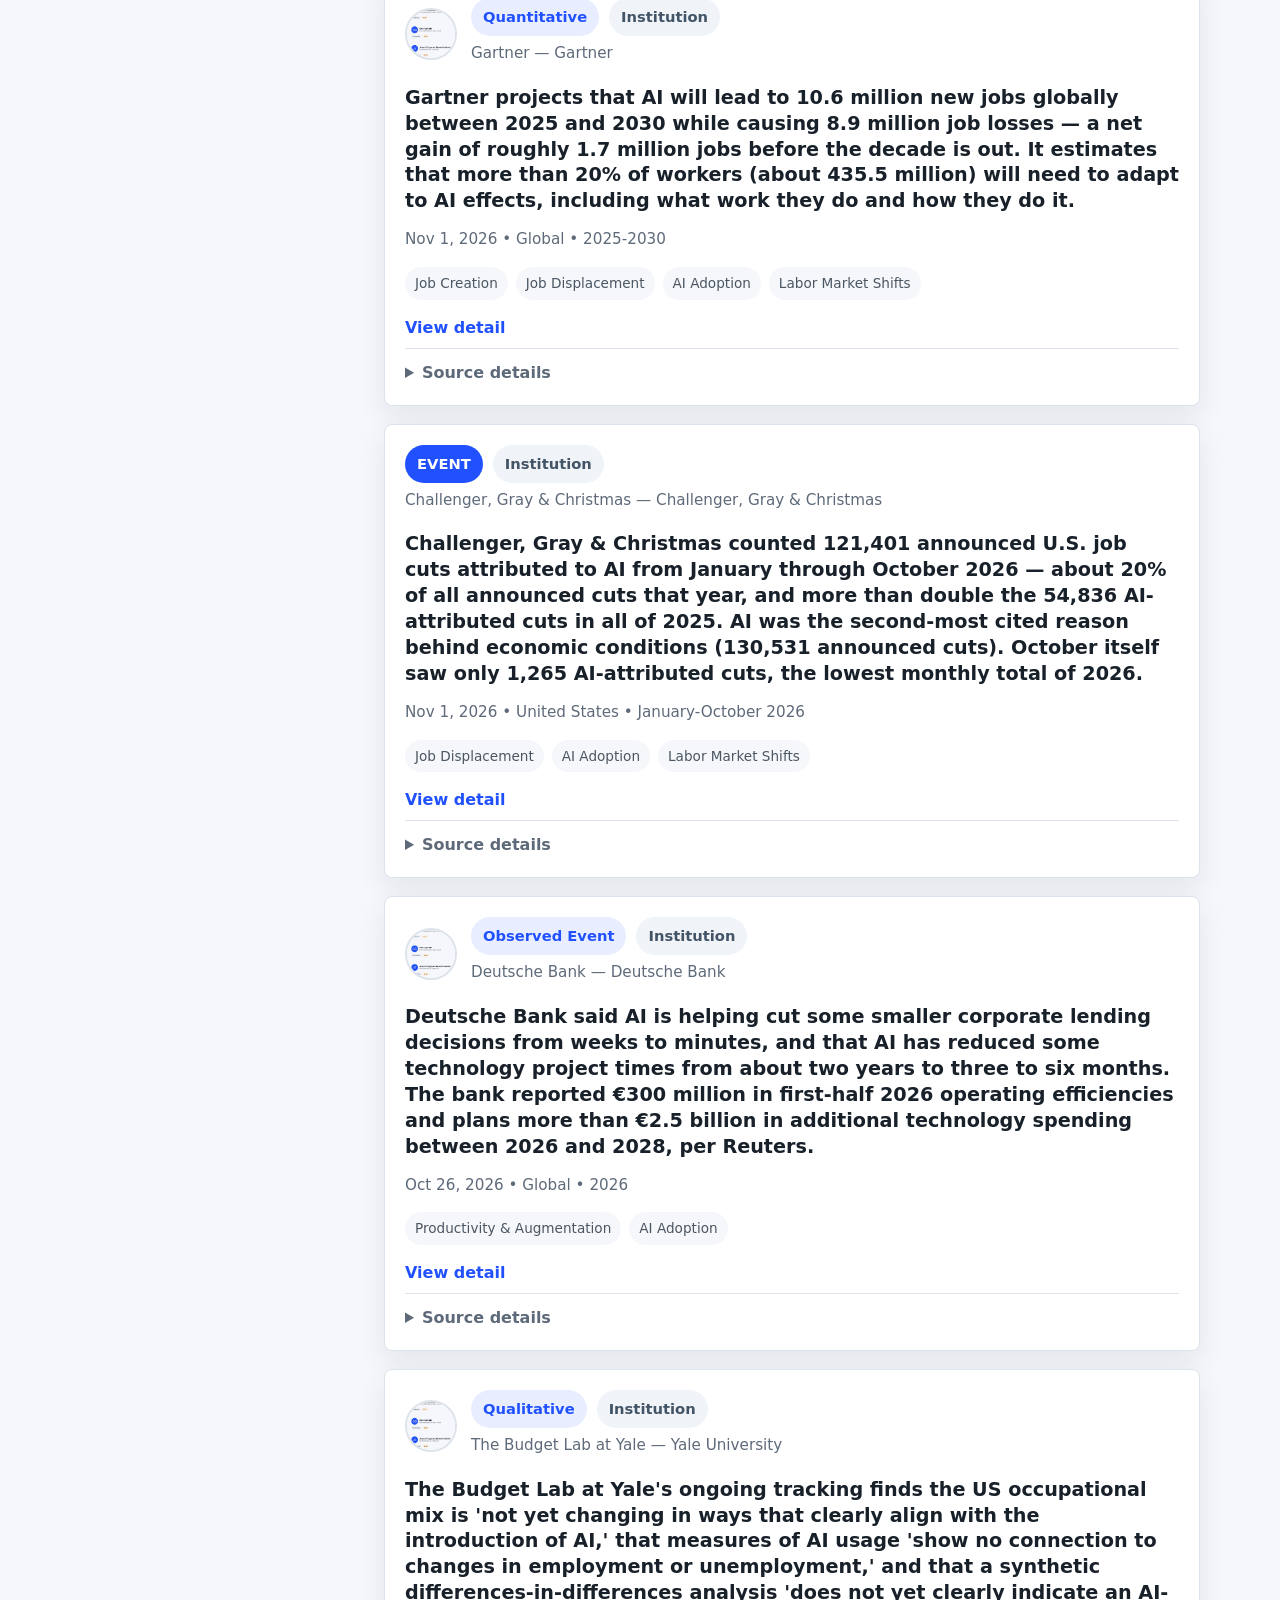
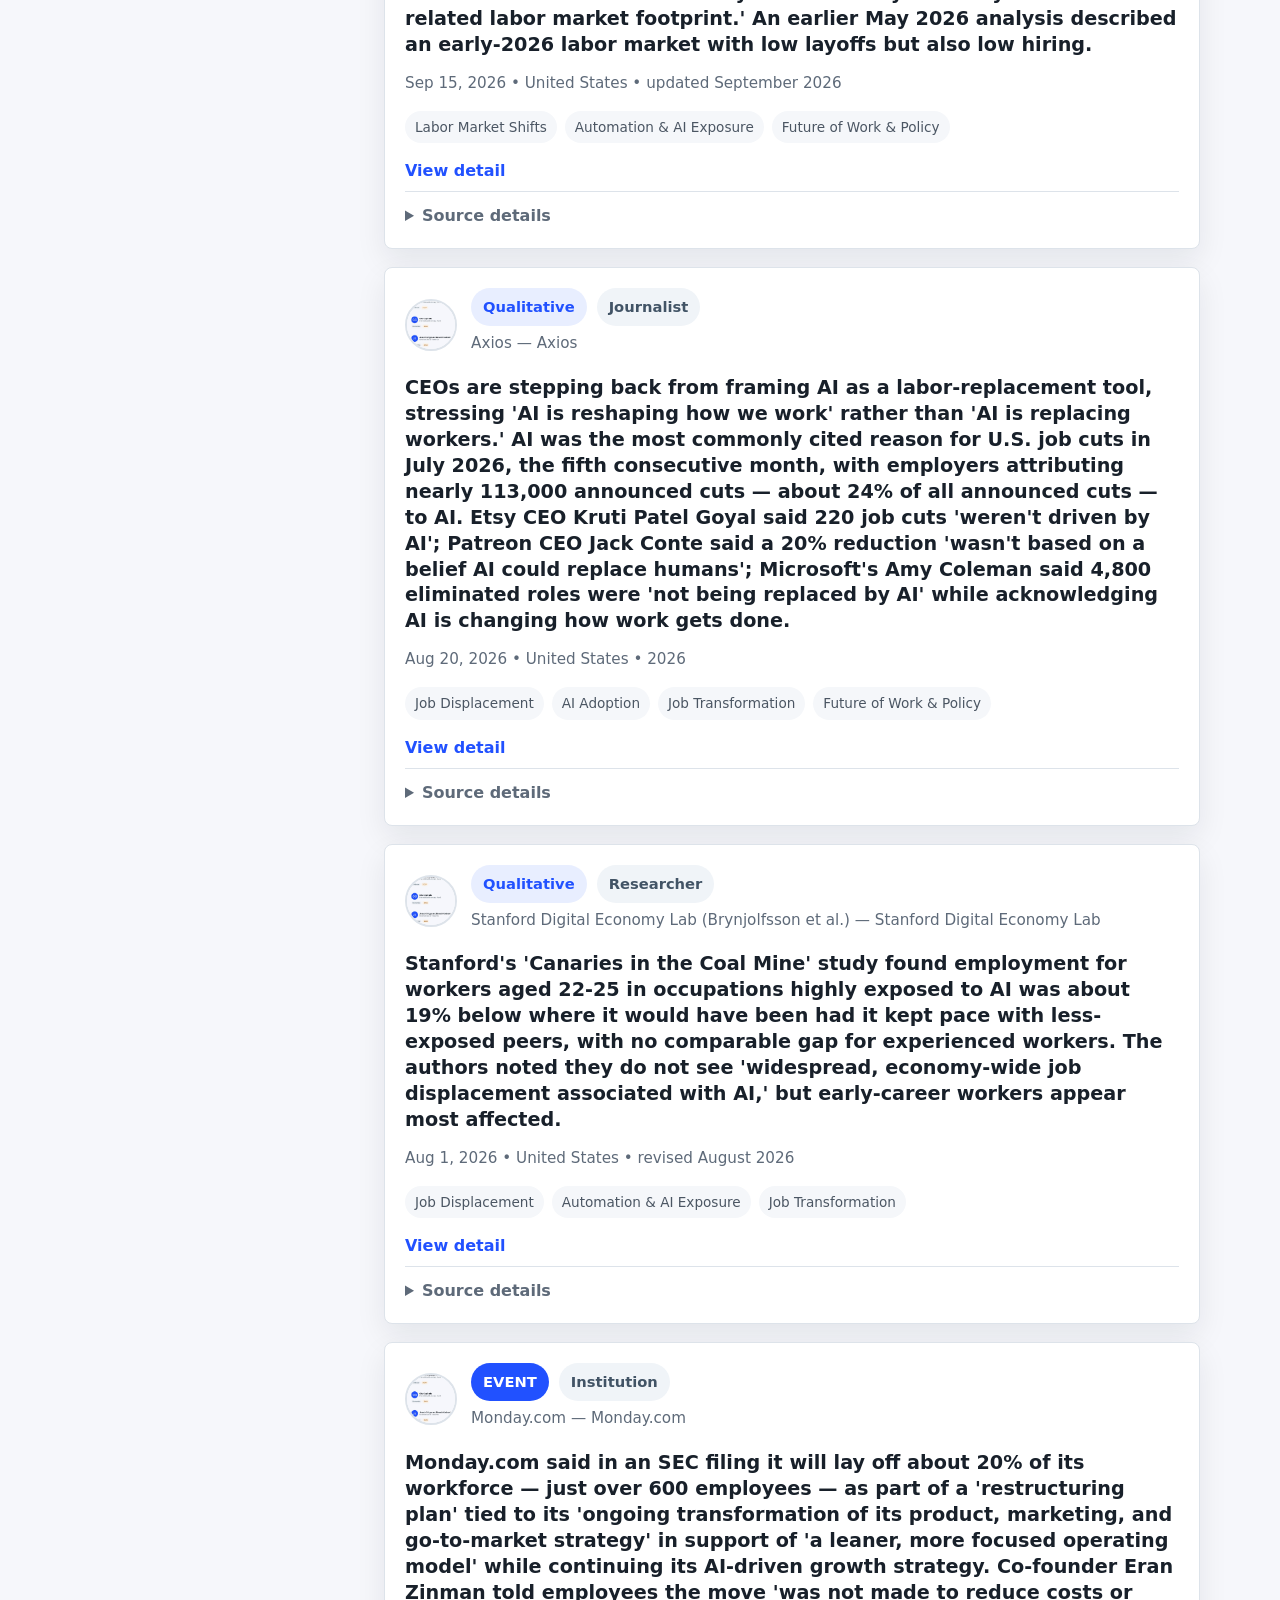
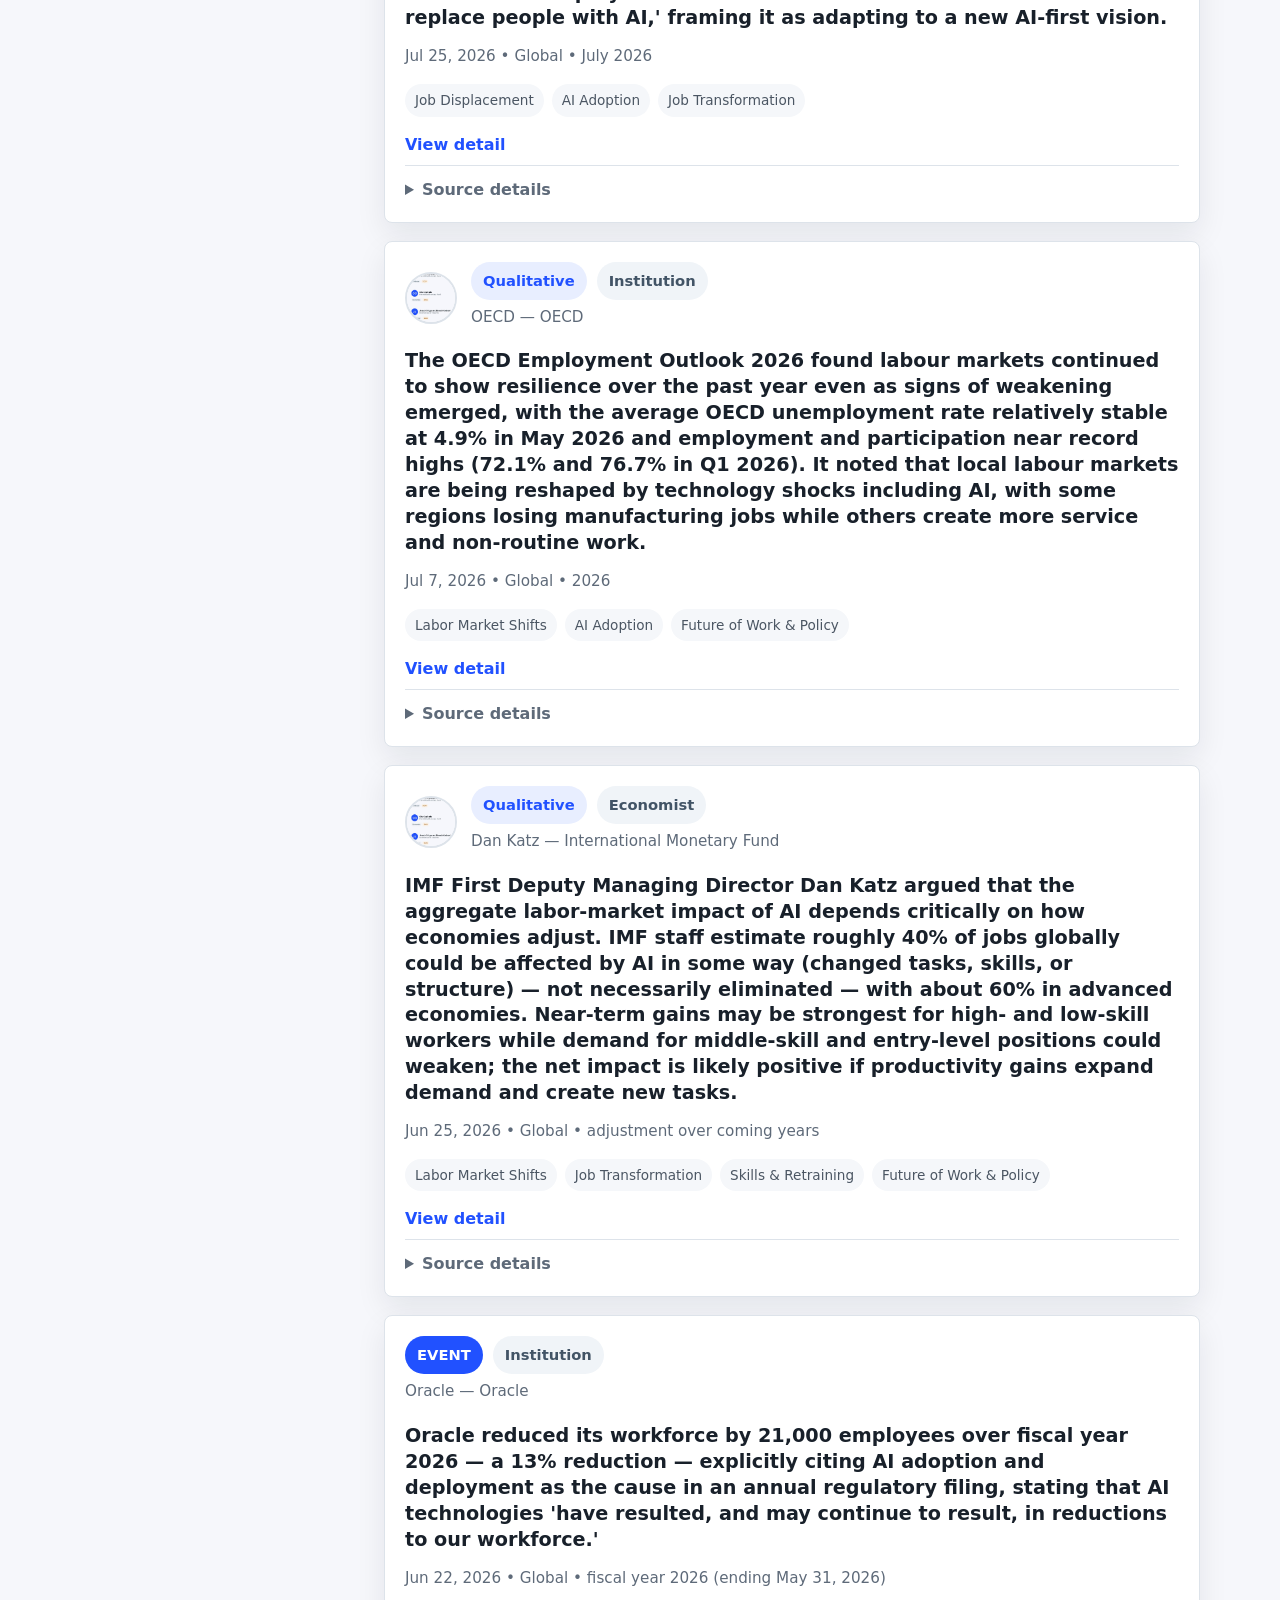
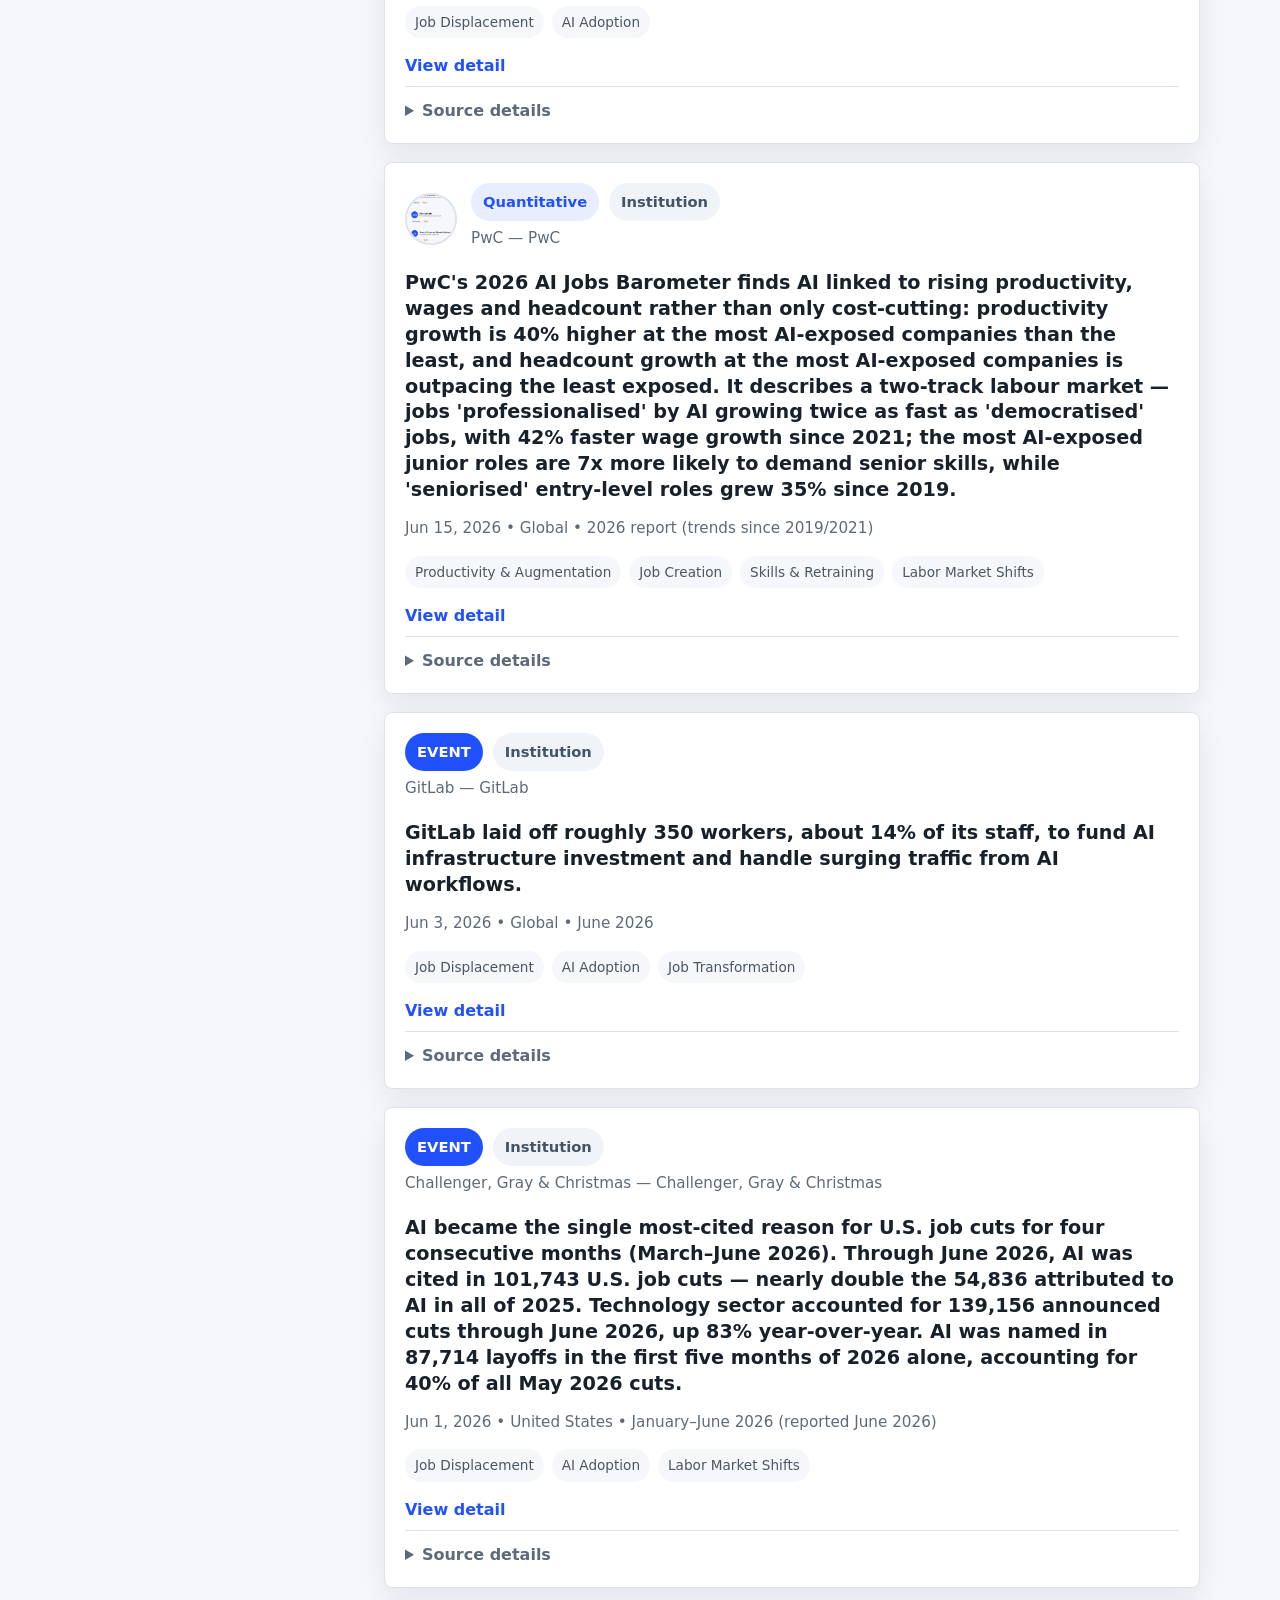
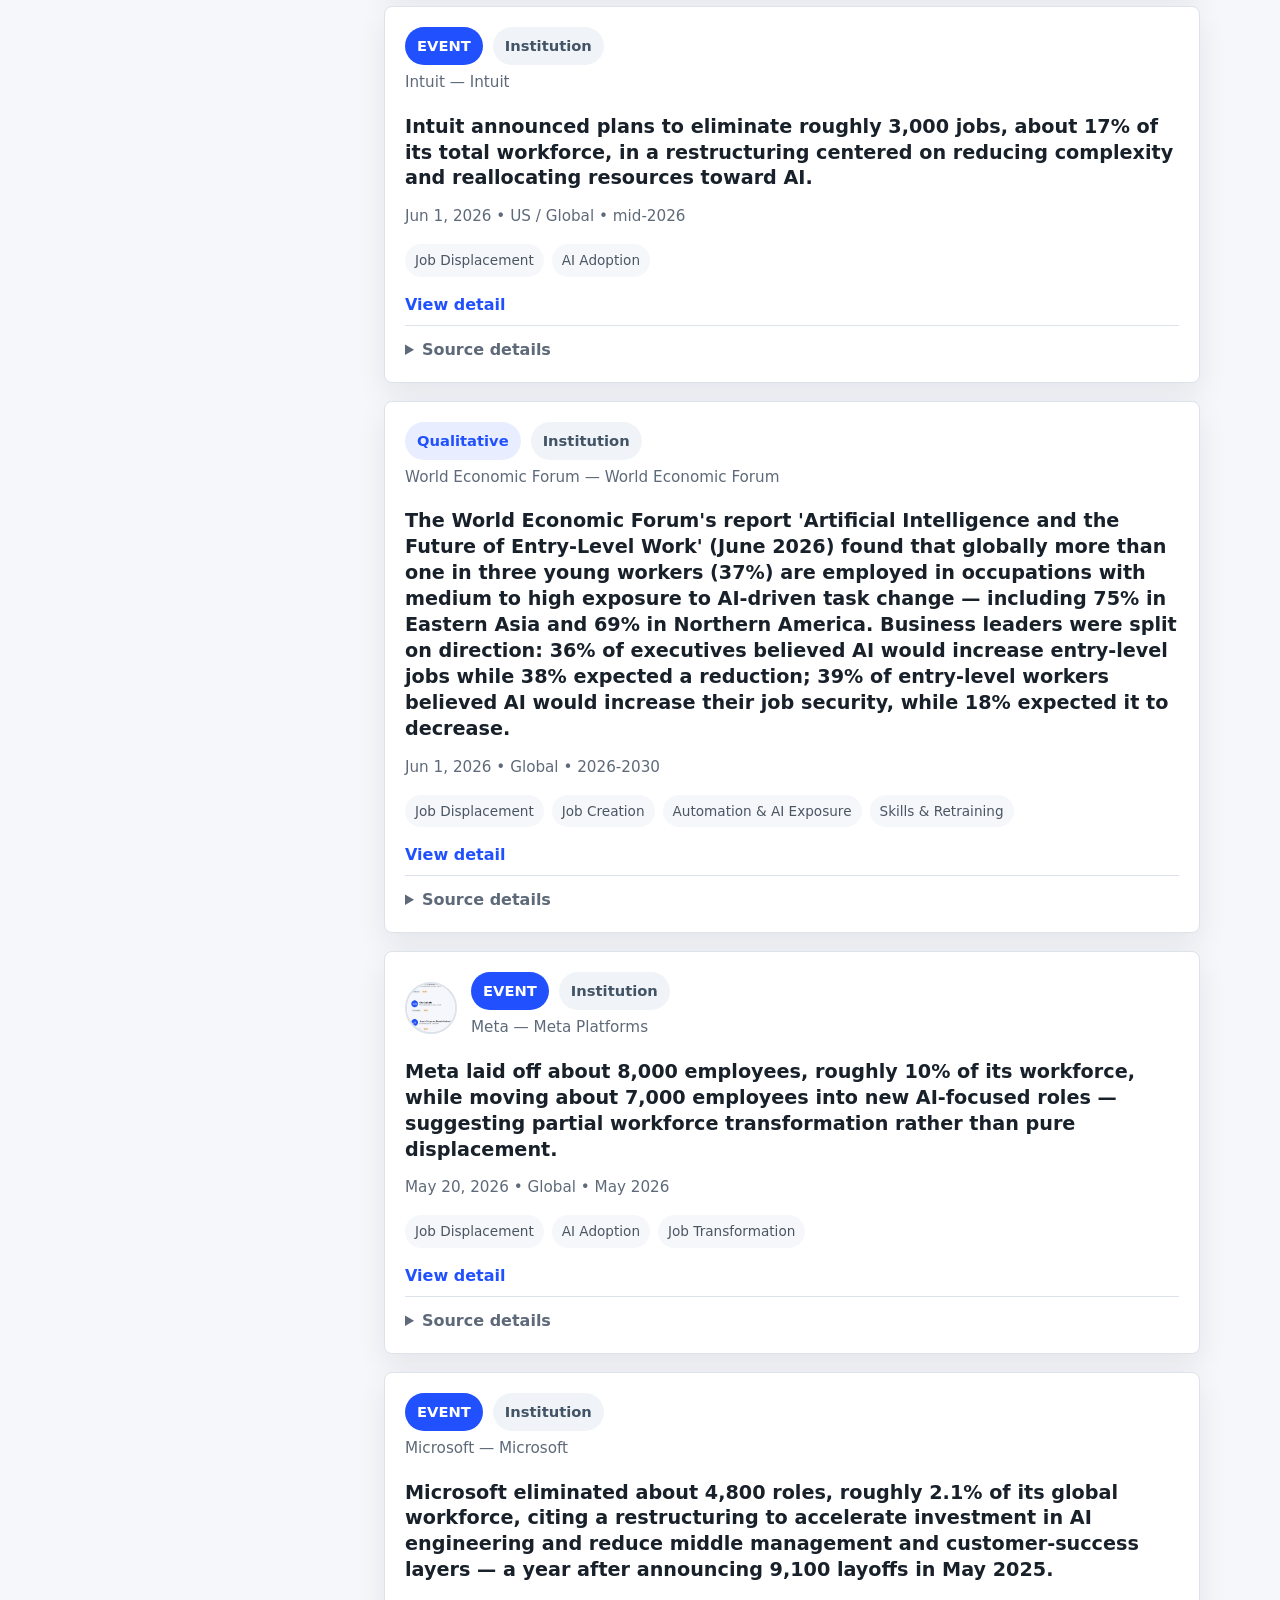
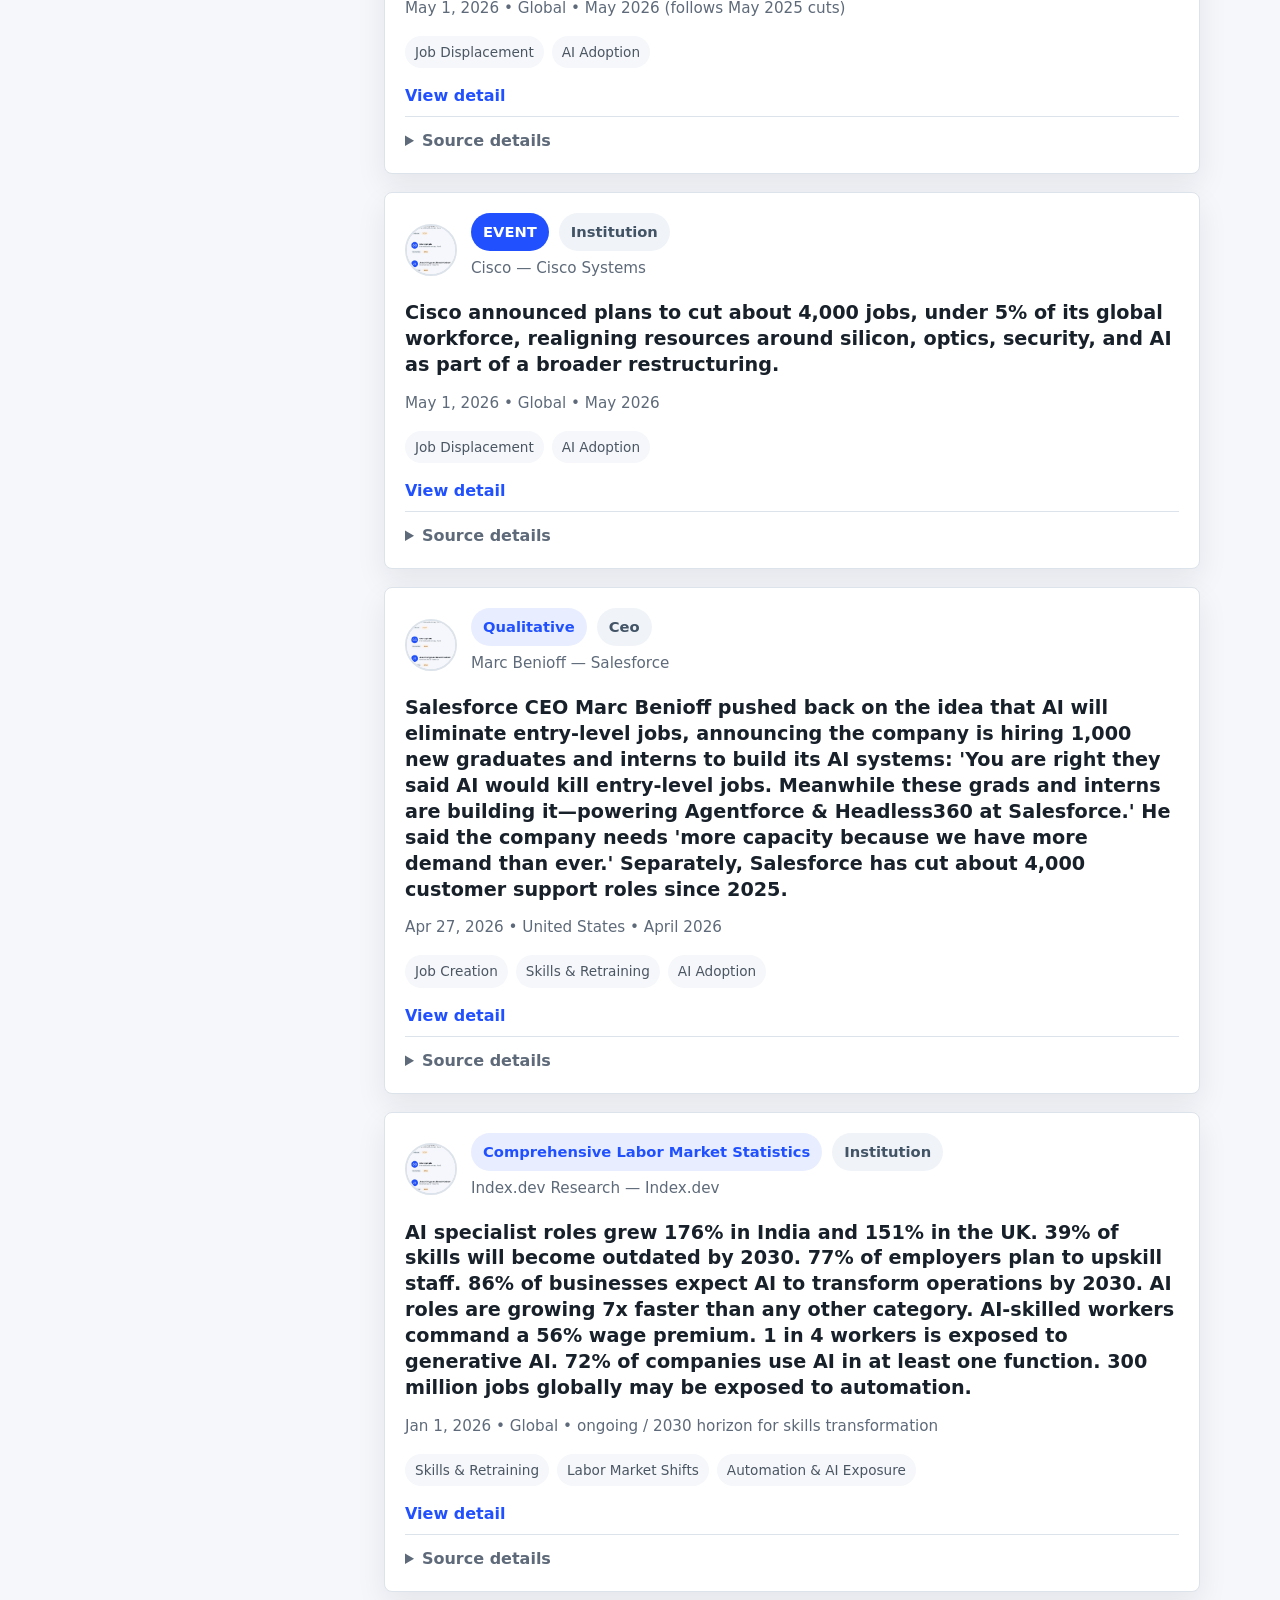
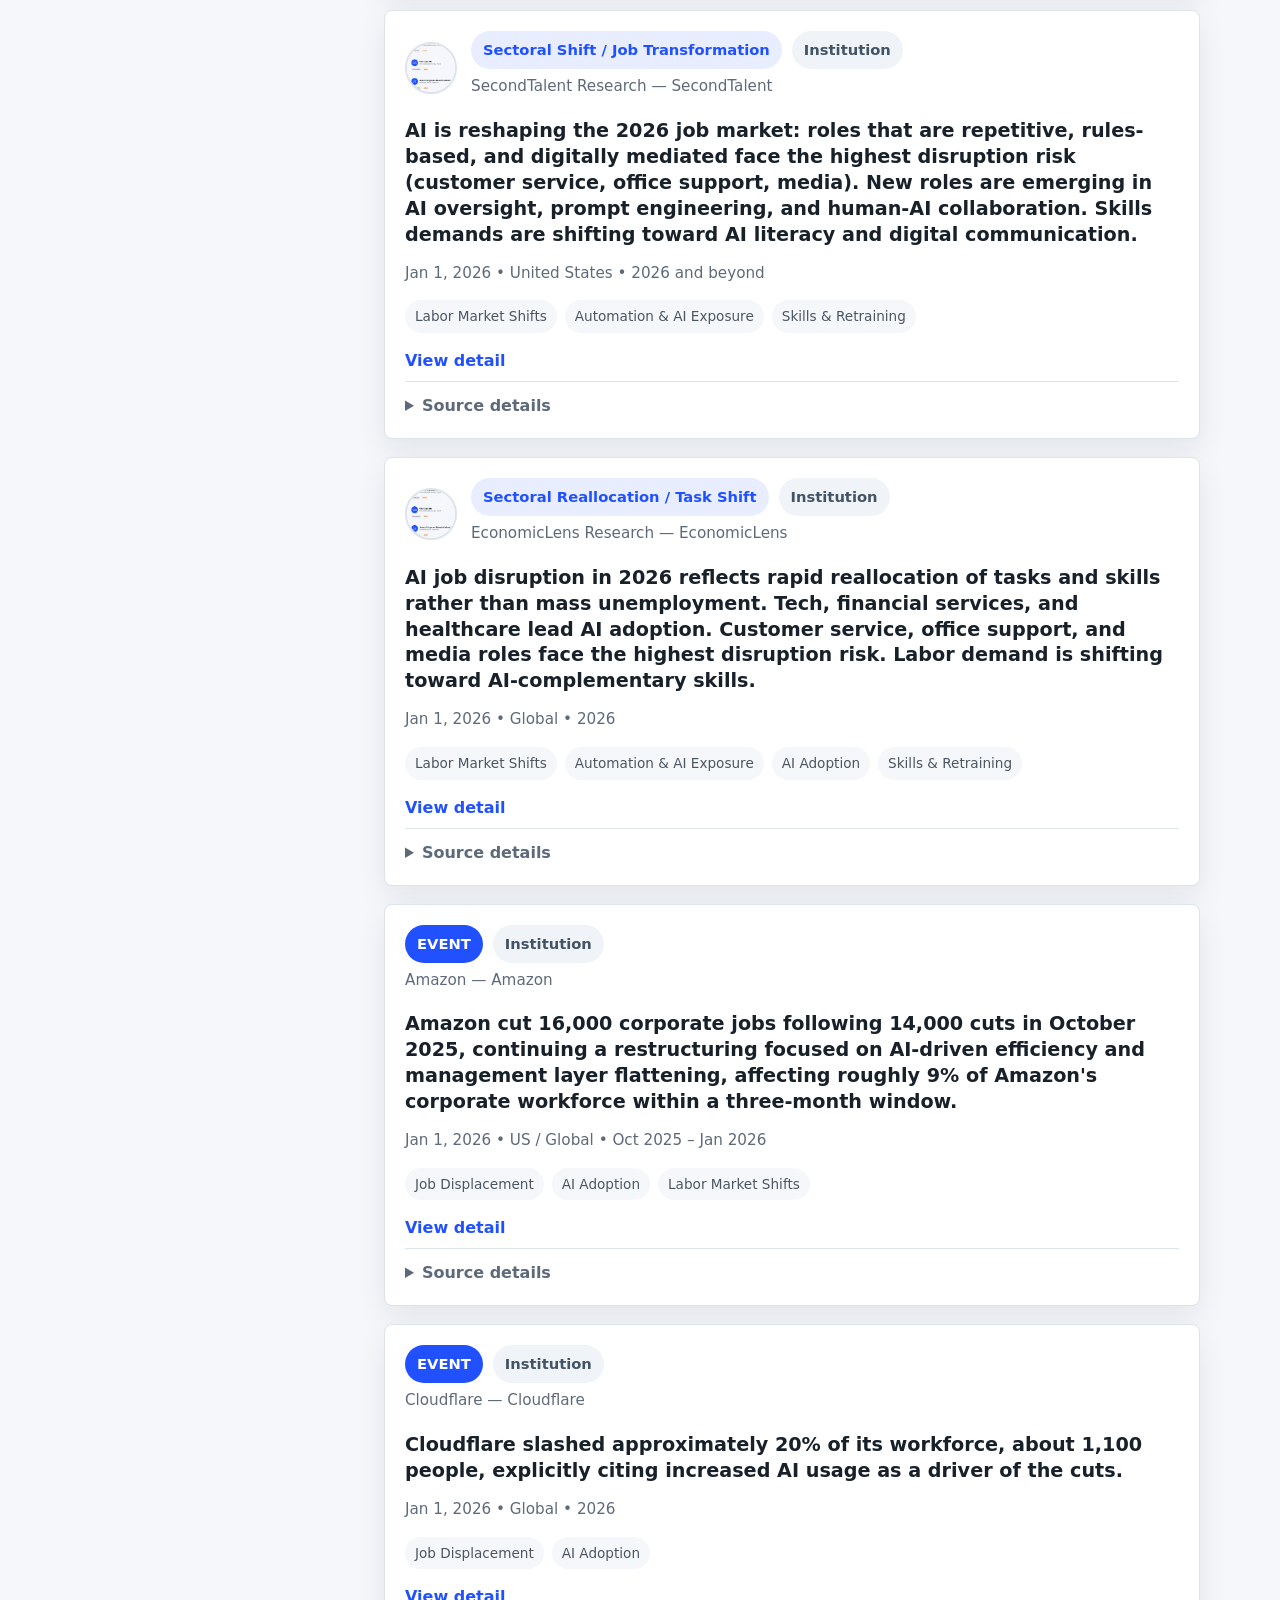
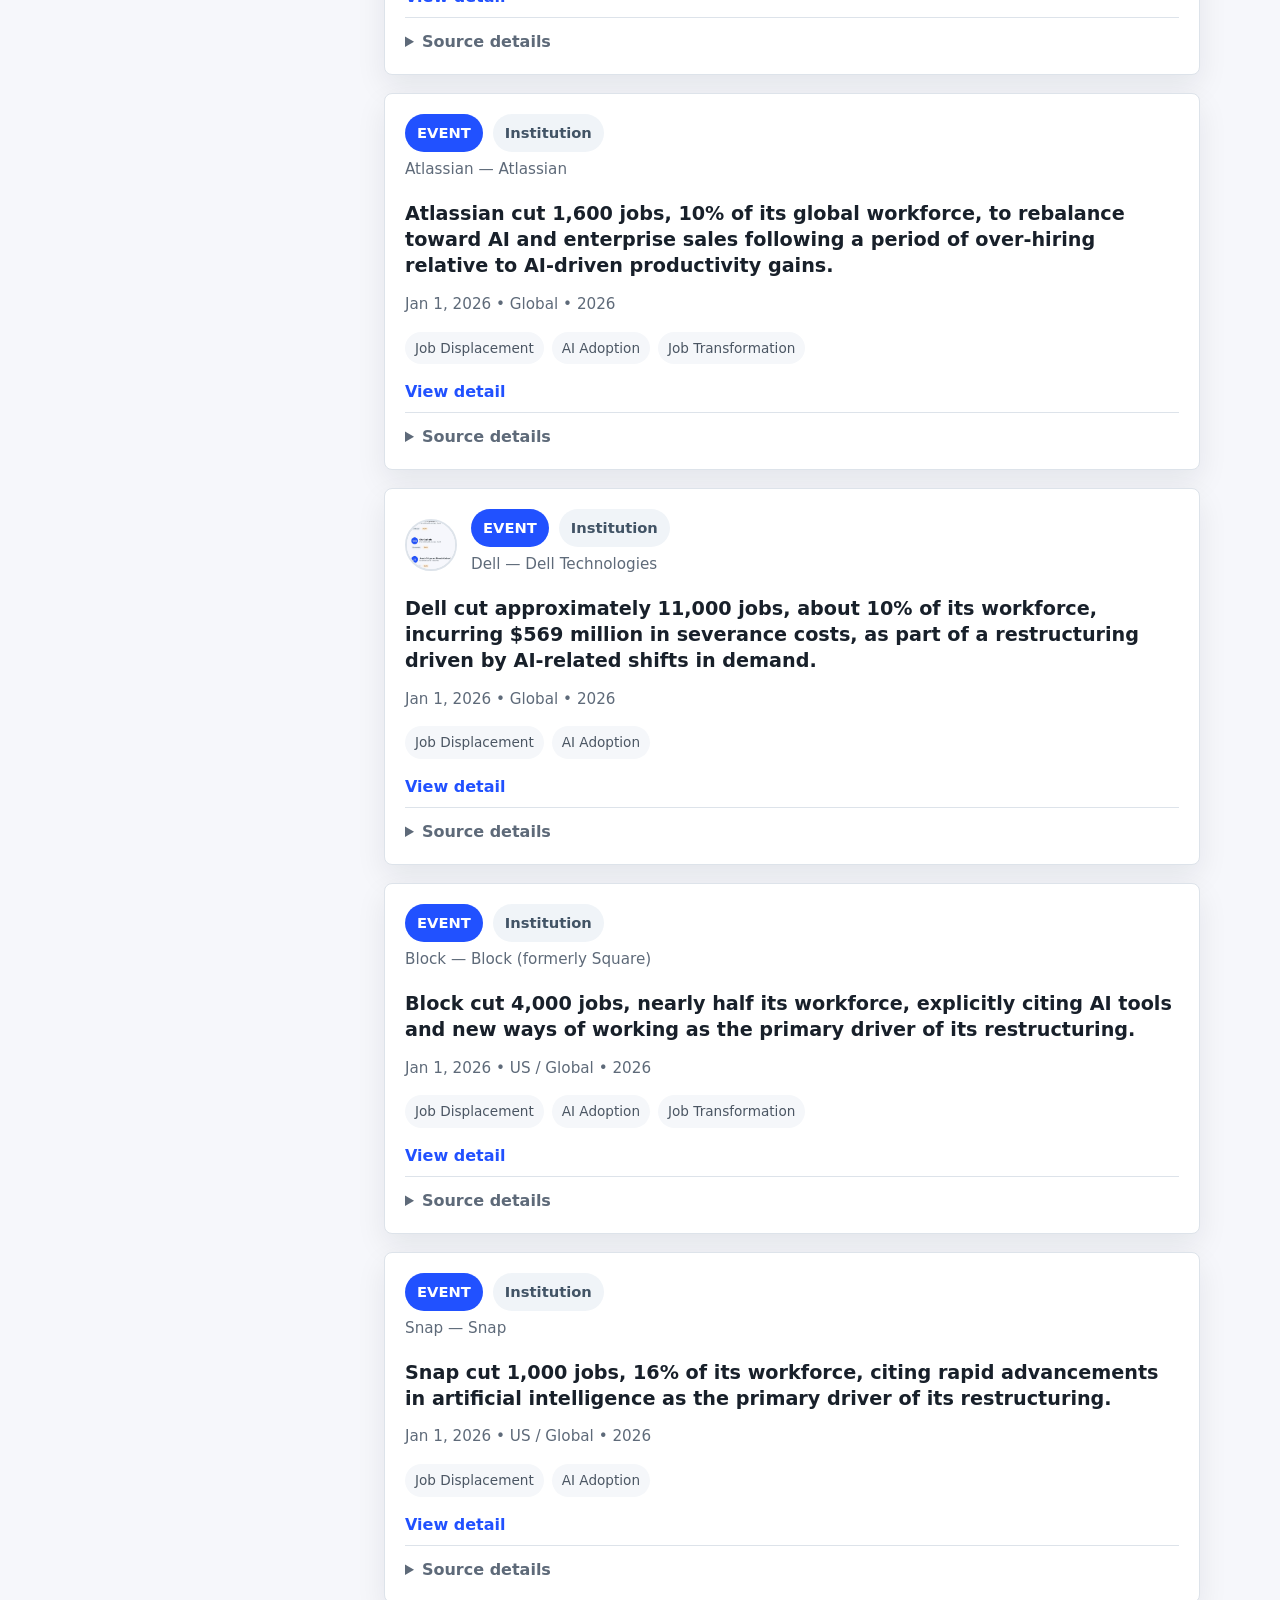
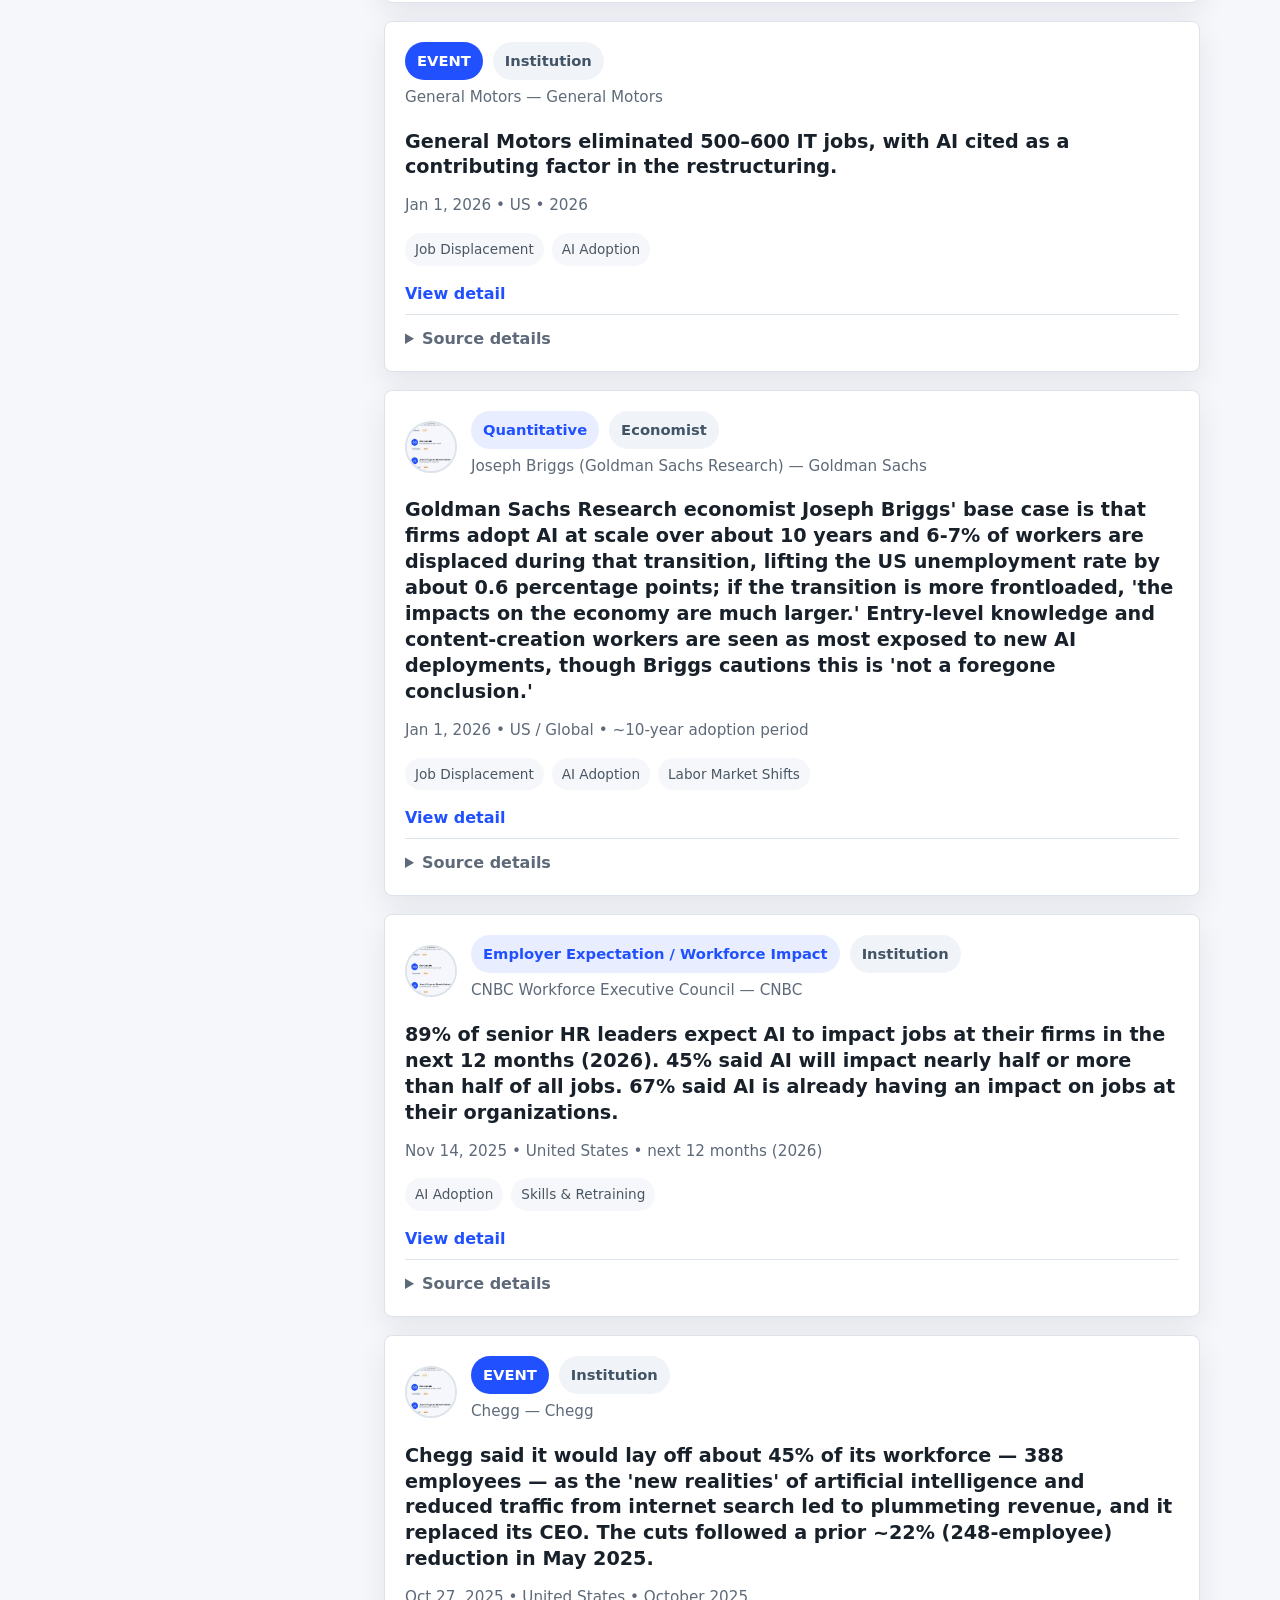
==== commit 3d25c03c: "Add 7 corroborated entries (PwC Barometer, Yale Budget Lab, Goldman/Briggs 6-7%, Benioff, Chegg, Oct" ====
--- a/index.html
+++ b/index.html
@@ -151,5 +151,7 @@
     </template>
 
     <script src="app.js" defer></script>
+    <footer class="page-footer"><span class="last-updated" data-last-updated hidden></span></footer>
+    <script src="last-updated.js" defer></script>
   </body>
 </html>
--- a/styles.css
+++ b/styles.css
@@ -364,6 +364,11 @@
 .stat-violet {
   background: #f1edff;
   color: #5a43b5;
+}
+
+.stat-orange {
+  background: #fef3e8;
+  color: #e67e22;
 }
 
 .prediction-card {
@@ -826,3 +831,24 @@
     font-size: 0.85rem;
   }
 }
+
+/* Last updated tag */
+.page-footer {
+  text-align: center;
+  padding: 28px 16px 44px;
+}
+
+.last-updated {
+  display: inline-block;
+  padding: 6px 14px;
+  font-size: 0.8rem;
+  color: var(--muted);
+  border: 1px solid var(--border);
+  border-radius: 999px;
+  background: var(--panel);
+  box-shadow: var(--shadow);
+}
+
+.last-updated[hidden] {
+  display: none;
+}
